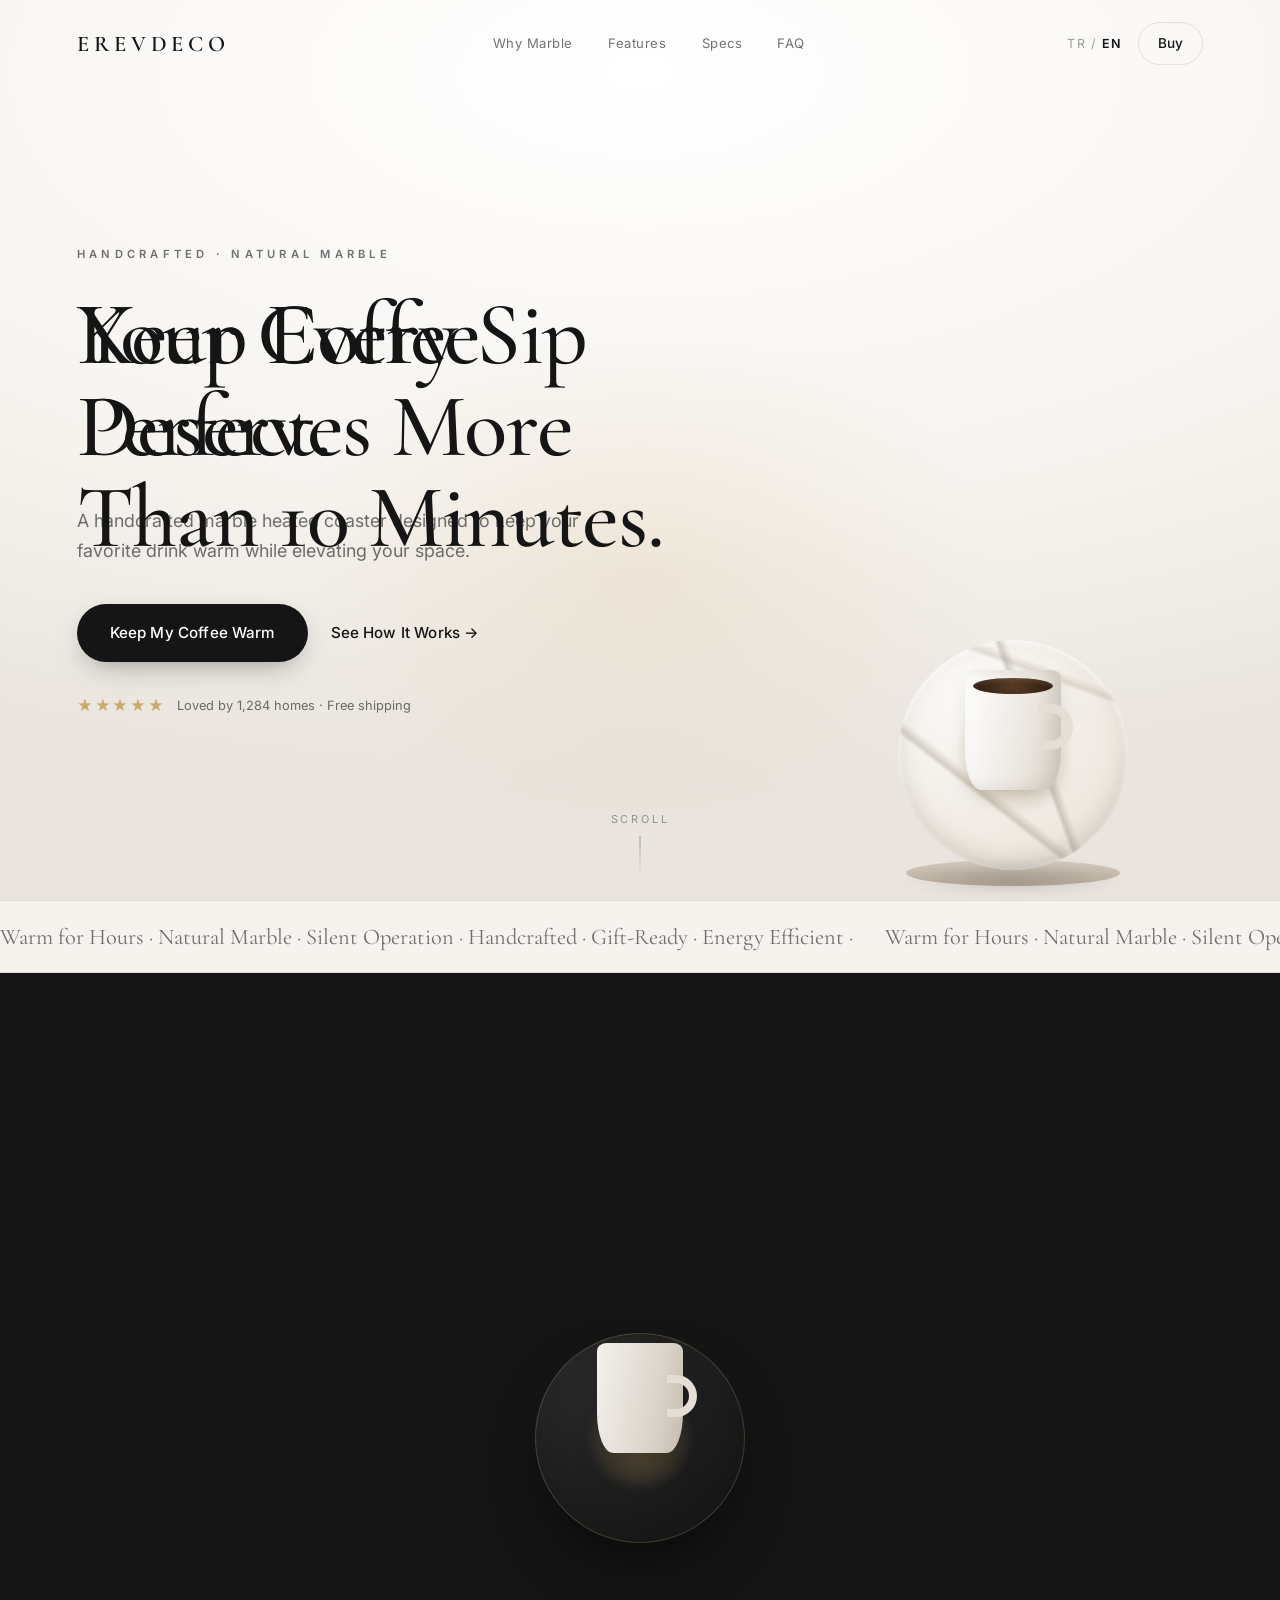
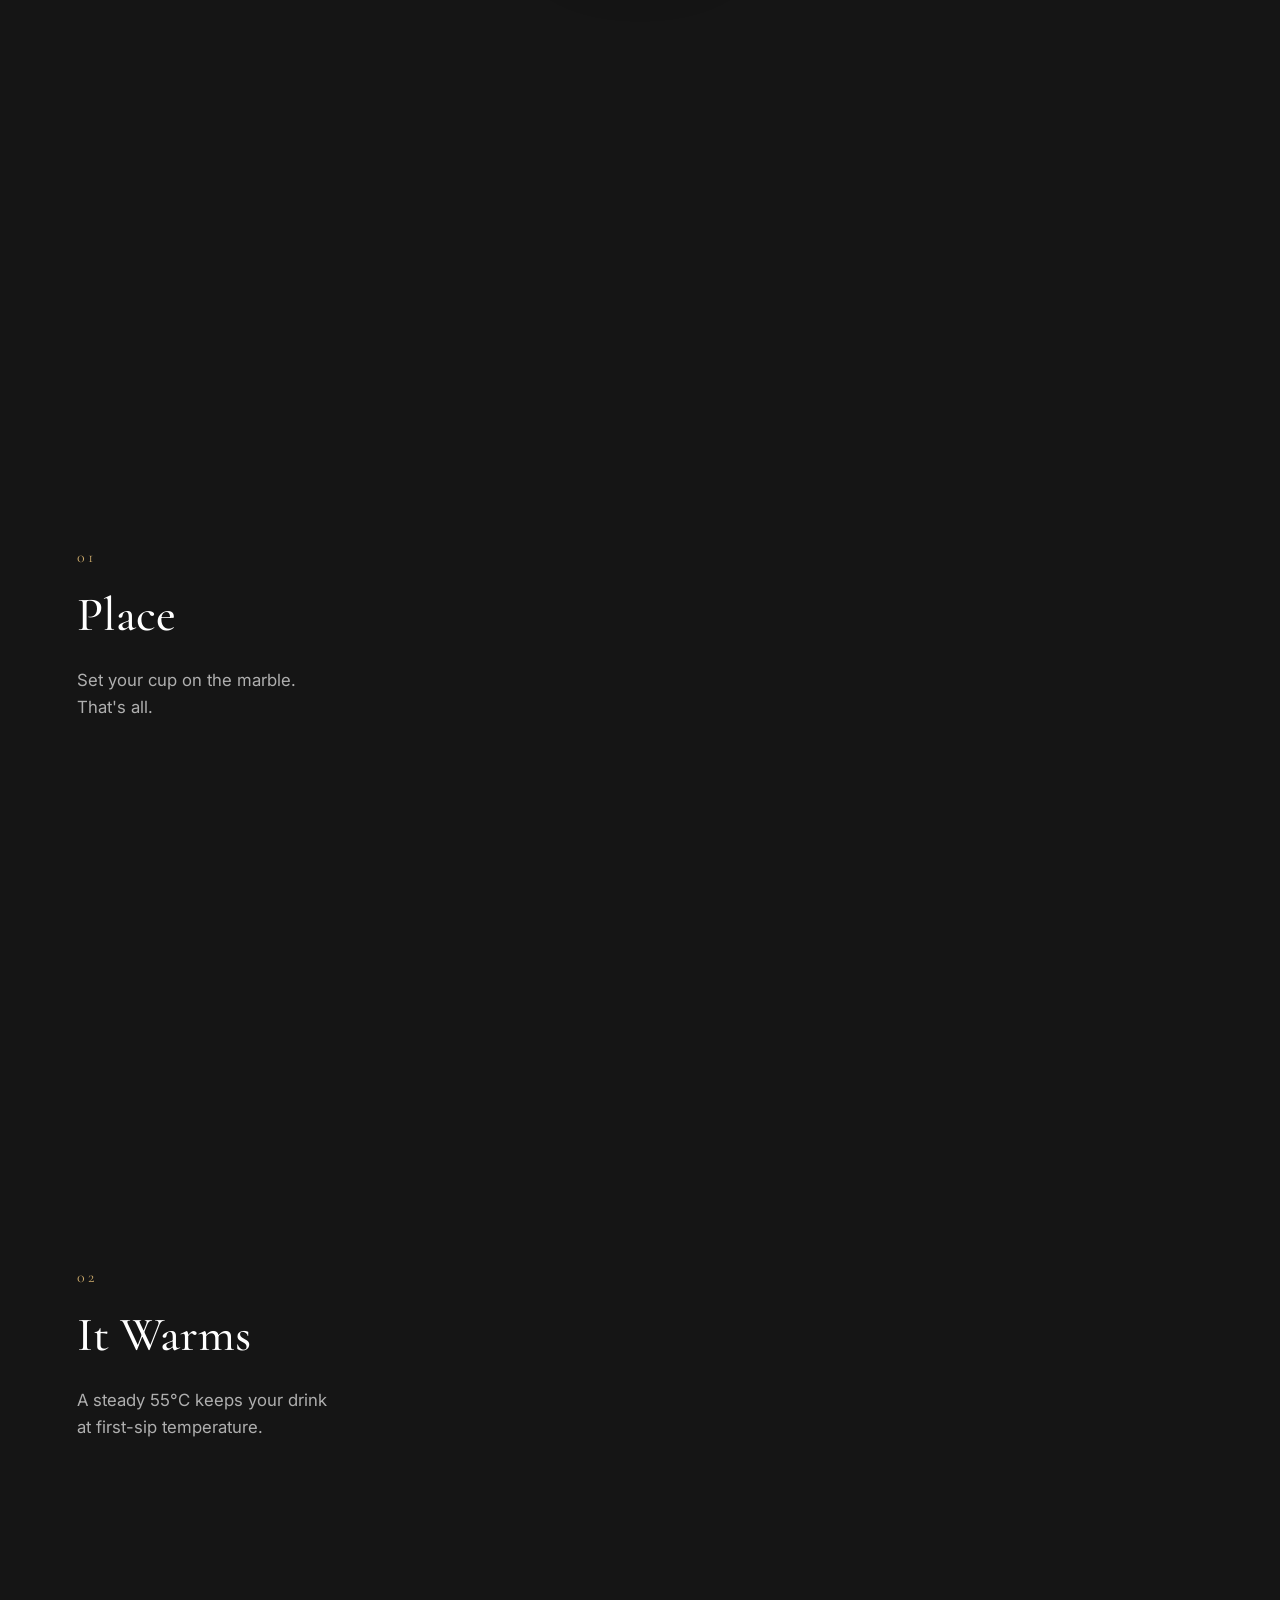
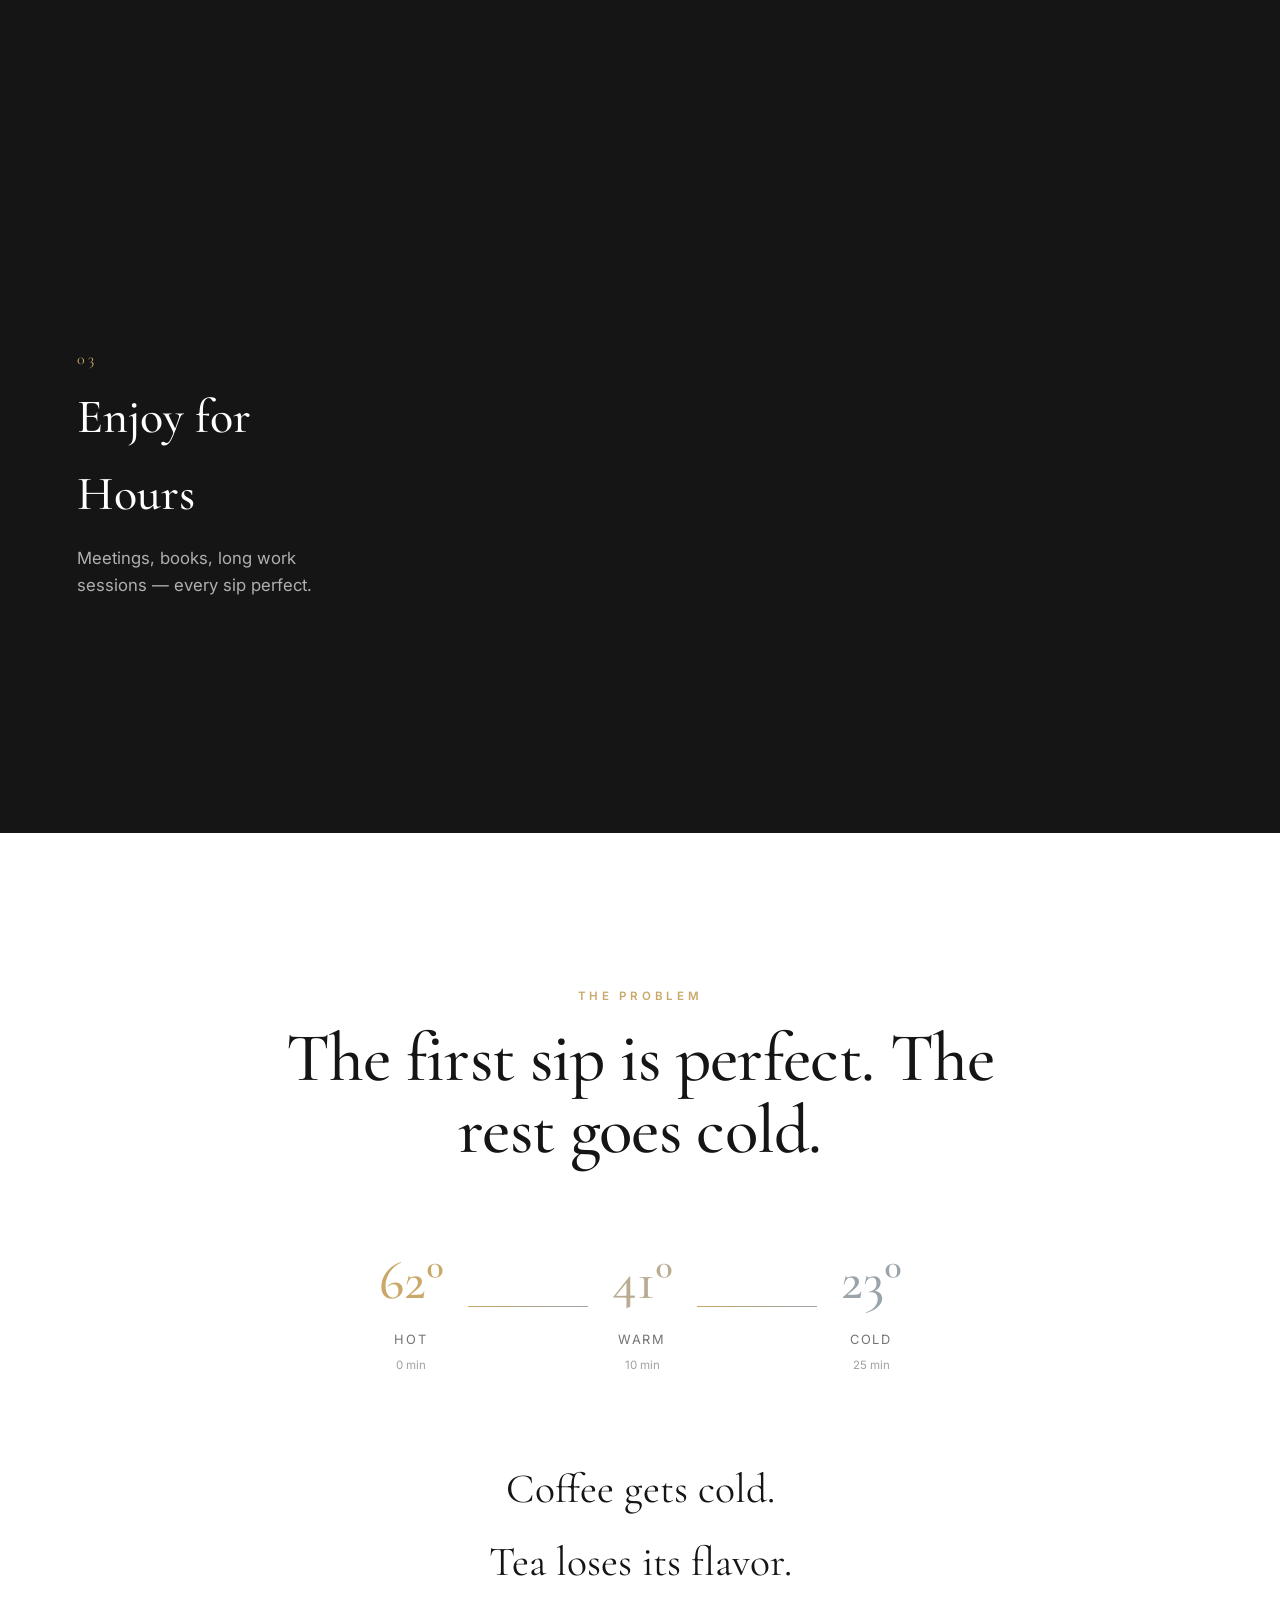
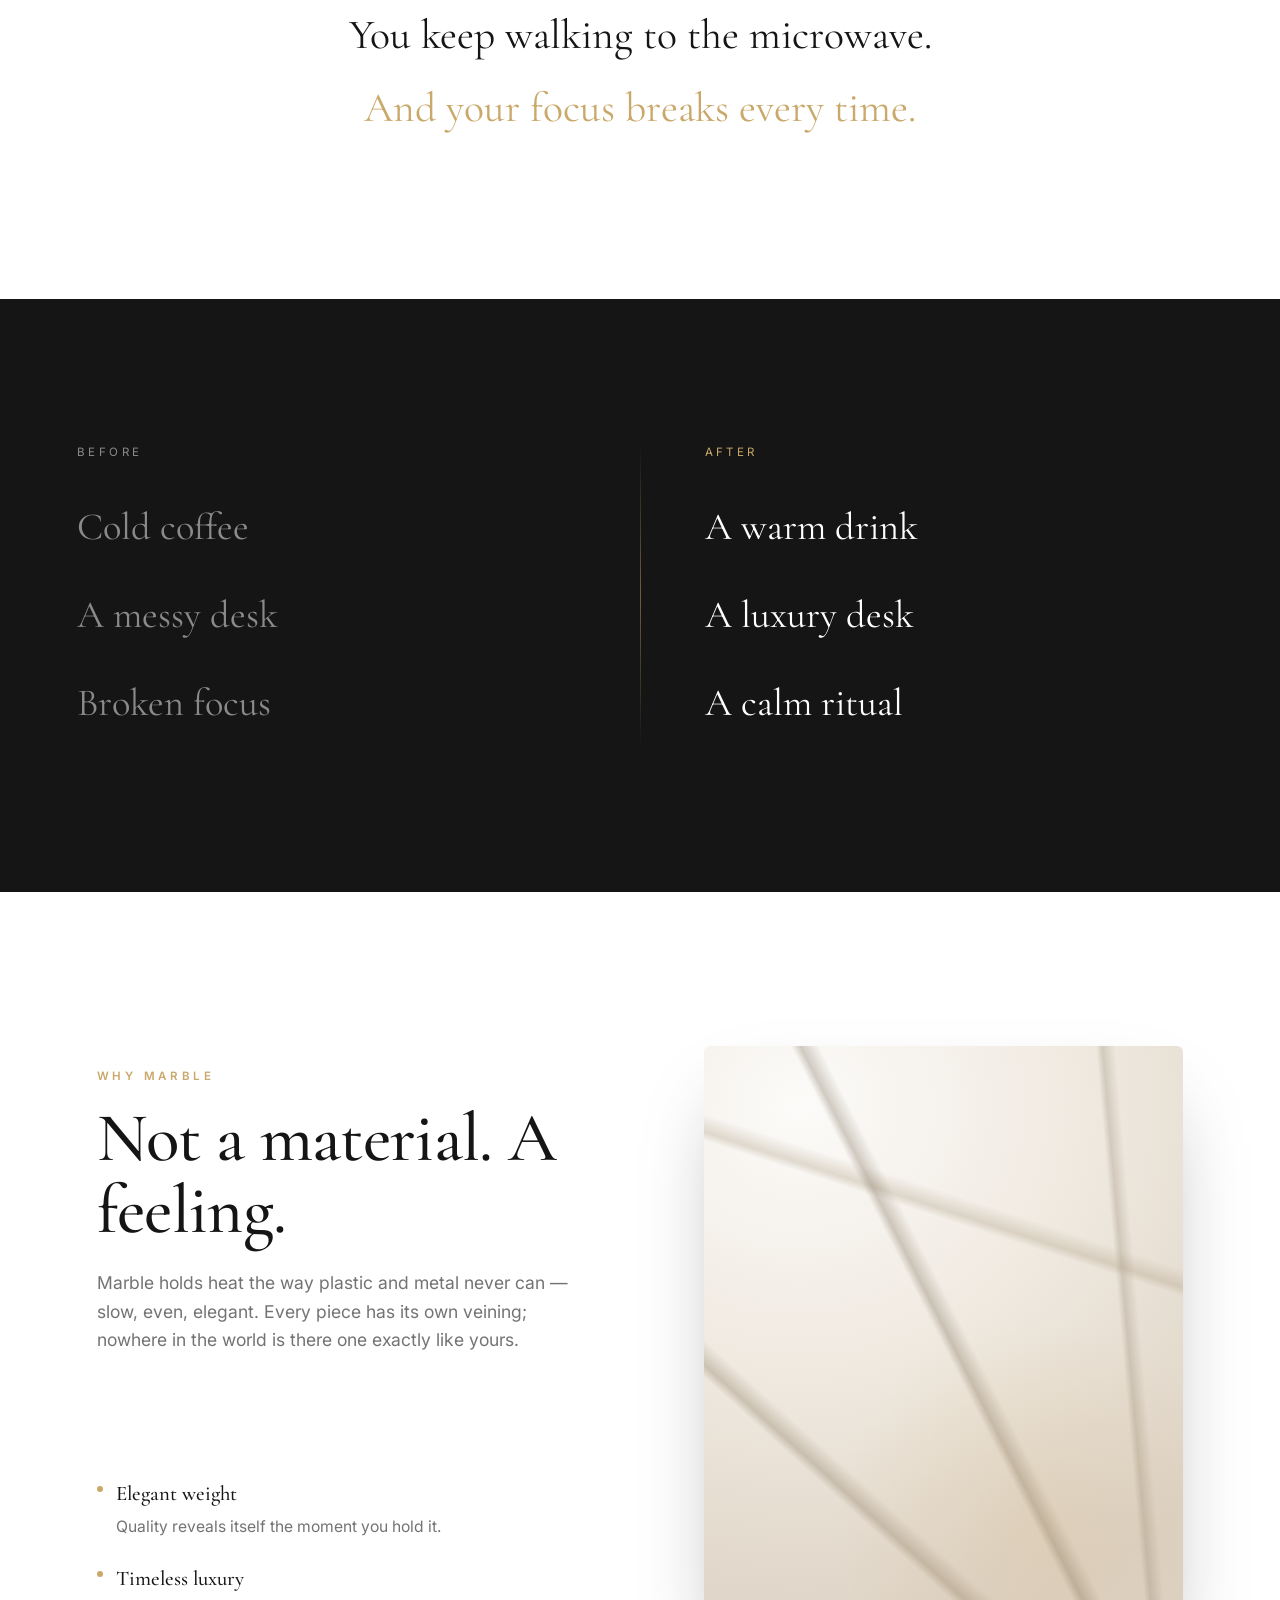
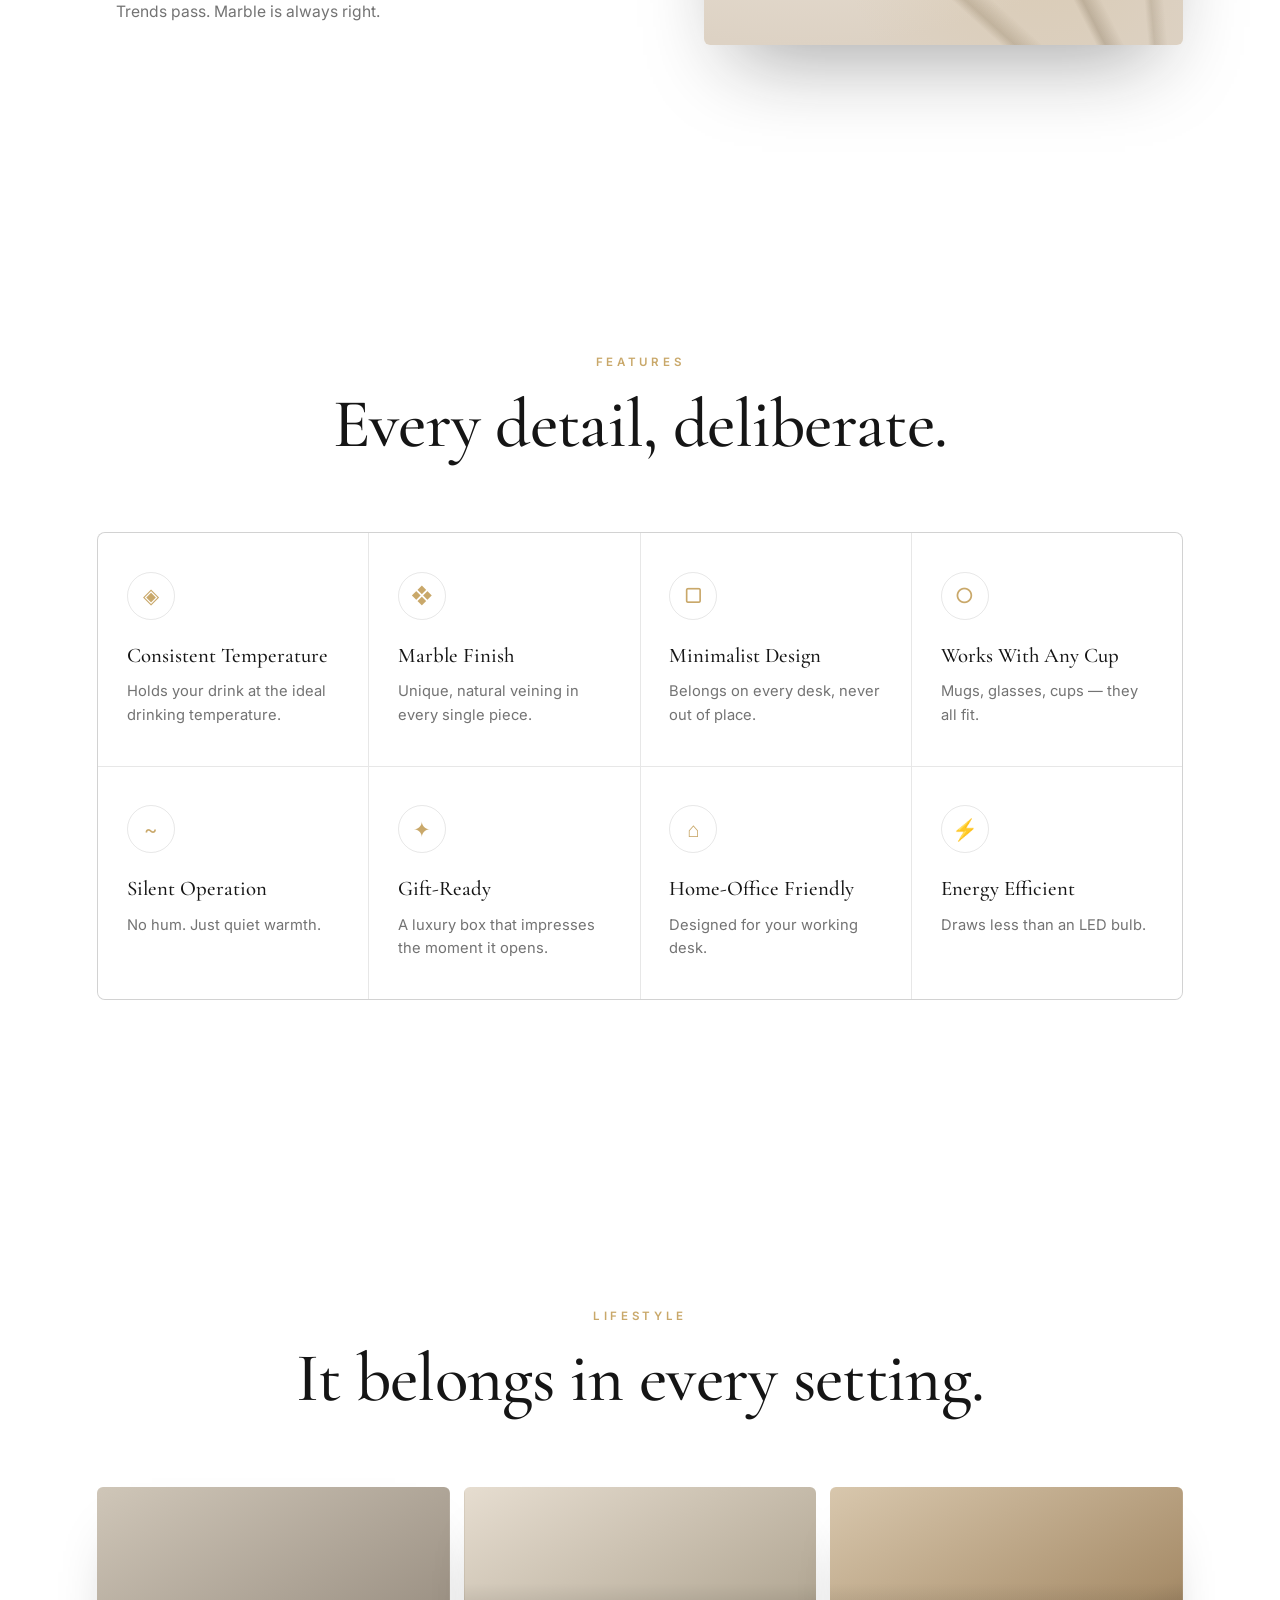
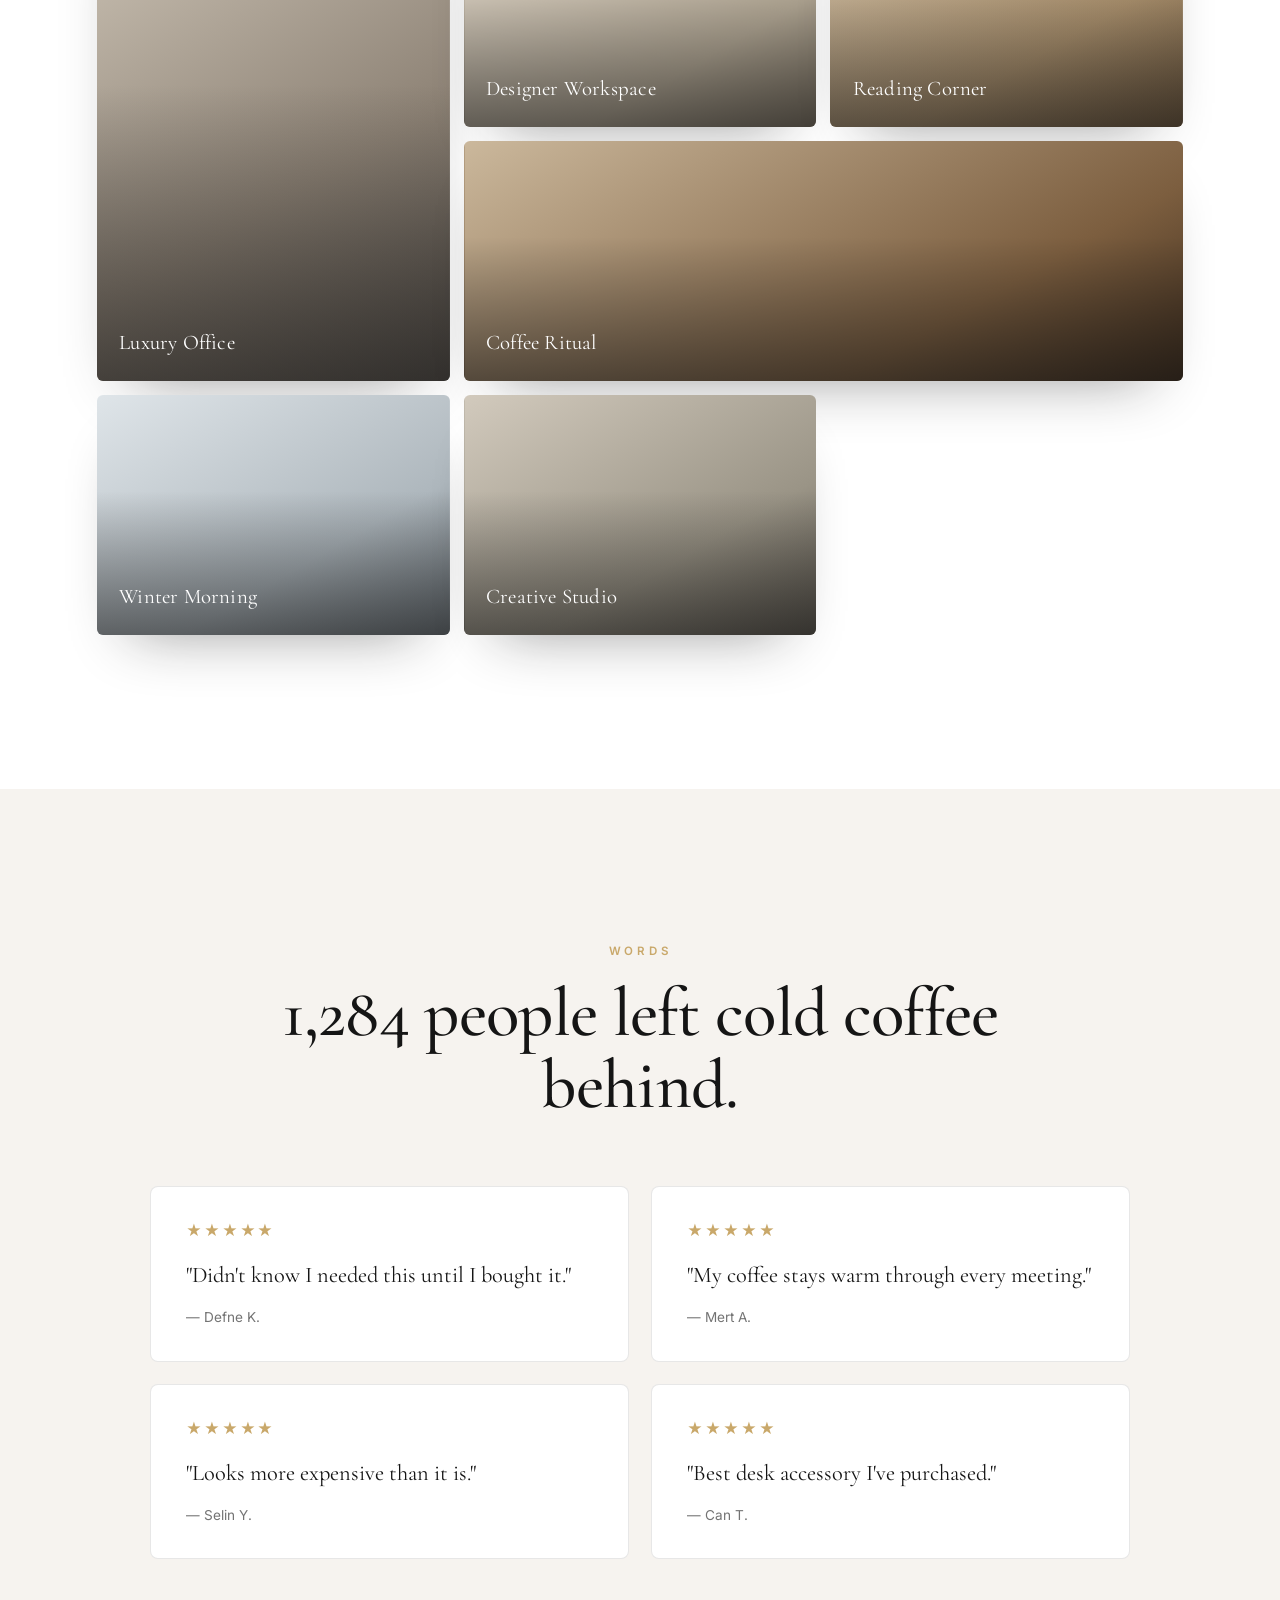
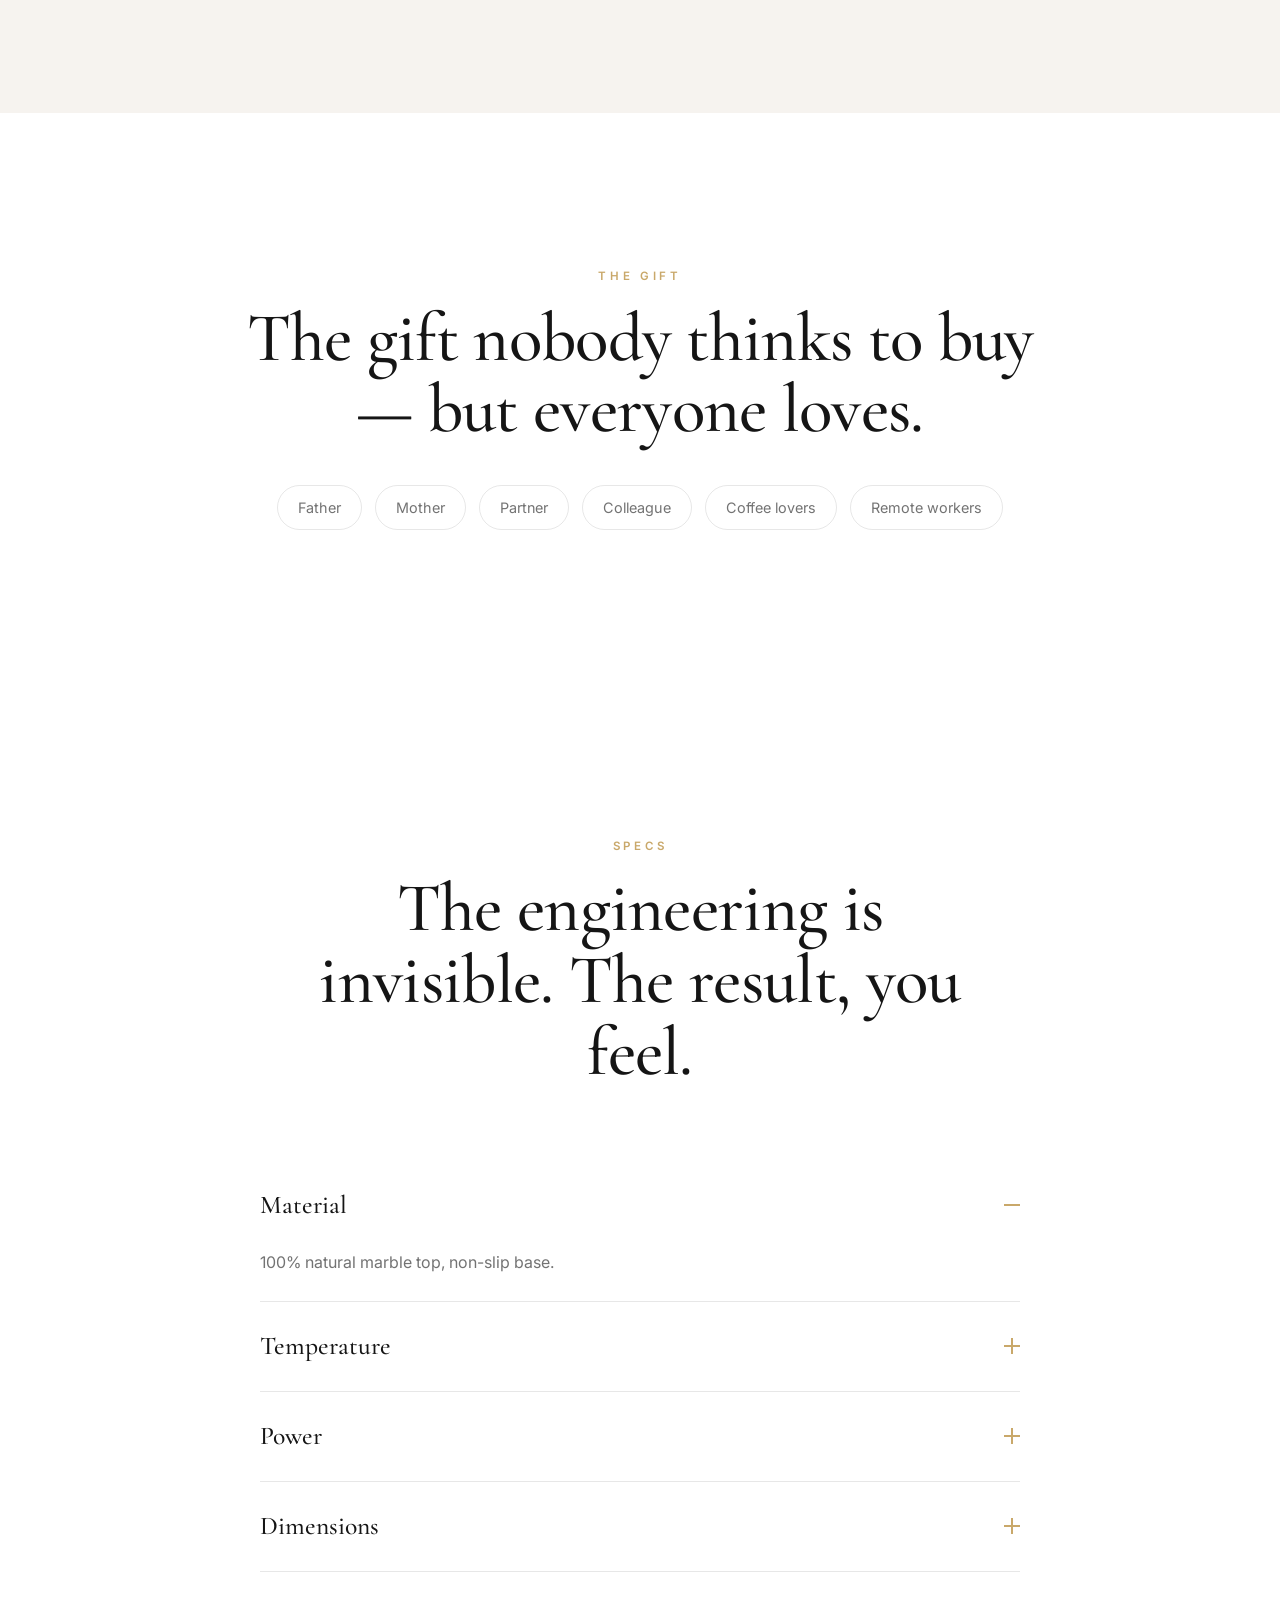
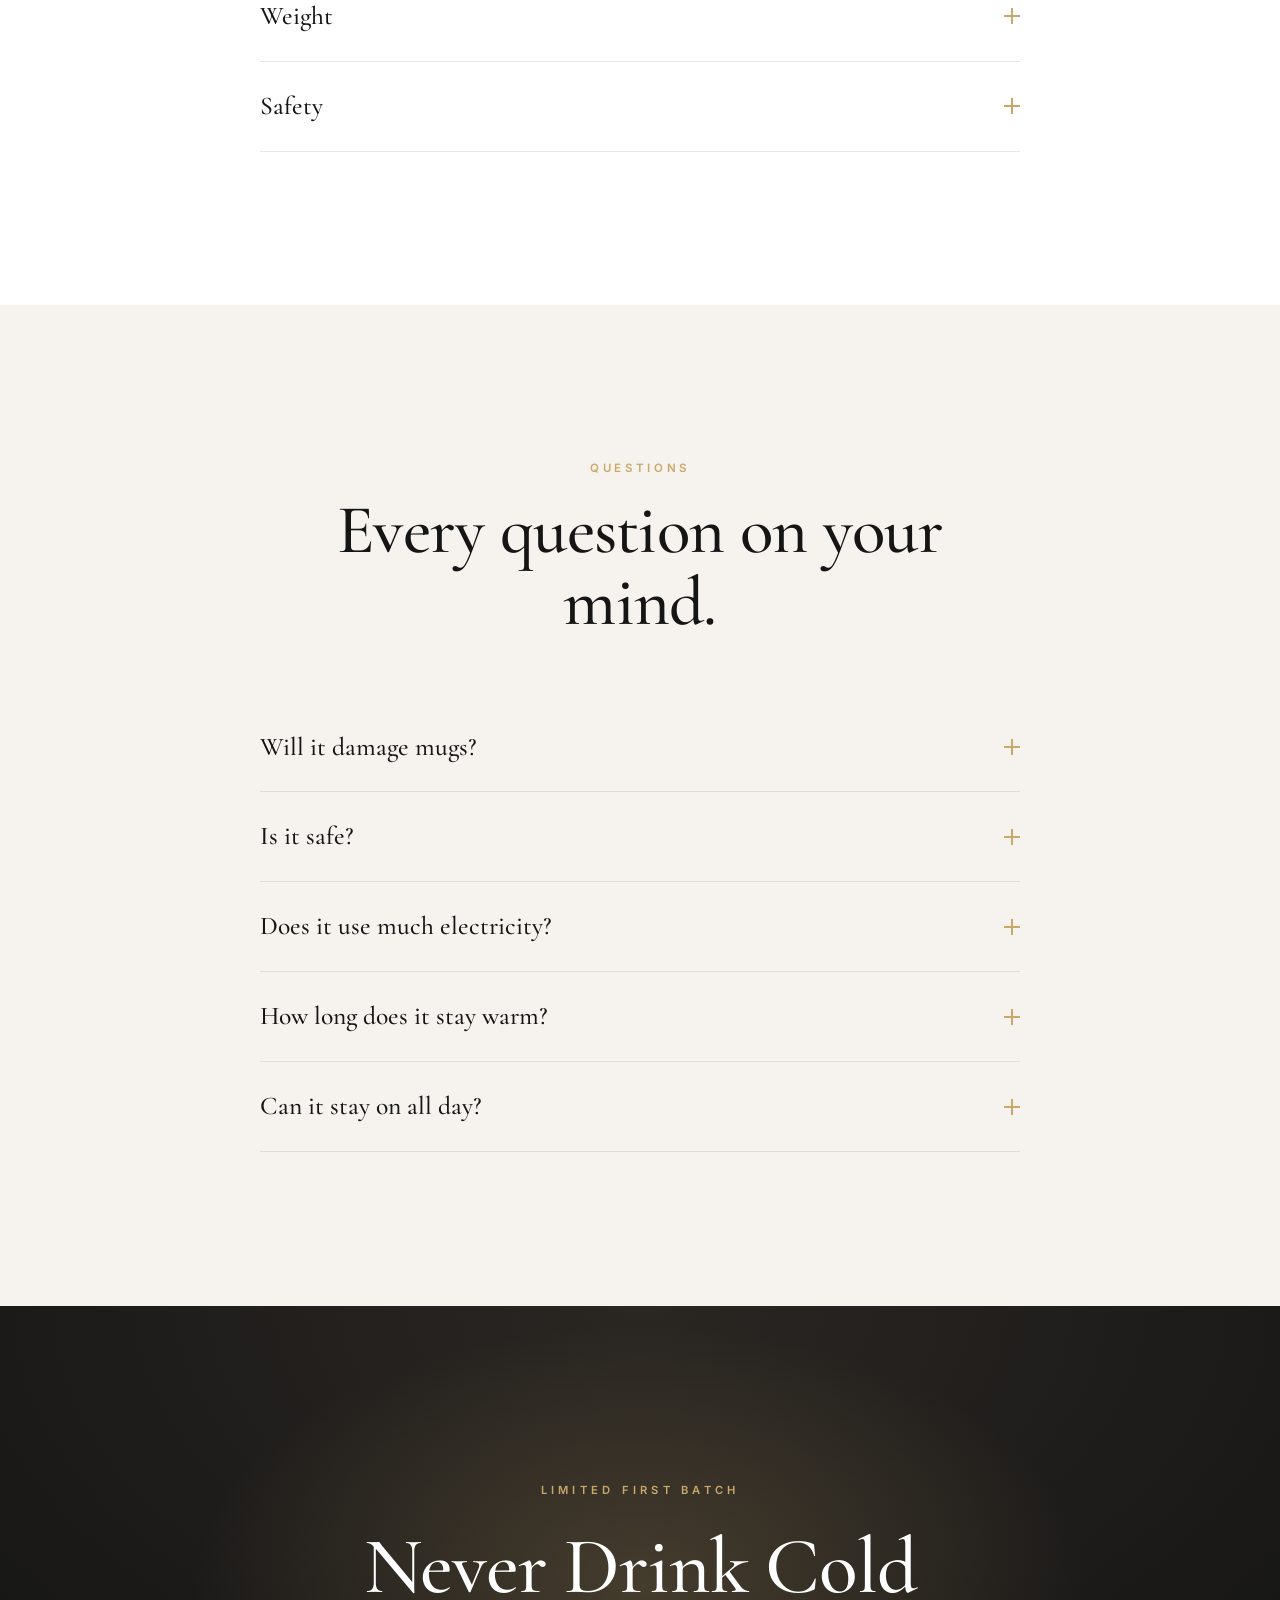
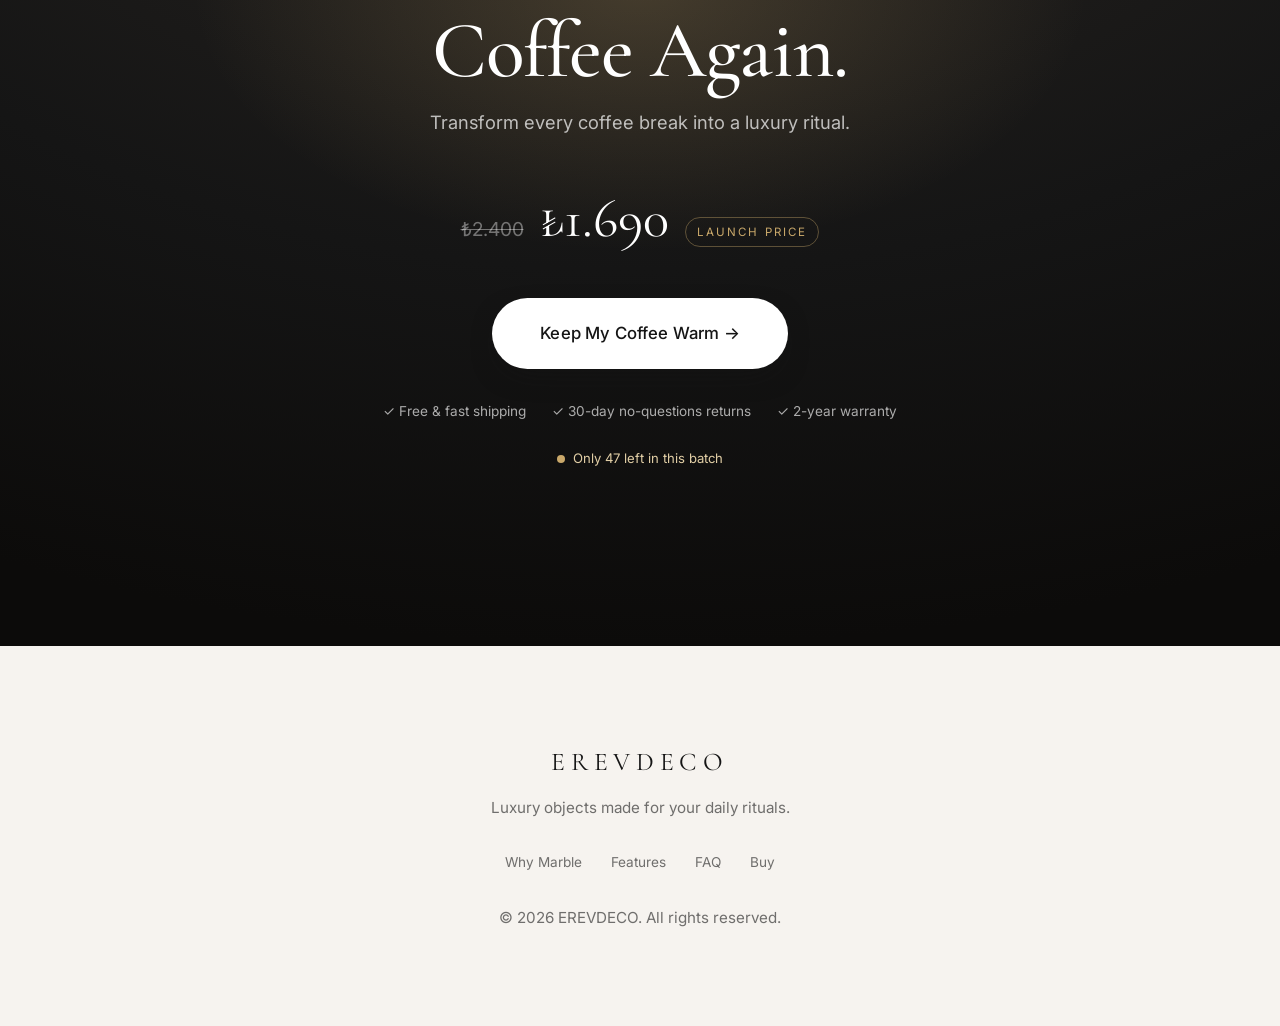
==== index.html @ 95e4ec70 "EREVDECO — bilingual luxury landing page for the Marble Heated Coaster Master-level direct-to-consum" ====
<!DOCTYPE html>
<html lang="tr">
<head>
  <meta charset="UTF-8" />
  <meta name="viewport" content="width=device-width, initial-scale=1.0, viewport-fit=cover" />
  <meta name="theme-color" content="#FFFFFF" />
  <title>EREVDECO — Mermer Isıtmalı Bardak Altlığı | Marble Heated Coaster</title>
  <meta name="description" content="El yapımı mermer ısıtmalı bardak altlığı. Kahveniz saatlerce sıcak kalsın, masanız bir sanat eserine dönüşsün. A handcrafted marble heated coaster that keeps your coffee warm for hours." />

  <meta property="og:title" content="EREVDECO — Your Coffee Deserves More Than 10 Minutes." />
  <meta property="og:description" content="A handcrafted marble heated coaster designed to keep your favorite drink warm while elevating your space." />
  <meta property="og:type" content="website" />
  <meta property="og:url" content="https://erevdeco.com" />
  <meta name="twitter:card" content="summary_large_image" />

  <link rel="preconnect" href="https://fonts.googleapis.com" />
  <link rel="preconnect" href="https://fonts.gstatic.com" crossorigin />
  <link href="https://fonts.googleapis.com/css2?family=Cormorant+Garamond:ital,wght@0,400;0,500;0,600;1,400&family=Inter:wght@300;400;500;600&display=swap" rel="stylesheet" />

  <link rel="stylesheet" href="css/style.css" />

  <script type="application/ld+json">
  {
    "@context": "https://schema.org",
    "@type": "Product",
    "name": "EREVDECO Marble Heated Coaster",
    "description": "A handcrafted marble heated coaster that keeps coffee, tea and hot beverages warm for hours.",
    "brand": { "@type": "Brand", "name": "EREVDECO" },
    "aggregateRating": { "@type": "AggregateRating", "ratingValue": "4.9", "reviewCount": "1284" }
  }
  </script>
</head>
<body>

  <!-- ============ PROGRESS BAR ============ -->
  <div class="scroll-progress" id="scrollProgress" aria-hidden="true"></div>

  <!-- ============ NAV ============ -->
  <header class="nav" id="nav">
    <a href="#top" class="nav__brand" aria-label="EREVDECO">EREVDECO</a>
    <nav class="nav__links" aria-label="Primary">
      <a href="#why" data-i18n="nav.why">Neden Mermer</a>
      <a href="#features" data-i18n="nav.features">Özellikler</a>
      <a href="#specs" data-i18n="nav.specs">Teknik</a>
      <a href="#faq" data-i18n="nav.faq">SSS</a>
    </nav>
    <div class="nav__actions">
      <button class="lang-toggle" id="langToggle" aria-label="Switch language">
        <span class="lang-toggle__opt is-active" data-lang="tr">TR</span>
        <span class="lang-toggle__sep">/</span>
        <span class="lang-toggle__opt" data-lang="en">EN</span>
      </button>
      <a href="#order" class="btn btn--ghost nav__cta" data-i18n="nav.cta">Satın Al</a>
    </div>
  </header>

  <!-- ============ HERO ============ -->
  <section class="hero" id="top">
    <div class="hero__bg" aria-hidden="true"></div>
    <div class="hero__inner">
      <p class="hero__eyebrow" data-i18n="hero.eyebrow">EL YAPIMI · DOĞAL MERMER</p>

      <h1 class="hero__title">
        <span class="rotator" id="rotator" aria-live="polite">
          <span class="rotator__item is-active" data-i18n="hero.h1">Kahveniz 10 Dakikadan Fazlasını Hak Ediyor.</span>
        </span>
      </h1>

      <p class="hero__sub" data-i18n="hero.sub">
        El işçiliğiyle yontulmuş mermer ısıtmalı bir altlık — en sevdiğiniz içeceği sıcak tutarken mekânınızı yükseltir.
      </p>

      <div class="hero__cta">
        <a href="#order" class="btn btn--solid" data-i18n="hero.cta1">Kahvemi Sıcak Tut</a>
        <a href="#how" class="btn btn--text" data-i18n="hero.cta2">Nasıl Çalışır →</a>
      </div>

      <div class="hero__trust">
        <span class="stars" aria-hidden="true">★★★★★</span>
        <span data-i18n="hero.trust">1.284 ev sahibi tarafından sevildi · Ücretsiz kargo</span>
      </div>
    </div>

    <!-- The product object -->
    <div class="stage" id="stage" aria-hidden="true">
      <div class="steam">
        <span></span><span></span><span></span>
      </div>
      <div class="mug">
        <div class="mug__body"></div>
        <div class="mug__handle"></div>
        <div class="mug__coffee"></div>
      </div>
      <div class="coaster">
        <div class="coaster__top"></div>
        <div class="coaster__glow"></div>
        <div class="coaster__side"></div>
      </div>
      <div class="stage__shadow"></div>
    </div>

    <div class="hero__scrollcue" aria-hidden="true">
      <span data-i18n="hero.scroll">Kaydır</span>
      <i></i>
    </div>
  </section>

  <!-- ============ MARQUEE ============ -->
  <div class="marquee" aria-hidden="true">
    <div class="marquee__track">
      <span data-i18n="marquee">Saatlerce Sıcak · Doğal Mermer · Sessiz Çalışma · El Yapımı · Hediyeye Hazır · Enerji Dostu ·</span>
      <span data-i18n="marquee">Saatlerce Sıcak · Doğal Mermer · Sessiz Çalışma · El Yapımı · Hediyeye Hazır · Enerji Dostu ·</span>
    </div>
  </div>

  <!-- ============ HOW IT WORKS / SCROLL STORY ============ -->
  <section class="story" id="how">
    <div class="story__sticky">
      <div class="story__visual">
        <div class="story-mug">
          <div class="story-steam"><span></span><span></span><span></span></div>
          <div class="story-mug__body"></div>
          <div class="story-mug__handle"></div>
        </div>
        <div class="story-coaster"></div>
      </div>
    </div>
    <div class="story__steps">
      <div class="story-step" data-step="1">
        <span class="story-step__num">01</span>
        <h3 data-i18n="story.1.t">Yerleştir</h3>
        <p data-i18n="story.1.b">Fincanınızı mermerin üzerine bırakın. Hepsi bu.</p>
      </div>
      <div class="story-step" data-step="2">
        <span class="story-step__num">02</span>
        <h3 data-i18n="story.2.t">Isınır</h3>
        <p data-i18n="story.2.b">Sabit 55°C ile içeceğiniz ilk yudumdaki sıcaklığında kalır.</p>
      </div>
      <div class="story-step" data-step="3">
        <span class="story-step__num">03</span>
        <h3 data-i18n="story.3.t">Saatlerce Tadını Çıkar</h3>
        <p data-i18n="story.3.b">Toplantılar, kitaplar, uzun çalışma seansları — her yudum mükemmel.</p>
      </div>
    </div>
  </section>

  <!-- ============ SECTION 1 — THE PROBLEM ============ -->
  <section class="problem section" id="problem">
    <div class="section__head reveal">
      <p class="kicker" data-i18n="problem.kicker">SORUN</p>
      <h2 class="display" data-i18n="problem.h2">İlk yudum mükemmel. Geri kalanı buz gibi.</h2>
    </div>
    <div class="temp-scale reveal">
      <div class="temp-scale__step is-hot">
        <span class="temp-scale__deg">62°</span>
        <span class="temp-scale__label" data-i18n="problem.hot">Sıcak</span>
        <span class="temp-scale__time" data-i18n="problem.hot.t">0 dk</span>
      </div>
      <div class="temp-scale__line"></div>
      <div class="temp-scale__step is-warm">
        <span class="temp-scale__deg">41°</span>
        <span class="temp-scale__label" data-i18n="problem.warm">Ilık</span>
        <span class="temp-scale__time" data-i18n="problem.warm.t">10 dk</span>
      </div>
      <div class="temp-scale__line"></div>
      <div class="temp-scale__step is-cold">
        <span class="temp-scale__deg">23°</span>
        <span class="temp-scale__label" data-i18n="problem.cold">Soğuk</span>
        <span class="temp-scale__time" data-i18n="problem.cold.t">25 dk</span>
      </div>
    </div>
    <div class="problem__list">
      <p class="reveal" data-i18n="problem.p1">Kahve soğur.</p>
      <p class="reveal" data-i18n="problem.p2">Çay aromasını kaybeder.</p>
      <p class="reveal" data-i18n="problem.p3">Sürekli mikrodalgaya gidip gelirsiniz.</p>
      <p class="reveal" data-i18n="problem.p4">Ve odağınız her seferinde bölünür.</p>
    </div>
  </section>

  <!-- ============ SECTION 2 — TRANSFORMATION ============ -->
  <section class="transform section--dark" id="transform">
    <div class="transform__col transform__col--before reveal">
      <p class="transform__tag" data-i18n="transform.before">ÖNCE</p>
      <ul>
        <li data-i18n="transform.b1">Soğumuş kahve</li>
        <li data-i18n="transform.b2">Dağınık masa</li>
        <li data-i18n="transform.b3">Bölünen odak</li>
      </ul>
    </div>
    <div class="transform__divider" aria-hidden="true"></div>
    <div class="transform__col transform__col--after reveal">
      <p class="transform__tag transform__tag--gold" data-i18n="transform.after">SONRA</p>
      <ul>
        <li data-i18n="transform.a1">Sıcak içecek</li>
        <li data-i18n="transform.a2">Lüks bir masa</li>
        <li data-i18n="transform.a3">Sakin bir ritüel</li>
      </ul>
    </div>
  </section>

  <!-- ============ SECTION 3 — WHY MARBLE ============ -->
  <section class="why section" id="why">
    <div class="why__text reveal">
      <p class="kicker" data-i18n="why.kicker">NEDEN MERMER</p>
      <h2 class="display" data-i18n="why.h2">Bir malzeme değil. Bir his.</h2>
      <p class="why__lede" data-i18n="why.lede">Mermer ısıyı plastik veya metalin asla yapamayacağı şekilde tutar — yavaş, dengeli, zarif. Her parça benzersiz damarlara sahiptir; dünyada tam olarak sizinkinin eşi yoktur.</p>
      <ul class="why__points">
        <li class="reveal"><b data-i18n="why.p1.t">Üstün ısı tutma</b><span data-i18n="why.p1.b">Doğal taş ısıyı eşit dağıtır ve uzun süre saklar.</span></li>
        <li class="reveal"><b data-i18n="why.p2.t">Zarif ağırlık</b><span data-i18n="why.p2.b">Elinizde hissettiğiniz an kalite belli olur.</span></li>
        <li class="reveal"><b data-i18n="why.p3.t">Zamansız lüks</b><span data-i18n="why.p3.b">Trendler geçer. Mermer her zaman doğru kalır.</span></li>
      </ul>
    </div>
    <div class="why__visual reveal">
      <div class="marble-swatch"></div>
    </div>
  </section>

  <!-- ============ SECTION 4 — FEATURES ============ -->
  <section class="features section" id="features">
    <div class="section__head reveal">
      <p class="kicker" data-i18n="features.kicker">ÖZELLİKLER</p>
      <h2 class="display" data-i18n="features.h2">Her detay, kasıtlı.</h2>
    </div>
    <div class="features__grid">
      <article class="feature-card reveal"><span class="feature-card__ico">◈</span><h3 data-i18n="feat.1.t">Sabit Sıcaklık</h3><p data-i18n="feat.1.b">İçeceğinizi ideal içme sıcaklığında tutar.</p></article>
      <article class="feature-card reveal"><span class="feature-card__ico">❖</span><h3 data-i18n="feat.2.t">Mermer Doku</h3><p data-i18n="feat.2.b">Her parçada benzersiz, doğal damarlar.</p></article>
      <article class="feature-card reveal"><span class="feature-card__ico">▢</span><h3 data-i18n="feat.3.t">Minimal Tasarım</h3><p data-i18n="feat.3.b">Her masaya ait, hiçbir yere fazla gelmeyen.</p></article>
      <article class="feature-card reveal"><span class="feature-card__ico">○</span><h3 data-i18n="feat.4.t">Her Fincanla Uyumlu</h3><p data-i18n="feat.4.b">Kupa, bardak, fincan — hepsi sığar.</p></article>
      <article class="feature-card reveal"><span class="feature-card__ico">~</span><h3 data-i18n="feat.5.t">Sessiz Çalışma</h3><p data-i18n="feat.5.b">Vınlama yok. Sadece sessiz sıcaklık.</p></article>
      <article class="feature-card reveal"><span class="feature-card__ico">✦</span><h3 data-i18n="feat.6.t">Hediyeye Hazır</h3><p data-i18n="feat.6.b">Açıldığı anda etkileyen lüks bir kutu.</p></article>
      <article class="feature-card reveal"><span class="feature-card__ico">⌂</span><h3 data-i18n="feat.7.t">Ev Ofisine Dost</h3><p data-i18n="feat.7.b">Çalışma masanız için tasarlandı.</p></article>
      <article class="feature-card reveal"><span class="feature-card__ico">⚡</span><h3 data-i18n="feat.8.t">Enerji Dostu</h3><p data-i18n="feat.8.b">Bir LED ampulden daha az tüketir.</p></article>
    </div>
  </section>

  <!-- ============ SECTION 5 — LIFESTYLE ============ -->
  <section class="gallery section" id="gallery">
    <div class="section__head reveal">
      <p class="kicker" data-i18n="gallery.kicker">YAŞAM</p>
      <h2 class="display" data-i18n="gallery.h2">Her ortamın ait olduğu yer.</h2>
    </div>
    <div class="gallery__grid">
      <figure class="gallery__item gallery__item--tall reveal" data-scene="office"><figcaption data-i18n="gallery.office">Lüks Ofis</figcaption></figure>
      <figure class="gallery__item reveal" data-scene="desk"><figcaption data-i18n="gallery.desk">Tasarım Çalışma Alanı</figcaption></figure>
      <figure class="gallery__item reveal" data-scene="reading"><figcaption data-i18n="gallery.reading">Okuma Köşesi</figcaption></figure>
      <figure class="gallery__item gallery__item--wide reveal" data-scene="ritual"><figcaption data-i18n="gallery.ritual">Kahve Ritüeli</figcaption></figure>
      <figure class="gallery__item reveal" data-scene="winter"><figcaption data-i18n="gallery.winter">Kış Sabahı</figcaption></figure>
      <figure class="gallery__item reveal" data-scene="studio"><figcaption data-i18n="gallery.studio">Yaratıcı Stüdyo</figcaption></figure>
    </div>
  </section>

  <!-- ============ SECTION 6 — SOCIAL PROOF ============ -->
  <section class="proof section--soft" id="proof">
    <div class="section__head reveal">
      <p class="kicker" data-i18n="proof.kicker">SÖZLER</p>
      <h2 class="display" data-i18n="proof.h2">1.284 kişi soğuk kahveyi geride bıraktı.</h2>
    </div>
    <div class="proof__grid">
      <blockquote class="reveal"><span class="stars">★★★★★</span><p data-i18n="proof.1">"Satın alana kadar buna ihtiyacım olduğunu bilmiyordum."</p><cite data-i18n="proof.1.n">— Defne K.</cite></blockquote>
      <blockquote class="reveal"><span class="stars">★★★★★</span><p data-i18n="proof.2">"Kahvem her toplantı boyunca sıcak kalıyor."</p><cite data-i18n="proof.2.n">— Mert A.</cite></blockquote>
      <blockquote class="reveal"><span class="stars">★★★★★</span><p data-i18n="proof.3">"Olduğundan çok daha pahalı görünüyor."</p><cite data-i18n="proof.3.n">— Selin Y.</cite></blockquote>
      <blockquote class="reveal"><span class="stars">★★★★★</span><p data-i18n="proof.4">"Şimdiye kadar aldığım en iyi masa aksesuarı."</p><cite data-i18n="proof.4.n">— Can T.</cite></blockquote>
    </div>
  </section>

  <!-- ============ SECTION 7 — GIFT ============ -->
  <section class="gift section" id="gift">
    <div class="gift__inner reveal">
      <p class="kicker" data-i18n="gift.kicker">HEDİYE</p>
      <h2 class="display" data-i18n="gift.h2">Kimsenin almayı düşünmediği — ama herkesin bayıldığı hediye.</h2>
      <div class="gift__chips">
        <span data-i18n="gift.c1">Baba</span>
        <span data-i18n="gift.c2">Anne</span>
        <span data-i18n="gift.c3">Partner</span>
        <span data-i18n="gift.c4">İş arkadaşı</span>
        <span data-i18n="gift.c5">Kahve tutkunları</span>
        <span data-i18n="gift.c6">Uzaktan çalışanlar</span>
      </div>
    </div>
  </section>

  <!-- ============ SECTION 8 — SPECS ============ -->
  <section class="specs section" id="specs">
    <div class="section__head reveal">
      <p class="kicker" data-i18n="specs.kicker">TEKNİK</p>
      <h2 class="display" data-i18n="specs.h2">Mühendislik, görünmez. Sonuç, hissedilir.</h2>
    </div>
    <div class="specs__list">
      <details class="spec reveal" open><summary><span data-i18n="spec.1.t">Malzeme</span><i></i></summary><p data-i18n="spec.1.b">%100 doğal mermer üst yüzey, kaymaz taban.</p></details>
      <details class="spec reveal"><summary><span data-i18n="spec.2.t">Sıcaklık</span><i></i></summary><p data-i18n="spec.2.b">Sabit 55°C — kahve ve çay için ideal içme aralığı.</p></details>
      <details class="spec reveal"><summary><span data-i18n="spec.3.t">Güç</span><i></i></summary><p data-i18n="spec.3.b">15W · USB-C ile çalışır · gerilim 5V.</p></details>
      <details class="spec reveal"><summary><span data-i18n="spec.4.t">Ölçüler</span><i></i></summary><p data-i18n="spec.4.b">Ø 105 mm · yükseklik 18 mm.</p></details>
      <details class="spec reveal"><summary><span data-i18n="spec.5.t">Ağırlık</span><i></i></summary><p data-i18n="spec.5.b">480 g — elinizde gerçek bir nesne hissi.</p></details>
      <details class="spec reveal"><summary><span data-i18n="spec.6.t">Güvenlik</span><i></i></summary><p data-i18n="spec.6.b">Aşırı ısınma koruması + otomatik kapanma sensörü.</p></details>
    </div>
  </section>

  <!-- ============ SECTION 9 — FAQ ============ -->
  <section class="faq section--soft" id="faq">
    <div class="section__head reveal">
      <p class="kicker" data-i18n="faq.kicker">MERAK EDİLENLER</p>
      <h2 class="display" data-i18n="faq.h2">Aklınızdaki her soru.</h2>
    </div>
    <div class="faq__list">
      <details class="faq-item reveal"><summary><span data-i18n="faq.1.q">Fincanlara zarar verir mi?</span><i></i></summary><p data-i18n="faq.1.a">Hayır. Yüzey nazik, sabit bir sıcaklıkta kalır — kupalarınız ve bardaklarınız tamamen güvende.</p></details>
      <details class="faq-item reveal"><summary><span data-i18n="faq.2.q">Güvenli mi?</span><i></i></summary><p data-i18n="faq.2.a">Evet. Aşırı ısınma koruması ve fincan algılayan otomatik kapanma sistemi standarttır.</p></details>
      <details class="faq-item reveal"><summary><span data-i18n="faq.3.q">Çok elektrik harcar mı?</span><i></i></summary><p data-i18n="faq.3.a">Hayır. Yalnızca 15W çeker — bir LED ampulden daha az.</p></details>
      <details class="faq-item reveal"><summary><span data-i18n="faq.4.q">Ne kadar sıcak tutar?</span><i></i></summary><p data-i18n="faq.4.a">Açık kaldığı sürece. İçeceğiniz fincandayken sabit 55°C'de kalır.</p></details>
      <details class="faq-item reveal"><summary><span data-i18n="faq.5.q">Tüm gün açık kalabilir mi?</span><i></i></summary><p data-i18n="faq.5.a">Evet. Güvenle tüm gün açık bırakılacak şekilde tasarlandı.</p></details>
    </div>
  </section>

  <!-- ============ SECTION 10 — FINAL CLOSE / ORDER ============ -->
  <section class="close" id="order">
    <div class="close__bg" aria-hidden="true"></div>
    <div class="close__inner reveal">
      <p class="hero__eyebrow" data-i18n="close.eyebrow">SINIRLI İLK PARTİ</p>
      <h2 class="close__title" data-i18n="close.h2">Bir Daha Asla Soğuk Kahve İçmeyin.</h2>
      <p class="close__sub" data-i18n="close.sub">Her kahve molasını lüks bir ritüele dönüştürün.</p>

      <div class="price">
        <span class="price__old">₺2.400</span>
        <span class="price__now">₺1.690</span>
        <span class="price__tag" data-i18n="close.save">Lansman fiyatı</span>
      </div>

      <a href="#" class="btn btn--solid btn--xl" id="buyBtn" data-i18n="close.cta">Kahvemi Sıcak Tut →</a>

      <ul class="close__trust">
        <li data-i18n="close.t1">✓ Ücretsiz & hızlı kargo</li>
        <li data-i18n="close.t2">✓ 30 gün koşulsuz iade</li>
        <li data-i18n="close.t3">✓ 2 yıl garanti</li>
      </ul>

      <p class="close__stock"><span class="dot"></span><span data-i18n="close.stock">Bu partide yalnızca 47 adet kaldı</span></p>
    </div>
  </section>

  <!-- ============ FOOTER ============ -->
  <footer class="footer">
    <div class="footer__brand">EREVDECO</div>
    <p data-i18n="footer.tag">Günlük ritüelleriniz için yapılmış lüks objeler.</p>
    <div class="footer__links">
      <a href="#why" data-i18n="nav.why">Neden Mermer</a>
      <a href="#features" data-i18n="nav.features">Özellikler</a>
      <a href="#faq" data-i18n="nav.faq">SSS</a>
      <a href="#order" data-i18n="nav.cta">Satın Al</a>
    </div>
    <p class="footer__copy">© 2026 EREVDECO. <span data-i18n="footer.rights">Tüm hakları saklıdır.</span></p>
  </footer>

  <!-- ============ STICKY MOBILE CTA ============ -->
  <a href="#order" class="sticky-cta" id="stickyCta">
    <span class="sticky-cta__price">₺1.690</span>
    <span class="sticky-cta__label" data-i18n="sticky.cta">Kahvemi Sıcak Tut →</span>
  </a>

  <!-- ============ EXIT INTENT MODAL ============ -->
  <div class="modal" id="exitModal" role="dialog" aria-modal="true" aria-hidden="true">
    <div class="modal__backdrop" data-close></div>
    <div class="modal__panel">
      <button class="modal__x" data-close aria-label="Close">×</button>
      <p class="kicker" data-i18n="exit.kicker">GİTMEDEN ÖNCE</p>
      <h3 data-i18n="exit.h">İlk siparişinizde %10 indirim.</h3>
      <p data-i18n="exit.b">Kahveniz size teşekkür edecek. Kod anında uygulanır.</p>
      <div class="modal__code" id="exitCode">EREV10</div>
      <a href="#order" class="btn btn--solid" data-close data-i18n="exit.cta">İndirimi Kullan</a>
    </div>
  </div>

  <script src="js/i18n.js"></script>
  <script src="js/main.js"></script>
</body>
</html>
---- css/style.css ----
/* =====================================================================
   EREVDECO — Master-level luxury landing page
   ===================================================================== */

:root {
  --white:    #FFFFFF;
  --marble:   #F6F3EF;
  --neutral:  #E9E4DD;
  --charcoal: #151515;
  --gold:     #C9A86A;
  --gold-soft:#E2CFA6;
  --ink-60:   rgba(21,21,21,.60);
  --ink-40:   rgba(21,21,21,.40);
  --line:     rgba(21,21,21,.10);

  --serif: "Cormorant Garamond", Georgia, "Times New Roman", serif;
  --sans:  "Inter", -apple-system, BlinkMacSystemFont, "Segoe UI", sans-serif;

  --ease: cubic-bezier(.16,1,.3,1);
  --maxw: 1240px;
  --pad: clamp(20px, 6vw, 96px);
}

* { box-sizing: border-box; margin: 0; padding: 0; }

html { scroll-behavior: smooth; -webkit-text-size-adjust: 100%; }

body {
  font-family: var(--sans);
  color: var(--charcoal);
  background: var(--white);
  font-weight: 400;
  line-height: 1.6;
  overflow-x: hidden;
  -webkit-font-smoothing: antialiased;
  text-rendering: optimizeLegibility;
}

img { max-width: 100%; display: block; }
a { color: inherit; text-decoration: none; }

::selection { background: var(--gold-soft); color: var(--charcoal); }

/* ---------- Typographic helpers ---------- */
.display {
  font-family: var(--serif);
  font-weight: 500;
  font-size: clamp(2.1rem, 5.4vw, 4.4rem);
  line-height: 1.04;
  letter-spacing: -0.01em;
}
.kicker {
  font-size: .72rem;
  letter-spacing: .32em;
  font-weight: 600;
  color: var(--gold);
  text-transform: uppercase;
  margin-bottom: 1.1rem;
}
.stars { color: var(--gold); letter-spacing: .12em; font-size: .95rem; }

/* ---------- Buttons ---------- */
.btn {
  display: inline-flex;
  align-items: center;
  justify-content: center;
  gap: .5em;
  font-family: var(--sans);
  font-weight: 500;
  font-size: .95rem;
  letter-spacing: .01em;
  border-radius: 100px;
  padding: 1.05em 2.1em;
  cursor: pointer;
  border: 1px solid transparent;
  transition: transform .5s var(--ease), background .4s var(--ease), color .4s var(--ease), box-shadow .5s var(--ease);
  white-space: nowrap;
}
.btn--solid {
  background: var(--charcoal);
  color: var(--white);
  box-shadow: 0 10px 30px -12px rgba(21,21,21,.5);
}
.btn--solid:hover { transform: translateY(-2px); box-shadow: 0 18px 44px -14px rgba(21,21,21,.6); }
.btn--ghost {
  border-color: var(--line);
  background: transparent;
  color: var(--charcoal);
  padding: .7em 1.4em;
  font-size: .85rem;
}
.btn--ghost:hover { background: var(--charcoal); color: var(--white); border-color: var(--charcoal); }
.btn--text {
  background: transparent;
  color: var(--charcoal);
  padding: 1.05em .4em;
}
.btn--text:hover { color: var(--gold); }
.btn--xl { font-size: 1.05rem; padding: 1.25em 2.8em; }

/* ---------- Scroll progress ---------- */
.scroll-progress {
  position: fixed; top: 0; left: 0; right: 0; height: 2px;
  background: linear-gradient(90deg, var(--gold), var(--gold-soft));
  transform: scaleX(0); transform-origin: left; z-index: 200;
}

/* ---------- Nav ---------- */
.nav {
  position: fixed; top: 0; left: 0; right: 0; z-index: 100;
  display: flex; align-items: center; justify-content: space-between;
  padding: 1.4rem var(--pad);
  transition: background .5s var(--ease), padding .5s var(--ease), box-shadow .5s var(--ease);
}
.nav.is-scrolled {
  background: rgba(255,255,255,.82);
  backdrop-filter: saturate(160%) blur(18px);
  -webkit-backdrop-filter: saturate(160%) blur(18px);
  padding: .9rem var(--pad);
  box-shadow: 0 1px 0 var(--line);
}
.nav__brand {
  font-family: var(--serif);
  font-size: 1.4rem;
  font-weight: 600;
  letter-spacing: .22em;
}
.nav__links { display: flex; gap: 2.2rem; }
.nav__links a {
  font-size: .82rem; letter-spacing: .04em; color: var(--ink-60);
  position: relative; transition: color .3s var(--ease);
}
.nav__links a:hover { color: var(--charcoal); }
.nav__links a::after {
  content: ""; position: absolute; left: 0; bottom: -5px; height: 1px; width: 0;
  background: var(--gold); transition: width .4s var(--ease);
}
.nav__links a:hover::after { width: 100%; }
.nav__actions { display: flex; align-items: center; gap: 1rem; }

.lang-toggle {
  background: none; border: none; cursor: pointer;
  font-family: var(--sans); font-size: .78rem; letter-spacing: .12em;
  color: var(--ink-40); display: flex; gap: .35em; align-items: center;
}
.lang-toggle__opt { transition: color .3s; }
.lang-toggle__opt.is-active { color: var(--charcoal); font-weight: 600; }
.lang-toggle__sep { color: var(--ink-40); }

/* ===================================================================
   HERO
   =================================================================== */
.hero {
  position: relative;
  min-height: 100svh;
  display: flex; flex-direction: column;
  align-items: center; justify-content: center;
  text-align: center;
  padding: 8rem var(--pad) 4rem;
  overflow: hidden;
}
.hero__bg {
  position: absolute; inset: 0; z-index: 0;
  background:
    radial-gradient(120% 80% at 50% 8%, var(--white) 0%, var(--marble) 62%, var(--neutral) 100%);
}
.hero__bg::after {
  content: ""; position: absolute; inset: 0;
  background: radial-gradient(40% 40% at 50% 64%, rgba(201,168,106,.16), transparent 70%);
}
.hero__inner { position: relative; z-index: 3; max-width: 920px; }

.hero__eyebrow {
  font-size: .7rem; letter-spacing: .38em; color: var(--ink-60);
  font-weight: 600; margin-bottom: 1.6rem;
}
.hero__title {
  font-family: var(--serif);
  font-weight: 500;
  font-size: clamp(2.6rem, 7vw, 5.6rem);
  line-height: 1.02;
  letter-spacing: -0.015em;
  min-height: 2.1em;
}
.rotator { position: relative; display: block; }
.rotator__item {
  position: absolute; left: 0; right: 0; top: 0;
  opacity: 0; transform: translateY(18px);
  transition: opacity .9s var(--ease), transform .9s var(--ease);
}
.rotator__item.is-active { opacity: 1; transform: translateY(0); position: relative; }

.hero__sub {
  max-width: 540px; margin: 1.8rem auto 0;
  font-size: clamp(1rem, 1.4vw, 1.18rem);
  color: var(--ink-60); line-height: 1.65;
}
.hero__cta {
  margin-top: 2.4rem; display: flex; gap: 1rem;
  align-items: center; justify-content: center; flex-wrap: wrap;
}
.hero__trust {
  margin-top: 2rem; display: flex; gap: .7rem; align-items: center;
  justify-content: center; font-size: .8rem; color: var(--ink-60);
}

/* steam + product object */
.stage {
  position: absolute; z-index: 2; bottom: 0; left: 50%;
  transform: translateX(-50%);
  width: min(420px, 70vw); height: 360px;
  will-change: transform, opacity;
  pointer-events: none;
  display: none; /* shown on larger screens, content sits behind text on mobile */
}
@media (min-width: 760px) {
  .stage {
    display: block; bottom: -40px;
    left: auto; right: clamp(2%, 6vw, 9%); transform: none;
    width: 380px; height: 420px;
  }
  .hero { text-align: left; align-items: flex-start; }
  .hero__inner { max-width: 640px; margin-right: auto; }
  .hero__cta, .hero__trust { justify-content: flex-start; }
  .hero__sub { margin-left: 0; }
}

/* coaster */
.coaster {
  position: absolute; bottom: 70px; left: 50%; transform: translateX(-50%);
  width: 230px; height: 230px;
}
.coaster__top {
  position: absolute; inset: 0; border-radius: 50%;
  background:
    radial-gradient(120% 120% at 30% 25%, #fbfaf8, #efe9e1 55%, #ddd4c8 100%);
  box-shadow:
    inset 0 2px 6px rgba(255,255,255,.9),
    inset 0 -8px 20px rgba(120,108,92,.22);
  overflow: hidden;
}
/* marble veining */
.coaster__top::before {
  content: ""; position: absolute; inset: -20%;
  background:
    linear-gradient(38deg, transparent 38%, rgba(150,138,118,.35) 39%, transparent 41%),
    linear-gradient(70deg, transparent 55%, rgba(120,108,90,.28) 56%, transparent 58%),
    linear-gradient(20deg, transparent 70%, rgba(170,158,138,.3) 71%, transparent 73%);
  filter: blur(.4px);
}
.coaster__glow {
  position: absolute; left: 50%; top: 50%; transform: translate(-50%,-50%);
  width: 120px; height: 120px; border-radius: 50%;
  background: radial-gradient(circle, rgba(201,168,106,.5), transparent 70%);
  animation: pulse 3.4s var(--ease) infinite;
}
@keyframes pulse { 0%,100%{ opacity:.45; } 50%{ opacity:.9; } }
.coaster__side {
  position: absolute; bottom: -16px; left: 8px; right: 8px; height: 26px;
  border-radius: 50%;
  background: linear-gradient(#d6cdc0, #b9ad9c);
  filter: blur(.3px);
  z-index: -1;
}

/* mug */
.mug {
  position: absolute; bottom: 150px; left: 50%; transform: translateX(-50%);
  width: 120px; height: 120px; z-index: 2;
}
.mug__body {
  position: absolute; inset: 0 12px;
  background: linear-gradient(100deg, #ffffff, #ece7e0 60%, #d9d2c8);
  border-radius: 10px 10px 16px 16px / 8px 8px 40px 40px;
  box-shadow: inset -8px 0 16px rgba(120,110,95,.18), 0 10px 24px -10px rgba(21,21,21,.3);
}
.mug__coffee {
  position: absolute; top: 8px; left: 20px; right: 20px; height: 16px;
  border-radius: 50%;
  background: radial-gradient(circle at 50% 40%, #5a3a23, #2e1c10);
  box-shadow: inset 0 2px 4px rgba(255,255,255,.12);
}
.mug__handle {
  position: absolute; right: 0; top: 34px; width: 34px; height: 46px;
  border: 9px solid #e4ded5; border-left: none;
  border-radius: 0 30px 30px 0;
}

/* steam */
.steam {
  position: absolute; bottom: 250px; left: 50%; transform: translateX(-50%);
  width: 80px; height: 120px; z-index: 1;
}
.steam span {
  position: absolute; bottom: 0; width: 8px; height: 8px; border-radius: 50%;
  background: rgba(255,255,255,.0);
  box-shadow: 0 0 14px 8px rgba(255,255,255,.55);
  opacity: 0;
}
.steam span:nth-child(1){ left: 22px; animation: steam 4s ease-in-out infinite; }
.steam span:nth-child(2){ left: 40px; animation: steam 4s ease-in-out .9s infinite; }
.steam span:nth-child(3){ left: 56px; animation: steam 4s ease-in-out 1.8s infinite; }
@keyframes steam {
  0%   { transform: translateY(0) scale(.7); opacity: 0; }
  25%  { opacity: .7; }
  100% { transform: translateY(-110px) translateX(14px) scale(1.7); opacity: 0; }
}

.stage__shadow {
  position: absolute; bottom: 44px; left: 50%; transform: translateX(-50%);
  width: 220px; height: 36px; border-radius: 50%;
  background: radial-gradient(closest-side, rgba(21,21,21,.18), transparent);
  filter: blur(4px);
}

.hero__scrollcue {
  position: absolute; bottom: 1.6rem; left: 50%; transform: translateX(-50%);
  z-index: 4; display: flex; flex-direction: column; align-items: center; gap: .5rem;
  font-size: .68rem; letter-spacing: .26em; color: var(--ink-40); text-transform: uppercase;
}
.hero__scrollcue i {
  width: 1px; height: 38px; background: linear-gradient(var(--ink-40), transparent);
  animation: cue 2.2s ease-in-out infinite;
}
@keyframes cue { 0%,100%{ transform: scaleY(.4); opacity:.3; } 50%{ transform: scaleY(1); opacity:.8; } }

/* ===================================================================
   MARQUEE
   =================================================================== */
.marquee {
  border-top: 1px solid var(--line); border-bottom: 1px solid var(--line);
  background: var(--marble); overflow: hidden; padding: 1.1rem 0;
}
.marquee__track {
  display: flex; gap: 1rem; white-space: nowrap;
  font-family: var(--serif); font-size: 1.4rem; color: var(--ink-60);
  animation: marquee 28s linear infinite;
}
.marquee__track span { padding-right: 1rem; }
@keyframes marquee { from { transform: translateX(0); } to { transform: translateX(-50%); } }

/* ===================================================================
   GENERIC SECTION
   =================================================================== */
.section { padding: clamp(5rem, 12vw, 10rem) var(--pad); max-width: var(--maxw); margin: 0 auto; }
.section__head { max-width: 720px; margin: 0 auto clamp(2.5rem, 6vw, 4.5rem); text-align: center; }
.section--soft { padding: clamp(5rem, 12vw, 10rem) var(--pad); background: var(--marble); }
.section--soft .section__head { max-width: 760px; margin: 0 auto clamp(2.5rem,6vw,4rem); text-align: center; }

/* Reveal animation */
.reveal { opacity: 0; transform: translateY(34px); transition: opacity 1s var(--ease), transform 1s var(--ease); }
.reveal.is-in { opacity: 1; transform: none; }

/* ===================================================================
   STORY (scroll-pinned)
   =================================================================== */
.story { position: relative; background: var(--charcoal); color: var(--white); }
.story__sticky {
  position: sticky; top: 0; height: 100svh;
  display: flex; align-items: center; justify-content: center;
}
.story__visual { position: relative; width: 260px; height: 320px; }
.story-coaster {
  position: absolute; bottom: 40px; left: 50%; transform: translateX(-50%);
  width: 210px; height: 210px; border-radius: 50%;
  background: radial-gradient(120% 120% at 30% 25%, #2a2a2a, #181818 60%, #0e0e0e);
  box-shadow: inset 0 0 0 1px rgba(201,168,106,.25), 0 30px 60px -20px rgba(0,0,0,.7);
}
.story-coaster::after {
  content: ""; position: absolute; left: 50%; top: 50%; transform: translate(-50%,-50%);
  width: 110px; height: 110px; border-radius: 50%;
  background: radial-gradient(circle, rgba(201,168,106,.55), transparent 70%);
  animation: pulse 3.4s var(--ease) infinite;
}
.story-mug { position: absolute; bottom: 130px; left: 50%; transform: translateX(-50%); width: 110px; height: 110px; z-index: 2; }
.story-mug__body {
  position: absolute; inset: 0 12px;
  background: linear-gradient(100deg, #f4f1ec, #d9d2c8 70%, #c3bbae);
  border-radius: 10px 10px 16px 16px / 8px 8px 40px 40px;
  box-shadow: 0 14px 30px -12px rgba(0,0,0,.6);
}
.story-mug__handle {
  position: absolute; right: -2px; top: 32px; width: 30px; height: 42px;
  border: 8px solid #e4ded5; border-left: none; border-radius: 0 28px 28px 0;
}
.story-steam { position: absolute; bottom: 210px; left: 50%; transform: translateX(-50%); width: 70px; height: 100px; }
.story-steam span { position: absolute; bottom: 0; width: 7px; height: 7px; border-radius: 50%;
  box-shadow: 0 0 14px 8px rgba(255,255,255,.35); opacity: 0; }
.story-steam span:nth-child(1){ left: 18px; animation: steam 4s ease-in-out infinite; }
.story-steam span:nth-child(2){ left: 34px; animation: steam 4s ease-in-out .9s infinite; }
.story-steam span:nth-child(3){ left: 48px; animation: steam 4s ease-in-out 1.8s infinite; }

.story__steps { position: relative; z-index: 3; }
.story-step {
  min-height: 80svh; display: flex; flex-direction: column; justify-content: center;
  max-width: 420px; padding: 0 var(--pad);
}
.story-step__num { font-family: var(--serif); font-size: 1rem; color: var(--gold); letter-spacing: .2em; }
.story-step h3 { font-family: var(--serif); font-weight: 500; font-size: clamp(2rem, 4vw, 3rem); margin: .4rem 0 .8rem; }
.story-step p { color: rgba(255,255,255,.66); font-size: 1.05rem; max-width: 340px; }

/* ===================================================================
   PROBLEM
   =================================================================== */
.temp-scale {
  display: flex; align-items: center; justify-content: center; gap: clamp(.5rem,2vw,1.5rem);
  margin: 0 auto clamp(3rem,7vw,5rem); max-width: 760px;
}
.temp-scale__step { display: flex; flex-direction: column; align-items: center; gap: .3rem; text-align: center; }
.temp-scale__deg { font-family: var(--serif); font-size: clamp(2rem,5vw,3.4rem); font-weight: 500; }
.temp-scale__label { font-size: .8rem; letter-spacing: .14em; text-transform: uppercase; color: var(--ink-60); }
.temp-scale__time { font-size: .72rem; color: var(--ink-40); }
.temp-scale .is-hot .temp-scale__deg { color: var(--gold); }
.temp-scale .is-warm .temp-scale__deg { color: #b9ac90; }
.temp-scale .is-cold .temp-scale__deg { color: #9aa4ab; }
.temp-scale__line { flex: 1; height: 1px; max-width: 120px; background: linear-gradient(90deg, var(--gold), #9aa4ab); }

.problem__list { text-align: center; max-width: 640px; margin: 0 auto; }
.problem__list p {
  font-family: var(--serif); font-size: clamp(1.6rem, 4vw, 2.6rem); font-weight: 400;
  line-height: 1.25; color: var(--charcoal); padding: .25em 0;
}
.problem__list p:last-child { color: var(--gold); }

/* ===================================================================
   TRANSFORM
   =================================================================== */
.transform {
  display: grid; grid-template-columns: 1fr auto 1fr; align-items: center;
  background: var(--charcoal); color: var(--white);
  padding: clamp(5rem,12vw,9rem) var(--pad); gap: clamp(1.5rem,5vw,5rem);
}
.transform__col ul { list-style: none; }
.transform__col li {
  font-family: var(--serif); font-size: clamp(1.4rem,3.4vw,2.4rem); padding: .35em 0;
  color: rgba(255,255,255,.5);
}
.transform__col--after li { color: var(--white); }
.transform__tag { font-size: .72rem; letter-spacing: .3em; margin-bottom: 1.4rem; color: rgba(255,255,255,.5); }
.transform__tag--gold { color: var(--gold); }
.transform__divider { width: 1px; align-self: stretch; background: linear-gradient(transparent, rgba(201,168,106,.5), transparent); }

/* ===================================================================
   WHY MARBLE
   =================================================================== */
.why { display: grid; grid-template-columns: 1.05fr .95fr; gap: clamp(2rem,6vw,5rem); align-items: center; }
.why__lede { font-size: 1.1rem; color: var(--ink-60); margin: 1.4rem 0 2.4rem; max-width: 480px; }
.why__points { list-style: none; display: grid; gap: 1.4rem; }
.why__points li { display: flex; flex-direction: column; gap: .25rem; padding-left: 1.2rem; position: relative; }
.why__points li::before {
  content: ""; position: absolute; left: 0; top: .55em; width: 6px; height: 6px;
  background: var(--gold); border-radius: 50%;
}
.why__points b { font-family: var(--serif); font-size: 1.3rem; font-weight: 500; }
.why__points span { color: var(--ink-60); font-size: .98rem; }

.why__visual { aspect-ratio: 4/5; border-radius: 6px; overflow: hidden; position: relative;
  box-shadow: 0 40px 80px -30px rgba(21,21,21,.4); }
.marble-swatch {
  position: absolute; inset: 0;
  background:
    radial-gradient(120% 90% at 20% 10%, #fcfbf9, #eee7dd 55%, #ddd2c4 100%);
}
.marble-swatch::before {
  content: ""; position: absolute; inset: -10%;
  background:
    linear-gradient(42deg, transparent 30%, rgba(150,135,112,.4) 31%, transparent 33%),
    linear-gradient(63deg, transparent 50%, rgba(120,105,84,.32) 51%, transparent 53%),
    linear-gradient(18deg, transparent 64%, rgba(175,160,135,.35) 65%, transparent 67%),
    linear-gradient(85deg, transparent 78%, rgba(140,126,104,.28) 79%, transparent 81%);
  filter: blur(.5px);
}
.marble-swatch::after {
  content: ""; position: absolute; inset: 0;
  background: radial-gradient(60% 50% at 70% 80%, rgba(201,168,106,.18), transparent 70%);
}

/* ===================================================================
   FEATURES
   =================================================================== */
.features__grid {
  display: grid; grid-template-columns: repeat(4, 1fr); gap: 1px;
  background: var(--line); border: 1px solid var(--line); border-radius: 8px; overflow: hidden;
}
.feature-card {
  background: var(--white); padding: clamp(1.6rem,3vw,2.6rem) clamp(1.2rem,2.4vw,1.8rem);
  transition: background .5s var(--ease), transform .5s var(--ease);
}
.feature-card:hover { background: var(--marble); }
.feature-card__ico {
  display: inline-flex; width: 48px; height: 48px; align-items: center; justify-content: center;
  font-size: 1.3rem; color: var(--gold); border: 1px solid var(--line); border-radius: 50%;
  margin-bottom: 1.2rem;
}
.feature-card h3 { font-family: var(--serif); font-weight: 500; font-size: 1.3rem; margin-bottom: .5rem; }
.feature-card p { font-size: .92rem; color: var(--ink-60); }

/* ===================================================================
   GALLERY
   =================================================================== */
.gallery__grid {
  display: grid; grid-template-columns: repeat(3, 1fr); grid-auto-rows: 240px; gap: 14px;
}
.gallery__item {
  position: relative; border-radius: 6px; overflow: hidden; color: var(--white);
  display: flex; align-items: flex-end; padding: 1.4rem;
  box-shadow: 0 30px 60px -34px rgba(21,21,21,.45);
  transition: transform .7s var(--ease);
}
.gallery__item:hover { transform: translateY(-6px); }
.gallery__item--tall { grid-row: span 2; }
.gallery__item--wide { grid-column: span 2; }
.gallery__item::before {
  content: ""; position: absolute; inset: 0; z-index: 0;
  background-size: cover; background-position: center;
  transition: transform 1.2s var(--ease);
}
.gallery__item:hover::before { transform: scale(1.06); }
.gallery__item::after {
  content: ""; position: absolute; inset: 0;
  background: linear-gradient(transparent 40%, rgba(21,21,21,.55));
}
.gallery__item figcaption {
  position: relative; z-index: 2; font-family: var(--serif); font-size: 1.3rem; letter-spacing: .01em;
}
/* scene gradients (stand-ins for cinematic photography) */
.gallery__item[data-scene="office"]::before  { background-image: linear-gradient(150deg,#cfc6b8,#8d8275 60%,#56504a); }
.gallery__item[data-scene="desk"]::before     { background-image: linear-gradient(150deg,#e6ddd0,#b3a895 70%,#7d7363); }
.gallery__item[data-scene="reading"]::before  { background-image: linear-gradient(150deg,#d8c7ad,#a98f6c 65%,#6e573c); }
.gallery__item[data-scene="ritual"]::before   { background-image: linear-gradient(150deg,#cbb89c,#7c5e3f 70%,#3c2a1a); }
.gallery__item[data-scene="winter"]::before   { background-image: linear-gradient(150deg,#dfe5e9,#aeb7bd 65%,#6f777d); }
.gallery__item[data-scene="studio"]::before   { background-image: linear-gradient(150deg,#d2cabd,#9a9486 65%,#5c574e); }

/* ===================================================================
   SOCIAL PROOF
   =================================================================== */
.proof__grid { display: grid; grid-template-columns: repeat(2,1fr); gap: 1.4rem; max-width: 980px; margin: 0 auto; }
.proof__grid blockquote {
  background: var(--white); border: 1px solid var(--line); border-radius: 8px;
  padding: 2rem 2.2rem; display: flex; flex-direction: column; gap: 1rem;
  transition: transform .6s var(--ease), box-shadow .6s var(--ease);
}
.proof__grid blockquote:hover { transform: translateY(-4px); box-shadow: 0 24px 50px -28px rgba(21,21,21,.3); }
.proof__grid p { font-family: var(--serif); font-size: 1.4rem; line-height: 1.4; }
.proof__grid cite { font-style: normal; font-size: .85rem; color: var(--ink-60); }

/* ===================================================================
   GIFT
   =================================================================== */
.gift { text-align: center; }
.gift__inner { max-width: 820px; margin: 0 auto; }
.gift .display { margin-bottom: 2.4rem; }
.gift__chips { display: flex; flex-wrap: wrap; gap: .8rem; justify-content: center; }
.gift__chips span {
  border: 1px solid var(--line); border-radius: 100px; padding: .7em 1.4em;
  font-size: .9rem; color: var(--ink-60); transition: all .4s var(--ease);
}
.gift__chips span:hover { border-color: var(--gold); color: var(--charcoal); background: var(--marble); }

/* ===================================================================
   SPECS + FAQ (expandable)
   =================================================================== */
.specs__list, .faq__list { max-width: 760px; margin: 0 auto; }
.spec, .faq-item { border-bottom: 1px solid var(--line); }
.spec summary, .faq-item summary {
  list-style: none; cursor: pointer; display: flex; align-items: center; justify-content: space-between;
  padding: 1.5rem 0; font-family: var(--serif); font-size: clamp(1.2rem,2.4vw,1.6rem); font-weight: 500;
}
.spec summary::-webkit-details-marker, .faq-item summary::-webkit-details-marker { display: none; }
.spec summary i, .faq-item summary i {
  position: relative; width: 16px; height: 16px; flex: none;
}
.spec summary i::before, .spec summary i::after,
.faq-item summary i::before, .faq-item summary i::after {
  content: ""; position: absolute; background: var(--gold); transition: transform .4s var(--ease);
}
.spec summary i::before, .faq-item summary i::before { top: 7px; left: 0; width: 16px; height: 2px; }
.spec summary i::after,  .faq-item summary i::after  { left: 7px; top: 0; width: 2px; height: 16px; }
.spec[open] summary i::after, .faq-item[open] summary i::after { transform: scaleY(0); }
.spec p, .faq-item p {
  color: var(--ink-60); font-size: 1rem; line-height: 1.6;
  padding: 0 0 1.6rem; max-width: 620px;
  animation: fadeIn .5s var(--ease);
}
@keyframes fadeIn { from { opacity: 0; transform: translateY(-6px); } to { opacity: 1; transform: none; } }

/* ===================================================================
   FINAL CLOSE
   =================================================================== */
.close {
  position: relative; text-align: center; overflow: hidden;
  padding: clamp(6rem,14vw,11rem) var(--pad);
  color: var(--white);
}
.close__bg { position: absolute; inset: 0; z-index: 0;
  background: radial-gradient(120% 100% at 50% 0%, #2a2622, var(--charcoal) 60%, #0c0b0a);
}
.close__bg::after {
  content: ""; position: absolute; inset: 0;
  background: radial-gradient(50% 40% at 50% 30%, rgba(201,168,106,.22), transparent 70%);
}
.close__inner { position: relative; z-index: 2; max-width: 720px; margin: 0 auto; }
.close .hero__eyebrow { color: var(--gold); }
.close__title {
  font-family: var(--serif); font-weight: 500; font-size: clamp(2.4rem,6.5vw,5rem);
  line-height: 1.04; letter-spacing: -0.015em; margin-bottom: 1rem;
}
.close__sub { color: rgba(255,255,255,.7); font-size: 1.15rem; margin-bottom: 2.4rem; }

.price { display: flex; align-items: baseline; justify-content: center; gap: 1rem; margin-bottom: 2.2rem; flex-wrap: wrap; }
.price__old { color: rgba(255,255,255,.4); text-decoration: line-through; font-size: 1.2rem; }
.price__now { font-family: var(--serif); font-size: clamp(2.4rem,5vw,3.4rem); color: var(--white); }
.price__tag { font-size: .72rem; letter-spacing: .18em; text-transform: uppercase; color: var(--gold);
  border: 1px solid rgba(201,168,106,.4); border-radius: 100px; padding: .4em 1em; }

.close .btn--solid { background: var(--white); color: var(--charcoal); }
.close .btn--solid:hover { background: var(--gold); }

.close__trust { list-style: none; display: flex; gap: 1.6rem; justify-content: center; flex-wrap: wrap;
  margin: 2rem 0 1.4rem; font-size: .85rem; color: rgba(255,255,255,.65); }

.close__stock { display: inline-flex; align-items: center; gap: .5rem; font-size: .82rem; color: var(--gold-soft); }
.close__stock .dot { width: 8px; height: 8px; border-radius: 50%; background: var(--gold);
  box-shadow: 0 0 0 0 rgba(201,168,106,.6); animation: blink 1.8s ease-out infinite; }
@keyframes blink { 0%{ box-shadow: 0 0 0 0 rgba(201,168,106,.5);} 70%{ box-shadow: 0 0 0 10px rgba(201,168,106,0);} 100%{ box-shadow:0 0 0 0 rgba(201,168,106,0);} }

/* ===================================================================
   FOOTER
   =================================================================== */
.footer { text-align: center; padding: clamp(4rem,8vw,6rem) var(--pad); background: var(--marble); }
.footer__brand { font-family: var(--serif); font-size: 1.6rem; letter-spacing: .22em; margin-bottom: .8rem; }
.footer p { color: var(--ink-60); font-size: .95rem; max-width: 420px; margin: 0 auto; }
.footer__links { display: flex; gap: 1.8rem; justify-content: center; flex-wrap: wrap; margin: 2rem 0; }
.footer__links a { font-size: .85rem; color: var(--ink-60); transition: color .3s; }
.footer__links a:hover { color: var(--gold); }
.footer__copy { font-size: .78rem; color: var(--ink-40); }

/* ===================================================================
   STICKY MOBILE CTA
   =================================================================== */
.sticky-cta {
  position: fixed; left: 16px; right: 16px; bottom: 16px; z-index: 90;
  display: none; align-items: center; justify-content: space-between;
  background: var(--charcoal); color: var(--white); border-radius: 100px;
  padding: 1rem 1.4rem 1rem 1.6rem; box-shadow: 0 14px 40px -10px rgba(21,21,21,.6);
  transform: translateY(140%); transition: transform .6s var(--ease);
}
.sticky-cta.is-armed { transform: translateY(0); }
.sticky-cta.is-hidden { transform: translateY(140%); }
.sticky-cta__price { font-family: var(--serif); font-size: 1.3rem; }
.sticky-cta__label { font-size: .92rem; font-weight: 500; }
@media (max-width: 759px) { .sticky-cta { display: flex; } .nav__cta { display: none; } }

/* ===================================================================
   EXIT MODAL
   =================================================================== */
.modal { position: fixed; inset: 0; z-index: 300; display: none; }
.modal.is-open { display: block; }
.modal__backdrop { position: absolute; inset: 0; background: rgba(21,21,21,.5); backdrop-filter: blur(4px);
  animation: fadeIn .4s var(--ease); }
.modal__panel {
  position: absolute; left: 50%; top: 50%; transform: translate(-50%,-50%);
  width: min(440px, 90vw); background: var(--white); border-radius: 12px;
  padding: clamp(2rem,5vw,3rem); text-align: center;
  box-shadow: 0 40px 100px -20px rgba(21,21,21,.5);
  animation: pop .5s var(--ease);
}
@keyframes pop { from { opacity: 0; transform: translate(-50%,-46%) scale(.96); } to { opacity: 1; transform: translate(-50%,-50%) scale(1); } }
.modal__x { position: absolute; top: 1rem; right: 1.2rem; background: none; border: none; font-size: 1.6rem;
  color: var(--ink-40); cursor: pointer; line-height: 1; }
.modal__x:hover { color: var(--charcoal); }
.modal__panel h3 { font-family: var(--serif); font-weight: 500; font-size: 1.9rem; margin-bottom: .6rem; }
.modal__panel > p { color: var(--ink-60); margin-bottom: 1.4rem; }
.modal__code {
  font-family: var(--serif); font-size: 1.6rem; letter-spacing: .2em; color: var(--gold);
  border: 1px dashed var(--gold); border-radius: 8px; padding: .8rem; margin-bottom: 1.4rem; cursor: pointer;
  user-select: all;
}

/* ===================================================================
   TOAST
   =================================================================== */
.toast {
  position: fixed; bottom: 30px; left: 50%; transform: translate(-50%, 30px); z-index: 400;
  background: var(--charcoal); color: var(--white); padding: .9rem 1.6rem; border-radius: 100px;
  font-size: .9rem; opacity: 0; transition: opacity .4s var(--ease), transform .4s var(--ease);
  box-shadow: 0 14px 40px -10px rgba(21,21,21,.5);
}
.toast.is-in { opacity: 1; transform: translate(-50%, 0); }

/* ===================================================================
   RESPONSIVE
   =================================================================== */
@media (max-width: 980px) {
  .nav__links { display: none; }
  .why { grid-template-columns: 1fr; }
  .why__visual { max-width: 420px; margin: 0 auto; }
  .features__grid { grid-template-columns: repeat(2, 1fr); }
  .proof__grid { grid-template-columns: 1fr; }
}
@media (max-width: 640px) {
  .features__grid { grid-template-columns: 1fr; }
  .gallery__grid { grid-template-columns: 1fr 1fr; grid-auto-rows: 180px; }
  .gallery__item--wide { grid-column: span 2; }
  .gallery__item--tall { grid-row: span 1; }
  .transform { grid-template-columns: 1fr; text-align: center; }
  .transform__divider { width: 60%; height: 1px; justify-self: center;
    background: linear-gradient(90deg, transparent, rgba(201,168,106,.5), transparent); }
  .close__trust { gap: .8rem 1.4rem; }
}

/* reduced motion */
@media (prefers-reduced-motion: reduce) {
  *, *::before, *::after { animation: none !important; transition-duration: .01ms !important; }
  .reveal { opacity: 1; transform: none; }
}
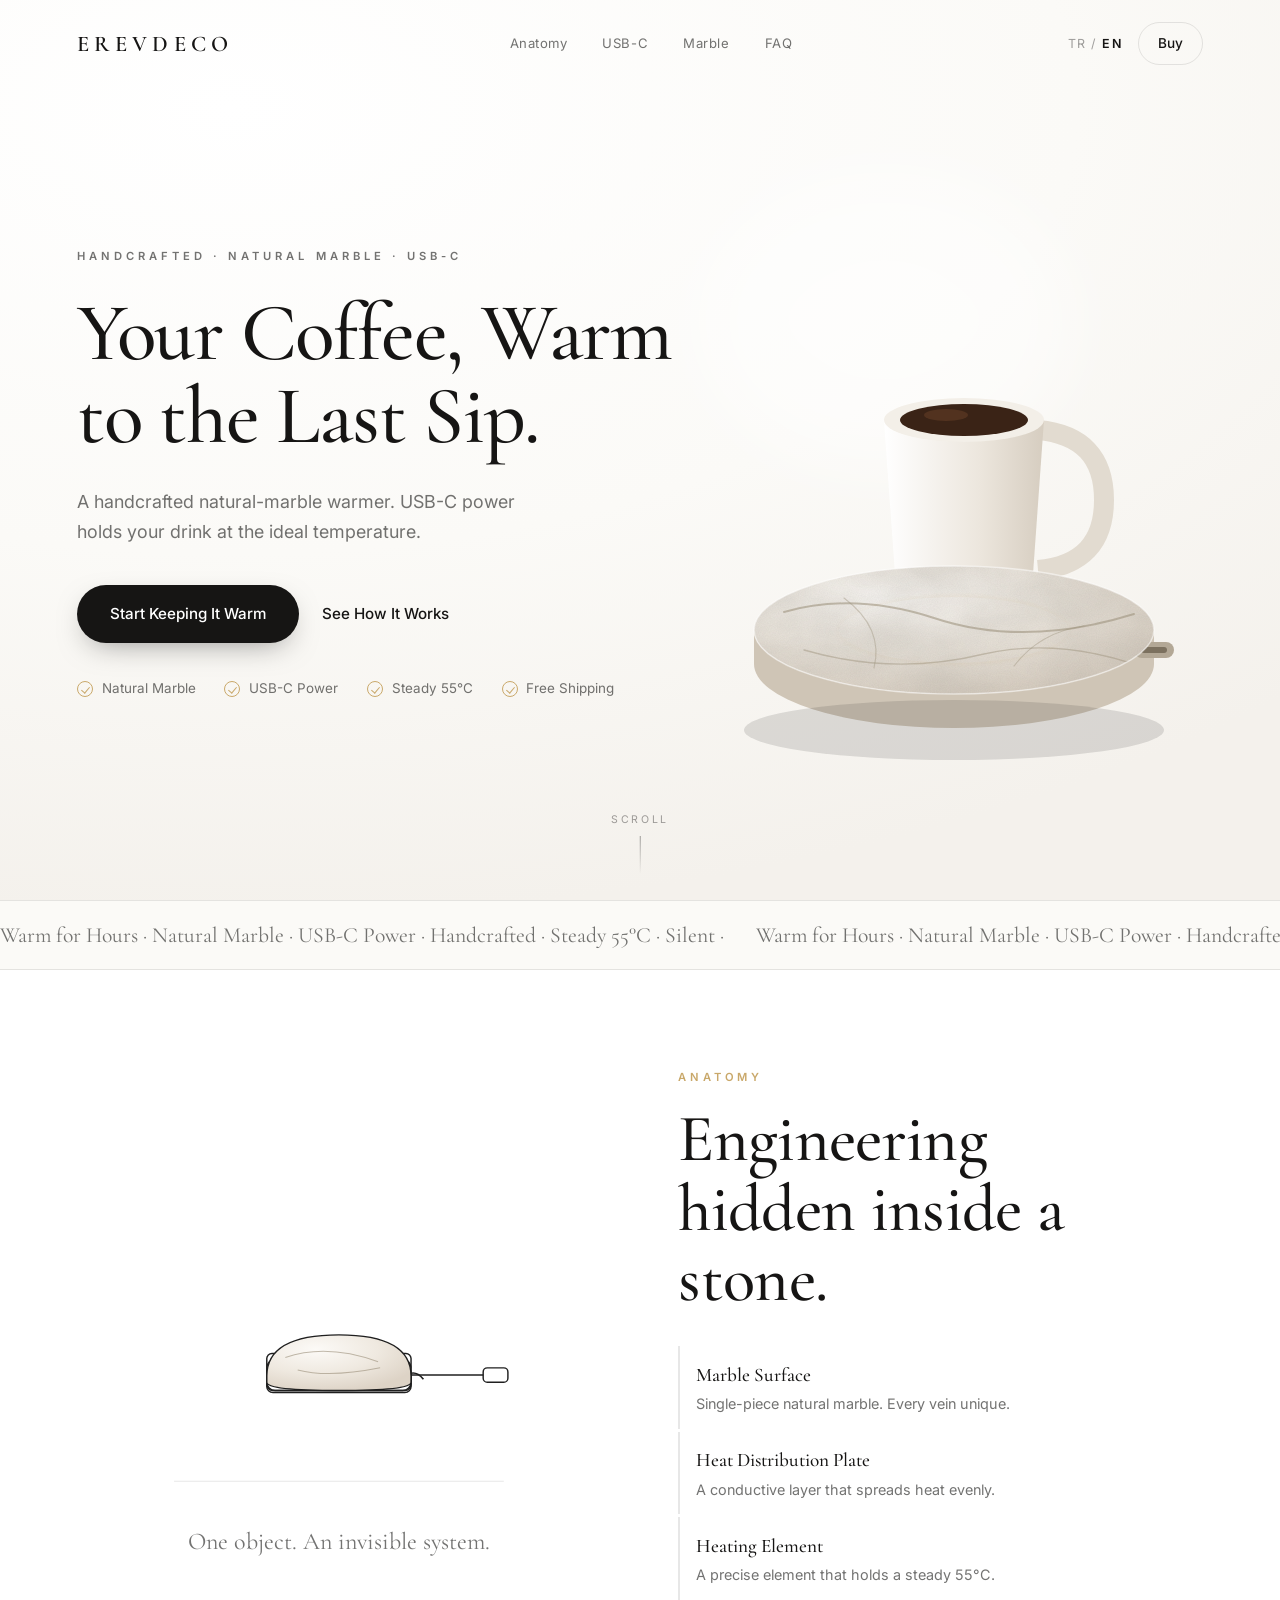
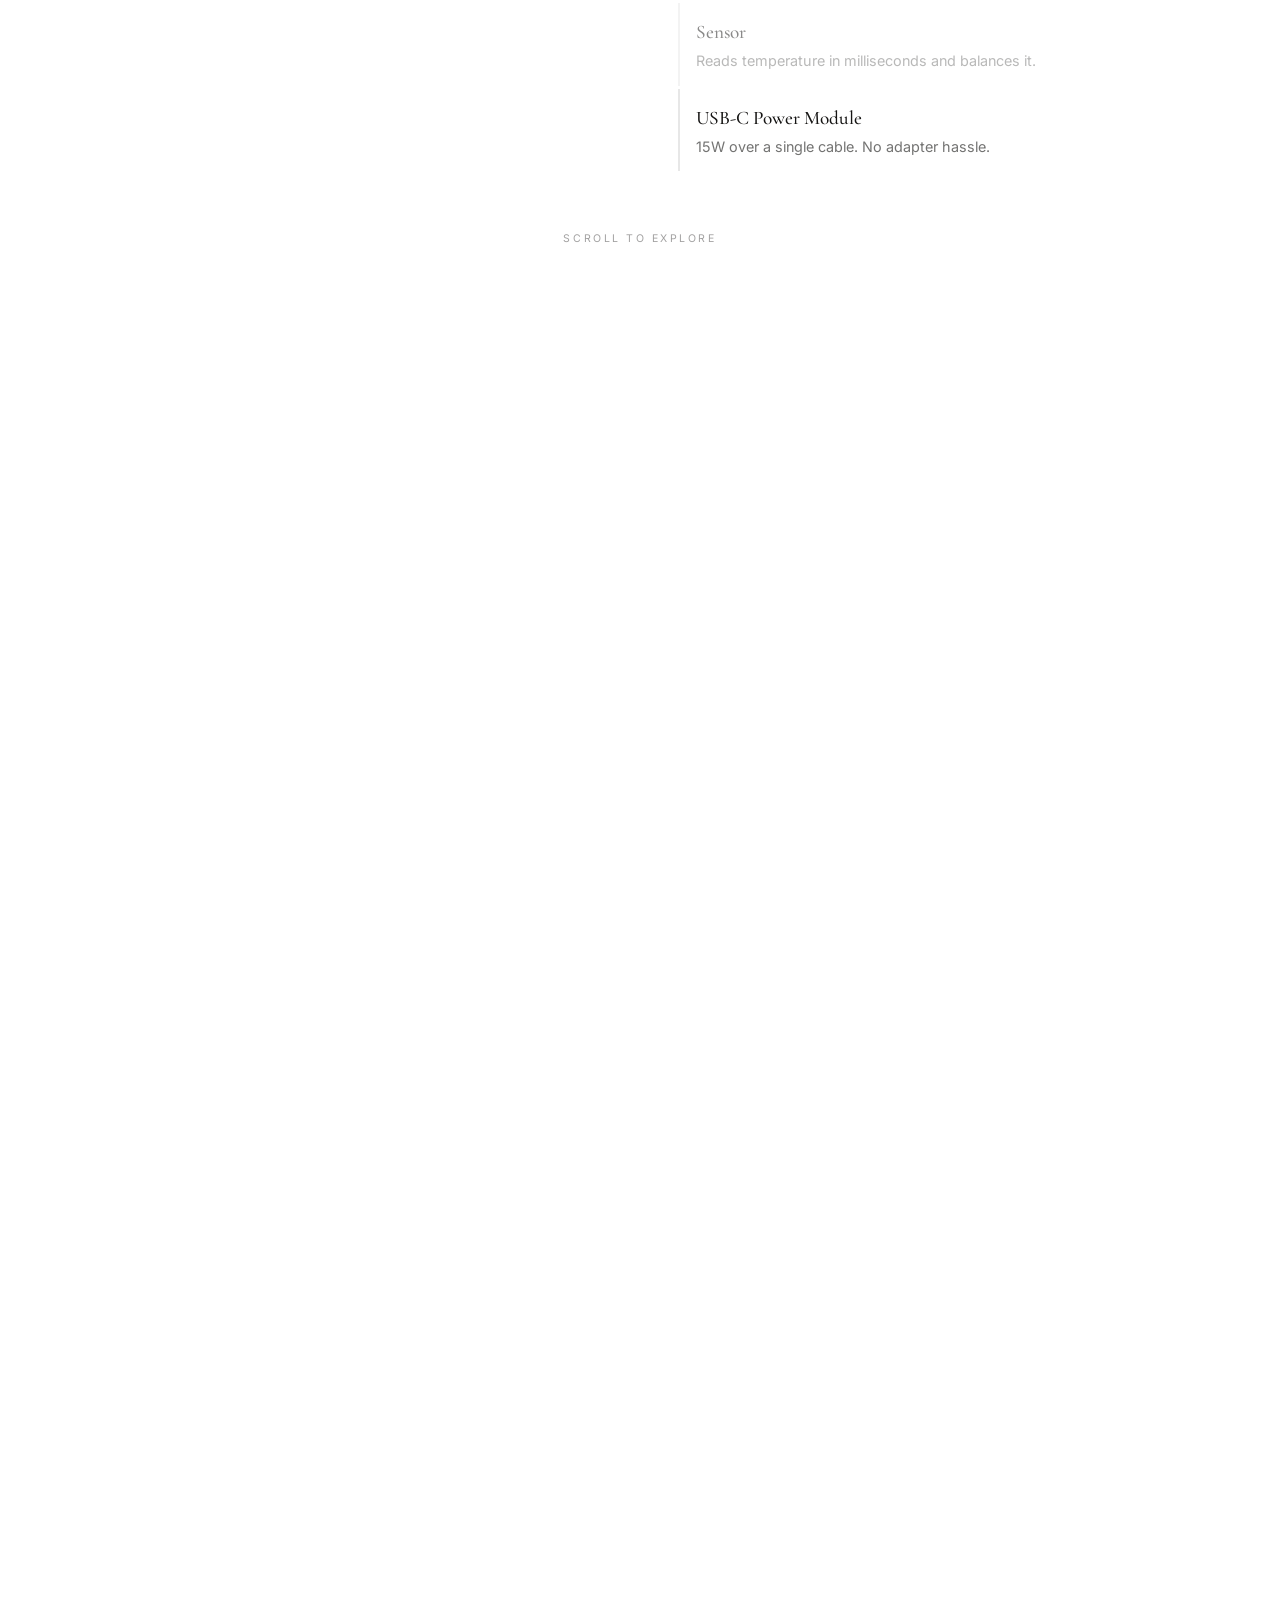
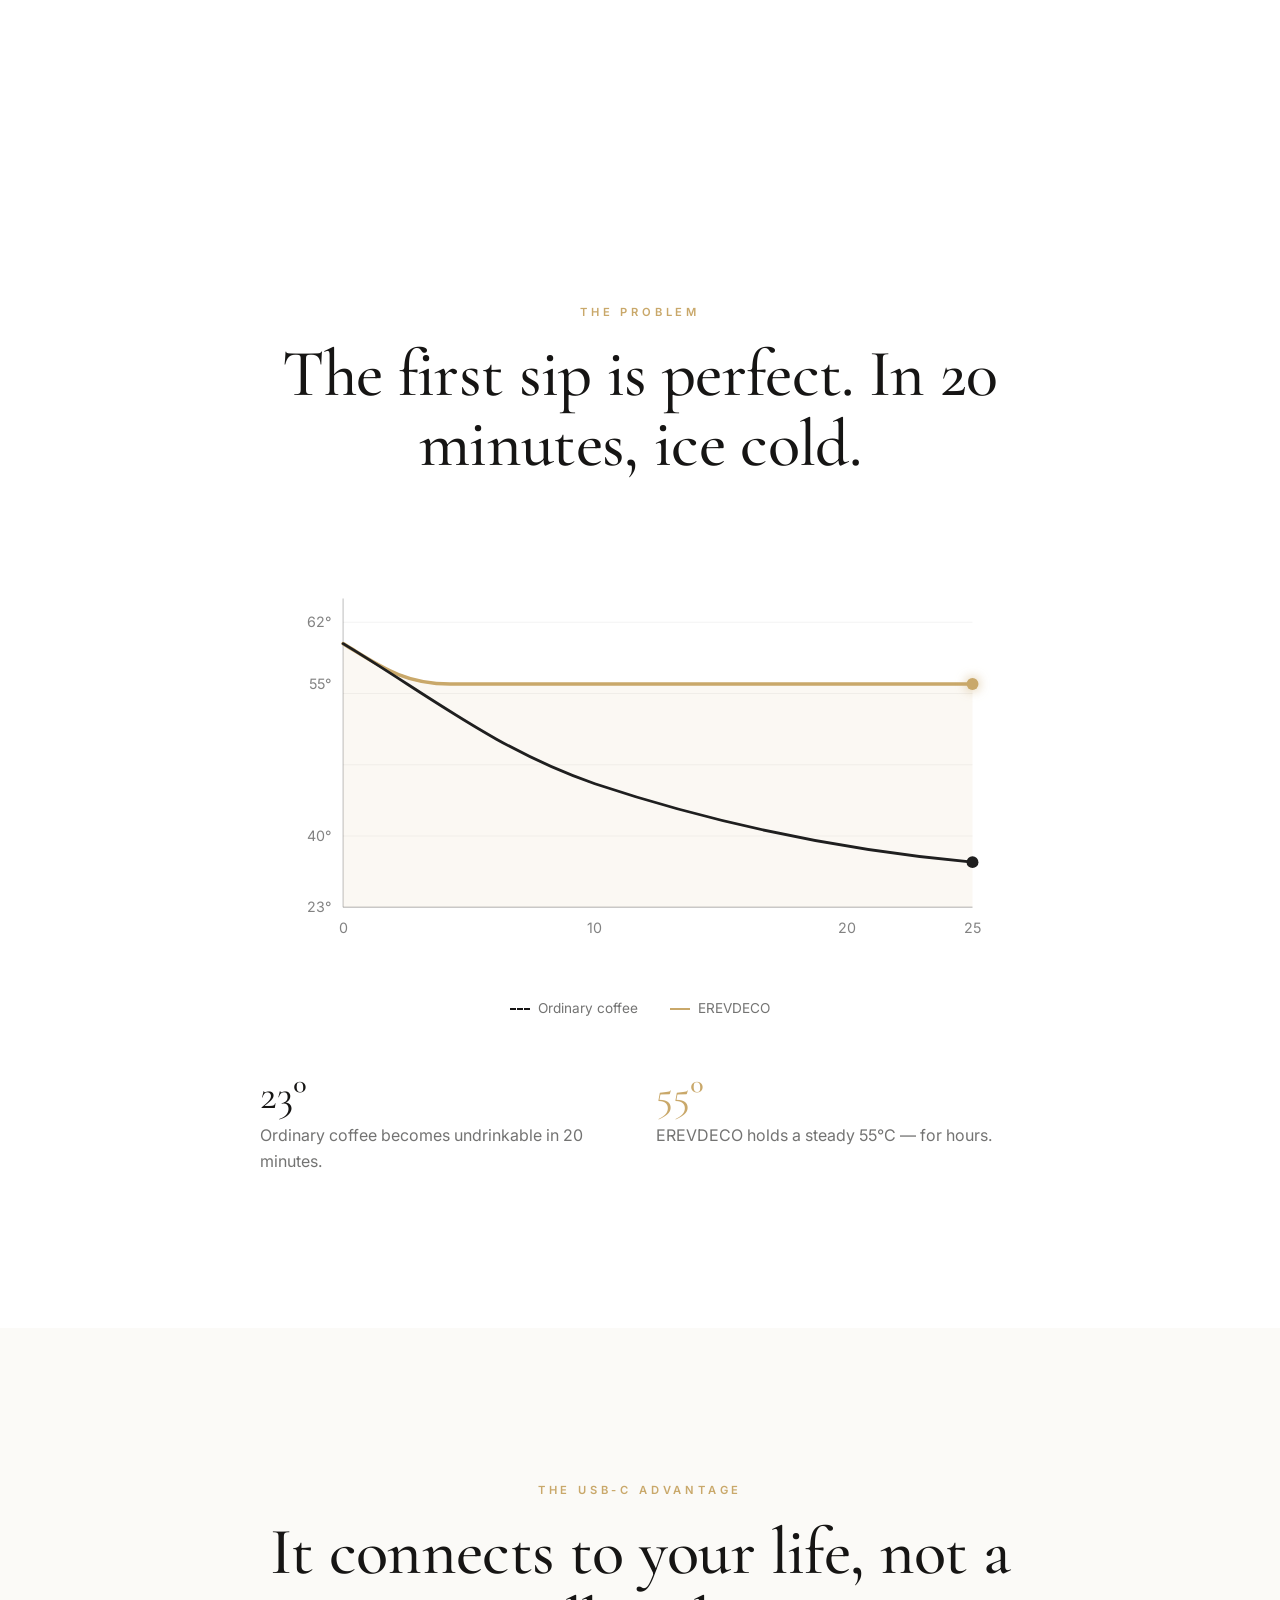
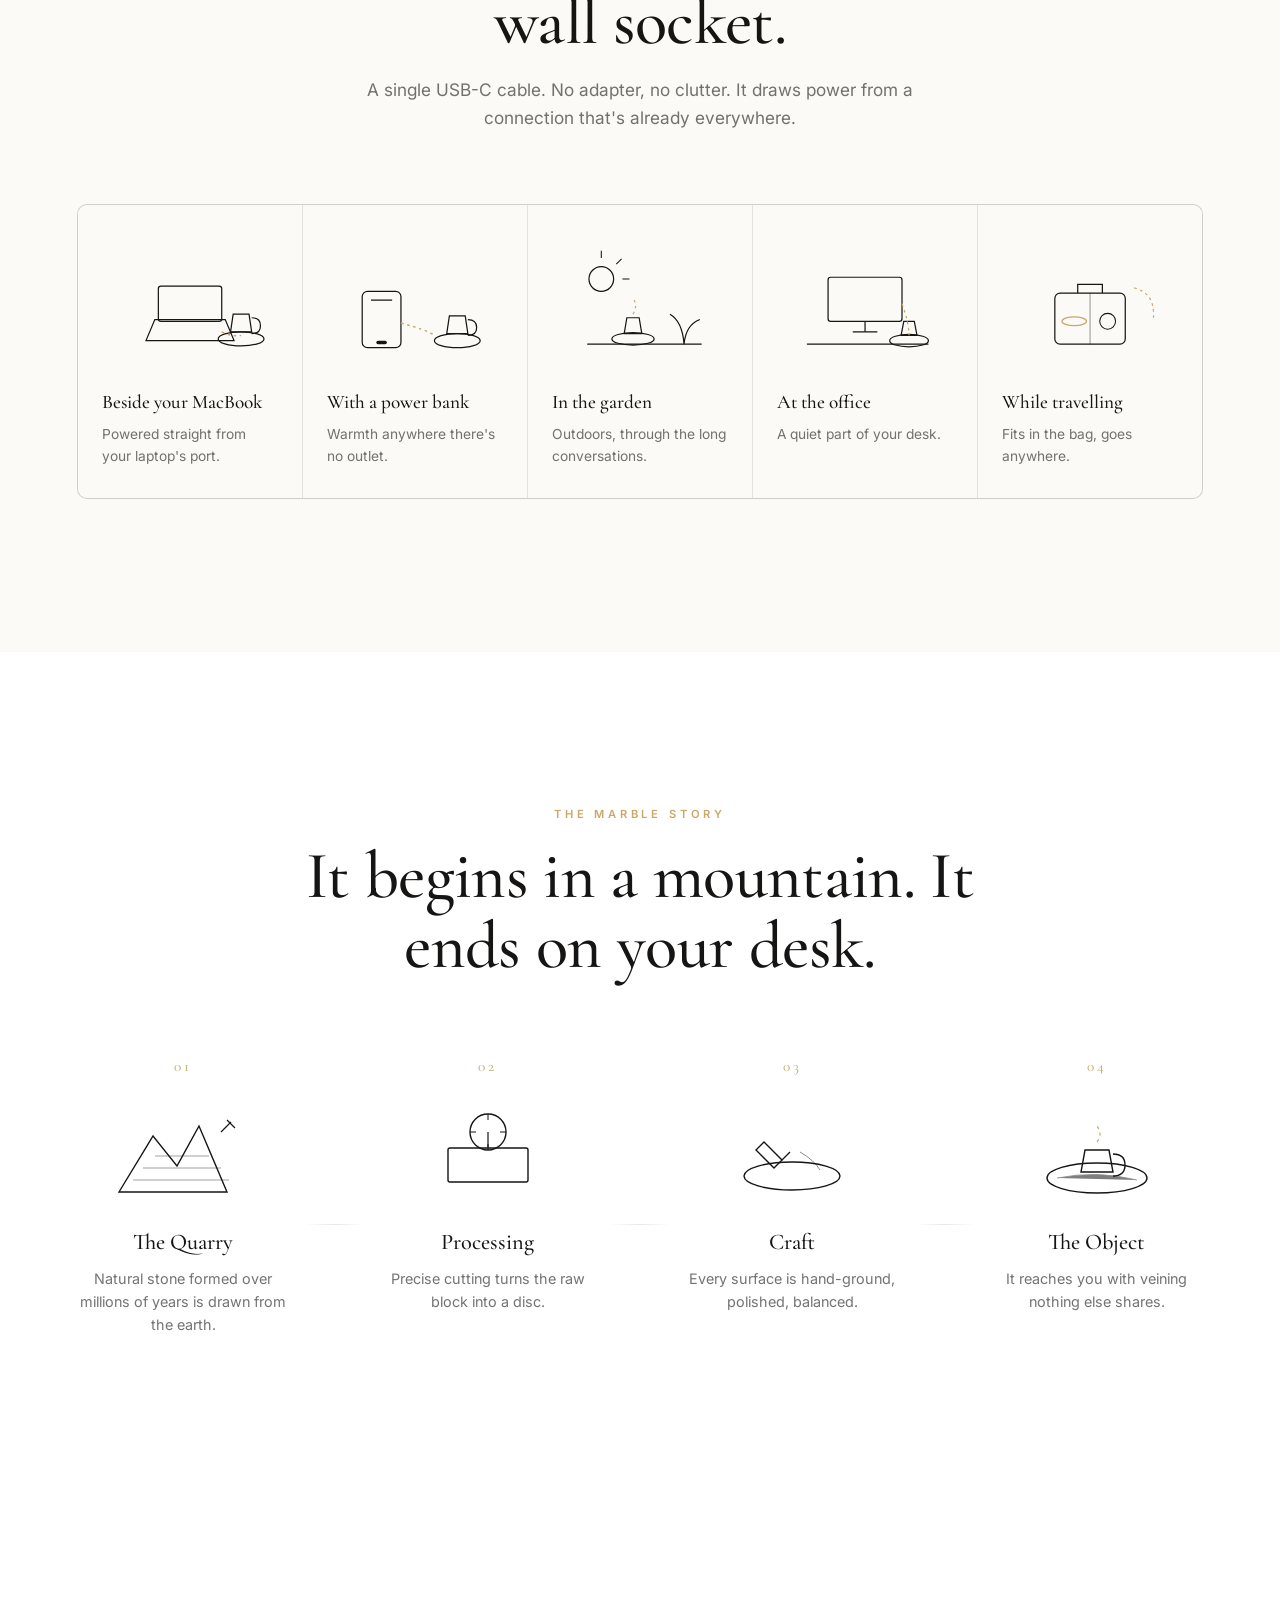
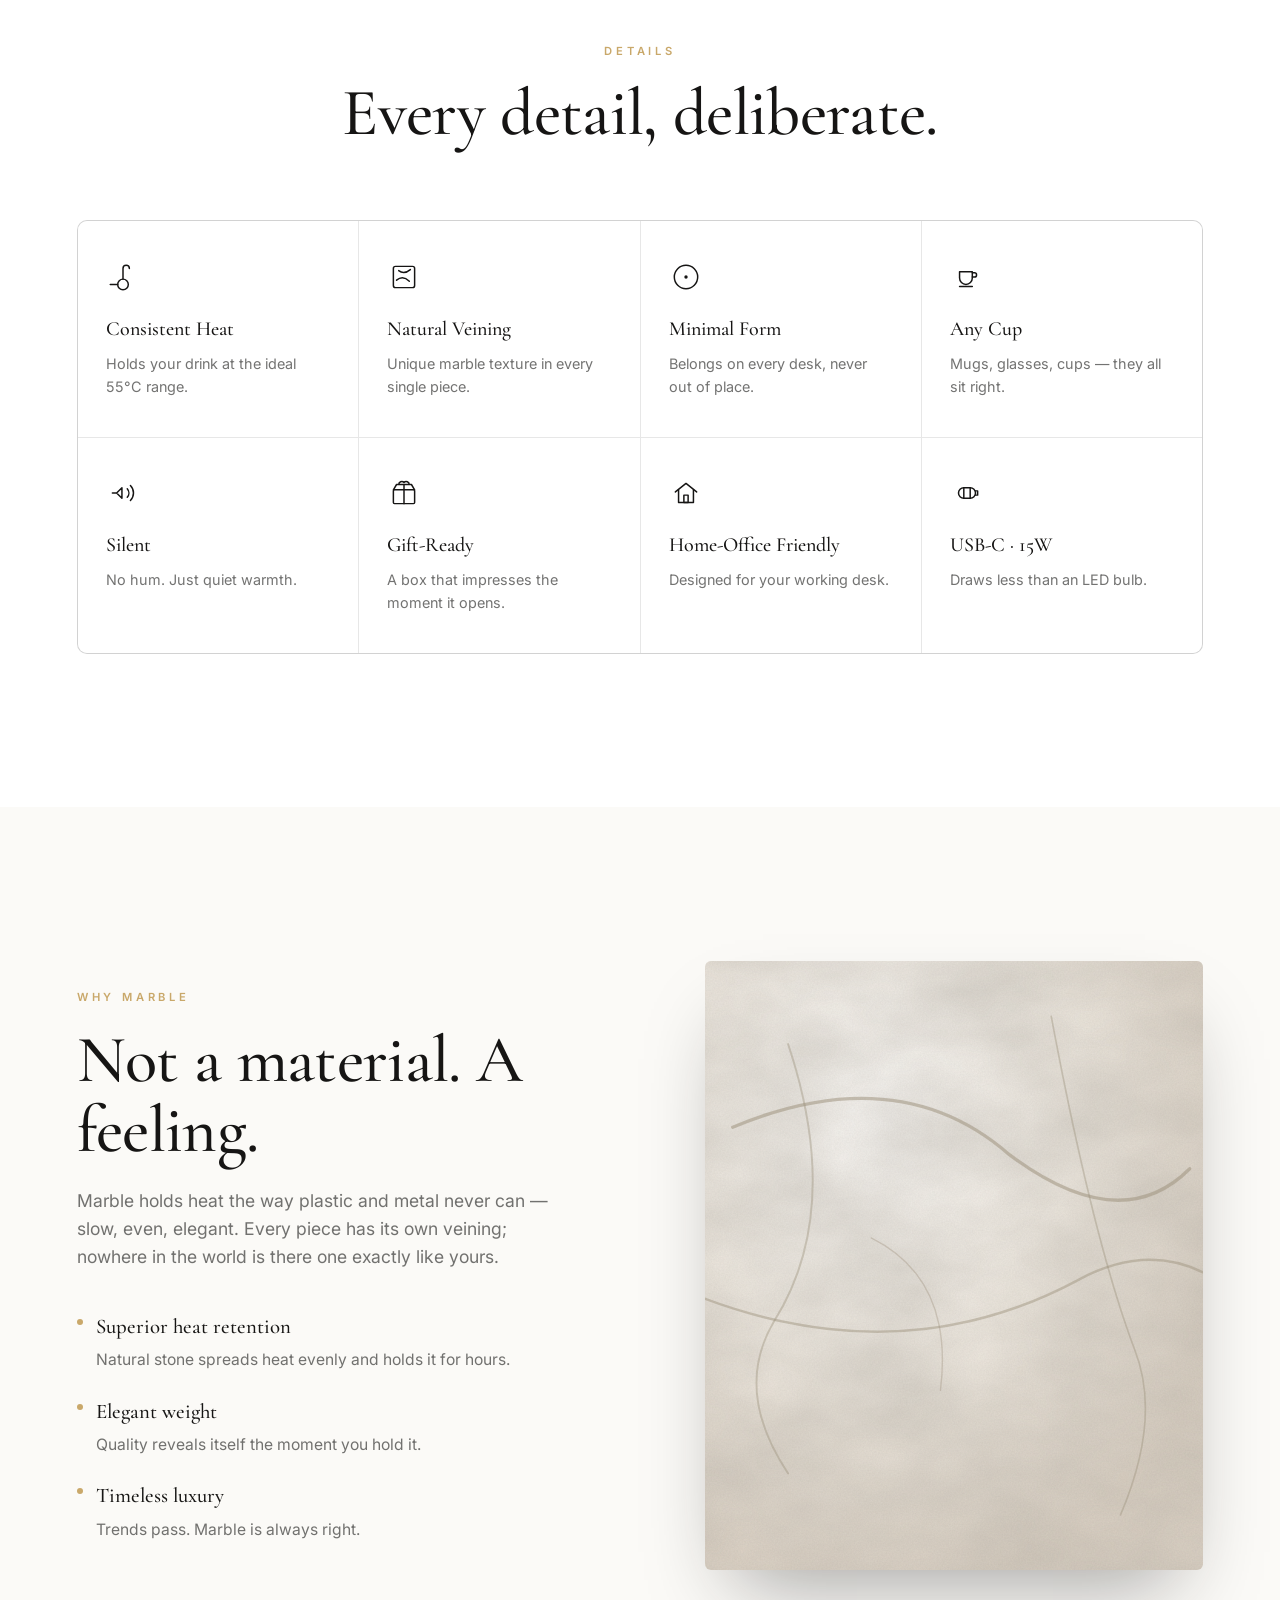
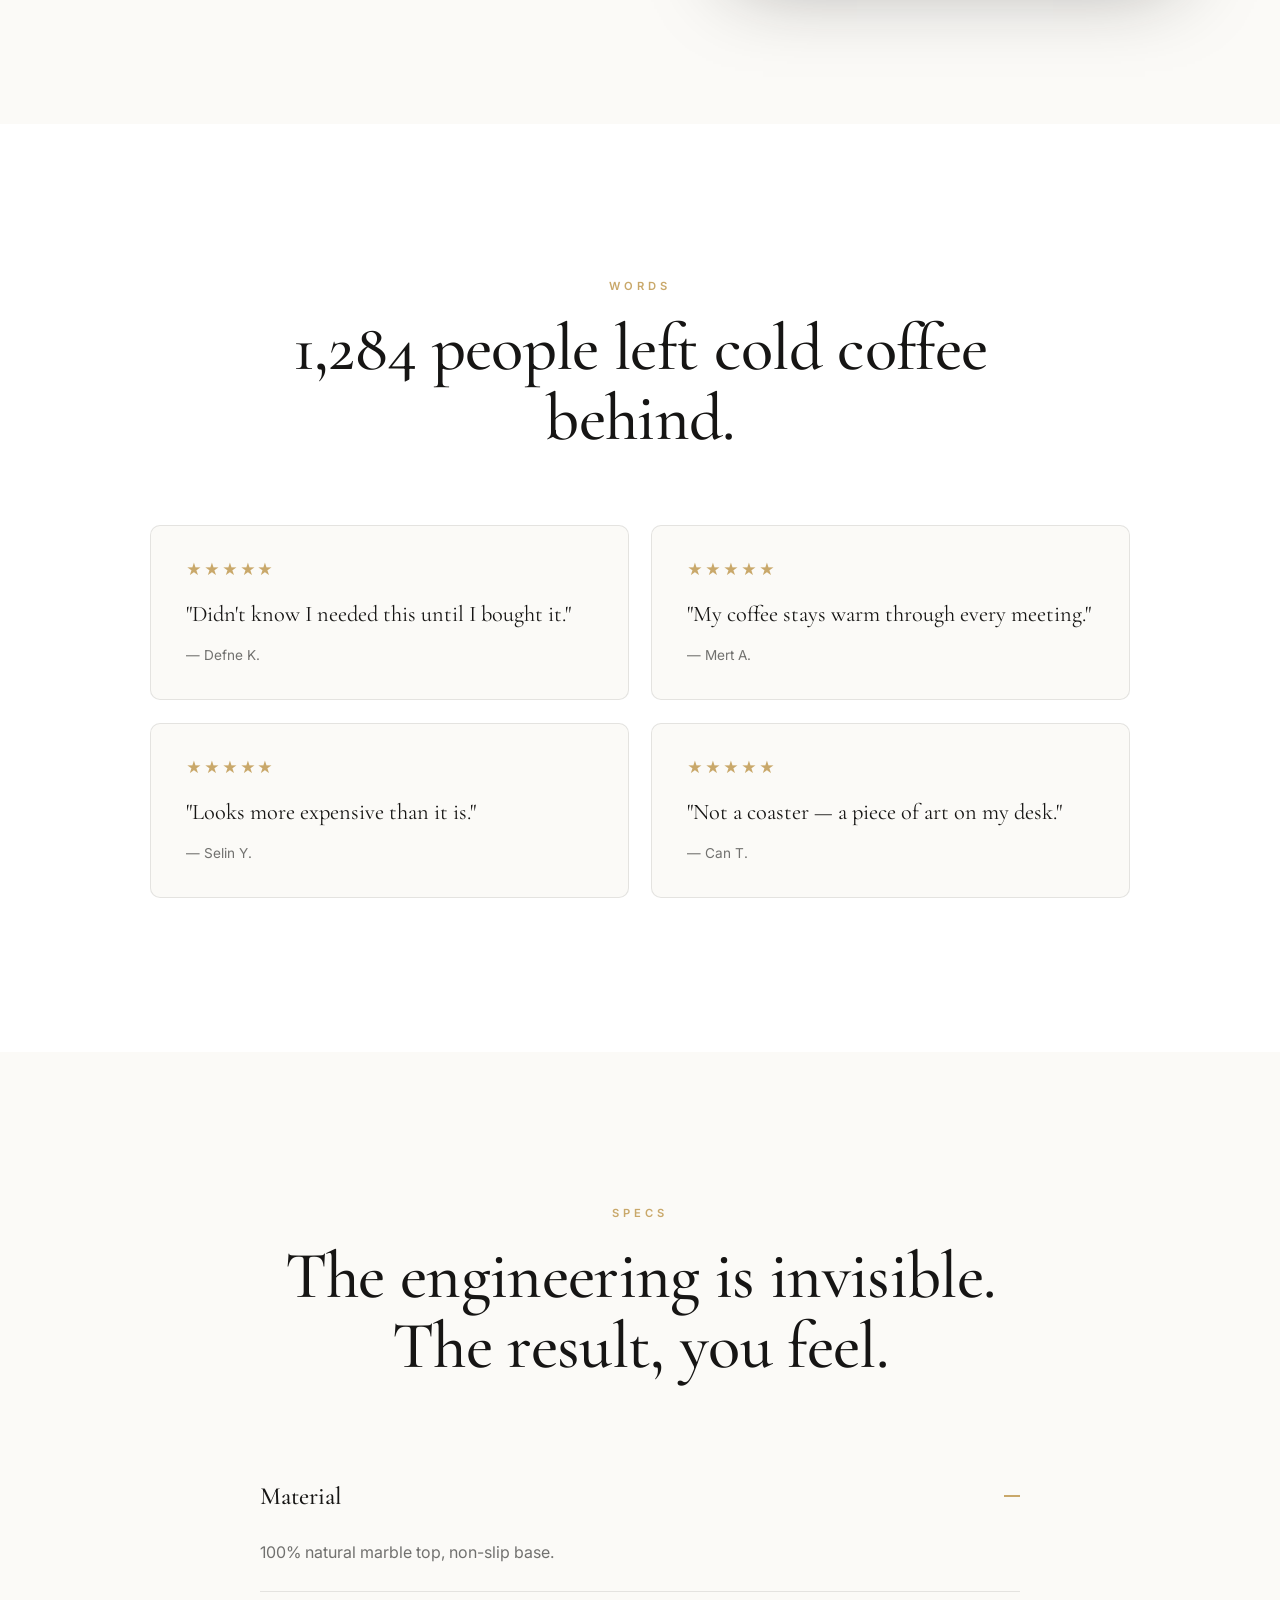
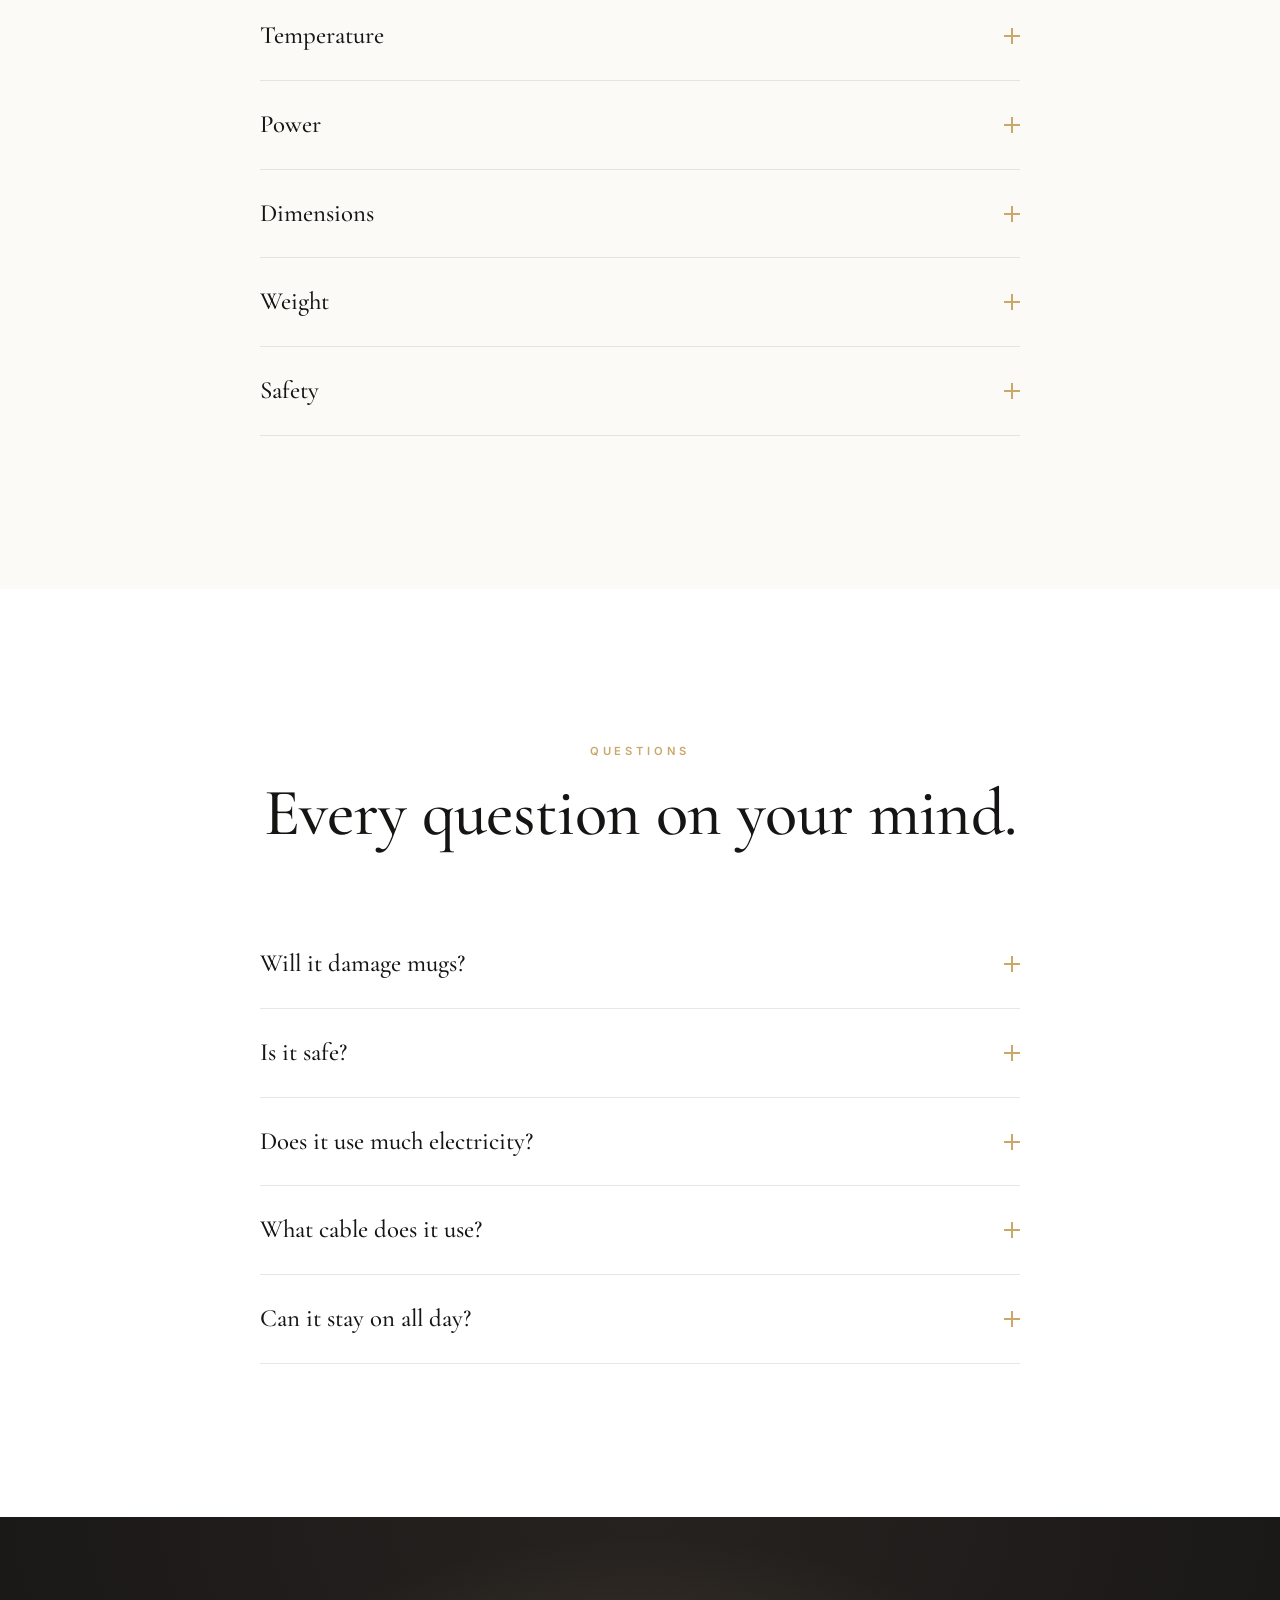
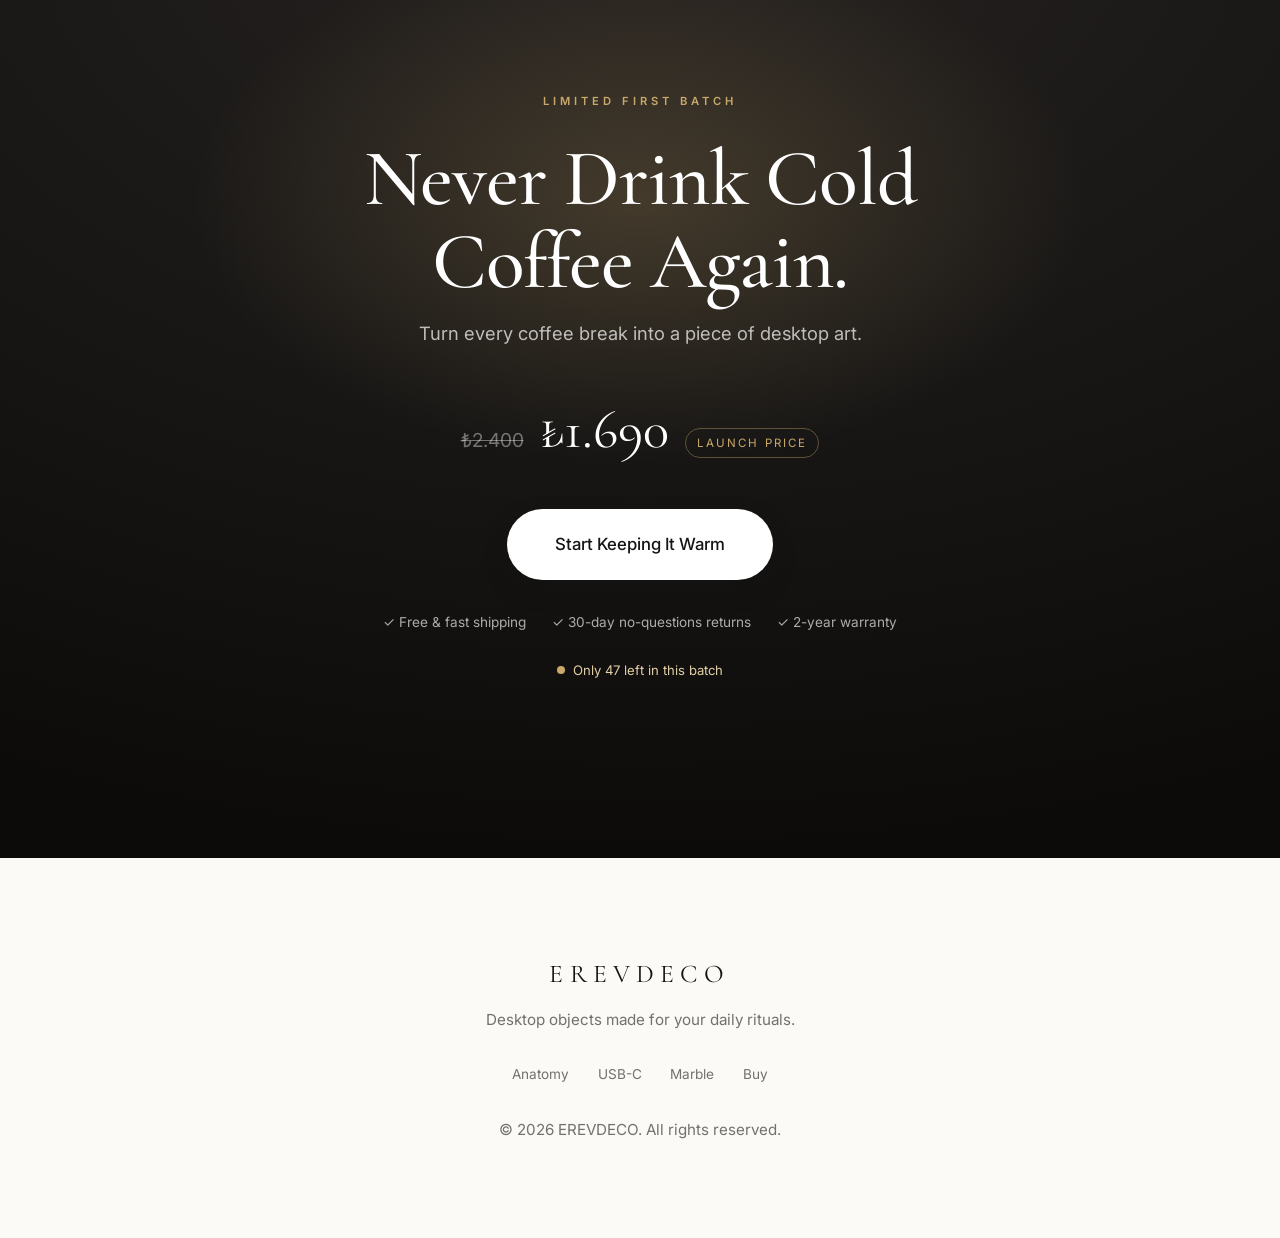
==== commit 6a014216: "Rebuild with fully bespoke visual language — patent-drawing aesthetic - Replace template look with 1" ====
--- a/index.html
+++ b/index.html
@@ -4,11 +4,11 @@
   <meta charset="UTF-8" />
   <meta name="viewport" content="width=device-width, initial-scale=1.0, viewport-fit=cover" />
   <meta name="theme-color" content="#FFFFFF" />
-  <title>EREVDECO — Mermer Isıtmalı Bardak Altlığı | Marble Heated Coaster</title>
-  <meta name="description" content="El yapımı mermer ısıtmalı bardak altlığı. Kahveniz saatlerce sıcak kalsın, masanız bir sanat eserine dönüşsün. A handcrafted marble heated coaster that keeps your coffee warm for hours." />
-
-  <meta property="og:title" content="EREVDECO — Your Coffee Deserves More Than 10 Minutes." />
-  <meta property="og:description" content="A handcrafted marble heated coaster designed to keep your favorite drink warm while elevating your space." />
+  <title>EREVDECO — Mermer Sıcak Tutucu | Marble Heated Coaster</title>
+  <meta name="description" content="El yapımı doğal mermerden USB-C ile çalışan premium kahve ve çay sıcak tutucu. A handcrafted natural-marble, USB-C powered coffee & tea warmer." />
+
+  <meta property="og:title" content="EREVDECO — Kahveniz Son Yuduma Kadar Sıcak." />
+  <meta property="og:description" content="El işçiliğiyle üretilmiş doğal mermer sıcak tutucu. USB-C gücüyle ideal sıcaklıkta korur." />
   <meta property="og:type" content="website" />
   <meta property="og:url" content="https://erevdeco.com" />
   <meta name="twitter:card" content="summary_large_image" />
@@ -16,32 +16,55 @@
   <link rel="preconnect" href="https://fonts.googleapis.com" />
   <link rel="preconnect" href="https://fonts.gstatic.com" crossorigin />
   <link href="https://fonts.googleapis.com/css2?family=Cormorant+Garamond:ital,wght@0,400;0,500;0,600;1,400&family=Inter:wght@300;400;500;600&display=swap" rel="stylesheet" />
-
   <link rel="stylesheet" href="css/style.css" />
 
   <script type="application/ld+json">
-  {
-    "@context": "https://schema.org",
-    "@type": "Product",
-    "name": "EREVDECO Marble Heated Coaster",
-    "description": "A handcrafted marble heated coaster that keeps coffee, tea and hot beverages warm for hours.",
-    "brand": { "@type": "Brand", "name": "EREVDECO" },
-    "aggregateRating": { "@type": "AggregateRating", "ratingValue": "4.9", "reviewCount": "1284" }
-  }
+  {"@context":"https://schema.org","@type":"Product","name":"EREVDECO Marble Heated Coaster","description":"A handcrafted natural-marble, USB-C powered coffee and tea warmer.","brand":{"@type":"Brand","name":"EREVDECO"},"aggregateRating":{"@type":"AggregateRating","ratingValue":"4.9","reviewCount":"1284"}}
   </script>
 </head>
 <body>
 
-  <!-- ============ PROGRESS BAR ============ -->
+  <!-- ===== Reusable SVG defs: marble filters, gradients ===== -->
+  <svg class="defs" width="0" height="0" aria-hidden="true" focusable="false">
+    <defs>
+      <!-- procedural marble: soft clouds -->
+      <filter id="marbleClouds" x="-30%" y="-30%" width="160%" height="160%">
+        <feTurbulence type="fractalNoise" baseFrequency="0.012 0.02" numOctaves="4" seed="14" result="n"/>
+        <feColorMatrix in="n" type="matrix"
+          values="0 0 0 0 0.44  0 0 0 0 0.41  0 0 0 0 0.36  0 0 0 0.55 0"/>
+      </filter>
+      <!-- fine stone grain -->
+      <filter id="grain" x="0" y="0" width="100%" height="100%">
+        <feTurbulence type="fractalNoise" baseFrequency="0.9" numOctaves="2" stitchTiles="stitch" result="g"/>
+        <feColorMatrix in="g" type="matrix" values="0 0 0 0 0  0 0 0 0 0  0 0 0 0 0  0 0 0 0.05 0"/>
+      </filter>
+      <radialGradient id="discTop" cx="34%" cy="26%" r="78%">
+        <stop offset="0%" stop-color="#fcfaf7"/>
+        <stop offset="55%" stop-color="#efe9e0"/>
+        <stop offset="100%" stop-color="#ddd3c6"/>
+      </radialGradient>
+      <radialGradient id="heatGrad" cx="50%" cy="50%" r="50%">
+        <stop offset="0%" stop-color="rgba(201,168,106,.85)"/>
+        <stop offset="100%" stop-color="rgba(201,168,106,0)"/>
+      </radialGradient>
+      <linearGradient id="mugGrad" x1="0" y1="0" x2="1" y2="0">
+        <stop offset="0%" stop-color="#ffffff"/>
+        <stop offset="60%" stop-color="#ece6dd"/>
+        <stop offset="100%" stop-color="#d6cdc0"/>
+      </linearGradient>
+    </defs>
+  </svg>
+
   <div class="scroll-progress" id="scrollProgress" aria-hidden="true"></div>
-
-  <!-- ============ NAV ============ -->
+  <div class="cursor-light" id="cursorLight" aria-hidden="true"></div>
+
+  <!-- ===== NAV ===== -->
   <header class="nav" id="nav">
-    <a href="#top" class="nav__brand" aria-label="EREVDECO">EREVDECO</a>
+    <a href="#top" class="nav__brand">EREVDECO</a>
     <nav class="nav__links" aria-label="Primary">
-      <a href="#why" data-i18n="nav.why">Neden Mermer</a>
-      <a href="#features" data-i18n="nav.features">Özellikler</a>
-      <a href="#specs" data-i18n="nav.specs">Teknik</a>
+      <a href="#anatomi" data-i18n="nav.anat">Anatomi</a>
+      <a href="#usbc" data-i18n="nav.usbc">USB-C</a>
+      <a href="#mermer" data-i18n="nav.marble">Mermer</a>
       <a href="#faq" data-i18n="nav.faq">SSS</a>
     </nav>
     <div class="nav__actions">
@@ -54,203 +77,450 @@
     </div>
   </header>
 
-  <!-- ============ HERO ============ -->
+  <!-- ===== HERO ===== -->
   <section class="hero" id="top">
     <div class="hero__bg" aria-hidden="true"></div>
     <div class="hero__inner">
-      <p class="hero__eyebrow" data-i18n="hero.eyebrow">EL YAPIMI · DOĞAL MERMER</p>
-
-      <h1 class="hero__title">
-        <span class="rotator" id="rotator" aria-live="polite">
-          <span class="rotator__item is-active" data-i18n="hero.h1">Kahveniz 10 Dakikadan Fazlasını Hak Ediyor.</span>
-        </span>
-      </h1>
-
-      <p class="hero__sub" data-i18n="hero.sub">
-        El işçiliğiyle yontulmuş mermer ısıtmalı bir altlık — en sevdiğiniz içeceği sıcak tutarken mekânınızı yükseltir.
-      </p>
-
+      <p class="hero__eyebrow" data-i18n="hero.eyebrow">EL YAPIMI · DOĞAL MERMER · USB-C</p>
+      <h1 class="hero__title" data-i18n="hero.h1">Kahveniz Son Yuduma Kadar Sıcak.</h1>
+      <p class="hero__sub" data-i18n="hero.sub">El işçiliğiyle üretilmiş doğal mermer sıcak tutucu. USB-C gücüyle içeceğinizi ideal sıcaklıkta korur.</p>
       <div class="hero__cta">
-        <a href="#order" class="btn btn--solid" data-i18n="hero.cta1">Kahvemi Sıcak Tut</a>
-        <a href="#how" class="btn btn--text" data-i18n="hero.cta2">Nasıl Çalışır →</a>
-      </div>
-
-      <div class="hero__trust">
-        <span class="stars" aria-hidden="true">★★★★★</span>
-        <span data-i18n="hero.trust">1.284 ev sahibi tarafından sevildi · Ücretsiz kargo</span>
-      </div>
-    </div>
-
-    <!-- The product object -->
-    <div class="stage" id="stage" aria-hidden="true">
-      <div class="steam">
-        <span></span><span></span><span></span>
-      </div>
-      <div class="mug">
-        <div class="mug__body"></div>
-        <div class="mug__handle"></div>
-        <div class="mug__coffee"></div>
-      </div>
-      <div class="coaster">
-        <div class="coaster__top"></div>
-        <div class="coaster__glow"></div>
-        <div class="coaster__side"></div>
-      </div>
-      <div class="stage__shadow"></div>
-    </div>
-
-    <div class="hero__scrollcue" aria-hidden="true">
-      <span data-i18n="hero.scroll">Kaydır</span>
-      <i></i>
-    </div>
-  </section>
-
-  <!-- ============ MARQUEE ============ -->
+        <a href="#order" class="btn btn--solid" data-i18n="hero.cta1">Sıcak Tutmaya Başla</a>
+        <a href="#anatomi" class="btn btn--text" data-i18n="hero.cta2">Nasıl Çalıştığını Gör →</a>
+      </div>
+      <ul class="hero__ticks">
+        <li><i class="tick"></i><span data-i18n="hero.t1">Doğal Mermer</span></li>
+        <li><i class="tick"></i><span data-i18n="hero.t2">USB-C Güç</span></li>
+        <li><i class="tick"></i><span data-i18n="hero.t3">55°C Sabit Sıcaklık</span></li>
+        <li><i class="tick"></i><span data-i18n="hero.t4">Ücretsiz Kargo</span></li>
+      </ul>
+    </div>
+
+    <!-- bespoke product render -->
+    <div class="hero__stage" id="heroStage" aria-hidden="true">
+      <svg class="product" viewBox="0 0 620 760" id="productSvg">
+        <!-- light refraction -->
+        <ellipse class="refraction" cx="250" cy="250" rx="190" ry="150"/>
+        <!-- steam -->
+        <g class="steam" stroke="#fff" stroke-width="9" stroke-linecap="round" fill="none" opacity=".75">
+          <path class="steam__p s1" d="M286 250 q-26 -34 0 -68 q26 -34 0 -68"/>
+          <path class="steam__p s2" d="M320 250 q26 -36 0 -72 q-26 -36 0 -72"/>
+          <path class="steam__p s3" d="M352 250 q-22 -32 0 -64 q22 -32 0 -64"/>
+        </g>
+        <!-- mug -->
+        <g class="mug">
+          <path class="mug__handle" d="M404 360 q66 6 66 70 q0 64 -66 70" fill="none" stroke="#e2dbd0" stroke-width="20"/>
+          <path class="mug__body" d="M250 350 h160 l-12 168 q-2 26 -68 26 q-66 0 -68 -26 z" fill="url(#mugGrad)"/>
+          <ellipse class="mug__rim" cx="330" cy="350" rx="80" ry="22" fill="#f3efe8"/>
+          <ellipse class="mug__coffee" cx="330" cy="350" rx="64" ry="16" fill="#3a2316"/>
+          <ellipse class="mug__coffee-spec" cx="312" cy="345" rx="22" ry="6" fill="#5d3a23" opacity=".7"/>
+        </g>
+        <!-- heat halo between mug & disc -->
+        <ellipse class="heat-halo" cx="320" cy="556" rx="150" ry="40" fill="url(#heatGrad)"/>
+        <!-- coaster disc -->
+        <g class="disc">
+          <!-- side / thickness -->
+          <path class="disc__side" d="M120 560 a200 64 0 0 0 400 0 v34 a200 64 0 0 1 -400 0 z" fill="#cfc5b6"/>
+          <!-- USB-C port on the side -->
+          <g class="usbc-port">
+            <rect x="500" y="572" width="40" height="16" rx="8" fill="#b3a896"/>
+            <rect x="507" y="577" width="26" height="6" rx="3" fill="#7c715f"/>
+          </g>
+          <!-- top face -->
+          <ellipse class="disc__top" cx="320" cy="560" rx="200" ry="64" fill="url(#discTop)"/>
+          <!-- marble clouds clipped to top -->
+          <clipPath id="discClip"><ellipse cx="320" cy="560" rx="200" ry="64"/></clipPath>
+          <g clip-path="url(#discClip)">
+            <rect x="120" y="496" width="400" height="128" filter="url(#marbleClouds)" opacity=".7"/>
+            <rect x="120" y="496" width="400" height="128" filter="url(#grain)"/>
+            <!-- hand-drawn marble veins -->
+            <g class="veins" stroke="#9a8e79" fill="none" stroke-linecap="round">
+              <path d="M150 542 q70 -20 150 6 q90 30 200 -4" stroke-width="2" opacity=".55"/>
+              <path d="M170 580 q90 26 180 4 q70 -16 150 10" stroke-width="1.4" opacity=".45"/>
+              <path d="M210 528 q40 30 30 70" stroke-width="1.2" opacity=".4"/>
+              <path d="M380 596 q26 -34 70 -40" stroke-width="1.2" opacity=".4"/>
+            </g>
+          </g>
+          <!-- rim highlight -->
+          <ellipse cx="320" cy="560" rx="200" ry="64" fill="none" stroke="#fff" stroke-width="1.5" opacity=".5"/>
+          <!-- soft glow ring (active heat) -->
+          <ellipse class="disc__glow" cx="320" cy="560" rx="120" ry="38" fill="none" stroke="url(#heatGrad)" stroke-width="10"/>
+        </g>
+        <!-- ground shadow -->
+        <ellipse class="ground" cx="320" cy="660" rx="210" ry="30" fill="rgba(21,21,21,.12)"/>
+      </svg>
+    </div>
+
+    <a href="#anatomi" class="hero__scrollcue" aria-label="Scroll">
+      <span data-i18n="hero.scroll">Kaydır</span><i></i>
+    </a>
+  </section>
+
+  <!-- ===== MARQUEE ===== -->
   <div class="marquee" aria-hidden="true">
     <div class="marquee__track">
-      <span data-i18n="marquee">Saatlerce Sıcak · Doğal Mermer · Sessiz Çalışma · El Yapımı · Hediyeye Hazır · Enerji Dostu ·</span>
-      <span data-i18n="marquee">Saatlerce Sıcak · Doğal Mermer · Sessiz Çalışma · El Yapımı · Hediyeye Hazır · Enerji Dostu ·</span>
+      <span data-i18n="marquee">Saatlerce Sıcak · Doğal Mermer · USB-C Güç · El Yapımı · 55°C Sabit · Sessiz · </span>
+      <span data-i18n="marquee">Saatlerce Sıcak · Doğal Mermer · USB-C Güç · El Yapımı · 55°C Sabit · Sessiz · </span>
     </div>
   </div>
 
-  <!-- ============ HOW IT WORKS / SCROLL STORY ============ -->
-  <section class="story" id="how">
-    <div class="story__sticky">
-      <div class="story__visual">
-        <div class="story-mug">
-          <div class="story-steam"><span></span><span></span><span></span></div>
-          <div class="story-mug__body"></div>
-          <div class="story-mug__handle"></div>
+  <!-- ===== ANATOMY — pinned scroll storytelling ===== -->
+  <section class="anatomy" id="anatomi">
+    <div class="anatomy__sticky">
+      <div class="anatomy__grid">
+        <div class="anatomy__stage">
+          <svg class="xsec" viewBox="0 188 440 252" id="xsec" aria-hidden="true">
+            <!-- ground line -->
+            <line x1="60" y1="412" x2="380" y2="412" stroke="#1515151a" stroke-width="1"/>
+            <!-- L5 USB-C module -->
+            <g class="lay" id="layUsb">
+              <rect x="150" y="372" width="140" height="30" rx="8" fill="none" stroke="#1f1f1f" stroke-width="1.4"/>
+              <path class="usb-cable" d="M290 387 h70" fill="none" stroke="#1f1f1f" stroke-width="1.4"/>
+              <rect x="360" y="380" width="24" height="14" rx="4" fill="none" stroke="#1f1f1f" stroke-width="1.4"/>
+              <!-- power flow -->
+              <path class="power-flow" d="M384 387 h-94 M150 387 h70" fill="none" stroke="#C9A86A" stroke-width="2" stroke-linecap="round"/>
+            </g>
+            <!-- L4 sensor -->
+            <g class="lay" id="laySensor">
+              <rect x="150" y="338" width="140" height="22" rx="6" fill="none" stroke="#1f1f1f" stroke-width="1.4"/>
+              <circle cx="220" cy="349" r="7" fill="none" stroke="#1f1f1f" stroke-width="1.4"/>
+              <circle cx="220" cy="349" r="2" fill="#1f1f1f"/>
+            </g>
+            <!-- L3 heating element / coil -->
+            <g class="lay" id="layCoil">
+              <rect x="150" y="300" width="140" height="26" rx="6" fill="none" stroke="#1f1f1f" stroke-width="1.4"/>
+              <path class="coil" d="M162 313 q10 -12 20 0 q10 12 20 0 q10 -12 20 0 q10 12 20 0 q10 -12 20 0 q10 12 20 0 q10 -12 20 0"
+                    fill="none" stroke="#1f1f1f" stroke-width="1.6"/>
+            </g>
+            <!-- L2 heat plate -->
+            <g class="lay" id="layPlate">
+              <rect x="150" y="270" width="140" height="18" rx="5" fill="none" stroke="#1f1f1f" stroke-width="1.4"/>
+              <g stroke="#1f1f1f" stroke-width="0.8" opacity=".6">
+                <line x1="158" y1="288" x2="166" y2="270"/><line x1="176" y1="288" x2="184" y2="270"/>
+                <line x1="194" y1="288" x2="202" y2="270"/><line x1="212" y1="288" x2="220" y2="270"/>
+                <line x1="230" y1="288" x2="238" y2="270"/><line x1="248" y1="288" x2="256" y2="270"/>
+                <line x1="266" y1="288" x2="274" y2="270"/>
+              </g>
+              <!-- heat waves rising -->
+              <g class="heat-waves" stroke="#C9A86A" stroke-width="1.6" fill="none" stroke-linecap="round">
+                <path d="M185 268 q8 -18 0 -36"/><path d="M220 268 q-8 -18 0 -36"/><path d="M255 268 q8 -18 0 -36"/>
+              </g>
+            </g>
+            <!-- L1 marble surface -->
+            <g class="lay" id="layMarble">
+              <path d="M150 250 q0 -40 70 -40 q70 0 70 40 v6 q0 8 -70 8 q-70 0 -70 -8 z"
+                    fill="url(#discTop)" stroke="#1f1f1f" stroke-width="1.4"/>
+              <g stroke="#9a8e79" stroke-width="1" fill="none" opacity=".6">
+                <path d="M168 232 q40 -14 90 4"/><path d="M180 244 q30 8 80 -2"/>
+              </g>
+            </g>
+            <!-- dimension annotation lines -->
+            <g class="annot" stroke="#15151533" stroke-width="0.8">
+              <line class="a1" x1="290" y1="230" x2="392" y2="230"/>
+              <line class="a2" x1="290" y1="279" x2="392" y2="279"/>
+              <line class="a3" x1="290" y1="313" x2="392" y2="313"/>
+              <line class="a4" x1="290" y1="349" x2="392" y2="349"/>
+              <line class="a5" x1="290" y1="387" x2="392" y2="387"/>
+            </g>
+          </svg>
+          <p class="anatomy__caption" id="anatCaption" data-i18n="anat.p0">Tek bir nesne. Görünmez bir sistem.</p>
         </div>
-        <div class="story-coaster"></div>
-      </div>
-    </div>
-    <div class="story__steps">
-      <div class="story-step" data-step="1">
-        <span class="story-step__num">01</span>
-        <h3 data-i18n="story.1.t">Yerleştir</h3>
-        <p data-i18n="story.1.b">Fincanınızı mermerin üzerine bırakın. Hepsi bu.</p>
-      </div>
-      <div class="story-step" data-step="2">
-        <span class="story-step__num">02</span>
-        <h3 data-i18n="story.2.t">Isınır</h3>
-        <p data-i18n="story.2.b">Sabit 55°C ile içeceğiniz ilk yudumdaki sıcaklığında kalır.</p>
-      </div>
-      <div class="story-step" data-step="3">
-        <span class="story-step__num">03</span>
-        <h3 data-i18n="story.3.t">Saatlerce Tadını Çıkar</h3>
-        <p data-i18n="story.3.b">Toplantılar, kitaplar, uzun çalışma seansları — her yudum mükemmel.</p>
-      </div>
-    </div>
-  </section>
-
-  <!-- ============ SECTION 1 — THE PROBLEM ============ -->
+
+        <aside class="anatomy__panel">
+          <p class="kicker" data-i18n="anat.kicker">ANATOMİ</p>
+          <h2 class="display" data-i18n="anat.h2">Bir taşın içine gizlenmiş mühendislik.</h2>
+          <ol class="layers">
+            <li class="layer" data-layer="1"><b data-i18n="anat.l1.t">Mermer Yüzey</b><span data-i18n="anat.l1.b">Tek parça doğal mermer. Her damar benzersiz.</span></li>
+            <li class="layer" data-layer="2"><b data-i18n="anat.l2.t">Isı Dağıtım Plakası</b><span data-i18n="anat.l2.b">Isıyı yüzeye eşit yayan iletken katman.</span></li>
+            <li class="layer" data-layer="3"><b data-i18n="anat.l3.t">Rezistans</b><span data-i18n="anat.l3.b">Sabit 55°C üreten hassas ısıtma elemanı.</span></li>
+            <li class="layer" data-layer="4"><b data-i18n="anat.l4.t">Sensör</b><span data-i18n="anat.l4.b">Sıcaklığı milisaniyede ölçer ve dengeler.</span></li>
+            <li class="layer" data-layer="5"><b data-i18n="anat.l5.t">USB-C Güç Modülü</b><span data-i18n="anat.l5.b">Tek kabloyla 15W. Adaptör derdi yok.</span></li>
+          </ol>
+        </aside>
+      </div>
+      <div class="anatomy__cue"><span data-i18n="anat.scrollcue">İncelemek için kaydır</span></div>
+    </div>
+    <!-- scroll driver -->
+    <div class="anatomy__scroller" id="anatScroller"></div>
+  </section>
+
+  <!-- ===== PROBLEM — bespoke cooling chart ===== -->
   <section class="problem section" id="problem">
     <div class="section__head reveal">
       <p class="kicker" data-i18n="problem.kicker">SORUN</p>
-      <h2 class="display" data-i18n="problem.h2">İlk yudum mükemmel. Geri kalanı buz gibi.</h2>
-    </div>
-    <div class="temp-scale reveal">
-      <div class="temp-scale__step is-hot">
-        <span class="temp-scale__deg">62°</span>
-        <span class="temp-scale__label" data-i18n="problem.hot">Sıcak</span>
-        <span class="temp-scale__time" data-i18n="problem.hot.t">0 dk</span>
-      </div>
-      <div class="temp-scale__line"></div>
-      <div class="temp-scale__step is-warm">
-        <span class="temp-scale__deg">41°</span>
-        <span class="temp-scale__label" data-i18n="problem.warm">Ilık</span>
-        <span class="temp-scale__time" data-i18n="problem.warm.t">10 dk</span>
-      </div>
-      <div class="temp-scale__line"></div>
-      <div class="temp-scale__step is-cold">
-        <span class="temp-scale__deg">23°</span>
-        <span class="temp-scale__label" data-i18n="problem.cold">Soğuk</span>
-        <span class="temp-scale__time" data-i18n="problem.cold.t">25 dk</span>
-      </div>
-    </div>
-    <div class="problem__list">
-      <p class="reveal" data-i18n="problem.p1">Kahve soğur.</p>
-      <p class="reveal" data-i18n="problem.p2">Çay aromasını kaybeder.</p>
-      <p class="reveal" data-i18n="problem.p3">Sürekli mikrodalgaya gidip gelirsiniz.</p>
-      <p class="reveal" data-i18n="problem.p4">Ve odağınız her seferinde bölünür.</p>
-    </div>
-  </section>
-
-  <!-- ============ SECTION 2 — TRANSFORMATION ============ -->
-  <section class="transform section--dark" id="transform">
-    <div class="transform__col transform__col--before reveal">
-      <p class="transform__tag" data-i18n="transform.before">ÖNCE</p>
-      <ul>
-        <li data-i18n="transform.b1">Soğumuş kahve</li>
-        <li data-i18n="transform.b2">Dağınık masa</li>
-        <li data-i18n="transform.b3">Bölünen odak</li>
-      </ul>
-    </div>
-    <div class="transform__divider" aria-hidden="true"></div>
-    <div class="transform__col transform__col--after reveal">
-      <p class="transform__tag transform__tag--gold" data-i18n="transform.after">SONRA</p>
-      <ul>
-        <li data-i18n="transform.a1">Sıcak içecek</li>
-        <li data-i18n="transform.a2">Lüks bir masa</li>
-        <li data-i18n="transform.a3">Sakin bir ritüel</li>
-      </ul>
-    </div>
-  </section>
-
-  <!-- ============ SECTION 3 — WHY MARBLE ============ -->
-  <section class="why section" id="why">
-    <div class="why__text reveal">
-      <p class="kicker" data-i18n="why.kicker">NEDEN MERMER</p>
-      <h2 class="display" data-i18n="why.h2">Bir malzeme değil. Bir his.</h2>
-      <p class="why__lede" data-i18n="why.lede">Mermer ısıyı plastik veya metalin asla yapamayacağı şekilde tutar — yavaş, dengeli, zarif. Her parça benzersiz damarlara sahiptir; dünyada tam olarak sizinkinin eşi yoktur.</p>
-      <ul class="why__points">
-        <li class="reveal"><b data-i18n="why.p1.t">Üstün ısı tutma</b><span data-i18n="why.p1.b">Doğal taş ısıyı eşit dağıtır ve uzun süre saklar.</span></li>
-        <li class="reveal"><b data-i18n="why.p2.t">Zarif ağırlık</b><span data-i18n="why.p2.b">Elinizde hissettiğiniz an kalite belli olur.</span></li>
-        <li class="reveal"><b data-i18n="why.p3.t">Zamansız lüks</b><span data-i18n="why.p3.b">Trendler geçer. Mermer her zaman doğru kalır.</span></li>
-      </ul>
-    </div>
-    <div class="why__visual reveal">
-      <div class="marble-swatch"></div>
-    </div>
-  </section>
-
-  <!-- ============ SECTION 4 — FEATURES ============ -->
-  <section class="features section" id="features">
+      <h2 class="display" data-i18n="problem.h2">İlk yudum mükemmel. 20 dakika sonra buz gibi.</h2>
+    </div>
+    <div class="chart reveal">
+      <svg viewBox="0 0 640 360" class="chart__svg" id="chartSvg">
+        <!-- gridlines -->
+        <g stroke="#1515150d" stroke-width="1">
+          <line x1="70" y1="60" x2="600" y2="60"/>
+          <line x1="70" y1="120" x2="600" y2="120"/>
+          <line x1="70" y1="180" x2="600" y2="180"/>
+          <line x1="70" y1="240" x2="600" y2="240"/>
+          <line x1="70" y1="300" x2="600" y2="300"/>
+        </g>
+        <!-- axes -->
+        <line x1="70" y1="40" x2="70" y2="300" stroke="#15151533" stroke-width="1.2"/>
+        <line x1="70" y1="300" x2="600" y2="300" stroke="#15151533" stroke-width="1.2"/>
+        <!-- y labels -->
+        <g class="chart__lbl" fill="#15151588" font-size="12">
+          <text x="60" y="64" text-anchor="end">62°</text>
+          <text x="60" y="116" text-anchor="end">55°</text>
+          <text x="60" y="244" text-anchor="end">40°</text>
+          <text x="60" y="304" text-anchor="end">23°</text>
+        </g>
+        <!-- x labels -->
+        <g class="chart__lbl" fill="#15151588" font-size="12" text-anchor="middle">
+          <text x="70" y="322">0</text>
+          <text x="282" y="322">10</text>
+          <text x="494" y="322">20</text>
+          <text x="600" y="322">25</text>
+        </g>
+        <!-- EREVDECO area + line (flat ~55) -->
+        <path class="chart__area" d="M70 78 C100 96 120 112 160 112 L600 112 L600 300 L70 300 Z" fill="#C9A86A14"/>
+        <path class="chart__erev" d="M70 78 C100 96 120 112 160 112 L600 112"
+              fill="none" stroke="#C9A86A" stroke-width="3" stroke-linecap="round"/>
+        <!-- normal coffee decay -->
+        <path class="chart__normal" d="M70 78 C140 120 200 168 282 196 C360 222 470 250 600 262"
+              fill="none" stroke="#1f1f1f" stroke-width="2.4" stroke-linecap="round" stroke-dasharray="2 7"/>
+        <!-- endpoint dots -->
+        <circle class="chart__dot dot-erev" cx="600" cy="112" r="5" fill="#C9A86A"/>
+        <circle class="chart__dot dot-normal" cx="600" cy="262" r="5" fill="#1f1f1f"/>
+      </svg>
+      <div class="chart__legend">
+        <span class="lg lg--normal"><i></i><span data-i18n="problem.normal">Sıradan kahve</span></span>
+        <span class="lg lg--erev"><i></i><span data-i18n="problem.erev">EREVDECO</span></span>
+      </div>
+    </div>
+    <div class="problem__notes">
+      <p class="reveal"><span class="problem__num">23°</span><span data-i18n="problem.note1">Sıradan kahve 20 dakikada içilmez hale gelir.</span></p>
+      <p class="reveal"><span class="problem__num problem__num--gold">55°</span><span data-i18n="problem.note2">EREVDECO 55°C'de sabit kalır — saatlerce.</span></p>
+    </div>
+  </section>
+
+  <!-- ===== USB-C ADVANTAGE — bespoke scenario line art ===== -->
+  <section class="usbc section--soft" id="usbc">
     <div class="section__head reveal">
-      <p class="kicker" data-i18n="features.kicker">ÖZELLİKLER</p>
+      <p class="kicker" data-i18n="usbc.kicker">USB-C AVANTAJI</p>
+      <h2 class="display" data-i18n="usbc.h2">Prize değil, hayatınıza bağlanır.</h2>
+      <p class="usbc__lede" data-i18n="usbc.lede">Tek bir USB-C kablo. Adaptör yok, karmaşa yok. Gücü zaten her yerde olan bir bağlantıdan alır.</p>
+    </div>
+    <div class="usbc__grid">
+      <article class="scene reveal">
+        <svg viewBox="0 0 200 150" class="scene__svg">
+          <!-- laptop -->
+          <path d="M60 96 h80 l10 24 h-100 z" fill="none" stroke="currentColor" stroke-width="1.4"/>
+          <rect x="64" y="58" width="72" height="40" rx="3" fill="none" stroke="currentColor" stroke-width="1.4"/>
+          <!-- coaster + mug -->
+          <ellipse cx="158" cy="118" rx="26" ry="8" fill="none" stroke="currentColor" stroke-width="1.4"/>
+          <path d="M146 110 h24 l-3 -20 h-18 z" fill="none" stroke="currentColor" stroke-width="1.4"/>
+          <path d="M170 94 q10 0 10 9 q0 9 -10 9" fill="none" stroke="currentColor" stroke-width="1.4"/>
+          <!-- cable -->
+          <path class="flow" d="M136 110 q12 6 22 4" fill="none" stroke="#C9A86A" stroke-width="1.6" stroke-dasharray="3 4"/>
+        </svg>
+        <h3 data-i18n="usbc.1.t">MacBook'un yanında</h3>
+        <p data-i18n="usbc.1.b">Dizüstünüzün portundan beslenir.</p>
+      </article>
+
+      <article class="scene reveal">
+        <svg viewBox="0 0 200 150" class="scene__svg">
+          <!-- powerbank -->
+          <rect x="40" y="64" width="44" height="64" rx="6" fill="none" stroke="currentColor" stroke-width="1.4"/>
+          <line x1="50" y1="74" x2="74" y2="74" stroke="currentColor" stroke-width="1.4"/>
+          <rect x="56" y="120" width="12" height="4" rx="2" fill="currentColor"/>
+          <!-- coaster + mug -->
+          <ellipse cx="148" cy="120" rx="26" ry="8" fill="none" stroke="currentColor" stroke-width="1.4"/>
+          <path d="M136 112 h24 l-3 -20 h-18 z" fill="none" stroke="currentColor" stroke-width="1.4"/>
+          <path d="M160 96 q10 0 10 9 q0 9 -10 9" fill="none" stroke="currentColor" stroke-width="1.4"/>
+          <path class="flow" d="M84 100 q30 8 38 14" fill="none" stroke="#C9A86A" stroke-width="1.6" stroke-dasharray="3 4"/>
+        </svg>
+        <h3 data-i18n="usbc.2.t">Powerbank ile</h3>
+        <p data-i18n="usbc.2.b">Elektrik olmayan her yerde sıcaklık.</p>
+      </article>
+
+      <article class="scene reveal">
+        <svg viewBox="0 0 200 150" class="scene__svg">
+          <!-- sun -->
+          <circle cx="56" cy="50" r="14" fill="none" stroke="currentColor" stroke-width="1.4"/>
+          <g stroke="currentColor" stroke-width="1.2"><line x1="56" y1="26" x2="56" y2="18"/><line x1="80" y1="50" x2="88" y2="50"/><line x1="73" y1="33" x2="79" y2="27"/></g>
+          <!-- plant -->
+          <path d="M150 124 q-2 -26 -16 -34 M150 124 q2 -22 18 -28" fill="none" stroke="currentColor" stroke-width="1.4"/>
+          <!-- table + coaster -->
+          <line x1="40" y1="124" x2="170" y2="124" stroke="currentColor" stroke-width="1.4"/>
+          <ellipse cx="92" cy="118" rx="24" ry="7" fill="none" stroke="currentColor" stroke-width="1.4"/>
+          <path d="M82 112 h20 l-3 -18 h-14 z" fill="none" stroke="currentColor" stroke-width="1.4"/>
+          <g class="flow" stroke="#C9A86A" stroke-width="1.4" fill="none"><path d="M92 90 q6 -10 0 -18"/></g>
+        </svg>
+        <h3 data-i18n="usbc.3.t">Bahçede</h3>
+        <p data-i18n="usbc.3.b">Açık havada, uzun sohbetlerde.</p>
+      </article>
+
+      <article class="scene reveal">
+        <svg viewBox="0 0 200 150" class="scene__svg">
+          <!-- monitor -->
+          <rect x="58" y="48" width="84" height="50" rx="3" fill="none" stroke="currentColor" stroke-width="1.4"/>
+          <line x1="100" y1="98" x2="100" y2="110" stroke="currentColor" stroke-width="1.4"/>
+          <line x1="86" y1="110" x2="114" y2="110" stroke="currentColor" stroke-width="1.4"/>
+          <line x1="34" y1="124" x2="172" y2="124" stroke="currentColor" stroke-width="1.4"/>
+          <!-- coaster + mug -->
+          <ellipse cx="150" cy="120" rx="22" ry="7" fill="none" stroke="currentColor" stroke-width="1.4"/>
+          <path d="M141 114 h18 l-3 -16 h-12 z" fill="none" stroke="currentColor" stroke-width="1.4"/>
+          <path class="flow" d="M142 78 q8 22 8 36" fill="none" stroke="#C9A86A" stroke-width="1.4" stroke-dasharray="3 4"/>
+        </svg>
+        <h3 data-i18n="usbc.4.t">Ofiste</h3>
+        <p data-i18n="usbc.4.b">Masanızın sessiz bir parçası.</p>
+      </article>
+
+      <article class="scene reveal">
+        <svg viewBox="0 0 200 150" class="scene__svg">
+          <!-- suitcase -->
+          <rect x="60" y="66" width="80" height="58" rx="6" fill="none" stroke="currentColor" stroke-width="1.4"/>
+          <path d="M86 66 v-10 h28 v10" fill="none" stroke="currentColor" stroke-width="1.4"/>
+          <line x1="100" y1="66" x2="100" y2="124" stroke="currentColor" stroke-width="1" opacity=".5"/>
+          <!-- coaster inside -->
+          <ellipse cx="82" cy="98" rx="14" ry="5" fill="none" stroke="#C9A86A" stroke-width="1.4"/>
+          <ellipse cx="120" cy="98" rx="9" ry="9" fill="none" stroke="currentColor" stroke-width="1.2"/>
+          <!-- motion arc -->
+          <path class="flow" d="M150 60 q24 6 22 34" fill="none" stroke="#C9A86A" stroke-width="1.4" stroke-dasharray="3 4"/>
+        </svg>
+        <h3 data-i18n="usbc.5.t">Seyahatte</h3>
+        <p data-i18n="usbc.5.b">Çantaya girer, her yere gider.</p>
+      </article>
+    </div>
+  </section>
+
+  <!-- ===== MARBLE STORY ===== -->
+  <section class="marble section" id="mermer">
+    <div class="section__head reveal">
+      <p class="kicker" data-i18n="marble.kicker">MERMER HİKAYESİ</p>
+      <h2 class="display" data-i18n="marble.h2">Bir dağda başlar. Masanızda biter.</h2>
+    </div>
+    <div class="marble__track">
+      <div class="mstep reveal">
+        <span class="mstep__n">01</span>
+        <svg viewBox="0 0 160 120" class="mstep__svg">
+          <path d="M16 100 l34 -56 l24 30 l22 -40 l28 66 z" fill="none" stroke="currentColor" stroke-width="1.4"/>
+          <g stroke="currentColor" stroke-width="0.8" opacity=".5"><path d="M30 88 h96"/><path d="M40 76 h78"/><path d="M52 64 h54"/></g>
+          <path d="M118 40 l10 -10 m-4 -2 l8 8" stroke="currentColor" stroke-width="1.2" fill="none"/>
+        </svg>
+        <h3 data-i18n="marble.1.t">Maden</h3>
+        <p data-i18n="marble.1.b">Milyonlarca yılda oluşmuş doğal taş ocaktan çıkar.</p>
+      </div>
+      <div class="mline" aria-hidden="true"></div>
+      <div class="mstep reveal">
+        <span class="mstep__n">02</span>
+        <svg viewBox="0 0 160 120" class="mstep__svg">
+          <rect x="40" y="56" width="80" height="34" rx="2" fill="none" stroke="currentColor" stroke-width="1.4"/>
+          <circle cx="80" cy="40" r="18" fill="none" stroke="currentColor" stroke-width="1.4"/>
+          <g stroke="currentColor" stroke-width="1"><line x1="80" y1="22" x2="80" y2="28"/><line x1="98" y1="40" x2="92" y2="40"/><line x1="62" y1="40" x2="68" y2="40"/><line x1="80" y1="58" x2="80" y2="52"/></g>
+          <line x1="80" y1="40" x2="80" y2="56" stroke="currentColor" stroke-width="1.2"/>
+        </svg>
+        <h3 data-i18n="marble.2.t">İşleme</h3>
+        <p data-i18n="marble.2.b">Hassas kesimle ham bloktan disk doğar.</p>
+      </div>
+      <div class="mline" aria-hidden="true"></div>
+      <div class="mstep reveal">
+        <span class="mstep__n">03</span>
+        <svg viewBox="0 0 160 120" class="mstep__svg">
+          <ellipse cx="80" cy="84" rx="48" ry="14" fill="none" stroke="currentColor" stroke-width="1.4"/>
+          <path d="M52 50 l18 18 l-8 8 l-18 -18 z" fill="none" stroke="currentColor" stroke-width="1.4"/>
+          <path d="M70 68 l8 -8" stroke="currentColor" stroke-width="1.2"/>
+          <path d="M88 60 q14 8 20 18" fill="none" stroke="currentColor" stroke-width="1" opacity=".5"/>
+        </svg>
+        <h3 data-i18n="marble.3.t">El İşçiliği</h3>
+        <p data-i18n="marble.3.b">Her yüzey elde taşlanır, parlatılır, dengelenir.</p>
+      </div>
+      <div class="mline" aria-hidden="true"></div>
+      <div class="mstep reveal">
+        <span class="mstep__n">04</span>
+        <svg viewBox="0 0 160 120" class="mstep__svg">
+          <ellipse cx="80" cy="86" rx="50" ry="15" fill="none" stroke="currentColor" stroke-width="1.4"/>
+          <path d="M64 80 h32 l-4 -22 h-24 z" fill="none" stroke="currentColor" stroke-width="1.4"/>
+          <path d="M96 62 q12 0 12 11 q0 11 -12 11" fill="none" stroke="currentColor" stroke-width="1.4"/>
+          <g stroke="currentColor" stroke-width="0.8" opacity=".5"><path d="M40 86 q40 -8 80 2"/></g>
+          <path class="flow" d="M80 50 q6 -8 0 -16" fill="none" stroke="#C9A86A" stroke-width="1.2"/>
+        </svg>
+        <h3 data-i18n="marble.4.t">Son Ürün</h3>
+        <p data-i18n="marble.4.b">Eşi olmayan damarlarıyla size ulaşır.</p>
+      </div>
+    </div>
+  </section>
+
+  <!-- ===== FEATURES — bespoke line icons ===== -->
+  <section class="features section">
+    <div class="section__head reveal">
+      <p class="kicker" data-i18n="features.kicker">DETAYLAR</p>
       <h2 class="display" data-i18n="features.h2">Her detay, kasıtlı.</h2>
     </div>
     <div class="features__grid">
-      <article class="feature-card reveal"><span class="feature-card__ico">◈</span><h3 data-i18n="feat.1.t">Sabit Sıcaklık</h3><p data-i18n="feat.1.b">İçeceğinizi ideal içme sıcaklığında tutar.</p></article>
-      <article class="feature-card reveal"><span class="feature-card__ico">❖</span><h3 data-i18n="feat.2.t">Mermer Doku</h3><p data-i18n="feat.2.b">Her parçada benzersiz, doğal damarlar.</p></article>
-      <article class="feature-card reveal"><span class="feature-card__ico">▢</span><h3 data-i18n="feat.3.t">Minimal Tasarım</h3><p data-i18n="feat.3.b">Her masaya ait, hiçbir yere fazla gelmeyen.</p></article>
-      <article class="feature-card reveal"><span class="feature-card__ico">○</span><h3 data-i18n="feat.4.t">Her Fincanla Uyumlu</h3><p data-i18n="feat.4.b">Kupa, bardak, fincan — hepsi sığar.</p></article>
-      <article class="feature-card reveal"><span class="feature-card__ico">~</span><h3 data-i18n="feat.5.t">Sessiz Çalışma</h3><p data-i18n="feat.5.b">Vınlama yok. Sadece sessiz sıcaklık.</p></article>
-      <article class="feature-card reveal"><span class="feature-card__ico">✦</span><h3 data-i18n="feat.6.t">Hediyeye Hazır</h3><p data-i18n="feat.6.b">Açıldığı anda etkileyen lüks bir kutu.</p></article>
-      <article class="feature-card reveal"><span class="feature-card__ico">⌂</span><h3 data-i18n="feat.7.t">Ev Ofisine Dost</h3><p data-i18n="feat.7.b">Çalışma masanız için tasarlandı.</p></article>
-      <article class="feature-card reveal"><span class="feature-card__ico">⚡</span><h3 data-i18n="feat.8.t">Enerji Dostu</h3><p data-i18n="feat.8.b">Bir LED ampulden daha az tüketir.</p></article>
-    </div>
-  </section>
-
-  <!-- ============ SECTION 5 — LIFESTYLE ============ -->
-  <section class="gallery section" id="gallery">
-    <div class="section__head reveal">
-      <p class="kicker" data-i18n="gallery.kicker">YAŞAM</p>
-      <h2 class="display" data-i18n="gallery.h2">Her ortamın ait olduğu yer.</h2>
-    </div>
-    <div class="gallery__grid">
-      <figure class="gallery__item gallery__item--tall reveal" data-scene="office"><figcaption data-i18n="gallery.office">Lüks Ofis</figcaption></figure>
-      <figure class="gallery__item reveal" data-scene="desk"><figcaption data-i18n="gallery.desk">Tasarım Çalışma Alanı</figcaption></figure>
-      <figure class="gallery__item reveal" data-scene="reading"><figcaption data-i18n="gallery.reading">Okuma Köşesi</figcaption></figure>
-      <figure class="gallery__item gallery__item--wide reveal" data-scene="ritual"><figcaption data-i18n="gallery.ritual">Kahve Ritüeli</figcaption></figure>
-      <figure class="gallery__item reveal" data-scene="winter"><figcaption data-i18n="gallery.winter">Kış Sabahı</figcaption></figure>
-      <figure class="gallery__item reveal" data-scene="studio"><figcaption data-i18n="gallery.studio">Yaratıcı Stüdyo</figcaption></figure>
-    </div>
-  </section>
-
-  <!-- ============ SECTION 6 — SOCIAL PROOF ============ -->
-  <section class="proof section--soft" id="proof">
+      <article class="feature-card reveal">
+        <svg viewBox="0 0 32 32" class="ficon"><circle cx="16" cy="23" r="5"/><path d="M16 18V8a3 3 0 0 1 6 0"/><path d="M11 23h-7"/></svg>
+        <h3 data-i18n="feat.1.t">Sabit Sıcaklık</h3><p data-i18n="feat.1.b">İçeceğinizi 55°C ideal içme aralığında tutar.</p>
+      </article>
+      <article class="feature-card reveal">
+        <svg viewBox="0 0 32 32" class="ficon"><rect x="6" y="6" width="20" height="20" rx="2"/><path d="M9 19q6-5 12 1M11 10q5 4 11-1"/></svg>
+        <h3 data-i18n="feat.2.t">Doğal Damar</h3><p data-i18n="feat.2.b">Her parçada benzersiz mermer dokusu.</p>
+      </article>
+      <article class="feature-card reveal">
+        <svg viewBox="0 0 32 32" class="ficon"><circle cx="16" cy="16" r="11"/><circle cx="16" cy="16" r="1.6" fill="currentColor" stroke="none"/></svg>
+        <h3 data-i18n="feat.3.t">Minimal Form</h3><p data-i18n="feat.3.b">Her masaya ait, hiçbir yere fazla gelmeyen.</p>
+      </article>
+      <article class="feature-card reveal">
+        <svg viewBox="0 0 32 32" class="ficon"><path d="M9 11h12v6a6 6 0 0 1-12 0z"/><path d="M21 12h2a2 2 0 0 1 0 4h-2"/><path d="M9 25h12"/></svg>
+        <h3 data-i18n="feat.4.t">Her Fincanla</h3><p data-i18n="feat.4.b">Kupa, bardak, fincan — hepsi oturur.</p>
+      </article>
+      <article class="feature-card reveal">
+        <svg viewBox="0 0 32 32" class="ficon"><path d="M6 16h4l5-5v10l-5-5"/><path d="M20 12a6 6 0 0 1 0 8M23 9a10 10 0 0 1 0 14"/></svg>
+        <h3 data-i18n="feat.5.t">Sessiz</h3><p data-i18n="feat.5.b">Vınlama yok. Sadece sessiz sıcaklık.</p>
+      </article>
+      <article class="feature-card reveal">
+        <svg viewBox="0 0 32 32" class="ficon"><rect x="6" y="13" width="20" height="13" rx="1"/><path d="M6 13l3-5h14l3 5M16 8v18M11 8a3 3 0 0 1 5-2 3 3 0 0 1 5 2"/></svg>
+        <h3 data-i18n="feat.6.t">Hediyeye Hazır</h3><p data-i18n="feat.6.b">Açıldığı anda etkileyen bir kutu.</p>
+      </article>
+      <article class="feature-card reveal">
+        <svg viewBox="0 0 32 32" class="ficon"><path d="M6 15l10-8 10 8"/><path d="M9 13v12h14V13"/><rect x="14" y="18" width="4" height="7"/></svg>
+        <h3 data-i18n="feat.7.t">Ev Ofisine Dost</h3><p data-i18n="feat.7.b">Çalışma masanız için tasarlandı.</p>
+      </article>
+      <article class="feature-card reveal">
+        <svg viewBox="0 0 32 32" class="ficon"><rect x="8" y="11" width="16" height="10" rx="5"/><line x1="13" y1="11" x2="13" y2="21"/><line x1="19" y1="11" x2="19" y2="21"/><path d="M24 14h2v4h-2"/></svg>
+        <h3 data-i18n="feat.8.t">USB-C · 15W</h3><p data-i18n="feat.8.b">Bir LED ampulden daha az tüketir.</p>
+      </article>
+    </div>
+  </section>
+
+  <!-- ===== WHY MARBLE ===== -->
+  <section class="why section--soft">
+    <div class="why__inner">
+      <div class="why__text reveal">
+        <p class="kicker" data-i18n="why.kicker">NEDEN MERMER</p>
+        <h2 class="display" data-i18n="why.h2">Bir malzeme değil. Bir his.</h2>
+        <p class="why__lede" data-i18n="why.lede">Mermer ısıyı plastik veya metalin asla yapamayacağı şekilde tutar — yavaş, dengeli, zarif. Her parça benzersiz damarlara sahiptir; dünyada tam olarak sizinkinin eşi yoktur.</p>
+        <ul class="why__points">
+          <li><b data-i18n="why.p1.t">Üstün ısı tutma</b><span data-i18n="why.p1.b">Doğal taş ısıyı eşit dağıtır ve uzun süre saklar.</span></li>
+          <li><b data-i18n="why.p2.t">Zarif ağırlık</b><span data-i18n="why.p2.b">Elinizde hissettiğiniz an kalite belli olur.</span></li>
+          <li><b data-i18n="why.p3.t">Zamansız lüks</b><span data-i18n="why.p3.b">Trendler geçer. Mermer her zaman doğru kalır.</span></li>
+        </ul>
+      </div>
+      <div class="why__visual reveal">
+        <svg viewBox="0 0 360 440" class="marble-macro">
+          <rect width="360" height="440" fill="url(#discTop)"/>
+          <rect width="360" height="440" filter="url(#marbleClouds)" opacity=".8"/>
+          <rect width="360" height="440" filter="url(#grain)"/>
+          <g class="veins" stroke="#9a8e79" fill="none" stroke-linecap="round">
+            <path d="M20 120 q120 -50 200 20 q80 60 130 10" stroke-width="2.4" opacity=".5"/>
+            <path d="M-10 240 q150 60 280 -10 q60 -32 110 8" stroke-width="1.8" opacity=".45"/>
+            <path d="M60 60 q40 120 -10 200 q-30 50 10 110" stroke-width="1.4" opacity=".4"/>
+            <path d="M250 40 q30 160 60 240 q20 50 -10 120" stroke-width="1.2" opacity=".4"/>
+            <path d="M120 200 q60 30 50 110" stroke-width="1" opacity=".35"/>
+          </g>
+        </svg>
+      </div>
+    </div>
+  </section>
+
+  <!-- ===== SOCIAL PROOF ===== -->
+  <section class="proof section">
     <div class="section__head reveal">
       <p class="kicker" data-i18n="proof.kicker">SÖZLER</p>
       <h2 class="display" data-i18n="proof.h2">1.284 kişi soğuk kahveyi geride bıraktı.</h2>
@@ -259,44 +529,28 @@
       <blockquote class="reveal"><span class="stars">★★★★★</span><p data-i18n="proof.1">"Satın alana kadar buna ihtiyacım olduğunu bilmiyordum."</p><cite data-i18n="proof.1.n">— Defne K.</cite></blockquote>
       <blockquote class="reveal"><span class="stars">★★★★★</span><p data-i18n="proof.2">"Kahvem her toplantı boyunca sıcak kalıyor."</p><cite data-i18n="proof.2.n">— Mert A.</cite></blockquote>
       <blockquote class="reveal"><span class="stars">★★★★★</span><p data-i18n="proof.3">"Olduğundan çok daha pahalı görünüyor."</p><cite data-i18n="proof.3.n">— Selin Y.</cite></blockquote>
-      <blockquote class="reveal"><span class="stars">★★★★★</span><p data-i18n="proof.4">"Şimdiye kadar aldığım en iyi masa aksesuarı."</p><cite data-i18n="proof.4.n">— Can T.</cite></blockquote>
-    </div>
-  </section>
-
-  <!-- ============ SECTION 7 — GIFT ============ -->
-  <section class="gift section" id="gift">
-    <div class="gift__inner reveal">
-      <p class="kicker" data-i18n="gift.kicker">HEDİYE</p>
-      <h2 class="display" data-i18n="gift.h2">Kimsenin almayı düşünmediği — ama herkesin bayıldığı hediye.</h2>
-      <div class="gift__chips">
-        <span data-i18n="gift.c1">Baba</span>
-        <span data-i18n="gift.c2">Anne</span>
-        <span data-i18n="gift.c3">Partner</span>
-        <span data-i18n="gift.c4">İş arkadaşı</span>
-        <span data-i18n="gift.c5">Kahve tutkunları</span>
-        <span data-i18n="gift.c6">Uzaktan çalışanlar</span>
-      </div>
-    </div>
-  </section>
-
-  <!-- ============ SECTION 8 — SPECS ============ -->
-  <section class="specs section" id="specs">
+      <blockquote class="reveal"><span class="stars">★★★★★</span><p data-i18n="proof.4">"Bir bardak altlığı değil, masamda bir sanat eseri."</p><cite data-i18n="proof.4.n">— Can T.</cite></blockquote>
+    </div>
+  </section>
+
+  <!-- ===== SPECS ===== -->
+  <section class="specs section--soft" id="specs">
     <div class="section__head reveal">
       <p class="kicker" data-i18n="specs.kicker">TEKNİK</p>
-      <h2 class="display" data-i18n="specs.h2">Mühendislik, görünmez. Sonuç, hissedilir.</h2>
+      <h2 class="display" data-i18n="specs.h2">Mühendislik görünmez. Sonuç hissedilir.</h2>
     </div>
     <div class="specs__list">
       <details class="spec reveal" open><summary><span data-i18n="spec.1.t">Malzeme</span><i></i></summary><p data-i18n="spec.1.b">%100 doğal mermer üst yüzey, kaymaz taban.</p></details>
       <details class="spec reveal"><summary><span data-i18n="spec.2.t">Sıcaklık</span><i></i></summary><p data-i18n="spec.2.b">Sabit 55°C — kahve ve çay için ideal içme aralığı.</p></details>
-      <details class="spec reveal"><summary><span data-i18n="spec.3.t">Güç</span><i></i></summary><p data-i18n="spec.3.b">15W · USB-C ile çalışır · gerilim 5V.</p></details>
+      <details class="spec reveal"><summary><span data-i18n="spec.3.t">Güç</span><i></i></summary><p data-i18n="spec.3.b">15W · USB-C ile çalışır · 5V.</p></details>
       <details class="spec reveal"><summary><span data-i18n="spec.4.t">Ölçüler</span><i></i></summary><p data-i18n="spec.4.b">Ø 105 mm · yükseklik 18 mm.</p></details>
       <details class="spec reveal"><summary><span data-i18n="spec.5.t">Ağırlık</span><i></i></summary><p data-i18n="spec.5.b">480 g — elinizde gerçek bir nesne hissi.</p></details>
       <details class="spec reveal"><summary><span data-i18n="spec.6.t">Güvenlik</span><i></i></summary><p data-i18n="spec.6.b">Aşırı ısınma koruması + otomatik kapanma sensörü.</p></details>
     </div>
   </section>
 
-  <!-- ============ SECTION 9 — FAQ ============ -->
-  <section class="faq section--soft" id="faq">
+  <!-- ===== FAQ ===== -->
+  <section class="faq section" id="faq">
     <div class="section__head reveal">
       <p class="kicker" data-i18n="faq.kicker">MERAK EDİLENLER</p>
       <h2 class="display" data-i18n="faq.h2">Aklınızdaki her soru.</h2>
@@ -305,57 +559,53 @@
       <details class="faq-item reveal"><summary><span data-i18n="faq.1.q">Fincanlara zarar verir mi?</span><i></i></summary><p data-i18n="faq.1.a">Hayır. Yüzey nazik, sabit bir sıcaklıkta kalır — kupalarınız ve bardaklarınız tamamen güvende.</p></details>
       <details class="faq-item reveal"><summary><span data-i18n="faq.2.q">Güvenli mi?</span><i></i></summary><p data-i18n="faq.2.a">Evet. Aşırı ısınma koruması ve fincan algılayan otomatik kapanma sistemi standarttır.</p></details>
       <details class="faq-item reveal"><summary><span data-i18n="faq.3.q">Çok elektrik harcar mı?</span><i></i></summary><p data-i18n="faq.3.a">Hayır. Yalnızca 15W çeker — bir LED ampulden daha az.</p></details>
-      <details class="faq-item reveal"><summary><span data-i18n="faq.4.q">Ne kadar sıcak tutar?</span><i></i></summary><p data-i18n="faq.4.a">Açık kaldığı sürece. İçeceğiniz fincandayken sabit 55°C'de kalır.</p></details>
+      <details class="faq-item reveal"><summary><span data-i18n="faq.4.q">Hangi kabloyla çalışır?</span><i></i></summary><p data-i18n="faq.4.a">Standart USB-C. Dizüstü, powerbank veya herhangi bir USB-C adaptörle.</p></details>
       <details class="faq-item reveal"><summary><span data-i18n="faq.5.q">Tüm gün açık kalabilir mi?</span><i></i></summary><p data-i18n="faq.5.a">Evet. Güvenle tüm gün açık bırakılacak şekilde tasarlandı.</p></details>
     </div>
   </section>
 
-  <!-- ============ SECTION 10 — FINAL CLOSE / ORDER ============ -->
+  <!-- ===== FINAL CLOSE ===== -->
   <section class="close" id="order">
     <div class="close__bg" aria-hidden="true"></div>
     <div class="close__inner reveal">
       <p class="hero__eyebrow" data-i18n="close.eyebrow">SINIRLI İLK PARTİ</p>
       <h2 class="close__title" data-i18n="close.h2">Bir Daha Asla Soğuk Kahve İçmeyin.</h2>
-      <p class="close__sub" data-i18n="close.sub">Her kahve molasını lüks bir ritüele dönüştürün.</p>
-
+      <p class="close__sub" data-i18n="close.sub">Her kahve molasını masaüstü bir sanat eserine dönüştürün.</p>
       <div class="price">
         <span class="price__old">₺2.400</span>
         <span class="price__now">₺1.690</span>
         <span class="price__tag" data-i18n="close.save">Lansman fiyatı</span>
       </div>
-
-      <a href="#" class="btn btn--solid btn--xl" id="buyBtn" data-i18n="close.cta">Kahvemi Sıcak Tut →</a>
-
+      <a href="#" class="btn btn--solid btn--xl" id="buyBtn" data-i18n="close.cta">Sıcak Tutmaya Başla</a>
       <ul class="close__trust">
         <li data-i18n="close.t1">✓ Ücretsiz & hızlı kargo</li>
         <li data-i18n="close.t2">✓ 30 gün koşulsuz iade</li>
         <li data-i18n="close.t3">✓ 2 yıl garanti</li>
       </ul>
-
       <p class="close__stock"><span class="dot"></span><span data-i18n="close.stock">Bu partide yalnızca 47 adet kaldı</span></p>
     </div>
   </section>
 
-  <!-- ============ FOOTER ============ -->
+  <!-- ===== FOOTER ===== -->
   <footer class="footer">
     <div class="footer__brand">EREVDECO</div>
-    <p data-i18n="footer.tag">Günlük ritüelleriniz için yapılmış lüks objeler.</p>
+    <p data-i18n="footer.tag">Günlük ritüelleriniz için yapılmış masaüstü objeler.</p>
     <div class="footer__links">
-      <a href="#why" data-i18n="nav.why">Neden Mermer</a>
-      <a href="#features" data-i18n="nav.features">Özellikler</a>
-      <a href="#faq" data-i18n="nav.faq">SSS</a>
+      <a href="#anatomi" data-i18n="nav.anat">Anatomi</a>
+      <a href="#usbc" data-i18n="nav.usbc">USB-C</a>
+      <a href="#mermer" data-i18n="nav.marble">Mermer</a>
       <a href="#order" data-i18n="nav.cta">Satın Al</a>
     </div>
     <p class="footer__copy">© 2026 EREVDECO. <span data-i18n="footer.rights">Tüm hakları saklıdır.</span></p>
   </footer>
 
-  <!-- ============ STICKY MOBILE CTA ============ -->
+  <!-- ===== STICKY MOBILE CTA ===== -->
   <a href="#order" class="sticky-cta" id="stickyCta">
     <span class="sticky-cta__price">₺1.690</span>
-    <span class="sticky-cta__label" data-i18n="sticky.cta">Kahvemi Sıcak Tut →</span>
+    <span class="sticky-cta__label" data-i18n="sticky.cta">Sıcak Tutmaya Başla →</span>
   </a>
 
-  <!-- ============ EXIT INTENT MODAL ============ -->
+  <!-- ===== EXIT INTENT MODAL ===== -->
   <div class="modal" id="exitModal" role="dialog" aria-modal="true" aria-hidden="true">
     <div class="modal__backdrop" data-close></div>
     <div class="modal__panel">
--- a/css/style.css
+++ b/css/style.css
@@ -1,716 +1,370 @@
 /* =====================================================================
-   EREVDECO — Master-level luxury landing page
-   ===================================================================== */
-
-:root {
-  --white:    #FFFFFF;
-  --marble:   #F6F3EF;
-  --neutral:  #E9E4DD;
-  --charcoal: #151515;
-  --gold:     #C9A86A;
+   EREVDECO — bespoke luxury design system (patent-drawing visual language)
+   ===================================================================== */
+
+:root{
+  --white:#FFFFFF;
+  --paper:#FBFAF7;          /* kırık beyaz */
+  --marble:#F4F1EC;
+  --neutral:#E9E4DD;
+  --char:#161514;           /* antrasit */
+  --gold:#C9A86A;
   --gold-soft:#E2CFA6;
-  --ink-60:   rgba(21,21,21,.60);
-  --ink-40:   rgba(21,21,21,.40);
-  --line:     rgba(21,21,21,.10);
-
-  --serif: "Cormorant Garamond", Georgia, "Times New Roman", serif;
-  --sans:  "Inter", -apple-system, BlinkMacSystemFont, "Segoe UI", sans-serif;
-
-  --ease: cubic-bezier(.16,1,.3,1);
-  --maxw: 1240px;
-  --pad: clamp(20px, 6vw, 96px);
-}
-
-* { box-sizing: border-box; margin: 0; padding: 0; }
-
-html { scroll-behavior: smooth; -webkit-text-size-adjust: 100%; }
-
-body {
-  font-family: var(--sans);
-  color: var(--charcoal);
-  background: var(--white);
-  font-weight: 400;
-  line-height: 1.6;
-  overflow-x: hidden;
-  -webkit-font-smoothing: antialiased;
-  text-rendering: optimizeLegibility;
-}
-
-img { max-width: 100%; display: block; }
-a { color: inherit; text-decoration: none; }
-
-::selection { background: var(--gold-soft); color: var(--charcoal); }
-
-/* ---------- Typographic helpers ---------- */
-.display {
-  font-family: var(--serif);
-  font-weight: 500;
-  font-size: clamp(2.1rem, 5.4vw, 4.4rem);
-  line-height: 1.04;
-  letter-spacing: -0.01em;
-}
-.kicker {
-  font-size: .72rem;
-  letter-spacing: .32em;
-  font-weight: 600;
-  color: var(--gold);
-  text-transform: uppercase;
-  margin-bottom: 1.1rem;
-}
-.stars { color: var(--gold); letter-spacing: .12em; font-size: .95rem; }
-
-/* ---------- Buttons ---------- */
-.btn {
-  display: inline-flex;
-  align-items: center;
-  justify-content: center;
-  gap: .5em;
-  font-family: var(--sans);
-  font-weight: 500;
-  font-size: .95rem;
-  letter-spacing: .01em;
-  border-radius: 100px;
-  padding: 1.05em 2.1em;
-  cursor: pointer;
-  border: 1px solid transparent;
-  transition: transform .5s var(--ease), background .4s var(--ease), color .4s var(--ease), box-shadow .5s var(--ease);
-  white-space: nowrap;
-}
-.btn--solid {
-  background: var(--charcoal);
-  color: var(--white);
-  box-shadow: 0 10px 30px -12px rgba(21,21,21,.5);
-}
-.btn--solid:hover { transform: translateY(-2px); box-shadow: 0 18px 44px -14px rgba(21,21,21,.6); }
-.btn--ghost {
-  border-color: var(--line);
-  background: transparent;
-  color: var(--charcoal);
-  padding: .7em 1.4em;
-  font-size: .85rem;
-}
-.btn--ghost:hover { background: var(--charcoal); color: var(--white); border-color: var(--charcoal); }
-.btn--text {
-  background: transparent;
-  color: var(--charcoal);
-  padding: 1.05em .4em;
-}
-.btn--text:hover { color: var(--gold); }
-.btn--xl { font-size: 1.05rem; padding: 1.25em 2.8em; }
-
-/* ---------- Scroll progress ---------- */
-.scroll-progress {
-  position: fixed; top: 0; left: 0; right: 0; height: 2px;
-  background: linear-gradient(90deg, var(--gold), var(--gold-soft));
-  transform: scaleX(0); transform-origin: left; z-index: 200;
-}
-
-/* ---------- Nav ---------- */
-.nav {
-  position: fixed; top: 0; left: 0; right: 0; z-index: 100;
-  display: flex; align-items: center; justify-content: space-between;
-  padding: 1.4rem var(--pad);
-  transition: background .5s var(--ease), padding .5s var(--ease), box-shadow .5s var(--ease);
-}
-.nav.is-scrolled {
-  background: rgba(255,255,255,.82);
-  backdrop-filter: saturate(160%) blur(18px);
-  -webkit-backdrop-filter: saturate(160%) blur(18px);
-  padding: .9rem var(--pad);
-  box-shadow: 0 1px 0 var(--line);
-}
-.nav__brand {
-  font-family: var(--serif);
-  font-size: 1.4rem;
-  font-weight: 600;
-  letter-spacing: .22em;
-}
-.nav__links { display: flex; gap: 2.2rem; }
-.nav__links a {
-  font-size: .82rem; letter-spacing: .04em; color: var(--ink-60);
-  position: relative; transition: color .3s var(--ease);
-}
-.nav__links a:hover { color: var(--charcoal); }
-.nav__links a::after {
-  content: ""; position: absolute; left: 0; bottom: -5px; height: 1px; width: 0;
-  background: var(--gold); transition: width .4s var(--ease);
-}
-.nav__links a:hover::after { width: 100%; }
-.nav__actions { display: flex; align-items: center; gap: 1rem; }
-
-.lang-toggle {
-  background: none; border: none; cursor: pointer;
-  font-family: var(--sans); font-size: .78rem; letter-spacing: .12em;
-  color: var(--ink-40); display: flex; gap: .35em; align-items: center;
-}
-.lang-toggle__opt { transition: color .3s; }
-.lang-toggle__opt.is-active { color: var(--charcoal); font-weight: 600; }
-.lang-toggle__sep { color: var(--ink-40); }
-
-/* ===================================================================
+  --ink-60:rgba(22,21,20,.6);
+  --ink-40:rgba(22,21,20,.4);
+  --line:rgba(22,21,20,.1);
+
+  --serif:"Cormorant Garamond",Georgia,serif;
+  --sans:"Inter",-apple-system,BlinkMacSystemFont,"Segoe UI",sans-serif;
+  --ease:cubic-bezier(.16,1,.3,1);
+  --maxw:1280px;
+  --pad:clamp(20px,6vw,100px);
+}
+
+*{box-sizing:border-box;margin:0;padding:0}
+html{scroll-behavior:smooth;-webkit-text-size-adjust:100%}
+body{
+  font-family:var(--sans);color:var(--char);background:var(--white);
+  line-height:1.6;overflow-x:hidden;-webkit-font-smoothing:antialiased;text-rendering:optimizeLegibility;
+}
+svg{display:block}
+.defs{position:absolute;pointer-events:none}
+a{color:inherit;text-decoration:none}
+::selection{background:var(--gold-soft);color:var(--char)}
+
+/* ---- type helpers ---- */
+.display{font-family:var(--serif);font-weight:500;font-size:clamp(2.1rem,5.2vw,4.2rem);line-height:1.05;letter-spacing:-.01em}
+.kicker{font-size:.7rem;letter-spacing:.34em;font-weight:600;color:var(--gold);text-transform:uppercase;margin-bottom:1.1rem}
+.stars{color:var(--gold);letter-spacing:.12em;font-size:.95rem}
+
+/* ---- buttons ---- */
+.btn{display:inline-flex;align-items:center;justify-content:center;gap:.5em;font-family:var(--sans);
+  font-weight:500;font-size:.95rem;border-radius:100px;padding:1.05em 2.1em;cursor:pointer;
+  border:1px solid transparent;position:relative;overflow:hidden;
+  transition:transform .5s var(--ease),background .4s var(--ease),color .4s var(--ease),box-shadow .5s var(--ease)}
+.btn--solid{background:var(--char);color:var(--white);box-shadow:0 10px 30px -12px rgba(22,21,20,.5)}
+.btn--solid:hover{transform:translateY(-2px);box-shadow:0 18px 44px -14px rgba(22,21,20,.6)}
+/* light sweep on hover */
+.btn--solid::after{content:"";position:absolute;top:0;left:-60%;width:40%;height:100%;
+  background:linear-gradient(100deg,transparent,rgba(255,255,255,.35),transparent);transform:skewX(-18deg);
+  transition:left .7s var(--ease)}
+.btn--solid:hover::after{left:130%}
+.btn--ghost{border-color:var(--line);background:transparent;color:var(--char);padding:.7em 1.4em;font-size:.85rem}
+.btn--ghost:hover{background:var(--char);color:var(--white);border-color:var(--char)}
+.btn--text{background:transparent;color:var(--char);padding:1.05em .4em}
+.btn--text:hover{color:var(--gold)}
+.btn--xl{font-size:1.05rem;padding:1.25em 2.8em}
+
+/* ---- scroll progress + cursor light ---- */
+.scroll-progress{position:fixed;top:0;left:0;right:0;height:2px;background:linear-gradient(90deg,var(--gold),var(--gold-soft));transform:scaleX(0);transform-origin:left;z-index:200}
+.cursor-light{position:fixed;top:0;left:0;width:520px;height:520px;border-radius:50%;pointer-events:none;z-index:1;
+  background:radial-gradient(circle,rgba(201,168,106,.13),rgba(201,168,106,0) 60%);
+  transform:translate(-50%,-50%);opacity:0;transition:opacity .6s var(--ease);mix-blend-mode:multiply;will-change:left,top}
+@media (pointer:fine){.cursor-light.is-on{opacity:1}}
+
+/* ---- nav ---- */
+.nav{position:fixed;top:0;left:0;right:0;z-index:100;display:flex;align-items:center;justify-content:space-between;
+  padding:1.4rem var(--pad);transition:background .5s var(--ease),padding .5s var(--ease),box-shadow .5s var(--ease)}
+.nav.is-scrolled{background:rgba(251,250,247,.82);backdrop-filter:saturate(160%) blur(18px);-webkit-backdrop-filter:saturate(160%) blur(18px);padding:.9rem var(--pad);box-shadow:0 1px 0 var(--line)}
+.nav__brand{font-family:var(--serif);font-size:1.4rem;font-weight:600;letter-spacing:.24em}
+.nav__links{display:flex;gap:2.2rem}
+.nav__links a{font-size:.82rem;letter-spacing:.04em;color:var(--ink-60);position:relative;transition:color .3s}
+.nav__links a:hover{color:var(--char)}
+.nav__links a::after{content:"";position:absolute;left:0;bottom:-5px;height:1px;width:0;background:var(--gold);transition:width .4s var(--ease)}
+.nav__links a:hover::after{width:100%}
+.nav__actions{display:flex;align-items:center;gap:1rem}
+.lang-toggle{background:none;border:none;cursor:pointer;font-family:var(--sans);font-size:.78rem;letter-spacing:.12em;color:var(--ink-40);display:flex;gap:.35em;align-items:center}
+.lang-toggle__opt{transition:color .3s}
+.lang-toggle__opt.is-active{color:var(--char);font-weight:600}
+
+/* =====================================================================
    HERO
-   =================================================================== */
-.hero {
-  position: relative;
-  min-height: 100svh;
-  display: flex; flex-direction: column;
-  align-items: center; justify-content: center;
-  text-align: center;
-  padding: 8rem var(--pad) 4rem;
-  overflow: hidden;
-}
-.hero__bg {
-  position: absolute; inset: 0; z-index: 0;
-  background:
-    radial-gradient(120% 80% at 50% 8%, var(--white) 0%, var(--marble) 62%, var(--neutral) 100%);
-}
-.hero__bg::after {
-  content: ""; position: absolute; inset: 0;
-  background: radial-gradient(40% 40% at 50% 64%, rgba(201,168,106,.16), transparent 70%);
-}
-.hero__inner { position: relative; z-index: 3; max-width: 920px; }
-
-.hero__eyebrow {
-  font-size: .7rem; letter-spacing: .38em; color: var(--ink-60);
-  font-weight: 600; margin-bottom: 1.6rem;
-}
-.hero__title {
-  font-family: var(--serif);
-  font-weight: 500;
-  font-size: clamp(2.6rem, 7vw, 5.6rem);
-  line-height: 1.02;
-  letter-spacing: -0.015em;
-  min-height: 2.1em;
-}
-.rotator { position: relative; display: block; }
-.rotator__item {
-  position: absolute; left: 0; right: 0; top: 0;
-  opacity: 0; transform: translateY(18px);
-  transition: opacity .9s var(--ease), transform .9s var(--ease);
-}
-.rotator__item.is-active { opacity: 1; transform: translateY(0); position: relative; }
-
-.hero__sub {
-  max-width: 540px; margin: 1.8rem auto 0;
-  font-size: clamp(1rem, 1.4vw, 1.18rem);
-  color: var(--ink-60); line-height: 1.65;
-}
-.hero__cta {
-  margin-top: 2.4rem; display: flex; gap: 1rem;
-  align-items: center; justify-content: center; flex-wrap: wrap;
-}
-.hero__trust {
-  margin-top: 2rem; display: flex; gap: .7rem; align-items: center;
-  justify-content: center; font-size: .8rem; color: var(--ink-60);
-}
-
-/* steam + product object */
-.stage {
-  position: absolute; z-index: 2; bottom: 0; left: 50%;
-  transform: translateX(-50%);
-  width: min(420px, 70vw); height: 360px;
-  will-change: transform, opacity;
-  pointer-events: none;
-  display: none; /* shown on larger screens, content sits behind text on mobile */
-}
-@media (min-width: 760px) {
-  .stage {
-    display: block; bottom: -40px;
-    left: auto; right: clamp(2%, 6vw, 9%); transform: none;
-    width: 380px; height: 420px;
-  }
-  .hero { text-align: left; align-items: flex-start; }
-  .hero__inner { max-width: 640px; margin-right: auto; }
-  .hero__cta, .hero__trust { justify-content: flex-start; }
-  .hero__sub { margin-left: 0; }
-}
-
-/* coaster */
-.coaster {
-  position: absolute; bottom: 70px; left: 50%; transform: translateX(-50%);
-  width: 230px; height: 230px;
-}
-.coaster__top {
-  position: absolute; inset: 0; border-radius: 50%;
-  background:
-    radial-gradient(120% 120% at 30% 25%, #fbfaf8, #efe9e1 55%, #ddd4c8 100%);
-  box-shadow:
-    inset 0 2px 6px rgba(255,255,255,.9),
-    inset 0 -8px 20px rgba(120,108,92,.22);
-  overflow: hidden;
-}
-/* marble veining */
-.coaster__top::before {
-  content: ""; position: absolute; inset: -20%;
-  background:
-    linear-gradient(38deg, transparent 38%, rgba(150,138,118,.35) 39%, transparent 41%),
-    linear-gradient(70deg, transparent 55%, rgba(120,108,90,.28) 56%, transparent 58%),
-    linear-gradient(20deg, transparent 70%, rgba(170,158,138,.3) 71%, transparent 73%);
-  filter: blur(.4px);
-}
-.coaster__glow {
-  position: absolute; left: 50%; top: 50%; transform: translate(-50%,-50%);
-  width: 120px; height: 120px; border-radius: 50%;
-  background: radial-gradient(circle, rgba(201,168,106,.5), transparent 70%);
-  animation: pulse 3.4s var(--ease) infinite;
-}
-@keyframes pulse { 0%,100%{ opacity:.45; } 50%{ opacity:.9; } }
-.coaster__side {
-  position: absolute; bottom: -16px; left: 8px; right: 8px; height: 26px;
-  border-radius: 50%;
-  background: linear-gradient(#d6cdc0, #b9ad9c);
-  filter: blur(.3px);
-  z-index: -1;
-}
-
-/* mug */
-.mug {
-  position: absolute; bottom: 150px; left: 50%; transform: translateX(-50%);
-  width: 120px; height: 120px; z-index: 2;
-}
-.mug__body {
-  position: absolute; inset: 0 12px;
-  background: linear-gradient(100deg, #ffffff, #ece7e0 60%, #d9d2c8);
-  border-radius: 10px 10px 16px 16px / 8px 8px 40px 40px;
-  box-shadow: inset -8px 0 16px rgba(120,110,95,.18), 0 10px 24px -10px rgba(21,21,21,.3);
-}
-.mug__coffee {
-  position: absolute; top: 8px; left: 20px; right: 20px; height: 16px;
-  border-radius: 50%;
-  background: radial-gradient(circle at 50% 40%, #5a3a23, #2e1c10);
-  box-shadow: inset 0 2px 4px rgba(255,255,255,.12);
-}
-.mug__handle {
-  position: absolute; right: 0; top: 34px; width: 34px; height: 46px;
-  border: 9px solid #e4ded5; border-left: none;
-  border-radius: 0 30px 30px 0;
-}
-
-/* steam */
-.steam {
-  position: absolute; bottom: 250px; left: 50%; transform: translateX(-50%);
-  width: 80px; height: 120px; z-index: 1;
-}
-.steam span {
-  position: absolute; bottom: 0; width: 8px; height: 8px; border-radius: 50%;
-  background: rgba(255,255,255,.0);
-  box-shadow: 0 0 14px 8px rgba(255,255,255,.55);
-  opacity: 0;
-}
-.steam span:nth-child(1){ left: 22px; animation: steam 4s ease-in-out infinite; }
-.steam span:nth-child(2){ left: 40px; animation: steam 4s ease-in-out .9s infinite; }
-.steam span:nth-child(3){ left: 56px; animation: steam 4s ease-in-out 1.8s infinite; }
-@keyframes steam {
-  0%   { transform: translateY(0) scale(.7); opacity: 0; }
-  25%  { opacity: .7; }
-  100% { transform: translateY(-110px) translateX(14px) scale(1.7); opacity: 0; }
-}
-
-.stage__shadow {
-  position: absolute; bottom: 44px; left: 50%; transform: translateX(-50%);
-  width: 220px; height: 36px; border-radius: 50%;
-  background: radial-gradient(closest-side, rgba(21,21,21,.18), transparent);
-  filter: blur(4px);
-}
-
-.hero__scrollcue {
-  position: absolute; bottom: 1.6rem; left: 50%; transform: translateX(-50%);
-  z-index: 4; display: flex; flex-direction: column; align-items: center; gap: .5rem;
-  font-size: .68rem; letter-spacing: .26em; color: var(--ink-40); text-transform: uppercase;
-}
-.hero__scrollcue i {
-  width: 1px; height: 38px; background: linear-gradient(var(--ink-40), transparent);
-  animation: cue 2.2s ease-in-out infinite;
-}
-@keyframes cue { 0%,100%{ transform: scaleY(.4); opacity:.3; } 50%{ transform: scaleY(1); opacity:.8; } }
-
-/* ===================================================================
+   ===================================================================== */
+.hero{position:relative;min-height:100svh;display:flex;flex-direction:column;justify-content:center;
+  padding:8rem var(--pad) 5rem;overflow:hidden}
+.hero__bg{position:absolute;inset:0;z-index:0;background:radial-gradient(120% 90% at 18% 12%,var(--white),var(--paper) 55%,var(--marble) 100%)}
+.hero__inner{position:relative;z-index:3;max-width:620px}
+.hero__eyebrow{font-size:.7rem;letter-spacing:.36em;color:var(--ink-60);font-weight:600;margin-bottom:1.6rem}
+.hero__title{font-family:var(--serif);font-weight:500;font-size:clamp(2.7rem,6.4vw,5.4rem);line-height:1.02;letter-spacing:-.015em}
+.hero__sub{max-width:480px;margin-top:1.8rem;font-size:clamp(1rem,1.4vw,1.16rem);color:var(--ink-60);line-height:1.65}
+.hero__cta{margin-top:2.4rem;display:flex;gap:1rem;align-items:center;flex-wrap:wrap}
+.hero__ticks{list-style:none;display:flex;flex-wrap:wrap;gap:1.1rem 1.8rem;margin-top:2.2rem}
+.hero__ticks li{display:flex;align-items:center;gap:.55rem;font-size:.84rem;color:var(--ink-60)}
+.tick{width:16px;height:16px;border:1px solid var(--gold);border-radius:50%;position:relative;flex:none}
+.tick::after{content:"";position:absolute;left:5px;top:3px;width:4px;height:7px;border:1.5px solid var(--gold);border-top:none;border-left:none;transform:rotate(40deg)}
+
+/* product render */
+.hero__stage{position:absolute;z-index:2;right:clamp(-40px,2vw,4%);top:50%;transform:translateY(-50%);
+  width:min(620px,52vw);max-width:620px;pointer-events:none;will-change:transform}
+.product{width:100%;height:auto;overflow:visible}
+.refraction{fill:#fff;opacity:.5;filter:blur(36px)}
+.heat-halo{opacity:.5;animation:halo 3.6s var(--ease) infinite}
+@keyframes halo{0%,100%{opacity:.35}50%{opacity:.7}}
+.disc__glow{opacity:.7;animation:halo 3.6s var(--ease) infinite}
+.veins{animation:vein 16s ease-in-out infinite}
+@keyframes vein{0%,100%{transform:translate(0,0)}50%{transform:translate(2px,-1px)}}
+.steam__p{stroke-dasharray:200;stroke-dashoffset:200;opacity:0}
+.steam .s1{animation:steam 4.4s linear infinite}
+.steam .s2{animation:steam 4.4s linear 1.2s infinite}
+.steam .s3{animation:steam 4.4s linear 2.4s infinite}
+@keyframes steam{0%{stroke-dashoffset:200;opacity:0}15%{opacity:.55}60%{opacity:.25}100%{stroke-dashoffset:-40;opacity:0}}
+
+.hero__scrollcue{position:absolute;bottom:1.6rem;left:50%;transform:translateX(-50%);z-index:4;display:flex;flex-direction:column;align-items:center;gap:.5rem;font-size:.66rem;letter-spacing:.26em;color:var(--ink-40);text-transform:uppercase}
+.hero__scrollcue i{width:1px;height:38px;background:linear-gradient(var(--ink-40),transparent);animation:cue 2.2s ease-in-out infinite}
+@keyframes cue{0%,100%{transform:scaleY(.4);opacity:.3}50%{transform:scaleY(1);opacity:.8}}
+
+/* =====================================================================
    MARQUEE
-   =================================================================== */
-.marquee {
-  border-top: 1px solid var(--line); border-bottom: 1px solid var(--line);
-  background: var(--marble); overflow: hidden; padding: 1.1rem 0;
-}
-.marquee__track {
-  display: flex; gap: 1rem; white-space: nowrap;
-  font-family: var(--serif); font-size: 1.4rem; color: var(--ink-60);
-  animation: marquee 28s linear infinite;
-}
-.marquee__track span { padding-right: 1rem; }
-@keyframes marquee { from { transform: translateX(0); } to { transform: translateX(-50%); } }
-
-/* ===================================================================
-   GENERIC SECTION
-   =================================================================== */
-.section { padding: clamp(5rem, 12vw, 10rem) var(--pad); max-width: var(--maxw); margin: 0 auto; }
-.section__head { max-width: 720px; margin: 0 auto clamp(2.5rem, 6vw, 4.5rem); text-align: center; }
-.section--soft { padding: clamp(5rem, 12vw, 10rem) var(--pad); background: var(--marble); }
-.section--soft .section__head { max-width: 760px; margin: 0 auto clamp(2.5rem,6vw,4rem); text-align: center; }
-
-/* Reveal animation */
-.reveal { opacity: 0; transform: translateY(34px); transition: opacity 1s var(--ease), transform 1s var(--ease); }
-.reveal.is-in { opacity: 1; transform: none; }
-
-/* ===================================================================
-   STORY (scroll-pinned)
-   =================================================================== */
-.story { position: relative; background: var(--charcoal); color: var(--white); }
-.story__sticky {
-  position: sticky; top: 0; height: 100svh;
-  display: flex; align-items: center; justify-content: center;
-}
-.story__visual { position: relative; width: 260px; height: 320px; }
-.story-coaster {
-  position: absolute; bottom: 40px; left: 50%; transform: translateX(-50%);
-  width: 210px; height: 210px; border-radius: 50%;
-  background: radial-gradient(120% 120% at 30% 25%, #2a2a2a, #181818 60%, #0e0e0e);
-  box-shadow: inset 0 0 0 1px rgba(201,168,106,.25), 0 30px 60px -20px rgba(0,0,0,.7);
-}
-.story-coaster::after {
-  content: ""; position: absolute; left: 50%; top: 50%; transform: translate(-50%,-50%);
-  width: 110px; height: 110px; border-radius: 50%;
-  background: radial-gradient(circle, rgba(201,168,106,.55), transparent 70%);
-  animation: pulse 3.4s var(--ease) infinite;
-}
-.story-mug { position: absolute; bottom: 130px; left: 50%; transform: translateX(-50%); width: 110px; height: 110px; z-index: 2; }
-.story-mug__body {
-  position: absolute; inset: 0 12px;
-  background: linear-gradient(100deg, #f4f1ec, #d9d2c8 70%, #c3bbae);
-  border-radius: 10px 10px 16px 16px / 8px 8px 40px 40px;
-  box-shadow: 0 14px 30px -12px rgba(0,0,0,.6);
-}
-.story-mug__handle {
-  position: absolute; right: -2px; top: 32px; width: 30px; height: 42px;
-  border: 8px solid #e4ded5; border-left: none; border-radius: 0 28px 28px 0;
-}
-.story-steam { position: absolute; bottom: 210px; left: 50%; transform: translateX(-50%); width: 70px; height: 100px; }
-.story-steam span { position: absolute; bottom: 0; width: 7px; height: 7px; border-radius: 50%;
-  box-shadow: 0 0 14px 8px rgba(255,255,255,.35); opacity: 0; }
-.story-steam span:nth-child(1){ left: 18px; animation: steam 4s ease-in-out infinite; }
-.story-steam span:nth-child(2){ left: 34px; animation: steam 4s ease-in-out .9s infinite; }
-.story-steam span:nth-child(3){ left: 48px; animation: steam 4s ease-in-out 1.8s infinite; }
-
-.story__steps { position: relative; z-index: 3; }
-.story-step {
-  min-height: 80svh; display: flex; flex-direction: column; justify-content: center;
-  max-width: 420px; padding: 0 var(--pad);
-}
-.story-step__num { font-family: var(--serif); font-size: 1rem; color: var(--gold); letter-spacing: .2em; }
-.story-step h3 { font-family: var(--serif); font-weight: 500; font-size: clamp(2rem, 4vw, 3rem); margin: .4rem 0 .8rem; }
-.story-step p { color: rgba(255,255,255,.66); font-size: 1.05rem; max-width: 340px; }
-
-/* ===================================================================
-   PROBLEM
-   =================================================================== */
-.temp-scale {
-  display: flex; align-items: center; justify-content: center; gap: clamp(.5rem,2vw,1.5rem);
-  margin: 0 auto clamp(3rem,7vw,5rem); max-width: 760px;
-}
-.temp-scale__step { display: flex; flex-direction: column; align-items: center; gap: .3rem; text-align: center; }
-.temp-scale__deg { font-family: var(--serif); font-size: clamp(2rem,5vw,3.4rem); font-weight: 500; }
-.temp-scale__label { font-size: .8rem; letter-spacing: .14em; text-transform: uppercase; color: var(--ink-60); }
-.temp-scale__time { font-size: .72rem; color: var(--ink-40); }
-.temp-scale .is-hot .temp-scale__deg { color: var(--gold); }
-.temp-scale .is-warm .temp-scale__deg { color: #b9ac90; }
-.temp-scale .is-cold .temp-scale__deg { color: #9aa4ab; }
-.temp-scale__line { flex: 1; height: 1px; max-width: 120px; background: linear-gradient(90deg, var(--gold), #9aa4ab); }
-
-.problem__list { text-align: center; max-width: 640px; margin: 0 auto; }
-.problem__list p {
-  font-family: var(--serif); font-size: clamp(1.6rem, 4vw, 2.6rem); font-weight: 400;
-  line-height: 1.25; color: var(--charcoal); padding: .25em 0;
-}
-.problem__list p:last-child { color: var(--gold); }
-
-/* ===================================================================
-   TRANSFORM
-   =================================================================== */
-.transform {
-  display: grid; grid-template-columns: 1fr auto 1fr; align-items: center;
-  background: var(--charcoal); color: var(--white);
-  padding: clamp(5rem,12vw,9rem) var(--pad); gap: clamp(1.5rem,5vw,5rem);
-}
-.transform__col ul { list-style: none; }
-.transform__col li {
-  font-family: var(--serif); font-size: clamp(1.4rem,3.4vw,2.4rem); padding: .35em 0;
-  color: rgba(255,255,255,.5);
-}
-.transform__col--after li { color: var(--white); }
-.transform__tag { font-size: .72rem; letter-spacing: .3em; margin-bottom: 1.4rem; color: rgba(255,255,255,.5); }
-.transform__tag--gold { color: var(--gold); }
-.transform__divider { width: 1px; align-self: stretch; background: linear-gradient(transparent, rgba(201,168,106,.5), transparent); }
-
-/* ===================================================================
+   ===================================================================== */
+.marquee{border-top:1px solid var(--line);border-bottom:1px solid var(--line);background:var(--paper);overflow:hidden;padding:1.05rem 0}
+.marquee__track{display:flex;gap:1rem;white-space:nowrap;font-family:var(--serif);font-size:1.35rem;color:var(--ink-60);animation:marquee 30s linear infinite}
+.marquee__track span{padding-right:1rem}
+@keyframes marquee{from{transform:translateX(0)}to{transform:translateX(-50%)}}
+
+/* =====================================================================
+   SECTIONS
+   ===================================================================== */
+.section{padding:clamp(5rem,12vw,10rem) var(--pad);max-width:var(--maxw);margin:0 auto}
+.section--soft{padding:clamp(5rem,12vw,10rem) var(--pad);background:var(--paper)}
+.section__head{max-width:760px;margin:0 auto clamp(2.5rem,6vw,4.5rem);text-align:center}
+.reveal{opacity:0;transform:translateY(34px);transition:opacity 1s var(--ease),transform 1s var(--ease)}
+.reveal.is-in{opacity:1;transform:none}
+
+/* =====================================================================
+   ANATOMY — pinned scroll storytelling
+   ===================================================================== */
+.anatomy{position:relative;background:var(--white)}
+.anatomy__sticky{position:sticky;top:0;height:100svh;display:flex;flex-direction:column;justify-content:center;overflow:hidden}
+.anatomy__grid{max-width:var(--maxw);margin:0 auto;width:100%;padding:0 var(--pad);
+  display:grid;grid-template-columns:1fr 1fr;gap:clamp(2rem,6vw,5rem);align-items:center}
+.anatomy__stage{display:flex;flex-direction:column;align-items:center;gap:1.4rem}
+.xsec{width:min(440px,80%);height:auto;overflow:visible;transition:transform 1s var(--ease)}
+.anatomy__caption{font-family:var(--serif);font-size:clamp(1.1rem,2.2vw,1.5rem);color:var(--ink-60);text-align:center;max-width:340px;min-height:2.4em;transition:opacity .5s var(--ease)}
+
+/* layer base = ASSEMBLED (collapsed toward center) */
+.xsec .lay{transition:transform 1s var(--ease),opacity .7s var(--ease)}
+#layMarble{transform:translateY(60px)}
+#layPlate{transform:translateY(18px)}
+#layCoil{transform:translateY(0)}
+#laySensor{transform:translateY(-36px)}
+#layUsb{transform:translateY(-78px)}
+/* exploded */
+.xsec.is-exploded #layMarble,.xsec.is-exploded #layPlate,.xsec.is-exploded #layCoil,
+.xsec.is-exploded #laySensor,.xsec.is-exploded #layUsb{transform:translateY(0)}
+/* zoom on first phase */
+.xsec.is-p0{transform:scale(1.08)}
+/* annotation lines */
+.annot line{stroke-dasharray:110;stroke-dashoffset:110;transition:stroke-dashoffset .8s var(--ease)}
+.xsec.is-exploded .annot line{stroke-dashoffset:0}
+/* coil highlight */
+.coil{transition:stroke .5s,filter .5s}
+.xsec.is-coil .coil{stroke:var(--gold);filter:drop-shadow(0 0 4px rgba(201,168,106,.7))}
+.xsec.is-coil #layCoil rect{stroke:var(--gold)}
+/* heat waves */
+.heat-waves{opacity:0;transition:opacity .5s}
+.heat-waves path{stroke-dasharray:40;stroke-dashoffset:40}
+.xsec.is-heat .heat-waves{opacity:1}
+.xsec.is-heat .heat-waves path{animation:heatRise 1.6s ease-out infinite}
+@keyframes heatRise{0%{stroke-dashoffset:40;opacity:0}40%{opacity:1}100%{stroke-dashoffset:-20;opacity:0}}
+/* power flow */
+.power-flow{opacity:0;stroke-dasharray:10 8;transition:opacity .5s}
+.xsec.is-power .power-flow{opacity:1;animation:power 1s linear infinite}
+@keyframes power{to{stroke-dashoffset:-18}}
+
+.anatomy__panel{max-width:440px}
+.layers{list-style:none;display:grid;gap:.2rem;margin-top:2rem}
+.layer{display:flex;flex-direction:column;gap:.1rem;padding:.85rem 1rem;border-left:2px solid var(--line);
+  transition:border-color .4s,background .4s,opacity .4s;opacity:.5}
+.layer b{font-family:var(--serif);font-size:1.2rem;font-weight:500}
+.layer span{font-size:.9rem;color:var(--ink-60)}
+.layer.is-active{opacity:1;border-color:var(--gold);background:linear-gradient(90deg,rgba(201,168,106,.07),transparent)}
+.anatomy__cue{position:absolute;bottom:1.4rem;left:50%;transform:translateX(-50%);font-size:.66rem;letter-spacing:.24em;text-transform:uppercase;color:var(--ink-40)}
+.anatomy__scroller{height:520vh}
+
+/* =====================================================================
+   PROBLEM — bespoke chart
+   ===================================================================== */
+.chart{max-width:760px;margin:0 auto}
+.chart__svg{width:100%;height:auto}
+.chart__erev,.chart__normal{stroke-dasharray:900;stroke-dashoffset:900;transition:stroke-dashoffset 2s var(--ease)}
+.chart__area{opacity:0;transition:opacity 1.2s var(--ease) .6s}
+.chart__dot{opacity:0;transition:opacity .4s var(--ease) 1.6s}
+.reveal.is-in .chart__erev,.reveal.is-in .chart__normal{stroke-dashoffset:0}
+.reveal.is-in .chart__area{opacity:1}
+.reveal.is-in .chart__dot{opacity:1}
+.dot-erev{filter:drop-shadow(0 0 5px rgba(201,168,106,.8))}
+.chart__legend{display:flex;gap:2rem;justify-content:center;margin-top:1.2rem}
+.lg{display:flex;align-items:center;gap:.5rem;font-size:.85rem;color:var(--ink-60)}
+.lg i{width:20px;height:0;border-top:2px solid}
+.lg--normal i{border-top-style:dashed;border-color:var(--char)}
+.lg--erev i{border-color:var(--gold)}
+.problem__notes{display:grid;grid-template-columns:1fr 1fr;gap:2rem;max-width:760px;margin:3.5rem auto 0}
+.problem__notes p{display:flex;flex-direction:column;gap:.4rem;font-size:1rem;color:var(--ink-60)}
+.problem__num{font-family:var(--serif);font-size:2.6rem;color:var(--char);line-height:1}
+.problem__num--gold{color:var(--gold)}
+
+/* =====================================================================
+   USB-C scenarios
+   ===================================================================== */
+.usbc__lede{font-size:1.08rem;color:var(--ink-60);max-width:560px;margin:1.2rem auto 0}
+.usbc__grid{display:grid;grid-template-columns:repeat(5,1fr);gap:1px;background:var(--line);border:1px solid var(--line);border-radius:10px;overflow:hidden}
+.scene{background:var(--paper);padding:clamp(1.4rem,2.4vw,2rem) clamp(1rem,2vw,1.5rem);color:var(--char);transition:background .5s var(--ease)}
+.scene:hover{background:var(--white)}
+.scene__svg{width:100%;height:auto;color:var(--char);margin-bottom:1.2rem}
+.scene h3{font-family:var(--serif);font-weight:500;font-size:1.2rem;margin-bottom:.35rem}
+.scene p{font-size:.86rem;color:var(--ink-60)}
+.flow{stroke-dasharray:3 4;animation:flow 1.2s linear infinite}
+@keyframes flow{to{stroke-dashoffset:-14}}
+
+/* =====================================================================
+   MARBLE STORY
+   ===================================================================== */
+.marble__track{display:grid;grid-template-columns:1fr auto 1fr auto 1fr auto 1fr;align-items:start;gap:1rem}
+.mstep{text-align:center;color:var(--char)}
+.mstep__n{font-family:var(--serif);color:var(--gold);font-size:.95rem;letter-spacing:.18em}
+.mstep__svg{width:100%;max-width:160px;height:auto;color:var(--char);margin:.8rem auto}
+.mstep h3{font-family:var(--serif);font-weight:500;font-size:1.4rem;margin-bottom:.4rem}
+.mstep p{font-size:.9rem;color:var(--ink-60);max-width:220px;margin:0 auto}
+.mline{align-self:center;width:60px;height:1px;background:linear-gradient(90deg,transparent,var(--line),transparent);margin-top:60px}
+
+/* =====================================================================
+   FEATURES — line icons
+   ===================================================================== */
+.features__grid{display:grid;grid-template-columns:repeat(4,1fr);gap:1px;background:var(--line);border:1px solid var(--line);border-radius:10px;overflow:hidden}
+.feature-card{background:var(--white);padding:clamp(1.6rem,3vw,2.4rem) clamp(1.2rem,2.2vw,1.8rem);transition:background .5s var(--ease)}
+.feature-card:hover{background:var(--paper)}
+.ficon{width:34px;height:34px;color:var(--char);margin-bottom:1.2rem;fill:none;stroke:currentColor;stroke-width:1.4;stroke-linecap:round;stroke-linejoin:round;transition:color .4s var(--ease),transform .5s var(--ease)}
+.feature-card:hover .ficon{color:var(--gold);transform:translateY(-2px)}
+.feature-card h3{font-family:var(--serif);font-weight:500;font-size:1.25rem;margin-bottom:.45rem}
+.feature-card p{font-size:.9rem;color:var(--ink-60)}
+
+/* =====================================================================
    WHY MARBLE
-   =================================================================== */
-.why { display: grid; grid-template-columns: 1.05fr .95fr; gap: clamp(2rem,6vw,5rem); align-items: center; }
-.why__lede { font-size: 1.1rem; color: var(--ink-60); margin: 1.4rem 0 2.4rem; max-width: 480px; }
-.why__points { list-style: none; display: grid; gap: 1.4rem; }
-.why__points li { display: flex; flex-direction: column; gap: .25rem; padding-left: 1.2rem; position: relative; }
-.why__points li::before {
-  content: ""; position: absolute; left: 0; top: .55em; width: 6px; height: 6px;
-  background: var(--gold); border-radius: 50%;
-}
-.why__points b { font-family: var(--serif); font-size: 1.3rem; font-weight: 500; }
-.why__points span { color: var(--ink-60); font-size: .98rem; }
-
-.why__visual { aspect-ratio: 4/5; border-radius: 6px; overflow: hidden; position: relative;
-  box-shadow: 0 40px 80px -30px rgba(21,21,21,.4); }
-.marble-swatch {
-  position: absolute; inset: 0;
-  background:
-    radial-gradient(120% 90% at 20% 10%, #fcfbf9, #eee7dd 55%, #ddd2c4 100%);
-}
-.marble-swatch::before {
-  content: ""; position: absolute; inset: -10%;
-  background:
-    linear-gradient(42deg, transparent 30%, rgba(150,135,112,.4) 31%, transparent 33%),
-    linear-gradient(63deg, transparent 50%, rgba(120,105,84,.32) 51%, transparent 53%),
-    linear-gradient(18deg, transparent 64%, rgba(175,160,135,.35) 65%, transparent 67%),
-    linear-gradient(85deg, transparent 78%, rgba(140,126,104,.28) 79%, transparent 81%);
-  filter: blur(.5px);
-}
-.marble-swatch::after {
-  content: ""; position: absolute; inset: 0;
-  background: radial-gradient(60% 50% at 70% 80%, rgba(201,168,106,.18), transparent 70%);
-}
-
-/* ===================================================================
-   FEATURES
-   =================================================================== */
-.features__grid {
-  display: grid; grid-template-columns: repeat(4, 1fr); gap: 1px;
-  background: var(--line); border: 1px solid var(--line); border-radius: 8px; overflow: hidden;
-}
-.feature-card {
-  background: var(--white); padding: clamp(1.6rem,3vw,2.6rem) clamp(1.2rem,2.4vw,1.8rem);
-  transition: background .5s var(--ease), transform .5s var(--ease);
-}
-.feature-card:hover { background: var(--marble); }
-.feature-card__ico {
-  display: inline-flex; width: 48px; height: 48px; align-items: center; justify-content: center;
-  font-size: 1.3rem; color: var(--gold); border: 1px solid var(--line); border-radius: 50%;
-  margin-bottom: 1.2rem;
-}
-.feature-card h3 { font-family: var(--serif); font-weight: 500; font-size: 1.3rem; margin-bottom: .5rem; }
-.feature-card p { font-size: .92rem; color: var(--ink-60); }
-
-/* ===================================================================
-   GALLERY
-   =================================================================== */
-.gallery__grid {
-  display: grid; grid-template-columns: repeat(3, 1fr); grid-auto-rows: 240px; gap: 14px;
-}
-.gallery__item {
-  position: relative; border-radius: 6px; overflow: hidden; color: var(--white);
-  display: flex; align-items: flex-end; padding: 1.4rem;
-  box-shadow: 0 30px 60px -34px rgba(21,21,21,.45);
-  transition: transform .7s var(--ease);
-}
-.gallery__item:hover { transform: translateY(-6px); }
-.gallery__item--tall { grid-row: span 2; }
-.gallery__item--wide { grid-column: span 2; }
-.gallery__item::before {
-  content: ""; position: absolute; inset: 0; z-index: 0;
-  background-size: cover; background-position: center;
-  transition: transform 1.2s var(--ease);
-}
-.gallery__item:hover::before { transform: scale(1.06); }
-.gallery__item::after {
-  content: ""; position: absolute; inset: 0;
-  background: linear-gradient(transparent 40%, rgba(21,21,21,.55));
-}
-.gallery__item figcaption {
-  position: relative; z-index: 2; font-family: var(--serif); font-size: 1.3rem; letter-spacing: .01em;
-}
-/* scene gradients (stand-ins for cinematic photography) */
-.gallery__item[data-scene="office"]::before  { background-image: linear-gradient(150deg,#cfc6b8,#8d8275 60%,#56504a); }
-.gallery__item[data-scene="desk"]::before     { background-image: linear-gradient(150deg,#e6ddd0,#b3a895 70%,#7d7363); }
-.gallery__item[data-scene="reading"]::before  { background-image: linear-gradient(150deg,#d8c7ad,#a98f6c 65%,#6e573c); }
-.gallery__item[data-scene="ritual"]::before   { background-image: linear-gradient(150deg,#cbb89c,#7c5e3f 70%,#3c2a1a); }
-.gallery__item[data-scene="winter"]::before   { background-image: linear-gradient(150deg,#dfe5e9,#aeb7bd 65%,#6f777d); }
-.gallery__item[data-scene="studio"]::before   { background-image: linear-gradient(150deg,#d2cabd,#9a9486 65%,#5c574e); }
-
-/* ===================================================================
-   SOCIAL PROOF
-   =================================================================== */
-.proof__grid { display: grid; grid-template-columns: repeat(2,1fr); gap: 1.4rem; max-width: 980px; margin: 0 auto; }
-.proof__grid blockquote {
-  background: var(--white); border: 1px solid var(--line); border-radius: 8px;
-  padding: 2rem 2.2rem; display: flex; flex-direction: column; gap: 1rem;
-  transition: transform .6s var(--ease), box-shadow .6s var(--ease);
-}
-.proof__grid blockquote:hover { transform: translateY(-4px); box-shadow: 0 24px 50px -28px rgba(21,21,21,.3); }
-.proof__grid p { font-family: var(--serif); font-size: 1.4rem; line-height: 1.4; }
-.proof__grid cite { font-style: normal; font-size: .85rem; color: var(--ink-60); }
-
-/* ===================================================================
-   GIFT
-   =================================================================== */
-.gift { text-align: center; }
-.gift__inner { max-width: 820px; margin: 0 auto; }
-.gift .display { margin-bottom: 2.4rem; }
-.gift__chips { display: flex; flex-wrap: wrap; gap: .8rem; justify-content: center; }
-.gift__chips span {
-  border: 1px solid var(--line); border-radius: 100px; padding: .7em 1.4em;
-  font-size: .9rem; color: var(--ink-60); transition: all .4s var(--ease);
-}
-.gift__chips span:hover { border-color: var(--gold); color: var(--charcoal); background: var(--marble); }
-
-/* ===================================================================
-   SPECS + FAQ (expandable)
-   =================================================================== */
-.specs__list, .faq__list { max-width: 760px; margin: 0 auto; }
-.spec, .faq-item { border-bottom: 1px solid var(--line); }
-.spec summary, .faq-item summary {
-  list-style: none; cursor: pointer; display: flex; align-items: center; justify-content: space-between;
-  padding: 1.5rem 0; font-family: var(--serif); font-size: clamp(1.2rem,2.4vw,1.6rem); font-weight: 500;
-}
-.spec summary::-webkit-details-marker, .faq-item summary::-webkit-details-marker { display: none; }
-.spec summary i, .faq-item summary i {
-  position: relative; width: 16px; height: 16px; flex: none;
-}
-.spec summary i::before, .spec summary i::after,
-.faq-item summary i::before, .faq-item summary i::after {
-  content: ""; position: absolute; background: var(--gold); transition: transform .4s var(--ease);
-}
-.spec summary i::before, .faq-item summary i::before { top: 7px; left: 0; width: 16px; height: 2px; }
-.spec summary i::after,  .faq-item summary i::after  { left: 7px; top: 0; width: 2px; height: 16px; }
-.spec[open] summary i::after, .faq-item[open] summary i::after { transform: scaleY(0); }
-.spec p, .faq-item p {
-  color: var(--ink-60); font-size: 1rem; line-height: 1.6;
-  padding: 0 0 1.6rem; max-width: 620px;
-  animation: fadeIn .5s var(--ease);
-}
-@keyframes fadeIn { from { opacity: 0; transform: translateY(-6px); } to { opacity: 1; transform: none; } }
-
-/* ===================================================================
-   FINAL CLOSE
-   =================================================================== */
-.close {
-  position: relative; text-align: center; overflow: hidden;
-  padding: clamp(6rem,14vw,11rem) var(--pad);
-  color: var(--white);
-}
-.close__bg { position: absolute; inset: 0; z-index: 0;
-  background: radial-gradient(120% 100% at 50% 0%, #2a2622, var(--charcoal) 60%, #0c0b0a);
-}
-.close__bg::after {
-  content: ""; position: absolute; inset: 0;
-  background: radial-gradient(50% 40% at 50% 30%, rgba(201,168,106,.22), transparent 70%);
-}
-.close__inner { position: relative; z-index: 2; max-width: 720px; margin: 0 auto; }
-.close .hero__eyebrow { color: var(--gold); }
-.close__title {
-  font-family: var(--serif); font-weight: 500; font-size: clamp(2.4rem,6.5vw,5rem);
-  line-height: 1.04; letter-spacing: -0.015em; margin-bottom: 1rem;
-}
-.close__sub { color: rgba(255,255,255,.7); font-size: 1.15rem; margin-bottom: 2.4rem; }
-
-.price { display: flex; align-items: baseline; justify-content: center; gap: 1rem; margin-bottom: 2.2rem; flex-wrap: wrap; }
-.price__old { color: rgba(255,255,255,.4); text-decoration: line-through; font-size: 1.2rem; }
-.price__now { font-family: var(--serif); font-size: clamp(2.4rem,5vw,3.4rem); color: var(--white); }
-.price__tag { font-size: .72rem; letter-spacing: .18em; text-transform: uppercase; color: var(--gold);
-  border: 1px solid rgba(201,168,106,.4); border-radius: 100px; padding: .4em 1em; }
-
-.close .btn--solid { background: var(--white); color: var(--charcoal); }
-.close .btn--solid:hover { background: var(--gold); }
-
-.close__trust { list-style: none; display: flex; gap: 1.6rem; justify-content: center; flex-wrap: wrap;
-  margin: 2rem 0 1.4rem; font-size: .85rem; color: rgba(255,255,255,.65); }
-
-.close__stock { display: inline-flex; align-items: center; gap: .5rem; font-size: .82rem; color: var(--gold-soft); }
-.close__stock .dot { width: 8px; height: 8px; border-radius: 50%; background: var(--gold);
-  box-shadow: 0 0 0 0 rgba(201,168,106,.6); animation: blink 1.8s ease-out infinite; }
-@keyframes blink { 0%{ box-shadow: 0 0 0 0 rgba(201,168,106,.5);} 70%{ box-shadow: 0 0 0 10px rgba(201,168,106,0);} 100%{ box-shadow:0 0 0 0 rgba(201,168,106,0);} }
-
-/* ===================================================================
+   ===================================================================== */
+.why__inner{max-width:var(--maxw);margin:0 auto;display:grid;grid-template-columns:1.05fr .95fr;gap:clamp(2rem,6vw,5rem);align-items:center}
+.why__lede{font-size:1.1rem;color:var(--ink-60);margin:1.4rem 0 2.4rem;max-width:480px}
+.why__points{list-style:none;display:grid;gap:1.4rem}
+.why__points li{display:flex;flex-direction:column;gap:.25rem;padding-left:1.2rem;position:relative}
+.why__points li::before{content:"";position:absolute;left:0;top:.55em;width:6px;height:6px;background:var(--gold);border-radius:50%}
+.why__points b{font-family:var(--serif);font-size:1.3rem;font-weight:500}
+.why__points span{color:var(--ink-60);font-size:.98rem}
+.why__visual{border-radius:6px;overflow:hidden;box-shadow:0 40px 80px -30px rgba(22,21,20,.4)}
+.marble-macro{width:100%;height:auto}
+
+/* =====================================================================
+   PROOF
+   ===================================================================== */
+.proof__grid{display:grid;grid-template-columns:repeat(2,1fr);gap:1.4rem;max-width:980px;margin:0 auto}
+.proof__grid blockquote{background:var(--paper);border:1px solid var(--line);border-radius:10px;padding:2rem 2.2rem;display:flex;flex-direction:column;gap:1rem;transition:transform .6s var(--ease),box-shadow .6s var(--ease)}
+.proof__grid blockquote:hover{transform:translateY(-4px);box-shadow:0 24px 50px -28px rgba(22,21,20,.3)}
+.proof__grid p{font-family:var(--serif);font-size:1.4rem;line-height:1.4}
+.proof__grid cite{font-style:normal;font-size:.85rem;color:var(--ink-60)}
+
+/* =====================================================================
+   SPECS + FAQ
+   ===================================================================== */
+.specs__list,.faq__list{max-width:760px;margin:0 auto}
+.spec,.faq-item{border-bottom:1px solid var(--line)}
+.spec summary,.faq-item summary{list-style:none;cursor:pointer;display:flex;align-items:center;justify-content:space-between;padding:1.5rem 0;font-family:var(--serif);font-size:clamp(1.2rem,2.4vw,1.55rem);font-weight:500}
+.spec summary::-webkit-details-marker,.faq-item summary::-webkit-details-marker{display:none}
+.spec summary i,.faq-item summary i{position:relative;width:16px;height:16px;flex:none}
+.spec summary i::before,.spec summary i::after,.faq-item summary i::before,.faq-item summary i::after{content:"";position:absolute;background:var(--gold);transition:transform .4s var(--ease)}
+.spec summary i::before,.faq-item summary i::before{top:7px;left:0;width:16px;height:2px}
+.spec summary i::after,.faq-item summary i::after{left:7px;top:0;width:2px;height:16px}
+.spec[open] summary i::after,.faq-item[open] summary i::after{transform:scaleY(0)}
+.spec p,.faq-item p{color:var(--ink-60);font-size:1rem;line-height:1.6;padding:0 0 1.6rem;max-width:620px;animation:fadeIn .5s var(--ease)}
+@keyframes fadeIn{from{opacity:0;transform:translateY(-6px)}to{opacity:1;transform:none}}
+
+/* =====================================================================
+   CLOSE
+   ===================================================================== */
+.close{position:relative;text-align:center;overflow:hidden;padding:clamp(6rem,14vw,11rem) var(--pad);color:var(--white)}
+.close__bg{position:absolute;inset:0;z-index:0;background:radial-gradient(120% 100% at 50% 0%,#262220,var(--char) 60%,#0c0b0a)}
+.close__bg::after{content:"";position:absolute;inset:0;background:radial-gradient(50% 40% at 50% 30%,rgba(201,168,106,.22),transparent 70%)}
+.close__inner{position:relative;z-index:2;max-width:720px;margin:0 auto}
+.close .hero__eyebrow{color:var(--gold)}
+.close__title{font-family:var(--serif);font-weight:500;font-size:clamp(2.4rem,6.4vw,5rem);line-height:1.04;letter-spacing:-.015em;margin-bottom:1rem}
+.close__sub{color:rgba(255,255,255,.7);font-size:1.15rem;margin-bottom:2.4rem}
+.price{display:flex;align-items:baseline;justify-content:center;gap:1rem;margin-bottom:2.2rem;flex-wrap:wrap}
+.price__old{color:rgba(255,255,255,.4);text-decoration:line-through;font-size:1.2rem}
+.price__now{font-family:var(--serif);font-size:clamp(2.4rem,5vw,3.4rem)}
+.price__tag{font-size:.72rem;letter-spacing:.18em;text-transform:uppercase;color:var(--gold);border:1px solid rgba(201,168,106,.4);border-radius:100px;padding:.4em 1em}
+.close .btn--solid{background:var(--white);color:var(--char)}
+.close .btn--solid:hover{background:var(--gold)}
+.close__trust{list-style:none;display:flex;gap:1.6rem;justify-content:center;flex-wrap:wrap;margin:2rem 0 1.4rem;font-size:.85rem;color:rgba(255,255,255,.65)}
+.close__stock{display:inline-flex;align-items:center;gap:.5rem;font-size:.82rem;color:var(--gold-soft)}
+.close__stock .dot{width:8px;height:8px;border-radius:50%;background:var(--gold);animation:blink 1.8s ease-out infinite}
+@keyframes blink{0%{box-shadow:0 0 0 0 rgba(201,168,106,.5)}70%{box-shadow:0 0 0 10px rgba(201,168,106,0)}100%{box-shadow:0 0 0 0 rgba(201,168,106,0)}}
+
+/* =====================================================================
    FOOTER
-   =================================================================== */
-.footer { text-align: center; padding: clamp(4rem,8vw,6rem) var(--pad); background: var(--marble); }
-.footer__brand { font-family: var(--serif); font-size: 1.6rem; letter-spacing: .22em; margin-bottom: .8rem; }
-.footer p { color: var(--ink-60); font-size: .95rem; max-width: 420px; margin: 0 auto; }
-.footer__links { display: flex; gap: 1.8rem; justify-content: center; flex-wrap: wrap; margin: 2rem 0; }
-.footer__links a { font-size: .85rem; color: var(--ink-60); transition: color .3s; }
-.footer__links a:hover { color: var(--gold); }
-.footer__copy { font-size: .78rem; color: var(--ink-40); }
-
-/* ===================================================================
-   STICKY MOBILE CTA
-   =================================================================== */
-.sticky-cta {
-  position: fixed; left: 16px; right: 16px; bottom: 16px; z-index: 90;
-  display: none; align-items: center; justify-content: space-between;
-  background: var(--charcoal); color: var(--white); border-radius: 100px;
-  padding: 1rem 1.4rem 1rem 1.6rem; box-shadow: 0 14px 40px -10px rgba(21,21,21,.6);
-  transform: translateY(140%); transition: transform .6s var(--ease);
-}
-.sticky-cta.is-armed { transform: translateY(0); }
-.sticky-cta.is-hidden { transform: translateY(140%); }
-.sticky-cta__price { font-family: var(--serif); font-size: 1.3rem; }
-.sticky-cta__label { font-size: .92rem; font-weight: 500; }
-@media (max-width: 759px) { .sticky-cta { display: flex; } .nav__cta { display: none; } }
-
-/* ===================================================================
-   EXIT MODAL
-   =================================================================== */
-.modal { position: fixed; inset: 0; z-index: 300; display: none; }
-.modal.is-open { display: block; }
-.modal__backdrop { position: absolute; inset: 0; background: rgba(21,21,21,.5); backdrop-filter: blur(4px);
-  animation: fadeIn .4s var(--ease); }
-.modal__panel {
-  position: absolute; left: 50%; top: 50%; transform: translate(-50%,-50%);
-  width: min(440px, 90vw); background: var(--white); border-radius: 12px;
-  padding: clamp(2rem,5vw,3rem); text-align: center;
-  box-shadow: 0 40px 100px -20px rgba(21,21,21,.5);
-  animation: pop .5s var(--ease);
-}
-@keyframes pop { from { opacity: 0; transform: translate(-50%,-46%) scale(.96); } to { opacity: 1; transform: translate(-50%,-50%) scale(1); } }
-.modal__x { position: absolute; top: 1rem; right: 1.2rem; background: none; border: none; font-size: 1.6rem;
-  color: var(--ink-40); cursor: pointer; line-height: 1; }
-.modal__x:hover { color: var(--charcoal); }
-.modal__panel h3 { font-family: var(--serif); font-weight: 500; font-size: 1.9rem; margin-bottom: .6rem; }
-.modal__panel > p { color: var(--ink-60); margin-bottom: 1.4rem; }
-.modal__code {
-  font-family: var(--serif); font-size: 1.6rem; letter-spacing: .2em; color: var(--gold);
-  border: 1px dashed var(--gold); border-radius: 8px; padding: .8rem; margin-bottom: 1.4rem; cursor: pointer;
-  user-select: all;
-}
-
-/* ===================================================================
-   TOAST
-   =================================================================== */
-.toast {
-  position: fixed; bottom: 30px; left: 50%; transform: translate(-50%, 30px); z-index: 400;
-  background: var(--charcoal); color: var(--white); padding: .9rem 1.6rem; border-radius: 100px;
-  font-size: .9rem; opacity: 0; transition: opacity .4s var(--ease), transform .4s var(--ease);
-  box-shadow: 0 14px 40px -10px rgba(21,21,21,.5);
-}
-.toast.is-in { opacity: 1; transform: translate(-50%, 0); }
-
-/* ===================================================================
+   ===================================================================== */
+.footer{text-align:center;padding:clamp(4rem,8vw,6rem) var(--pad);background:var(--paper)}
+.footer__brand{font-family:var(--serif);font-size:1.6rem;letter-spacing:.24em;margin-bottom:.8rem}
+.footer p{color:var(--ink-60);font-size:.95rem;max-width:420px;margin:0 auto}
+.footer__links{display:flex;gap:1.8rem;justify-content:center;flex-wrap:wrap;margin:2rem 0}
+.footer__links a{font-size:.85rem;color:var(--ink-60);transition:color .3s}
+.footer__links a:hover{color:var(--gold)}
+.footer__copy{font-size:.78rem;color:var(--ink-40)}
+
+/* =====================================================================
+   STICKY CTA + MODAL + TOAST
+   ===================================================================== */
+.sticky-cta{position:fixed;left:16px;right:16px;bottom:16px;z-index:90;display:none;align-items:center;justify-content:space-between;background:var(--char);color:var(--white);border-radius:100px;padding:1rem 1.4rem 1rem 1.6rem;box-shadow:0 14px 40px -10px rgba(22,21,20,.6);transform:translateY(140%);transition:transform .6s var(--ease)}
+.sticky-cta.is-armed{transform:translateY(0)}
+.sticky-cta.is-hidden{transform:translateY(140%)}
+.sticky-cta__price{font-family:var(--serif);font-size:1.3rem}
+.sticky-cta__label{font-size:.92rem;font-weight:500}
+@media (max-width:759px){.sticky-cta{display:flex}.nav__cta{display:none}}
+
+.modal{position:fixed;inset:0;z-index:300;display:none}
+.modal.is-open{display:block}
+.modal__backdrop{position:absolute;inset:0;background:rgba(22,21,20,.5);backdrop-filter:blur(4px);animation:fadeIn .4s var(--ease)}
+.modal__panel{position:absolute;left:50%;top:50%;transform:translate(-50%,-50%);width:min(440px,90vw);background:var(--white);border-radius:14px;padding:clamp(2rem,5vw,3rem);text-align:center;box-shadow:0 40px 100px -20px rgba(22,21,20,.5);animation:pop .5s var(--ease)}
+@keyframes pop{from{opacity:0;transform:translate(-50%,-46%) scale(.96)}to{opacity:1;transform:translate(-50%,-50%) scale(1)}}
+.modal__x{position:absolute;top:1rem;right:1.2rem;background:none;border:none;font-size:1.6rem;color:var(--ink-40);cursor:pointer;line-height:1}
+.modal__x:hover{color:var(--char)}
+.modal__panel h3{font-family:var(--serif);font-weight:500;font-size:1.9rem;margin-bottom:.6rem}
+.modal__panel>p{color:var(--ink-60);margin-bottom:1.4rem}
+.modal__code{font-family:var(--serif);font-size:1.6rem;letter-spacing:.2em;color:var(--gold);border:1px dashed var(--gold);border-radius:8px;padding:.8rem;margin-bottom:1.4rem;cursor:pointer;user-select:all}
+.toast{position:fixed;bottom:30px;left:50%;transform:translate(-50%,30px);z-index:400;background:var(--char);color:var(--white);padding:.9rem 1.6rem;border-radius:100px;font-size:.9rem;opacity:0;transition:opacity .4s var(--ease),transform .4s var(--ease);box-shadow:0 14px 40px -10px rgba(22,21,20,.5)}
+.toast.is-in{opacity:1;transform:translate(-50%,0)}
+
+/* =====================================================================
    RESPONSIVE
-   =================================================================== */
-@media (max-width: 980px) {
-  .nav__links { display: none; }
-  .why { grid-template-columns: 1fr; }
-  .why__visual { max-width: 420px; margin: 0 auto; }
-  .features__grid { grid-template-columns: repeat(2, 1fr); }
-  .proof__grid { grid-template-columns: 1fr; }
-}
-@media (max-width: 640px) {
-  .features__grid { grid-template-columns: 1fr; }
-  .gallery__grid { grid-template-columns: 1fr 1fr; grid-auto-rows: 180px; }
-  .gallery__item--wide { grid-column: span 2; }
-  .gallery__item--tall { grid-row: span 1; }
-  .transform { grid-template-columns: 1fr; text-align: center; }
-  .transform__divider { width: 60%; height: 1px; justify-self: center;
-    background: linear-gradient(90deg, transparent, rgba(201,168,106,.5), transparent); }
-  .close__trust { gap: .8rem 1.4rem; }
-}
-
-/* reduced motion */
-@media (prefers-reduced-motion: reduce) {
-  *, *::before, *::after { animation: none !important; transition-duration: .01ms !important; }
-  .reveal { opacity: 1; transform: none; }
-}
+   ===================================================================== */
+@media (max-width:1080px){
+  .usbc__grid{grid-template-columns:repeat(3,1fr)}
+}
+@media (max-width:980px){
+  .nav__links{display:none}
+  .hero{padding-bottom:48vh}
+  .hero__stage{position:absolute;right:50%;bottom:2rem;top:auto;transform:translateX(50%);width:min(380px,82vw);opacity:.9}
+  .hero__inner{max-width:none}
+  .anatomy__grid{grid-template-columns:1fr;gap:1.5rem}
+  .anatomy__panel{max-width:none;text-align:center}
+  .layers{max-width:440px;margin-left:auto;margin-right:auto}
+  .layer{text-align:left}
+  .why__inner{grid-template-columns:1fr}
+  .why__visual{max-width:420px;margin:0 auto}
+  .features__grid{grid-template-columns:repeat(2,1fr)}
+  .proof__grid{grid-template-columns:1fr}
+  .marble__track{grid-template-columns:1fr 1fr;gap:2.5rem 1.5rem}
+  .marble__track .mline{display:none}
+}
+@media (max-width:760px){
+  .usbc__grid{grid-template-columns:1fr 1fr}
+  .problem__notes{grid-template-columns:1fr;gap:1.5rem}
+}
+@media (max-width:560px){
+  .features__grid{grid-template-columns:1fr}
+  .marble__track{grid-template-columns:1fr}
+  .usbc__grid{grid-template-columns:1fr}
+  .anatomy__scroller{height:420vh}
+}
+@media (prefers-reduced-motion:reduce){
+  *,*::before,*::after{animation:none!important;transition-duration:.01ms!important}
+  .reveal{opacity:1;transform:none}
+  .chart__erev,.chart__normal{stroke-dashoffset:0}
+  .chart__area,.chart__dot{opacity:1}
+}
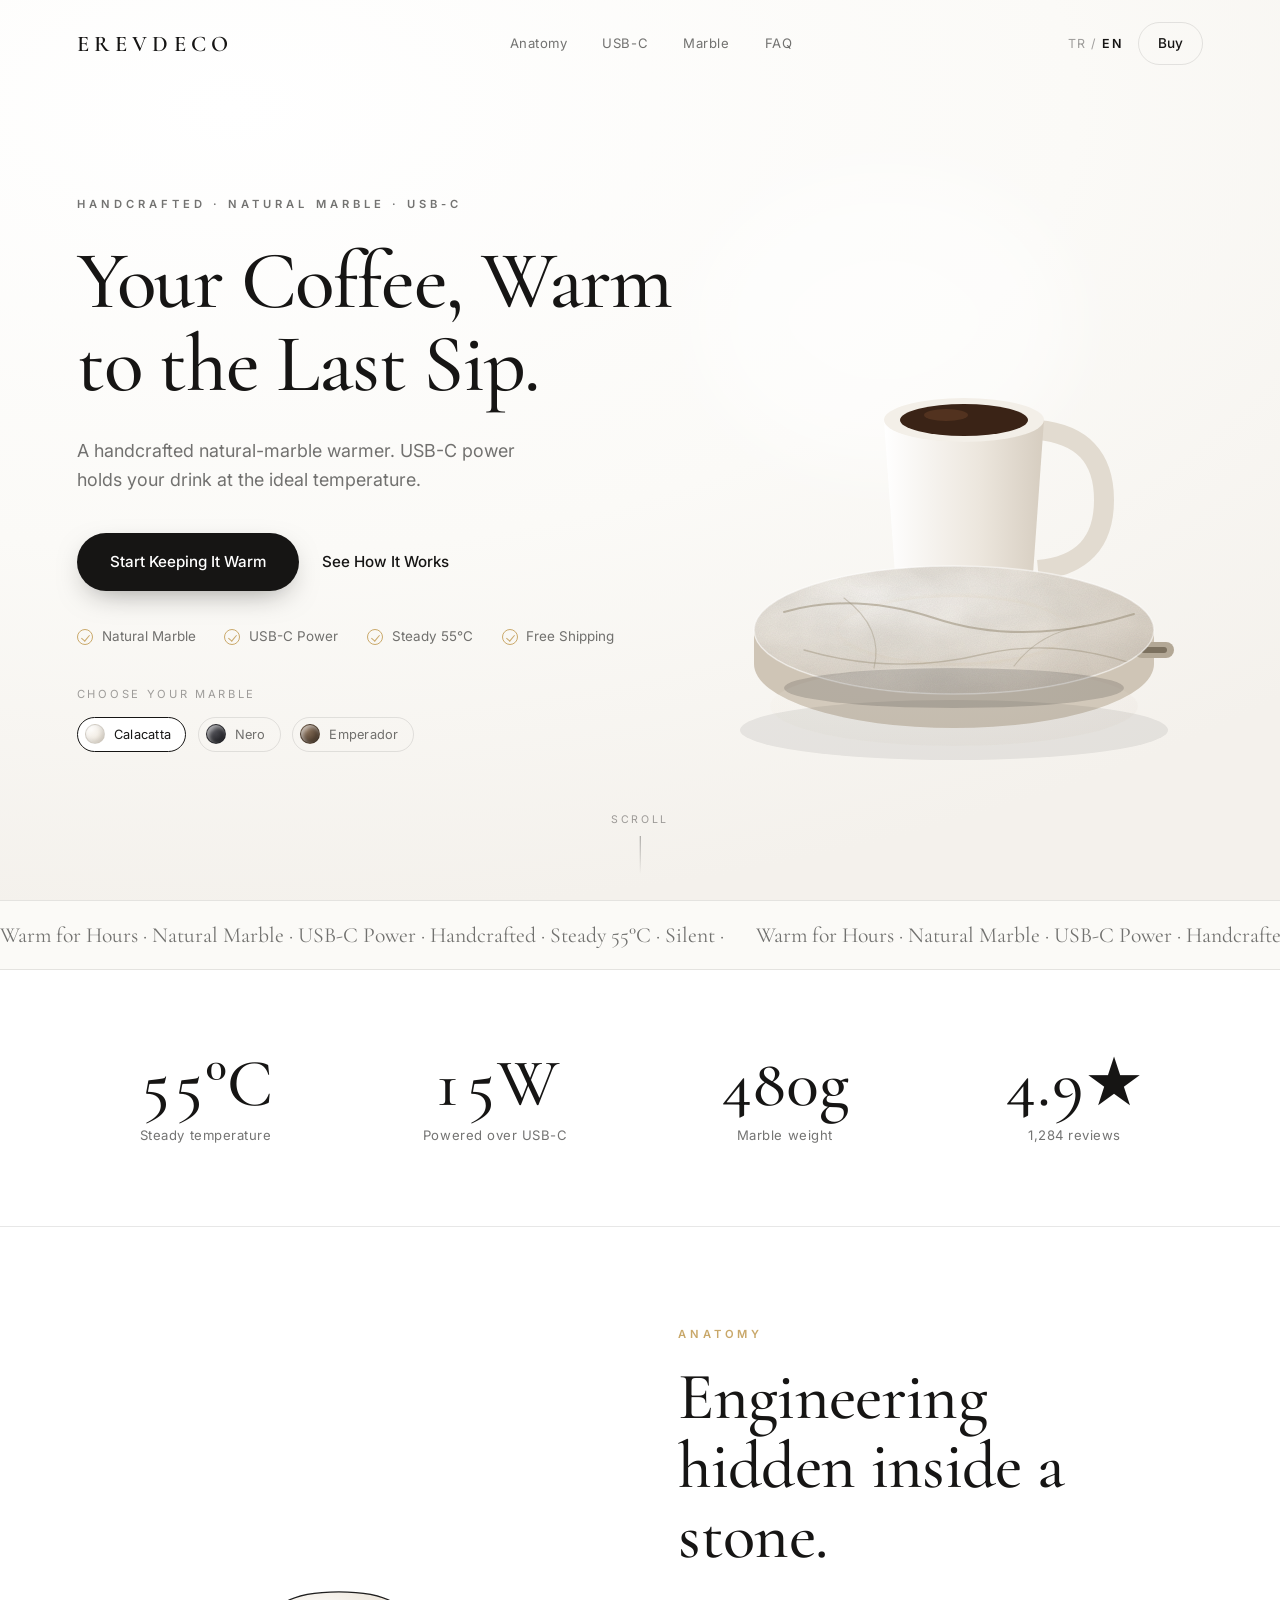
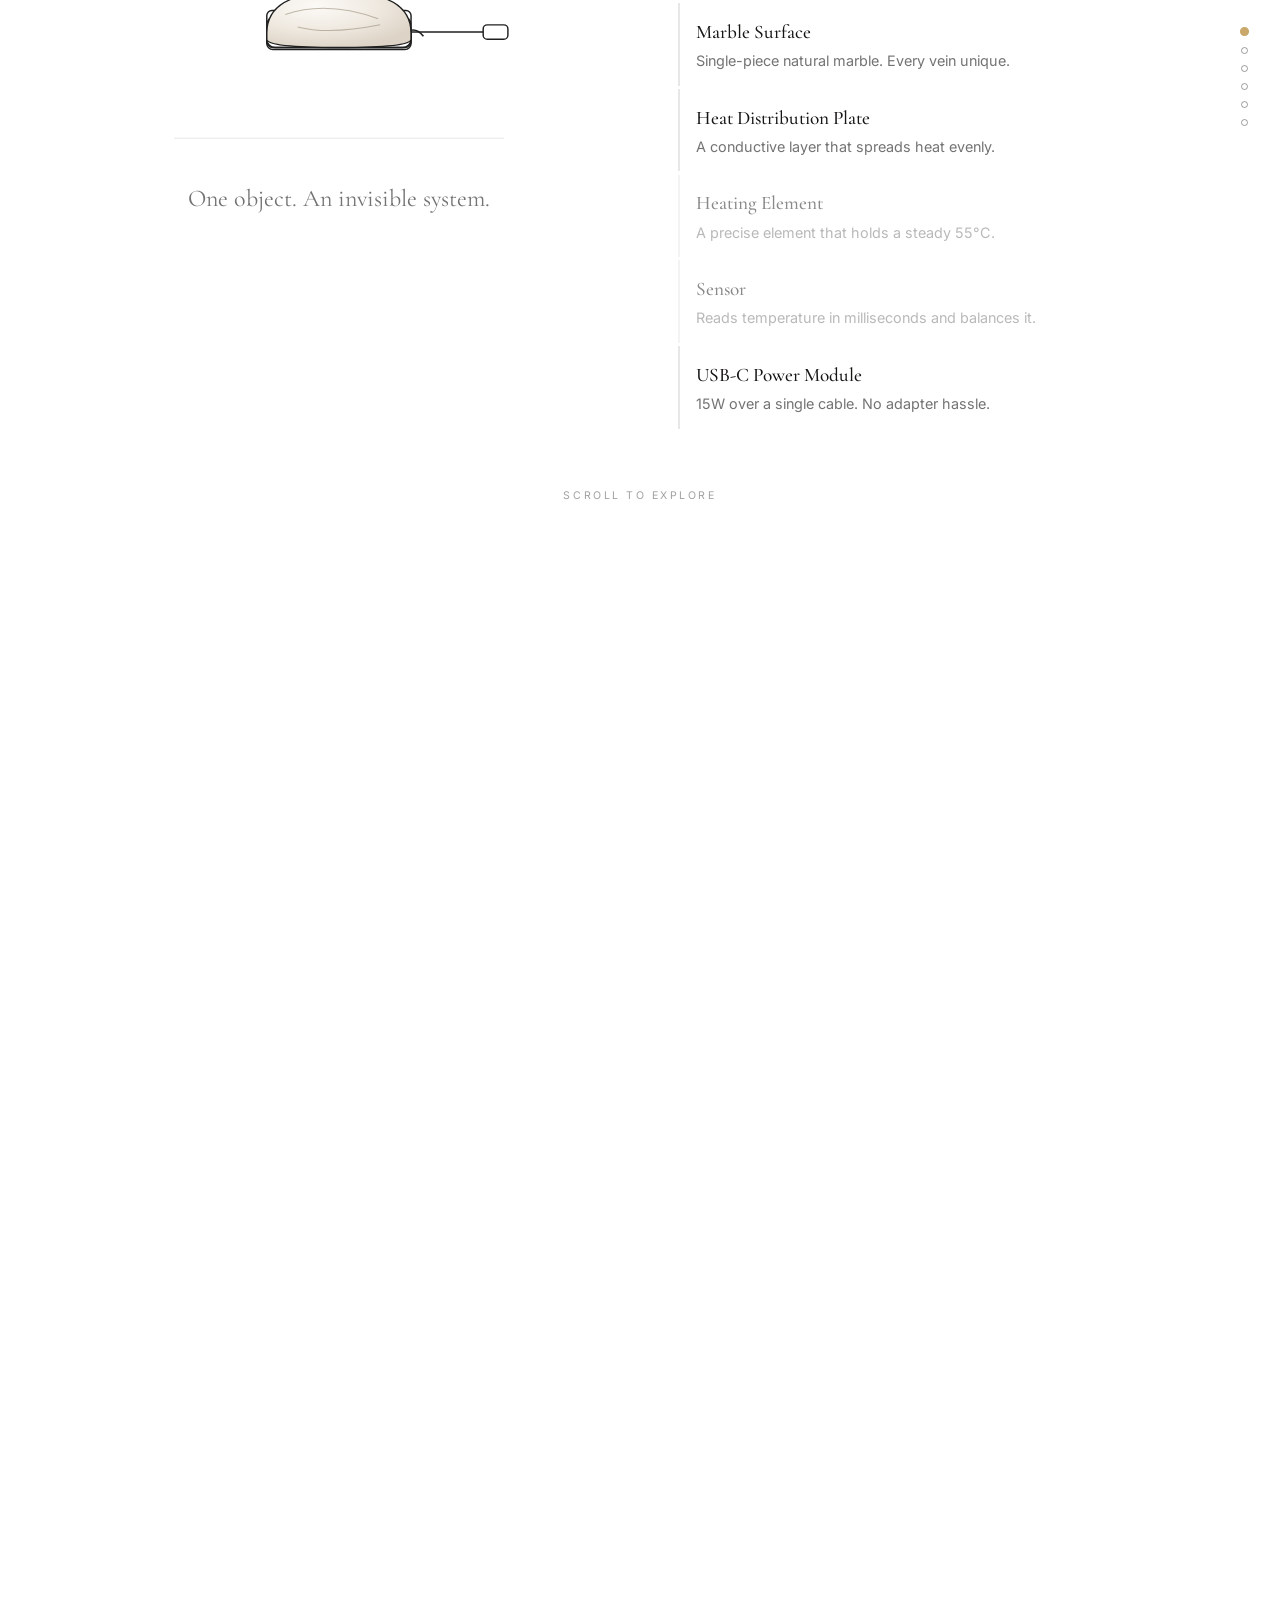
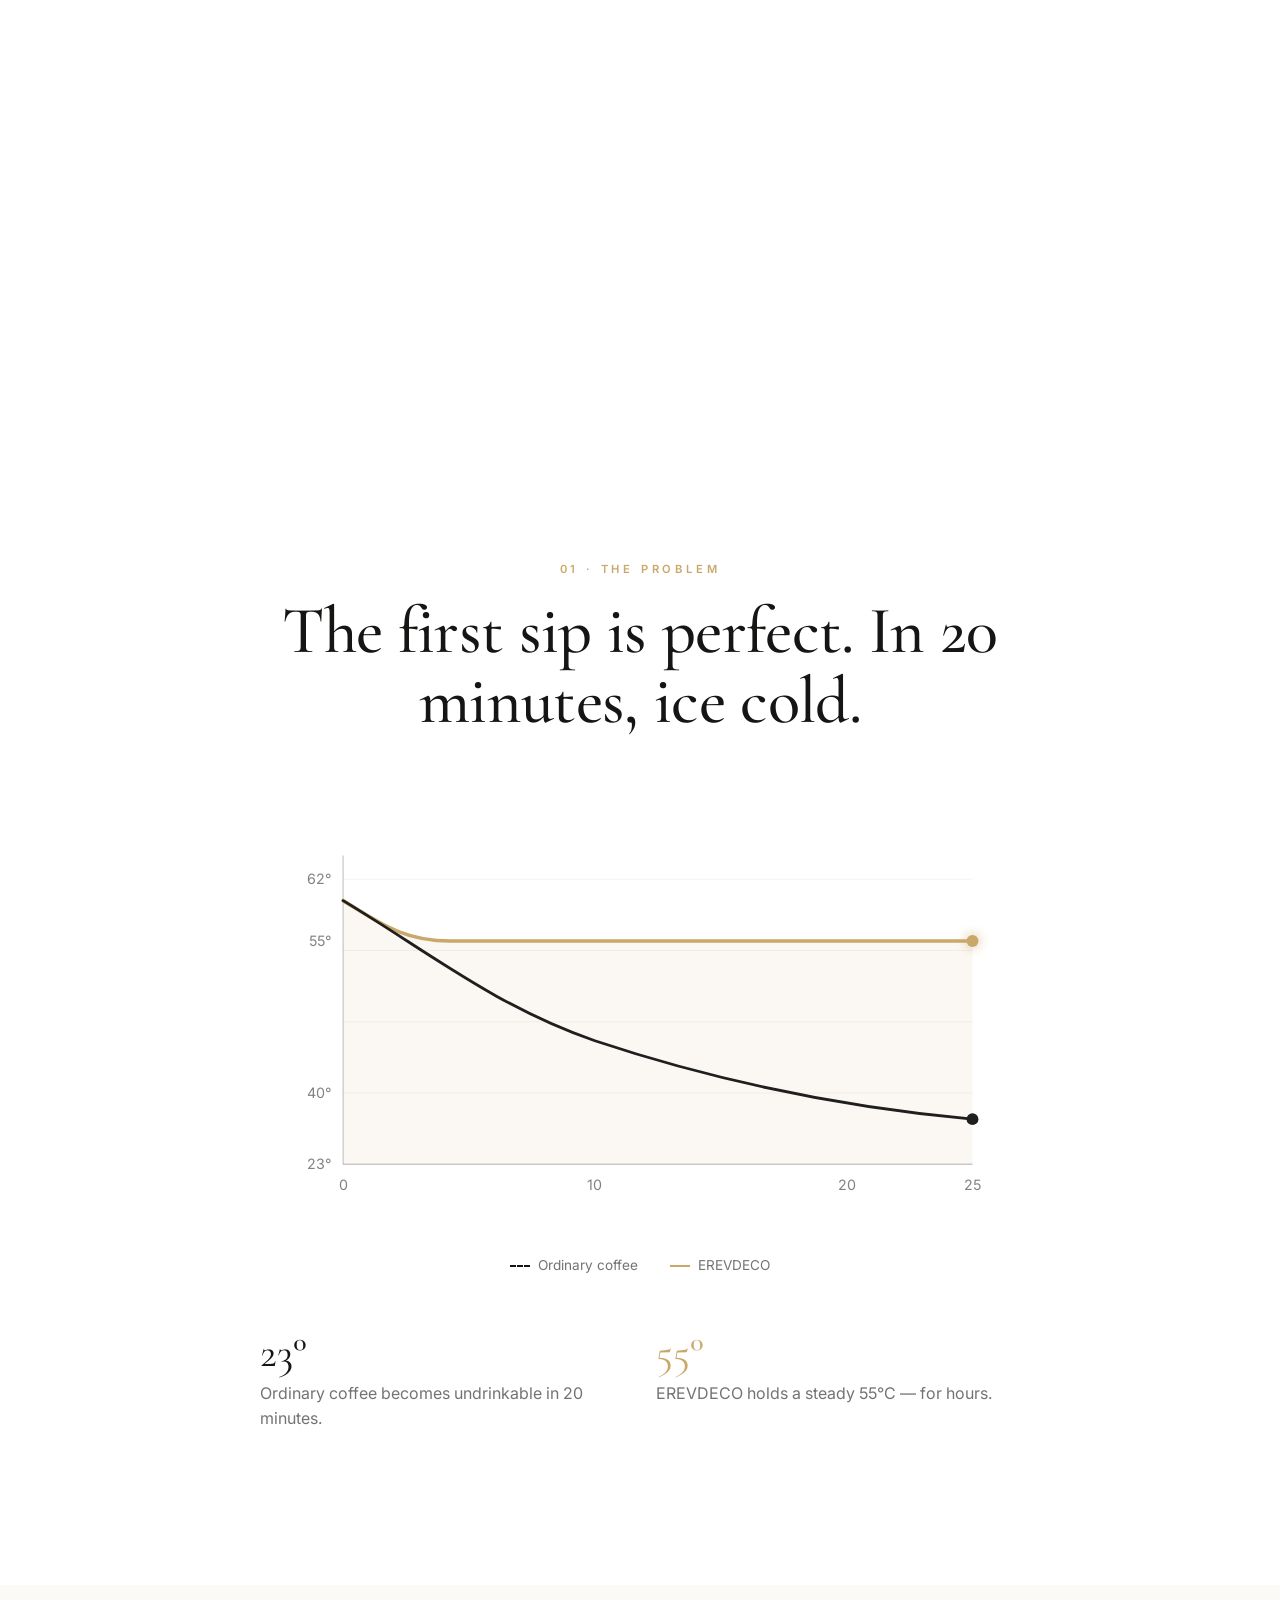
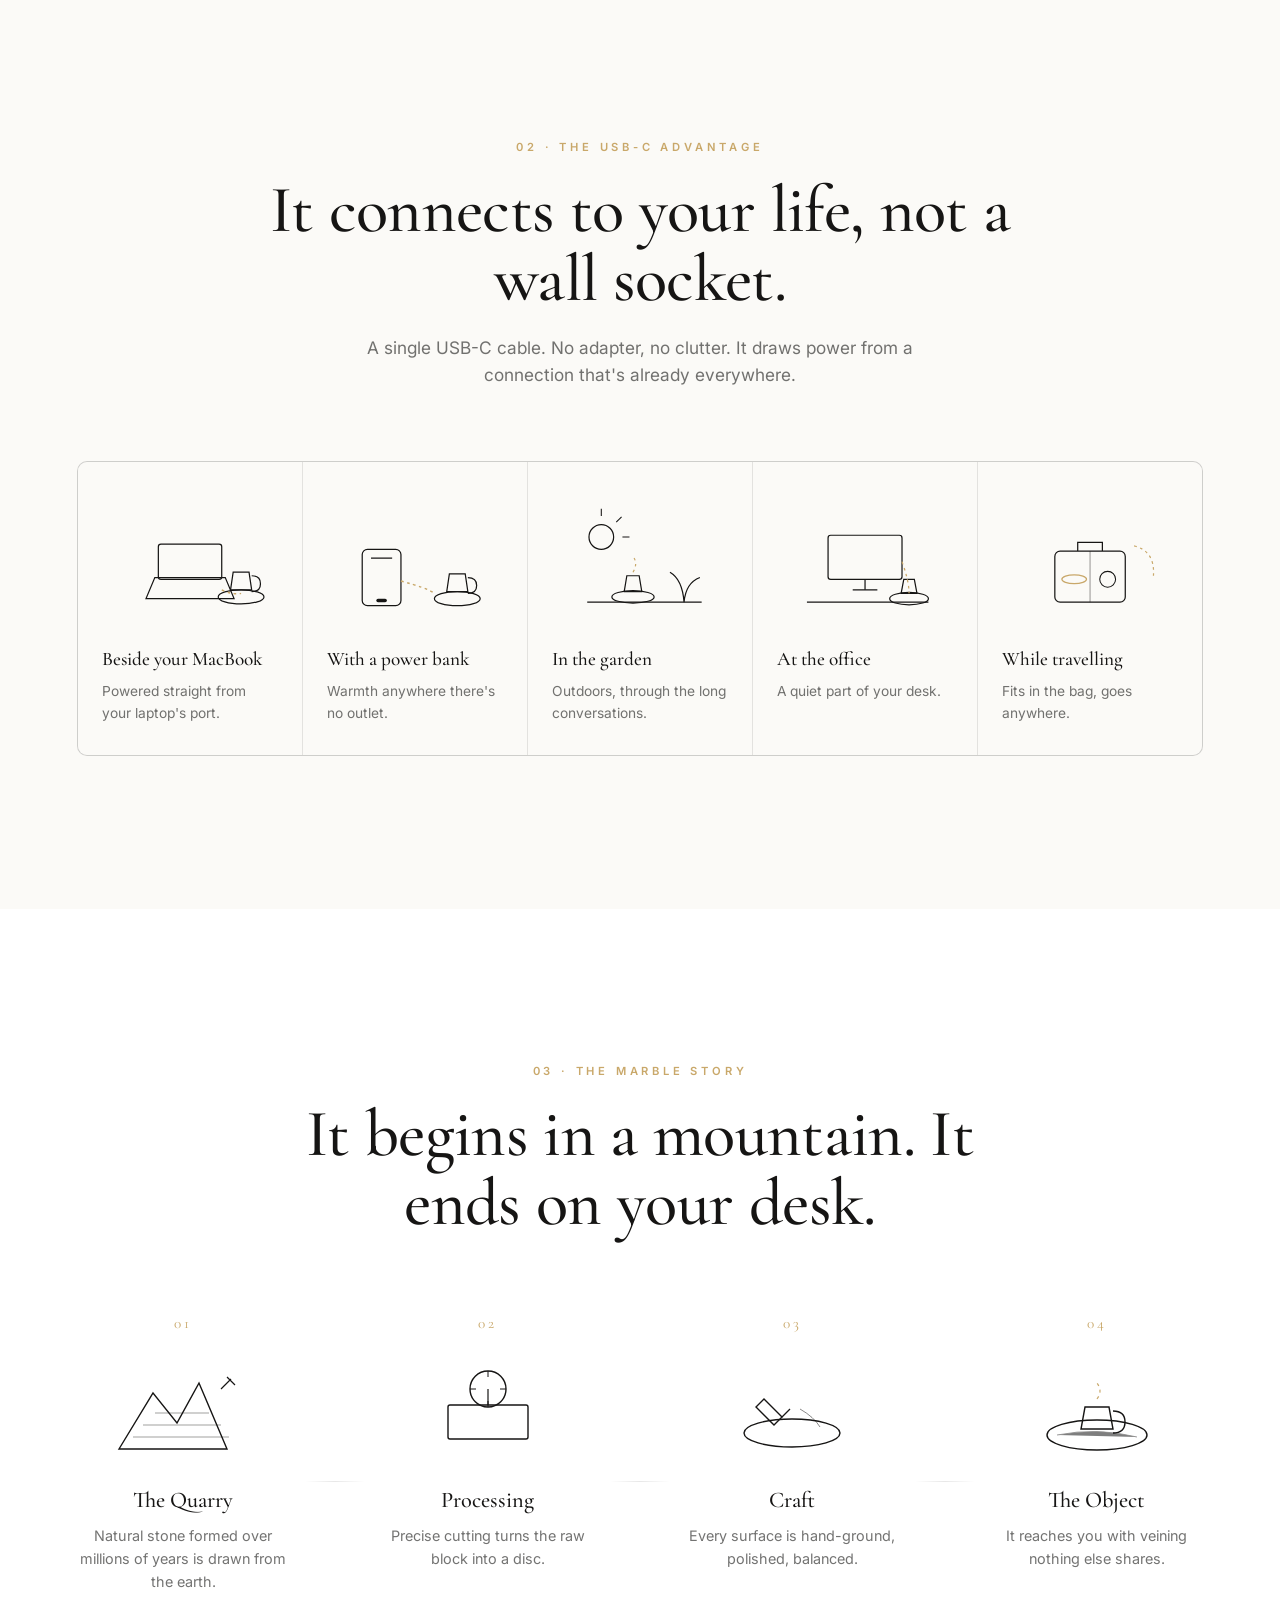
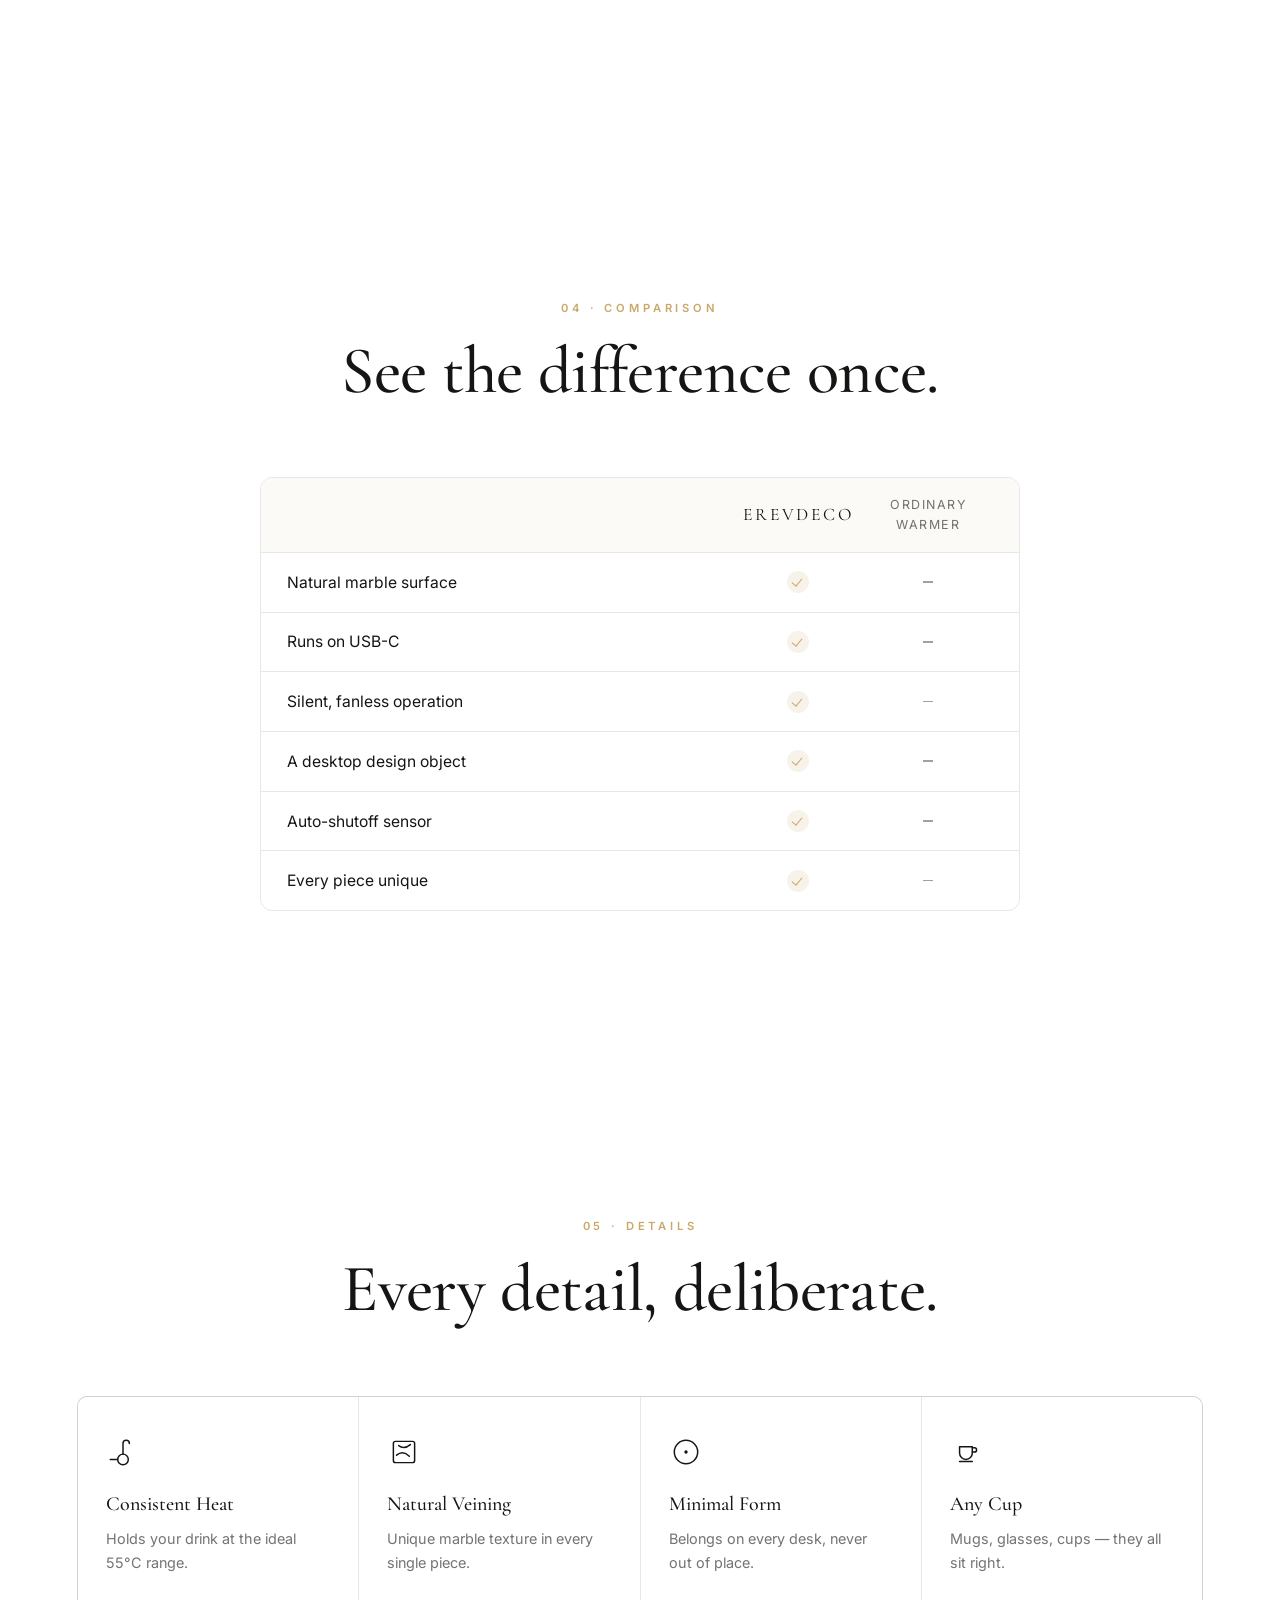
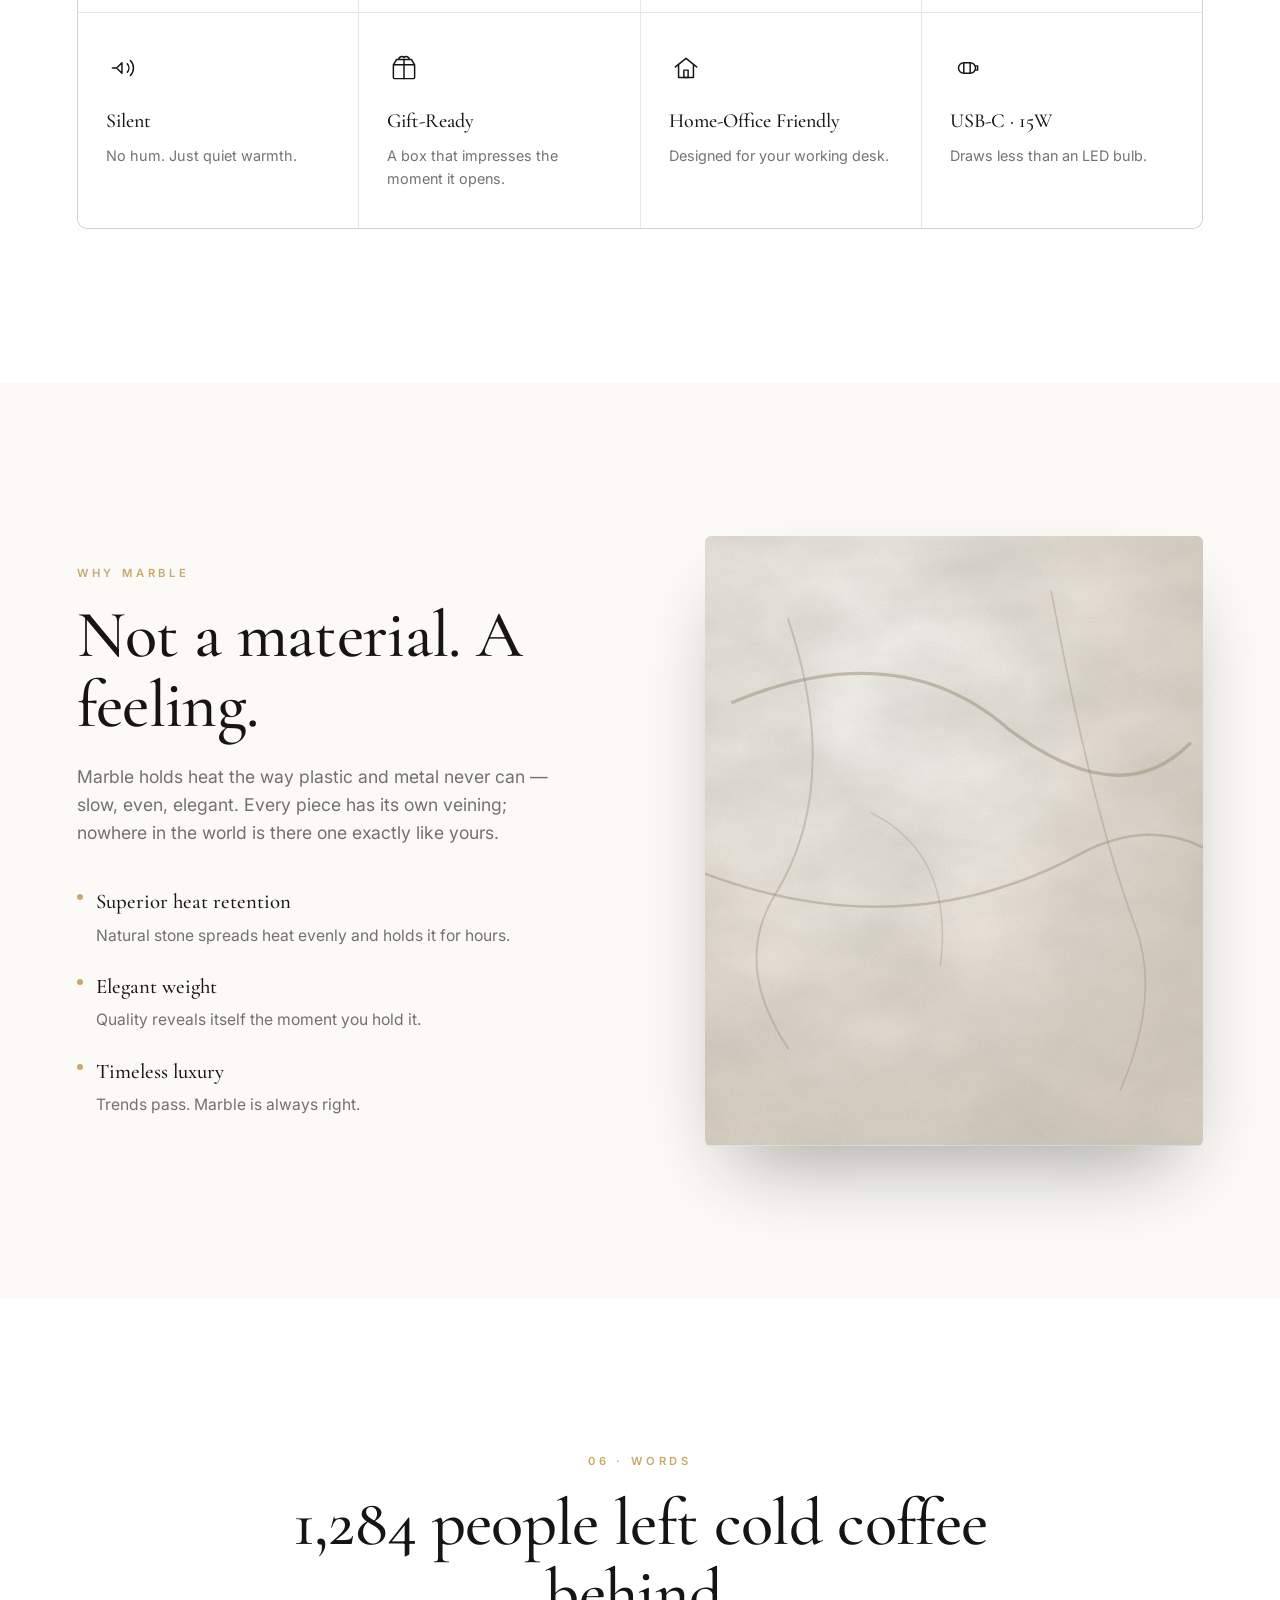
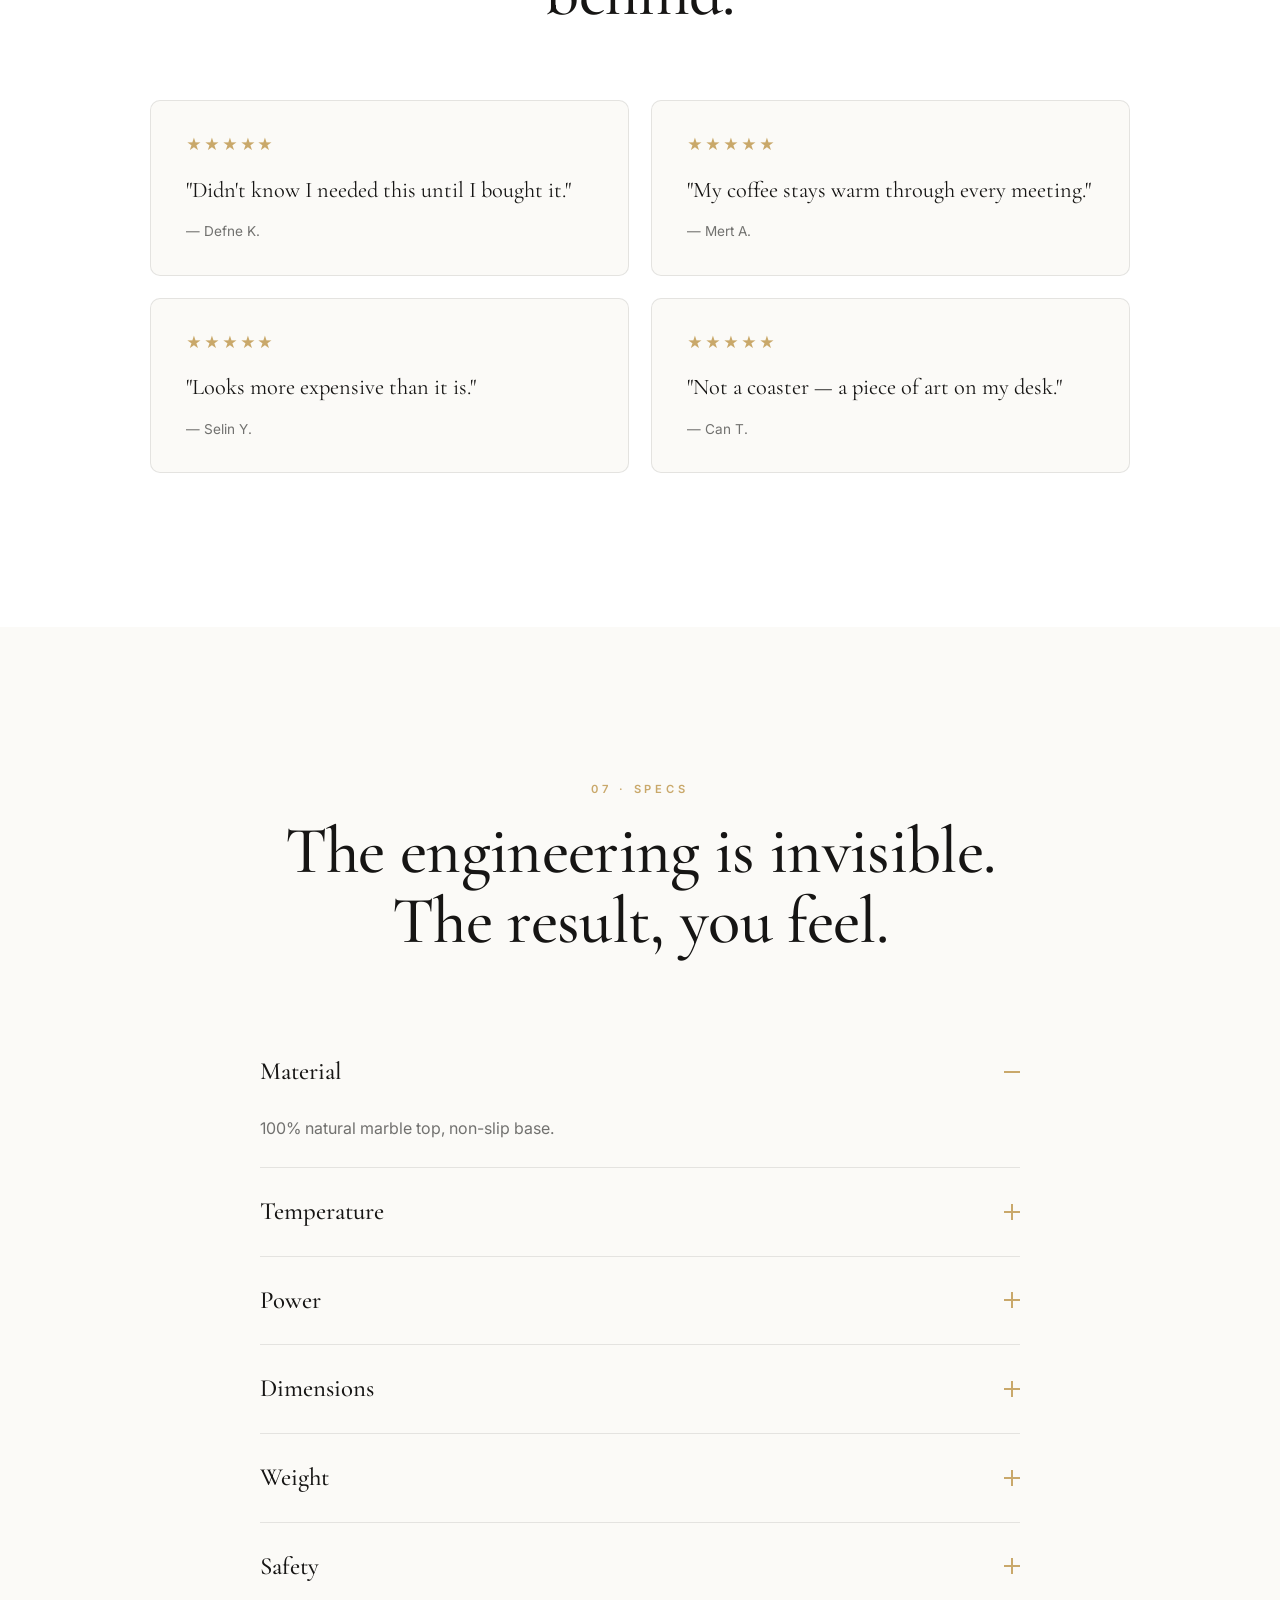
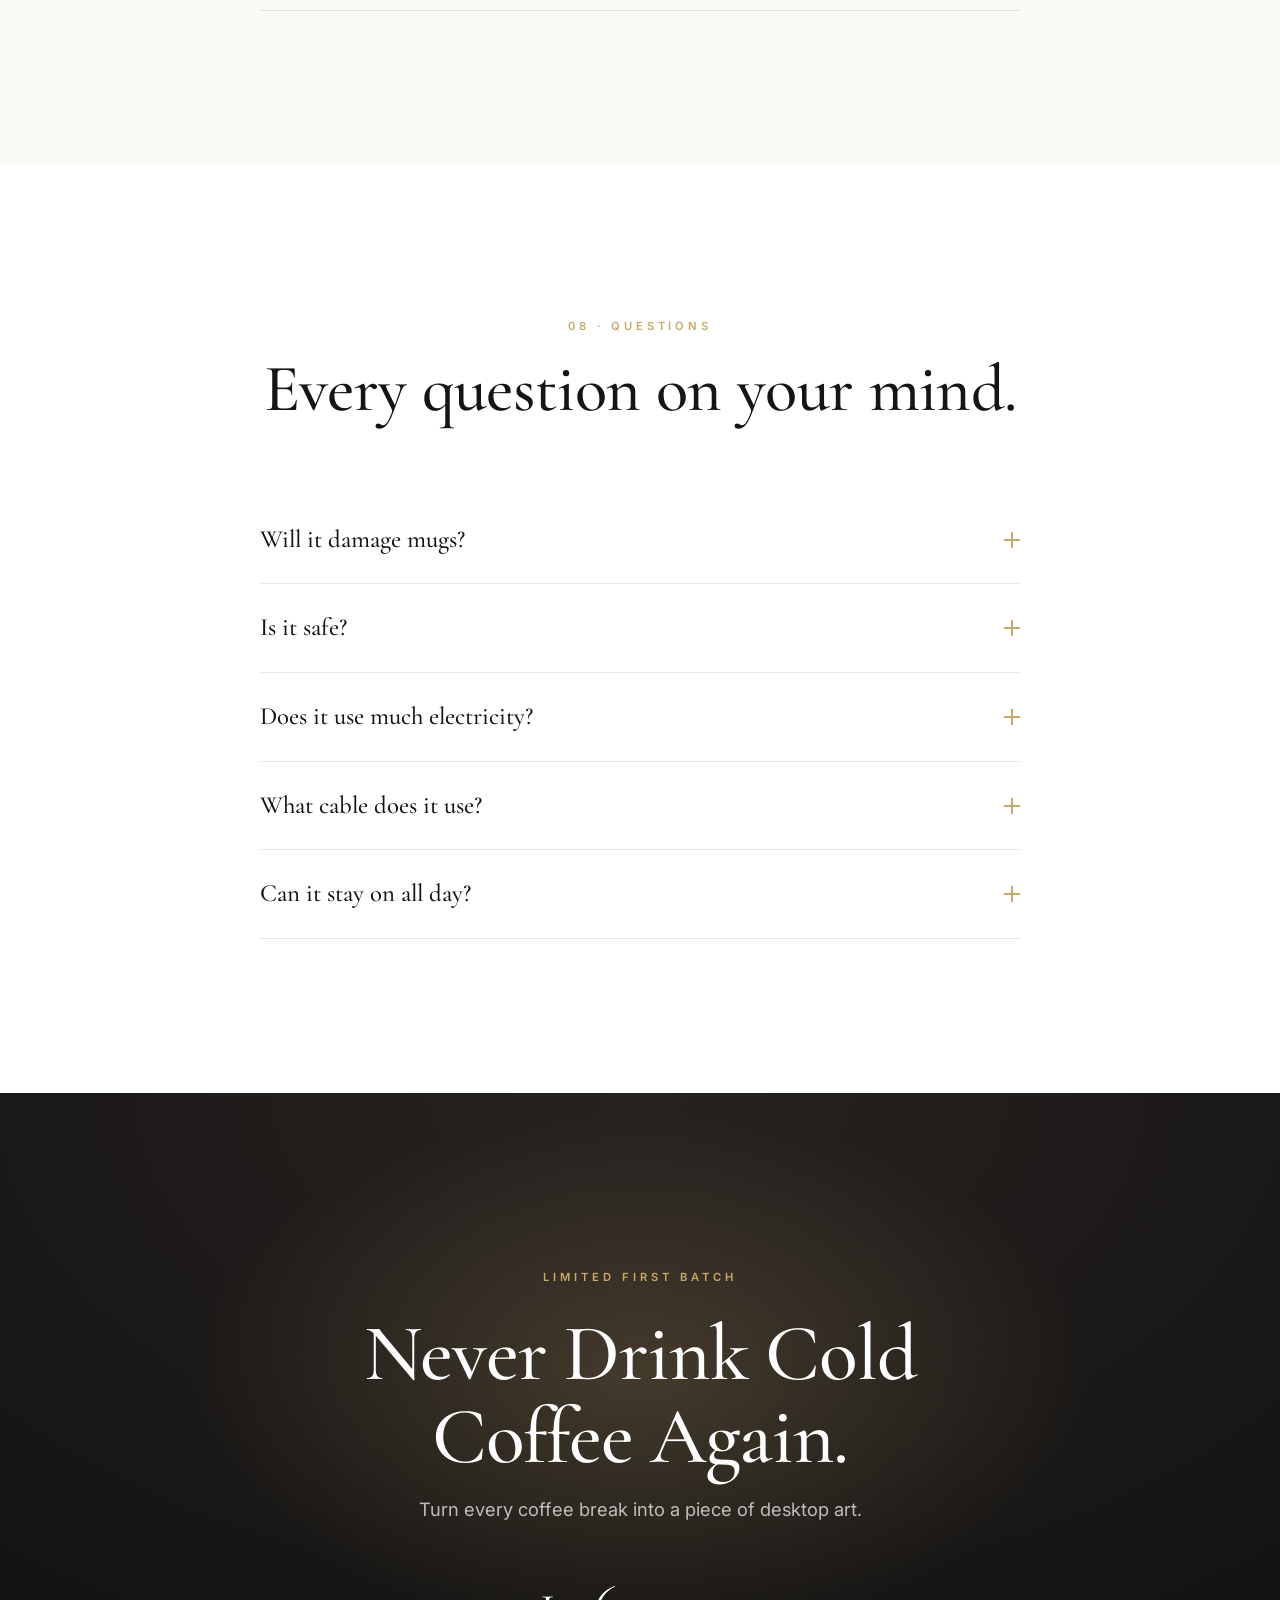
==== commit 37ced283: "A+++ pass: marble configurator, intro reveal, stat counters, comparison - Live marble configurator: " ====
--- a/index.html
+++ b/index.html
@@ -23,6 +23,14 @@
   </script>
 </head>
 <body>
+
+  <!-- ===== INTRO PRELOADER ===== -->
+  <div class="intro" id="intro" aria-hidden="true">
+    <div class="intro__inner">
+      <span class="intro__mark">EREVDECO</span>
+      <span class="intro__line"><i></i></span>
+    </div>
+  </div>
 
   <!-- ===== Reusable SVG defs: marble filters, gradients ===== -->
   <svg class="defs" width="0" height="0" aria-hidden="true" focusable="false">
@@ -39,9 +47,9 @@
         <feColorMatrix in="g" type="matrix" values="0 0 0 0 0  0 0 0 0 0  0 0 0 0 0  0 0 0 0.05 0"/>
       </filter>
       <radialGradient id="discTop" cx="34%" cy="26%" r="78%">
-        <stop offset="0%" stop-color="#fcfaf7"/>
-        <stop offset="55%" stop-color="#efe9e0"/>
-        <stop offset="100%" stop-color="#ddd3c6"/>
+        <stop offset="0%" stop-color="var(--m1)"/>
+        <stop offset="55%" stop-color="var(--m2)"/>
+        <stop offset="100%" stop-color="var(--m3)"/>
       </radialGradient>
       <radialGradient id="heatGrad" cx="50%" cy="50%" r="50%">
         <stop offset="0%" stop-color="rgba(201,168,106,.85)"/>
@@ -94,6 +102,24 @@
         <li><i class="tick"></i><span data-i18n="hero.t3">55°C Sabit Sıcaklık</span></li>
         <li><i class="tick"></i><span data-i18n="hero.t4">Ücretsiz Kargo</span></li>
       </ul>
+
+      <div class="config" role="group" aria-label="Marble selector">
+        <span class="config__label" data-i18n="hero.marble">Mermerini seç</span>
+        <div class="config__swatches">
+          <button class="swatch is-active" data-marble="calacatta" aria-label="Calacatta">
+            <span class="swatch__chip swatch__chip--calacatta"></span>
+            <span class="swatch__name">Calacatta</span>
+          </button>
+          <button class="swatch" data-marble="nero" aria-label="Nero Marquina">
+            <span class="swatch__chip swatch__chip--nero"></span>
+            <span class="swatch__name">Nero</span>
+          </button>
+          <button class="swatch" data-marble="emperador" aria-label="Emperador">
+            <span class="swatch__chip swatch__chip--emperador"></span>
+            <span class="swatch__name">Emperador</span>
+          </button>
+        </div>
+      </div>
     </div>
 
     <!-- bespoke product render -->
@@ -134,7 +160,7 @@
             <rect x="120" y="496" width="400" height="128" filter="url(#marbleClouds)" opacity=".7"/>
             <rect x="120" y="496" width="400" height="128" filter="url(#grain)"/>
             <!-- hand-drawn marble veins -->
-            <g class="veins" stroke="#9a8e79" fill="none" stroke-linecap="round">
+            <g class="veins" stroke="var(--vein)" fill="none" stroke-linecap="round">
               <path d="M150 542 q70 -20 150 6 q90 30 200 -4" stroke-width="2" opacity=".55"/>
               <path d="M170 580 q90 26 180 4 q70 -16 150 10" stroke-width="1.4" opacity=".45"/>
               <path d="M210 528 q40 30 30 70" stroke-width="1.2" opacity=".4"/>
@@ -146,8 +172,11 @@
           <!-- soft glow ring (active heat) -->
           <ellipse class="disc__glow" cx="320" cy="560" rx="120" ry="38" fill="none" stroke="url(#heatGrad)" stroke-width="10"/>
         </g>
-        <!-- ground shadow -->
-        <ellipse class="ground" cx="320" cy="660" rx="210" ry="30" fill="rgba(21,21,21,.12)"/>
+        <!-- floor reflection -->
+        <ellipse class="reflection-disc" cx="320" cy="636" rx="184" ry="40" fill="url(#discTop)" opacity=".12"/>
+        <!-- contact + ground shadow -->
+        <ellipse class="ground" cx="320" cy="618" rx="170" ry="20" fill="rgba(21,21,21,.16)"/>
+        <ellipse class="ground" cx="320" cy="660" rx="214" ry="30" fill="rgba(21,21,21,.07)"/>
       </svg>
     </div>
 
@@ -163,6 +192,14 @@
       <span data-i18n="marquee">Saatlerce Sıcak · Doğal Mermer · USB-C Güç · El Yapımı · 55°C Sabit · Sessiz · </span>
     </div>
   </div>
+
+  <!-- ===== STAT BAND ===== -->
+  <section class="stats reveal">
+    <div class="stat"><span class="stat__num" data-num="55" data-suffix="°C">0</span><span class="stat__lbl" data-i18n="stat.1">Sabit sıcaklık</span></div>
+    <div class="stat"><span class="stat__num" data-num="15" data-suffix="W">0</span><span class="stat__lbl" data-i18n="stat.2">USB-C ile güç</span></div>
+    <div class="stat"><span class="stat__num" data-num="480" data-suffix="g">0</span><span class="stat__lbl" data-i18n="stat.3">Mermer ağırlığı</span></div>
+    <div class="stat"><span class="stat__num" data-num="4.9" data-dec="1" data-suffix="★">0</span><span class="stat__lbl" data-i18n="stat.4">1.284 değerlendirme</span></div>
+  </section>
 
   <!-- ===== ANATOMY — pinned scroll storytelling ===== -->
   <section class="anatomy" id="anatomi">
@@ -210,7 +247,7 @@
             <g class="lay" id="layMarble">
               <path d="M150 250 q0 -40 70 -40 q70 0 70 40 v6 q0 8 -70 8 q-70 0 -70 -8 z"
                     fill="url(#discTop)" stroke="#1f1f1f" stroke-width="1.4"/>
-              <g stroke="#9a8e79" stroke-width="1" fill="none" opacity=".6">
+              <g stroke="var(--vein)" stroke-width="1" fill="none" opacity=".6">
                 <path d="M168 232 q40 -14 90 4"/><path d="M180 244 q30 8 80 -2"/>
               </g>
             </g>
@@ -237,6 +274,9 @@
             <li class="layer" data-layer="5"><b data-i18n="anat.l5.t">USB-C Güç Modülü</b><span data-i18n="anat.l5.b">Tek kabloyla 15W. Adaptör derdi yok.</span></li>
           </ol>
         </aside>
+      </div>
+      <div class="anatomy__dots" id="anatDots" aria-hidden="true">
+        <i class="is-on"></i><i></i><i></i><i></i><i></i><i></i>
       </div>
       <div class="anatomy__cue"><span data-i18n="anat.scrollcue">İncelemek için kaydır</span></div>
     </div>
@@ -447,6 +487,27 @@
     </div>
   </section>
 
+  <!-- ===== COMPARISON ===== -->
+  <section class="compare section">
+    <div class="section__head reveal">
+      <p class="kicker" data-i18n="compare.kicker">KARŞILAŞTIRMA</p>
+      <h2 class="display" data-i18n="compare.h2">Aradaki farkı bir kez görün.</h2>
+    </div>
+    <div class="compare__grid reveal">
+      <div class="compare__row compare__row--head">
+        <span></span>
+        <span class="compare__col compare__col--erev">EREVDECO</span>
+        <span class="compare__col" data-i18n="compare.other">Sıradan ısıtıcı</span>
+      </div>
+      <div class="compare__row"><span data-i18n="compare.r1">Doğal mermer yüzey</span><b class="yes"></b><b class="no"></b></div>
+      <div class="compare__row"><span data-i18n="compare.r2">USB-C ile çalışır</span><b class="yes"></b><b class="no"></b></div>
+      <div class="compare__row"><span data-i18n="compare.r3">Sessiz, fansız çalışma</span><b class="yes"></b><b class="no"></b></div>
+      <div class="compare__row"><span data-i18n="compare.r4">Masaüstü tasarım objesi</span><b class="yes"></b><b class="no"></b></div>
+      <div class="compare__row"><span data-i18n="compare.r5">Otomatik kapanma sensörü</span><b class="yes"></b><b class="no"></b></div>
+      <div class="compare__row"><span data-i18n="compare.r6">Her parçası benzersiz</span><b class="yes"></b><b class="no"></b></div>
+    </div>
+  </section>
+
   <!-- ===== FEATURES — bespoke line icons ===== -->
   <section class="features section">
     <div class="section__head reveal">
@@ -507,7 +568,7 @@
           <rect width="360" height="440" fill="url(#discTop)"/>
           <rect width="360" height="440" filter="url(#marbleClouds)" opacity=".8"/>
           <rect width="360" height="440" filter="url(#grain)"/>
-          <g class="veins" stroke="#9a8e79" fill="none" stroke-linecap="round">
+          <g class="veins" stroke="var(--vein)" fill="none" stroke-linecap="round">
             <path d="M20 120 q120 -50 200 20 q80 60 130 10" stroke-width="2.4" opacity=".5"/>
             <path d="M-10 240 q150 60 280 -10 q60 -32 110 8" stroke-width="1.8" opacity=".45"/>
             <path d="M60 60 q40 120 -10 200 q-30 50 10 110" stroke-width="1.4" opacity=".4"/>
@@ -590,6 +651,10 @@
   <footer class="footer">
     <div class="footer__brand">EREVDECO</div>
     <p data-i18n="footer.tag">Günlük ritüelleriniz için yapılmış masaüstü objeler.</p>
+    <form class="newsletter" id="newsletter" novalidate>
+      <input type="email" class="newsletter__input" id="nlEmail" placeholder="ornek@eposta.com" data-i18n-ph="footer.nl.ph" aria-label="E-posta" required />
+      <button type="submit" class="btn btn--solid newsletter__btn" data-i18n="footer.nl.cta">Haberdar Et</button>
+    </form>
     <div class="footer__links">
       <a href="#anatomi" data-i18n="nav.anat">Anatomi</a>
       <a href="#usbc" data-i18n="nav.usbc">USB-C</a>
--- a/css/style.css
+++ b/css/style.css
@@ -13,6 +13,9 @@
   --ink-60:rgba(22,21,20,.6);
   --ink-40:rgba(22,21,20,.4);
   --line:rgba(22,21,20,.1);
+
+  /* live marble theme (Calacatta default) */
+  --m1:#fcfaf7; --m2:#efe9e0; --m3:#ddd3c6; --vein:#9a8e79;
 
   --serif:"Cormorant Garamond",Georgia,serif;
   --sans:"Inter",-apple-system,BlinkMacSystemFont,"Segoe UI",sans-serif;
@@ -362,9 +365,94 @@
   .usbc__grid{grid-template-columns:1fr}
   .anatomy__scroller{height:420vh}
 }
+/* =====================================================================
+   A+++ LAYER — marble themes, intro, configurator, stats, comparison
+   ===================================================================== */
+
+/* live marble variants */
+body[data-marble="nero"]{--m1:#4a4a50;--m2:#27272c;--m3:#131316;--vein:#d2cdc2}
+body[data-marble="emperador"]{--m1:#7a6650;--m2:#544435;--m3:#372a1f;--vein:#d8bd92}
+.disc__top,.disc__side,.marble-macro rect:first-child{transition:fill .8s var(--ease)}
+.disc__side{transition:fill .8s var(--ease)}
+body[data-marble="nero"] .disc__side{fill:#1c1c1f}
+body[data-marble="emperador"] .disc__side{fill:#3f3326}
+
+/* intro preloader */
+.intro{position:fixed;inset:0;z-index:500;background:var(--paper);display:flex;align-items:center;justify-content:center;transition:opacity .8s var(--ease),visibility .8s var(--ease)}
+.intro.is-done{opacity:0;visibility:hidden}
+.intro__inner{display:flex;flex-direction:column;align-items:center;gap:1.2rem}
+.intro__mark{font-family:var(--serif);font-size:clamp(1.6rem,5vw,2.6rem);letter-spacing:.5em;padding-left:.5em;color:var(--char);
+  -webkit-mask:linear-gradient(90deg,#000 0 50%,rgba(0,0,0,.18) 50% 100%);mask:linear-gradient(90deg,#000 0 50%,rgba(0,0,0,.18) 50% 100%);
+  -webkit-mask-size:200% 100%;mask-size:200% 100%;-webkit-mask-position:100% 0;mask-position:100% 0;animation:introMark 1.4s var(--ease) forwards}
+@keyframes introMark{to{-webkit-mask-position:0 0;mask-position:0 0}}
+.intro__line{display:block;width:160px;height:1px;background:var(--line);overflow:hidden}
+.intro__line i{display:block;height:100%;width:100%;background:var(--gold);transform:scaleX(0);transform-origin:left;animation:introLine 1.4s var(--ease) forwards}
+@keyframes introLine{to{transform:scaleX(1)}}
+
+/* marble configurator */
+.config{margin-top:2.4rem;display:flex;flex-direction:column;gap:.8rem}
+.config__label{font-size:.7rem;letter-spacing:.24em;text-transform:uppercase;color:var(--ink-40)}
+.config__swatches{display:flex;gap:.7rem}
+.swatch{display:flex;align-items:center;gap:.55rem;background:none;border:1px solid var(--line);border-radius:100px;padding:.4rem .9rem .4rem .45rem;cursor:pointer;font-family:var(--sans);font-size:.8rem;color:var(--ink-60);transition:border-color .4s var(--ease),color .4s var(--ease),background .4s var(--ease)}
+.swatch:hover{border-color:var(--gold)}
+.swatch.is-active{border-color:var(--char);color:var(--char);background:var(--white)}
+.swatch__chip{width:20px;height:20px;border-radius:50%;border:1px solid rgba(0,0,0,.12);flex:none;box-shadow:inset -2px -2px 4px rgba(0,0,0,.12),inset 2px 2px 4px rgba(255,255,255,.6)}
+.swatch__chip--calacatta{background:radial-gradient(circle at 32% 28%,#fcfaf7,#e6ddcf)}
+.swatch__chip--nero{background:radial-gradient(circle at 32% 28%,#54545a,#16161a)}
+.swatch__chip--emperador{background:radial-gradient(circle at 32% 28%,#8a715a,#3a2c20)}
+.swatch__name{letter-spacing:.02em}
+
+/* stat band */
+.stats{max-width:var(--maxw);margin:0 auto;padding:clamp(3rem,7vw,5rem) var(--pad);display:grid;grid-template-columns:repeat(4,1fr);gap:2rem;border-bottom:1px solid var(--line)}
+.stat{text-align:center;display:flex;flex-direction:column;gap:.5rem}
+.stat__num{font-family:var(--serif);font-size:clamp(2.6rem,6vw,4.2rem);font-weight:500;line-height:1;color:var(--char);font-variant-numeric:tabular-nums}
+.stat__lbl{font-size:.82rem;letter-spacing:.04em;color:var(--ink-60)}
+
+/* comparison */
+.compare__grid{max-width:760px;margin:0 auto;border:1px solid var(--line);border-radius:12px;overflow:hidden}
+.compare__row{display:grid;grid-template-columns:1fr 130px 130px;align-items:center;padding:1.05rem 1.6rem;border-top:1px solid var(--line);font-size:.98rem}
+.compare__row:first-child{border-top:none}
+.compare__row--head{background:var(--paper)}
+.compare__col{text-align:center;font-size:.78rem;letter-spacing:.12em;text-transform:uppercase;color:var(--ink-60)}
+.compare__col--erev{font-family:var(--serif);font-size:1.1rem;letter-spacing:.16em;text-transform:none;color:var(--char)}
+.compare__row b{justify-self:center;width:22px;height:22px;border-radius:50%;position:relative}
+.compare__row .yes{background:rgba(201,168,106,.14)}
+.compare__row .yes::after{content:"";position:absolute;left:7px;top:5px;width:5px;height:9px;border:1.6px solid var(--gold);border-top:none;border-left:none;transform:rotate(40deg)}
+.compare__row .no::after{content:"";position:absolute;left:6px;top:10px;width:10px;height:1.5px;background:var(--ink-40)}
+
+/* newsletter */
+.newsletter{display:flex;gap:.6rem;max-width:400px;margin:1.8rem auto 0;flex-wrap:wrap;justify-content:center}
+.newsletter__input{flex:1;min-width:200px;border:1px solid var(--line);background:var(--white);border-radius:100px;padding:1em 1.4em;font-family:var(--sans);font-size:.9rem;color:var(--char);transition:border-color .3s}
+.newsletter__input:focus{outline:none;border-color:var(--gold)}
+.newsletter__btn{padding:1em 1.8em}
+
+/* anatomy phase dots */
+.anatomy__dots{position:absolute;top:50%;right:clamp(12px,3vw,32px);transform:translateY(-50%);display:flex;flex-direction:column;gap:.7rem}
+.anatomy__dots i{width:7px;height:7px;border-radius:50%;border:1px solid var(--ink-40);transition:background .4s var(--ease),border-color .4s var(--ease),transform .4s var(--ease)}
+.anatomy__dots i.is-on{background:var(--gold);border-color:var(--gold);transform:scale(1.3)}
+@media (max-width:980px){.anatomy__dots{flex-direction:row;top:auto;bottom:3.4rem;right:50%;transform:translateX(50%)}}
+
+/* editorial auto-numbering */
+body{counter-reset:sec}
+.section__head{counter-increment:sec}
+.section__head .kicker::before{content:counter(sec,decimal-leading-zero) " · "}
+
+/* magnetic targets */
+.btn--solid,.btn--xl{will-change:transform}
+
+/* refined focus states */
+a:focus-visible,button:focus-visible,input:focus-visible,summary:focus-visible{outline:2px solid var(--gold);outline-offset:3px;border-radius:4px}
+
+@media (max-width:760px){
+  .stats{grid-template-columns:1fr 1fr;gap:2.4rem 1rem}
+  .compare__row{grid-template-columns:1fr 70px 70px;padding:1rem;font-size:.9rem}
+}
+
 @media (prefers-reduced-motion:reduce){
   *,*::before,*::after{animation:none!important;transition-duration:.01ms!important}
   .reveal{opacity:1;transform:none}
   .chart__erev,.chart__normal{stroke-dashoffset:0}
   .chart__area,.chart__dot{opacity:1}
-}
+  .intro{display:none}
+  .intro__mark{-webkit-mask:none;mask:none}
+}
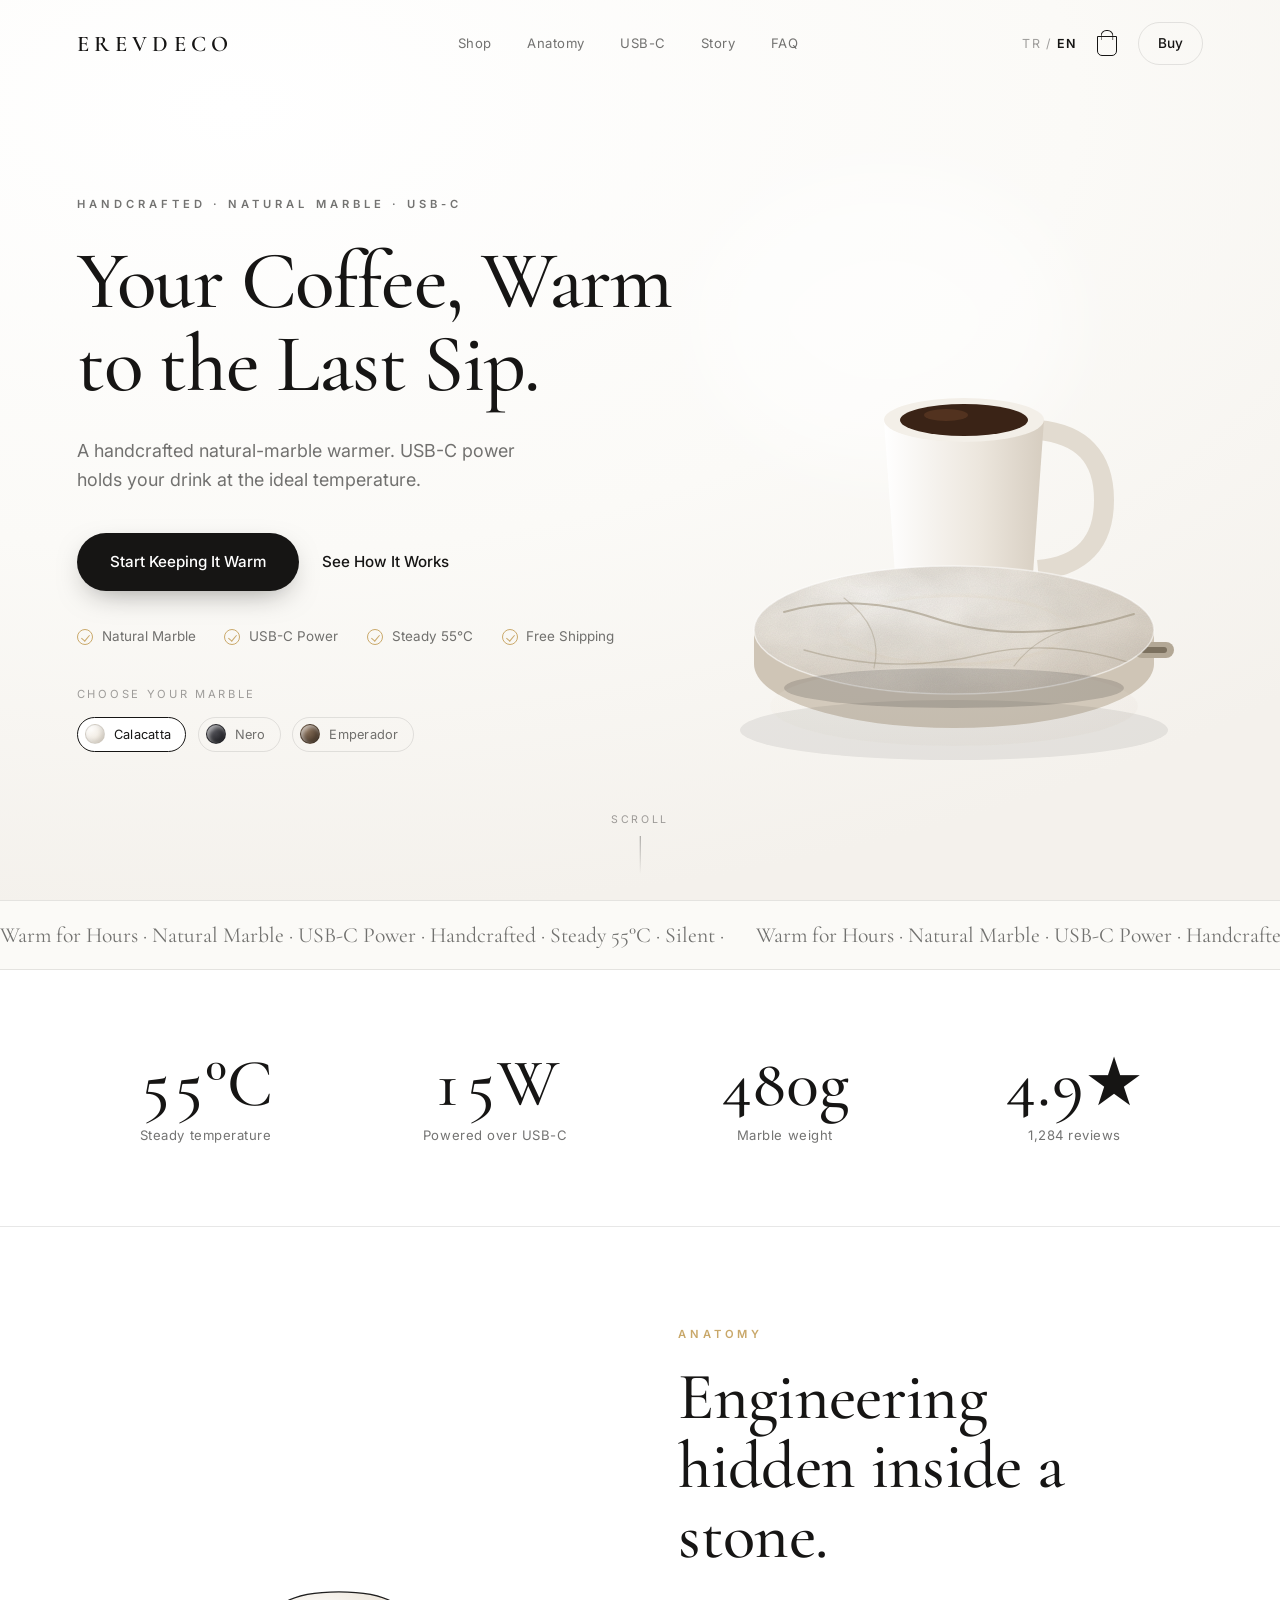
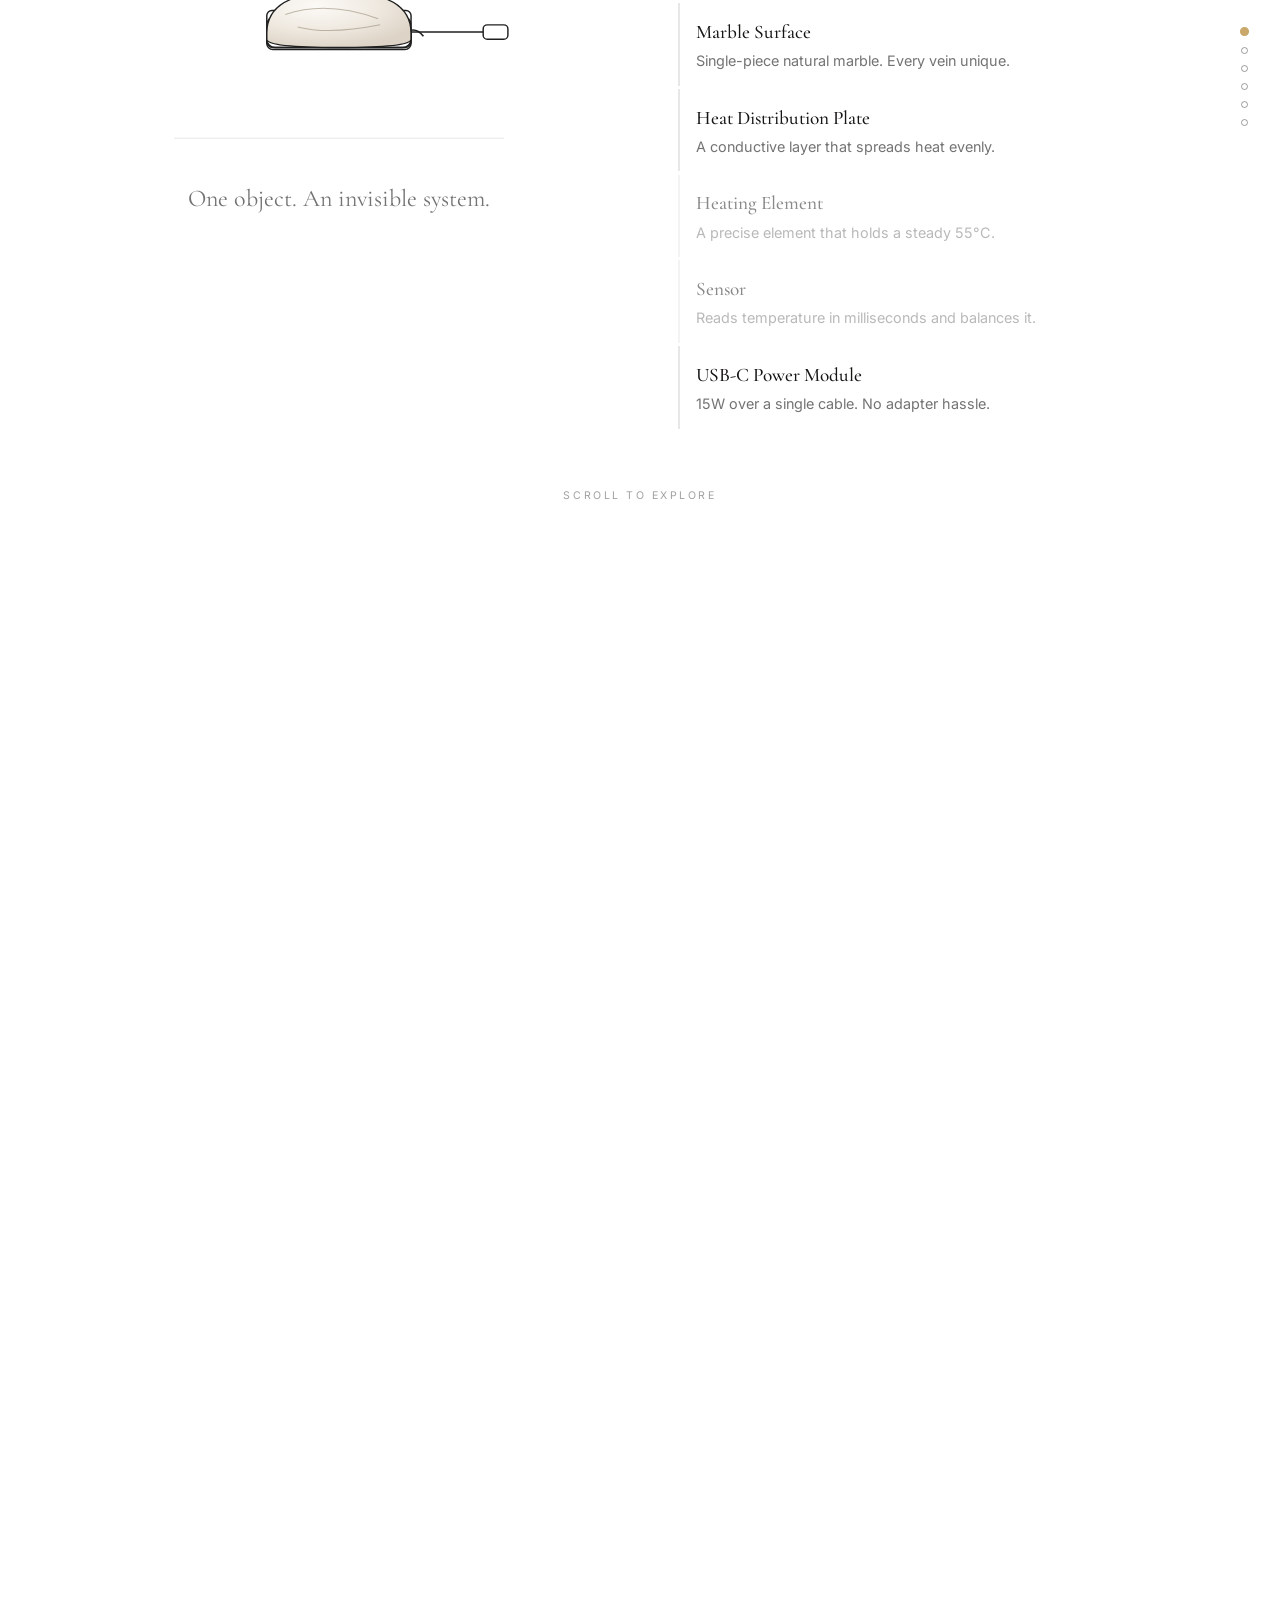
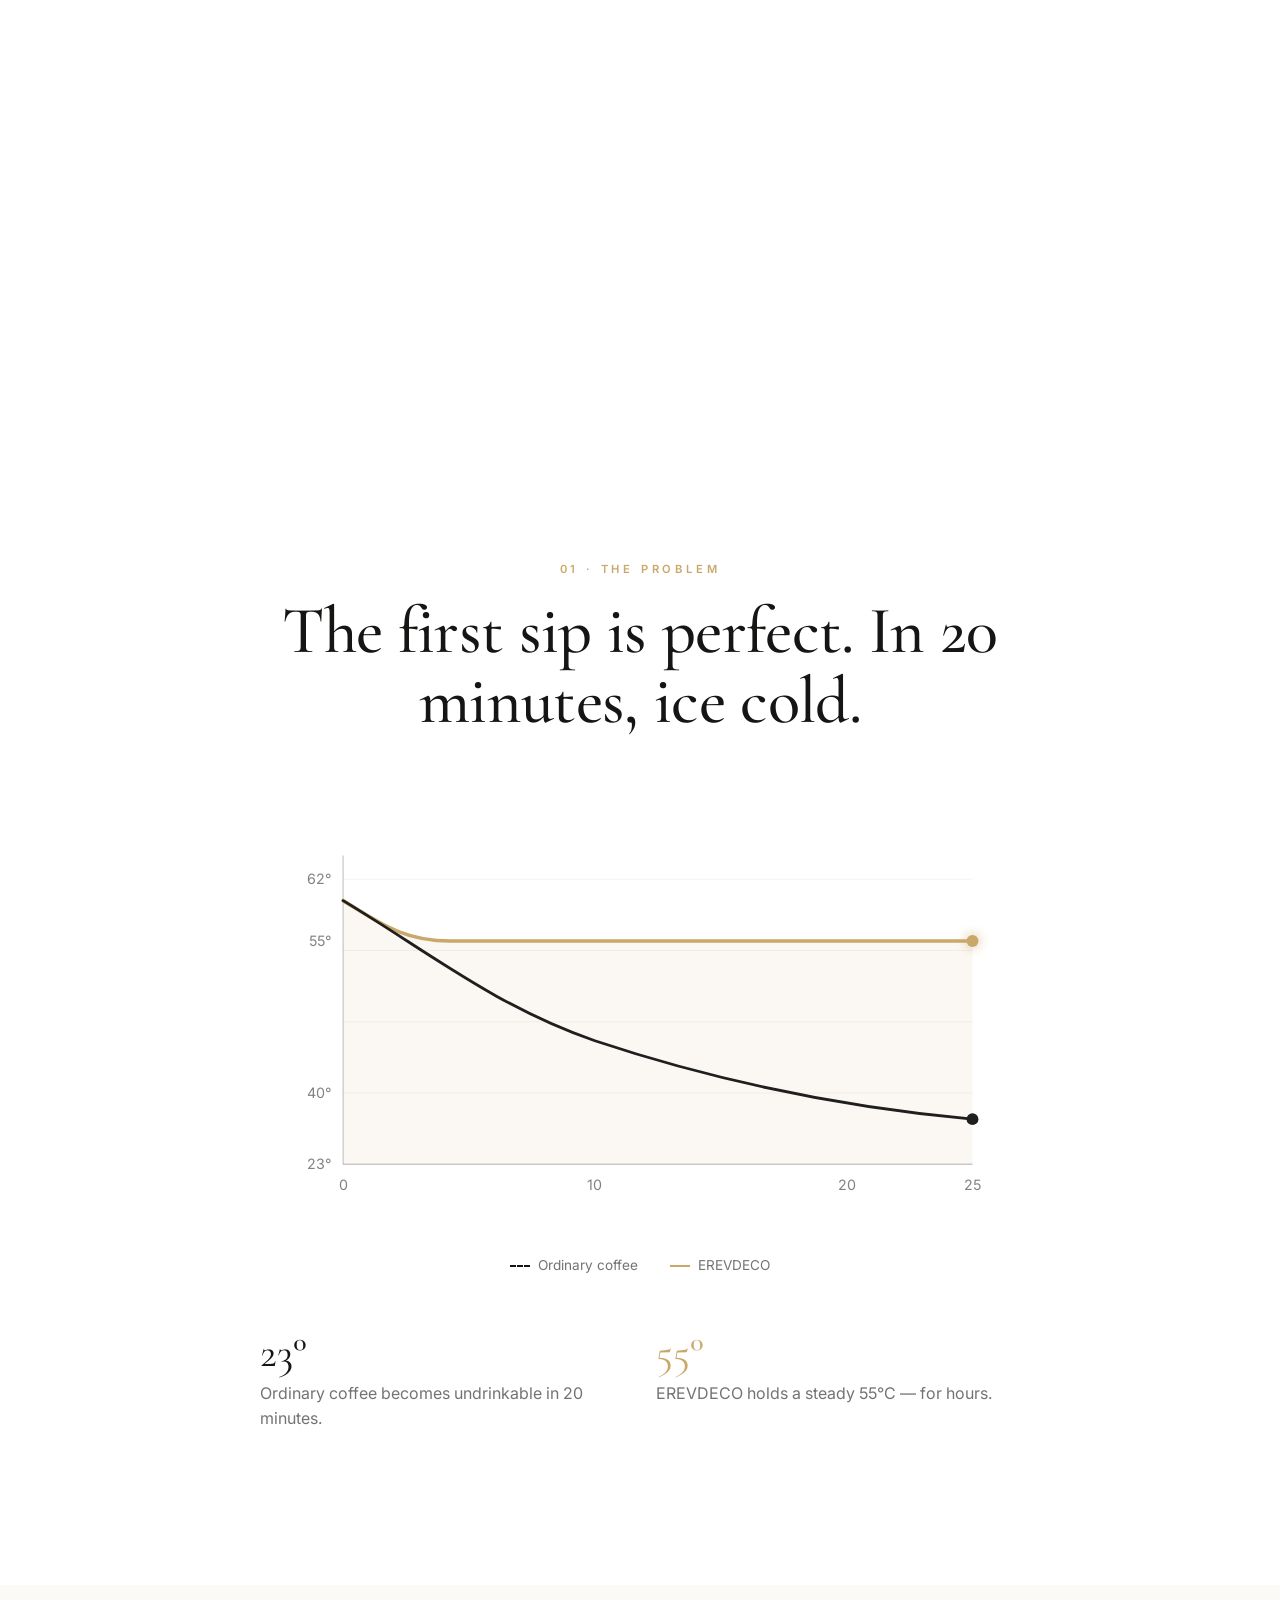
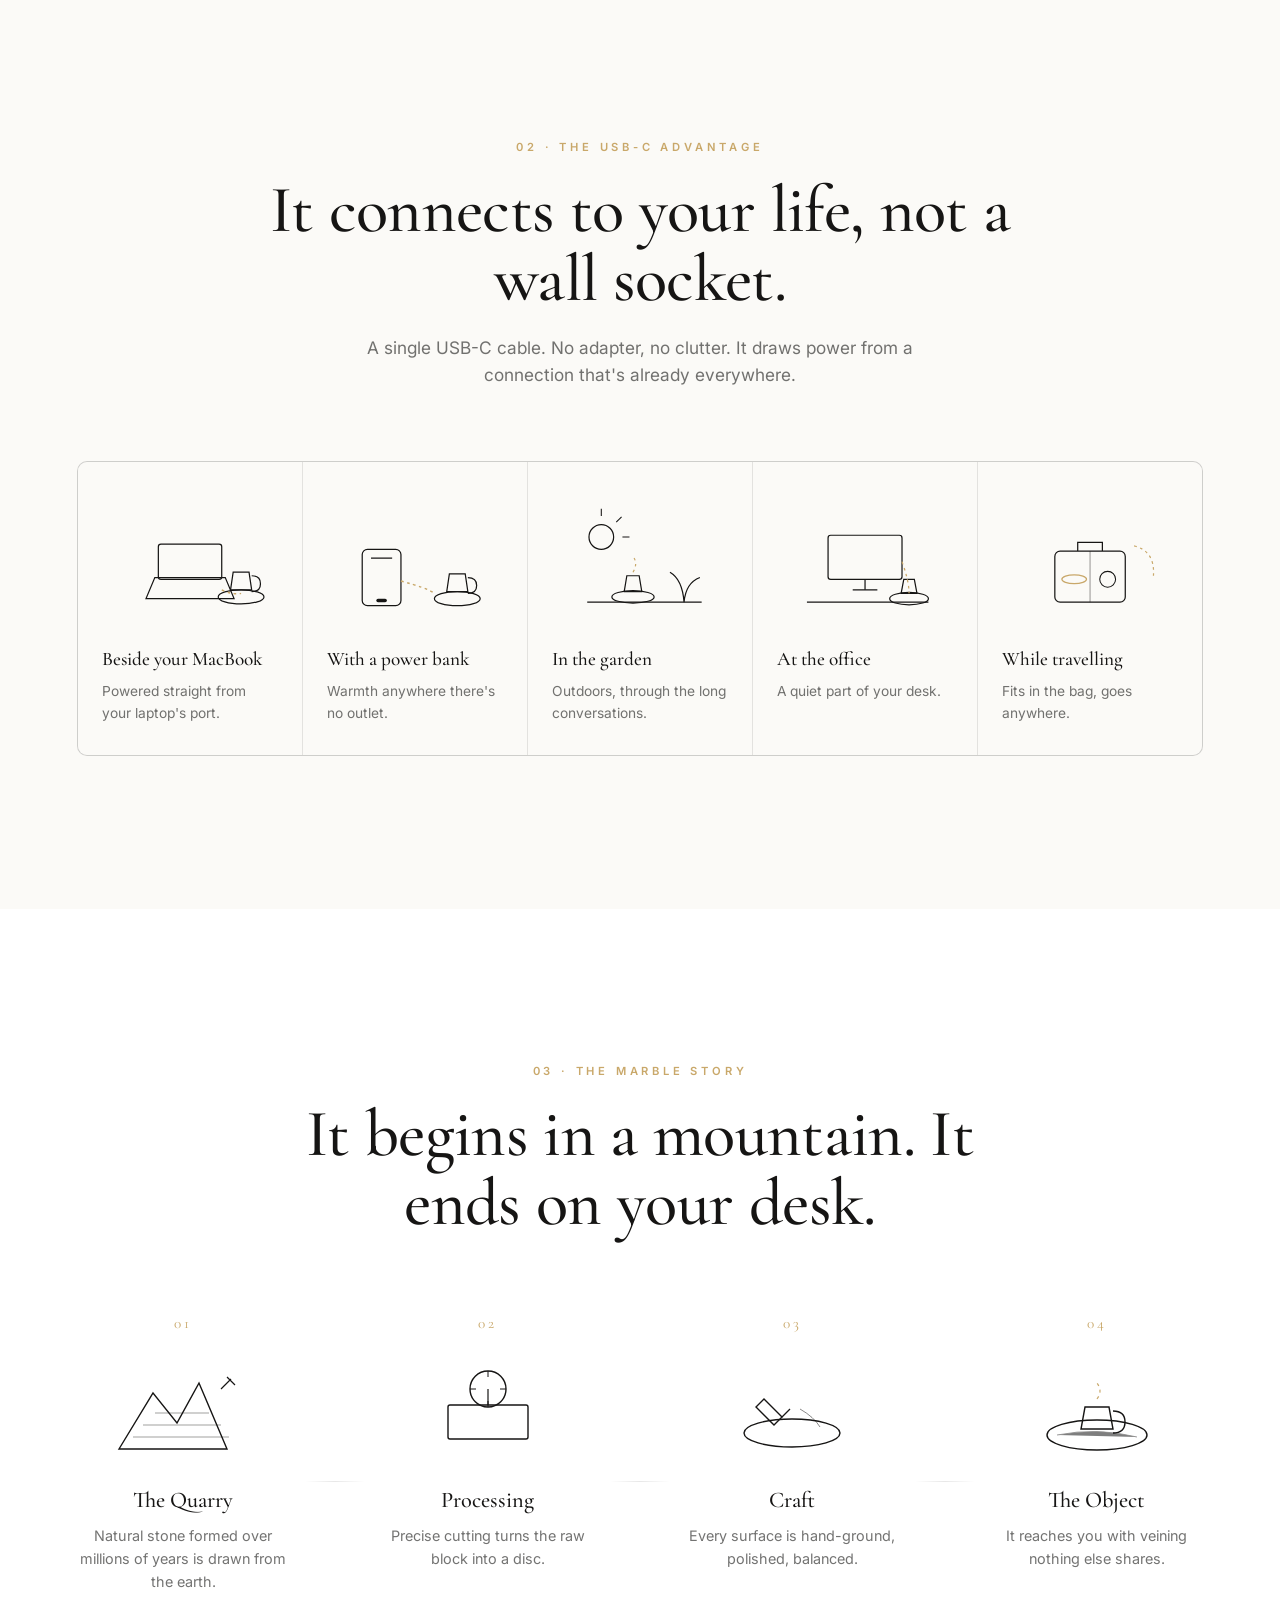
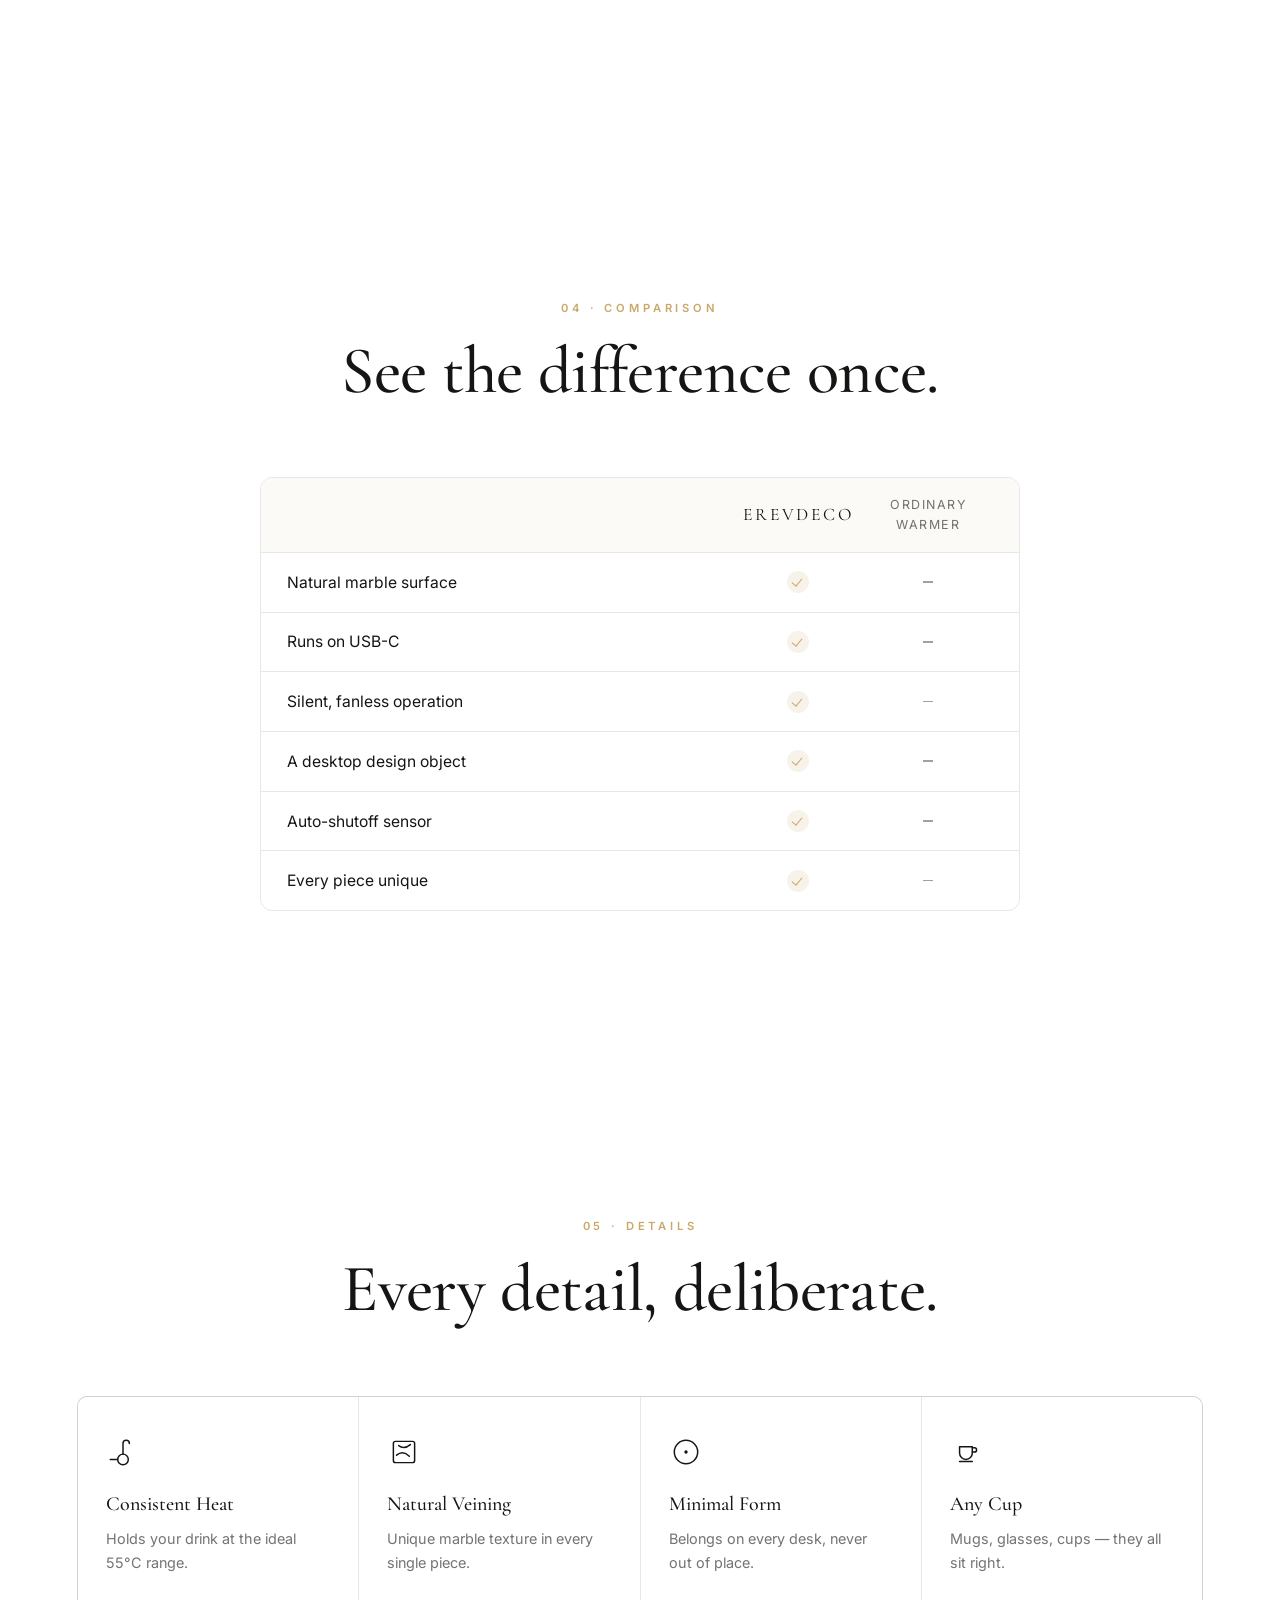
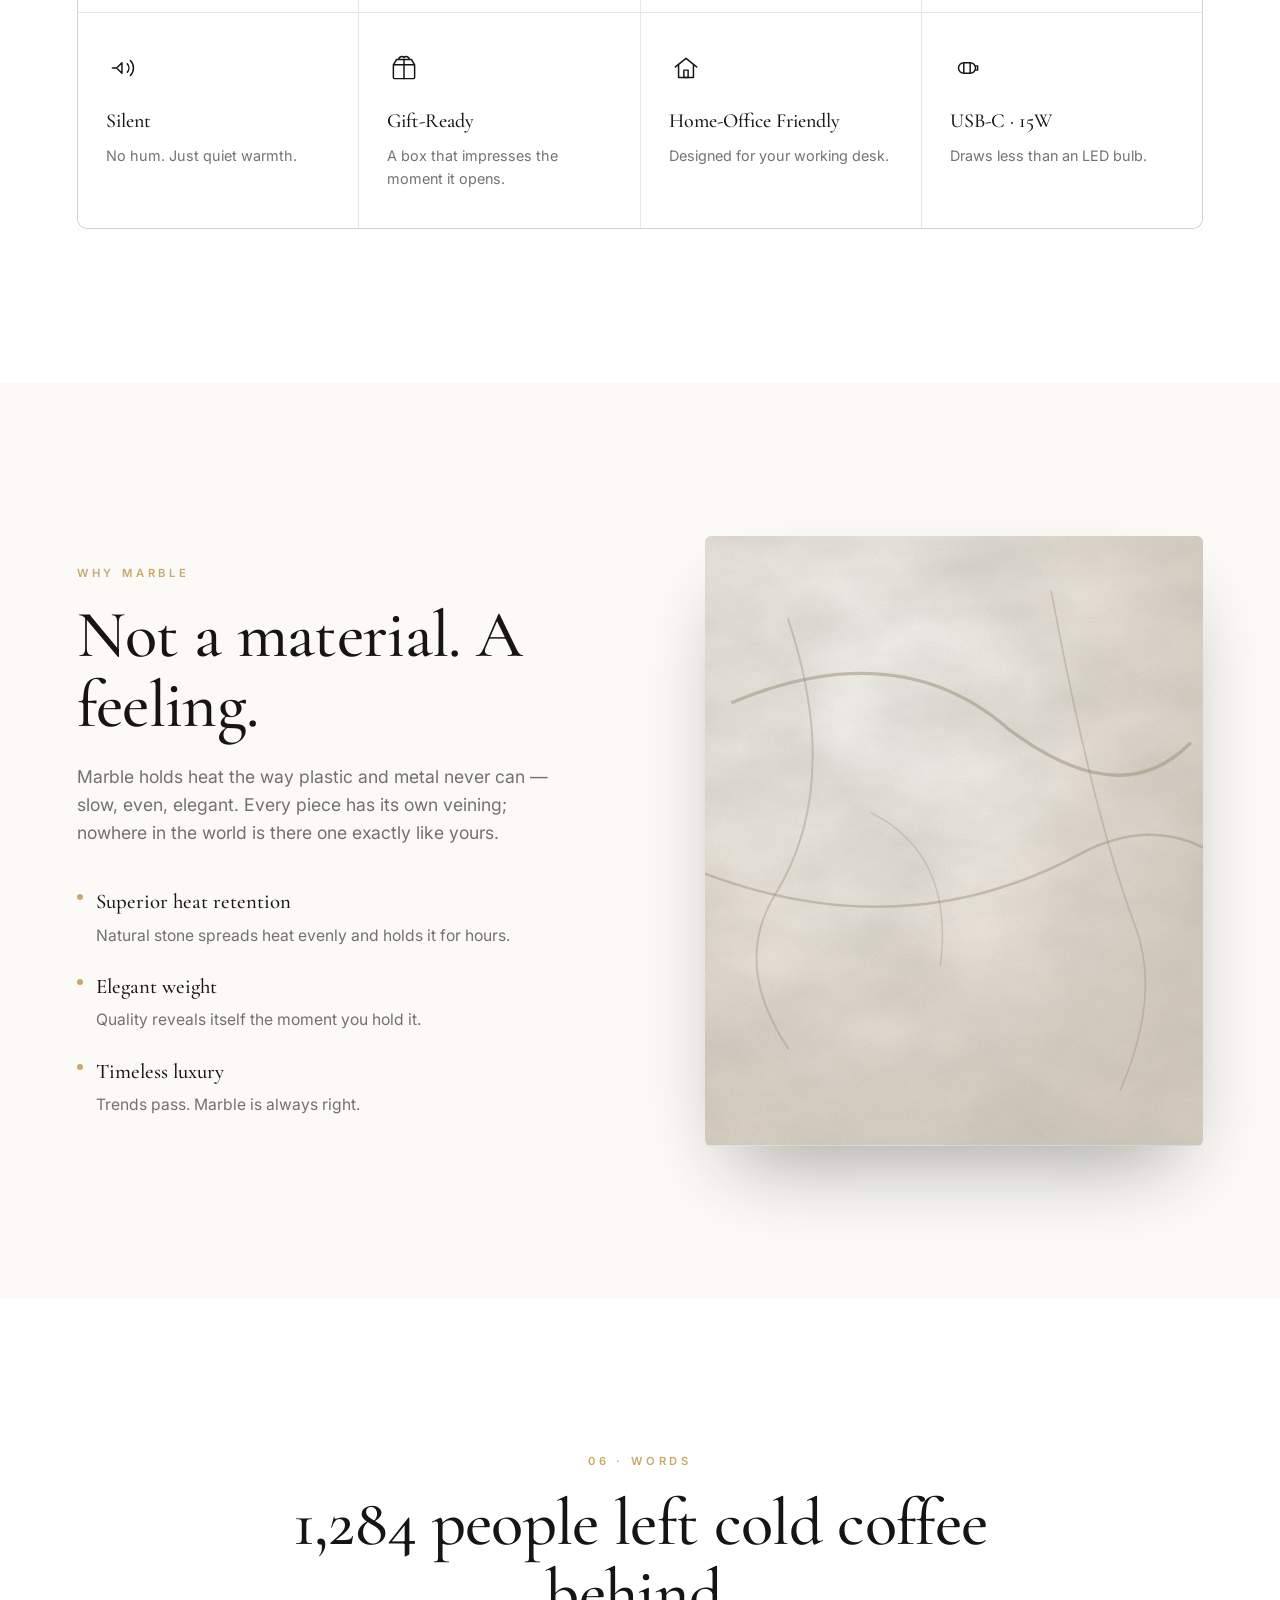
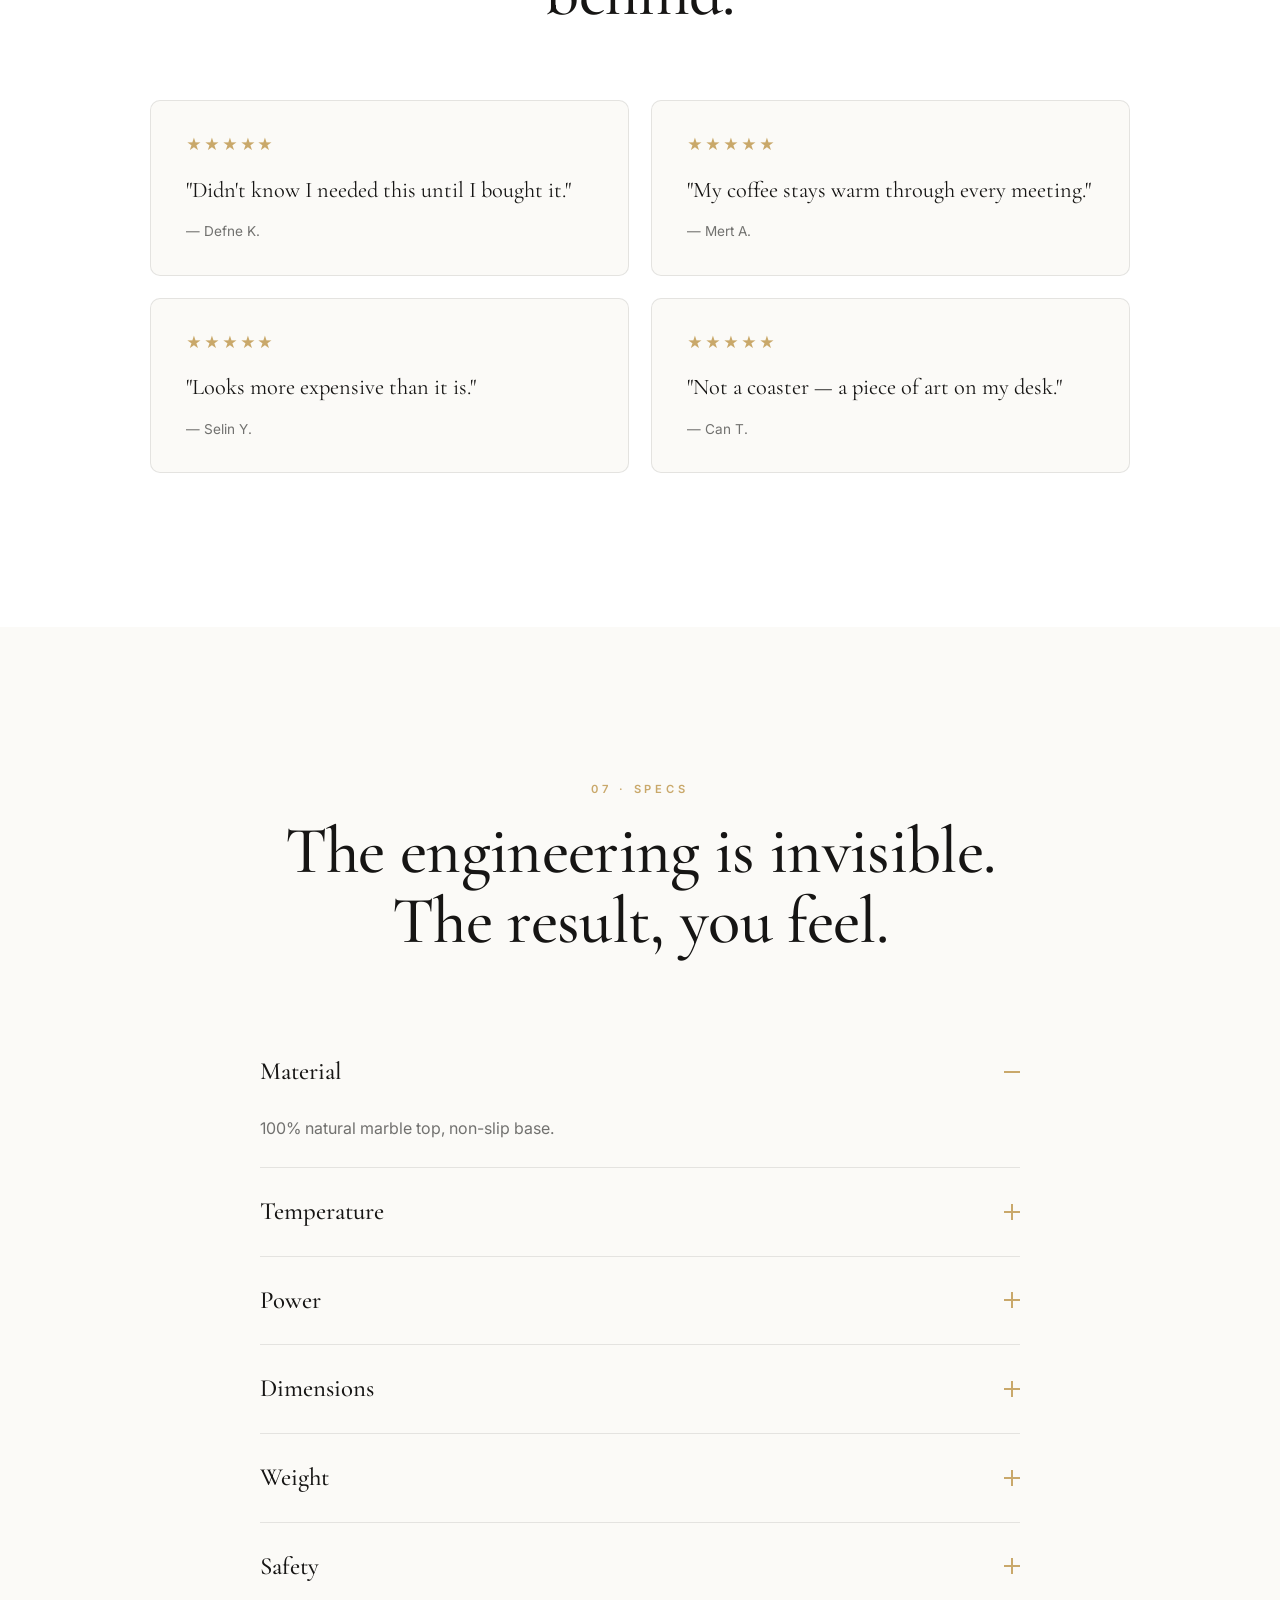
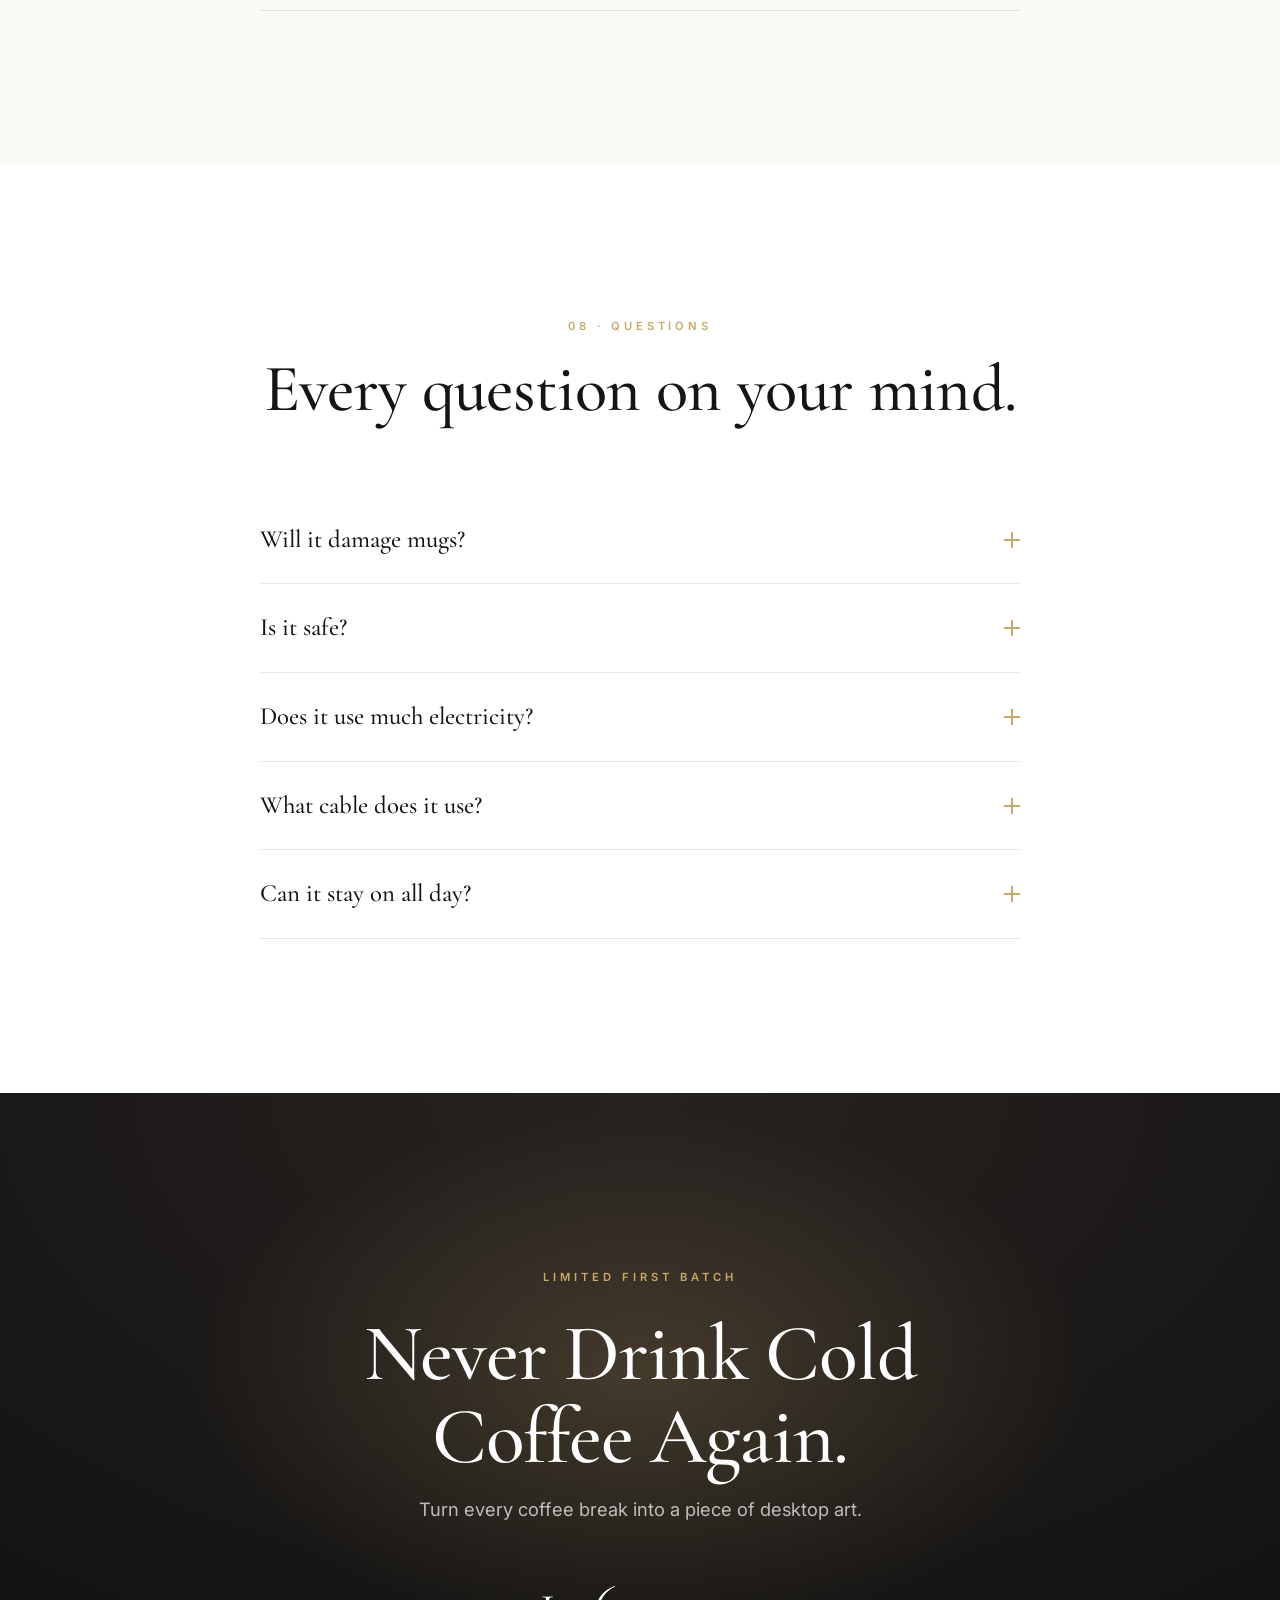
==== commit f519fbd9: "Expand into full boutique storefront: cart, product, checkout, PWA - Working localStorage cart + sli" ====
--- a/index.html
+++ b/index.html
@@ -17,6 +17,8 @@
   <link rel="preconnect" href="https://fonts.gstatic.com" crossorigin />
   <link href="https://fonts.googleapis.com/css2?family=Cormorant+Garamond:ital,wght@0,400;0,500;0,600;1,400&family=Inter:wght@300;400;500;600&display=swap" rel="stylesheet" />
   <link rel="stylesheet" href="css/style.css" />
+  <link rel="manifest" href="manifest.webmanifest" />
+  <link rel="icon" href="favicon.svg" type="image/svg+xml" />
 
   <script type="application/ld+json">
   {"@context":"https://schema.org","@type":"Product","name":"EREVDECO Marble Heated Coaster","description":"A handcrafted natural-marble, USB-C powered coffee and tea warmer.","brand":{"@type":"Brand","name":"EREVDECO"},"aggregateRating":{"@type":"AggregateRating","ratingValue":"4.9","reviewCount":"1284"}}
@@ -70,9 +72,10 @@
   <header class="nav" id="nav">
     <a href="#top" class="nav__brand">EREVDECO</a>
     <nav class="nav__links" aria-label="Primary">
+      <a href="urun.html" data-i18n="nav.shop">Ürün</a>
       <a href="#anatomi" data-i18n="nav.anat">Anatomi</a>
       <a href="#usbc" data-i18n="nav.usbc">USB-C</a>
-      <a href="#mermer" data-i18n="nav.marble">Mermer</a>
+      <a href="hikaye.html" data-i18n="nav.story">Hikâye</a>
       <a href="#faq" data-i18n="nav.faq">SSS</a>
     </nav>
     <div class="nav__actions">
@@ -81,7 +84,8 @@
         <span class="lang-toggle__sep">/</span>
         <span class="lang-toggle__opt" data-lang="en">EN</span>
       </button>
-      <a href="#order" class="btn btn--ghost nav__cta" data-i18n="nav.cta">Satın Al</a>
+      <button class="nav__cartbtn" data-cart-toggle aria-label="Cart"><span class="nav__carticon"></span><span class="nav__cartbadge" data-cart-count>0</span></button>
+      <a href="urun.html" class="btn btn--ghost nav__cta" data-i18n="nav.cta">Satın Al</a>
     </div>
   </header>
 
@@ -93,7 +97,7 @@
       <h1 class="hero__title" data-i18n="hero.h1">Kahveniz Son Yuduma Kadar Sıcak.</h1>
       <p class="hero__sub" data-i18n="hero.sub">El işçiliğiyle üretilmiş doğal mermer sıcak tutucu. USB-C gücüyle içeceğinizi ideal sıcaklıkta korur.</p>
       <div class="hero__cta">
-        <a href="#order" class="btn btn--solid" data-i18n="hero.cta1">Sıcak Tutmaya Başla</a>
+        <a href="urun.html" class="btn btn--solid" data-i18n="hero.cta1">Sıcak Tutmaya Başla</a>
         <a href="#anatomi" class="btn btn--text" data-i18n="hero.cta2">Nasıl Çalıştığını Gör →</a>
       </div>
       <ul class="hero__ticks">
@@ -637,7 +641,7 @@
         <span class="price__now">₺1.690</span>
         <span class="price__tag" data-i18n="close.save">Lansman fiyatı</span>
       </div>
-      <a href="#" class="btn btn--solid btn--xl" id="buyBtn" data-i18n="close.cta">Sıcak Tutmaya Başla</a>
+      <a href="urun.html" class="btn btn--solid btn--xl" data-i18n="close.cta">Sıcak Tutmaya Başla</a>
       <ul class="close__trust">
         <li data-i18n="close.t1">✓ Ücretsiz & hızlı kargo</li>
         <li data-i18n="close.t2">✓ 30 gün koşulsuz iade</li>
@@ -665,7 +669,7 @@
   </footer>
 
   <!-- ===== STICKY MOBILE CTA ===== -->
-  <a href="#order" class="sticky-cta" id="stickyCta">
+  <a href="urun.html" class="sticky-cta" id="stickyCta">
     <span class="sticky-cta__price">₺1.690</span>
     <span class="sticky-cta__label" data-i18n="sticky.cta">Sıcak Tutmaya Başla →</span>
   </a>
@@ -679,11 +683,13 @@
       <h3 data-i18n="exit.h">İlk siparişinizde %10 indirim.</h3>
       <p data-i18n="exit.b">Kahveniz size teşekkür edecek. Kod anında uygulanır.</p>
       <div class="modal__code" id="exitCode">EREV10</div>
-      <a href="#order" class="btn btn--solid" data-close data-i18n="exit.cta">İndirimi Kullan</a>
+      <a href="urun.html" class="btn btn--solid" data-close data-i18n="exit.cta">İndirimi Kullan</a>
     </div>
   </div>
 
   <script src="js/i18n.js"></script>
+  <script src="js/cart.js"></script>
   <script src="js/main.js"></script>
+  <script>if("serviceWorker" in navigator){window.addEventListener("load",function(){navigator.serviceWorker.register("sw.js").catch(function(){});});}</script>
 </body>
 </html>
--- a/css/style.css
+++ b/css/style.css
@@ -456,3 +456,159 @@
   .intro{display:none}
   .intro__mark{-webkit-mask:none;mask:none}
 }
+
+/* =====================================================================
+   STOREFRONT — nav cart, drawer, product, checkout, story, legal, 404
+   ===================================================================== */
+
+/* solid nav for sub-pages */
+.nav--solid{background:rgba(251,250,247,.86);backdrop-filter:saturate(160%) blur(18px);-webkit-backdrop-filter:saturate(160%) blur(18px);box-shadow:0 1px 0 var(--line)}
+.nav--solid .nav__links a{color:var(--ink-60)}
+
+/* nav cart button */
+.nav__cartbtn{position:relative;background:none;border:none;cursor:pointer;padding:.3rem;display:flex;align-items:center;color:var(--char)}
+.nav__carticon{width:20px;height:20px;display:inline-block;border:1.5px solid currentColor;border-radius:0 0 5px 5px;position:relative;margin-top:5px}
+.nav__carticon::before{content:"";position:absolute;left:50%;top:-7px;transform:translateX(-50%);width:11px;height:9px;border:1.5px solid currentColor;border-bottom:none;border-radius:6px 6px 0 0}
+.nav__cartbadge{position:absolute;top:-4px;right:-6px;min-width:16px;height:16px;border-radius:9px;background:var(--gold);color:#fff;font-size:.62rem;font-weight:600;display:flex;align-items:center;justify-content:center;padding:0 4px}
+.nav__cartbadge.is-empty{display:none}
+
+/* cart drawer */
+.cart{position:fixed;inset:0;z-index:320;visibility:hidden}
+.cart.is-open{visibility:visible}
+.cart__backdrop{position:absolute;inset:0;background:rgba(22,21,20,.45);opacity:0;transition:opacity .5s var(--ease)}
+.cart.is-open .cart__backdrop{opacity:1}
+.cart__panel{position:absolute;top:0;right:0;height:100%;width:min(420px,92vw);background:var(--white);display:flex;flex-direction:column;transform:translateX(100%);transition:transform .55s var(--ease);box-shadow:-30px 0 80px -30px rgba(22,21,20,.4)}
+.cart.is-open .cart__panel{transform:none}
+.cart__head{display:flex;align-items:center;justify-content:space-between;padding:1.6rem 1.8rem;border-bottom:1px solid var(--line)}
+.cart__title{font-family:var(--serif);font-size:1.5rem}
+.cart__x{background:none;border:none;font-size:1.6rem;color:var(--ink-40);cursor:pointer;line-height:1}
+.cart__x:hover{color:var(--char)}
+.cart__body{flex:1;overflow-y:auto;padding:1.4rem 1.8rem;display:flex;flex-direction:column;gap:1rem}
+.cart__empty{color:var(--ink-60);text-align:center;padding:2rem 0}
+.cart__foot{padding:1.4rem 1.8rem;border-top:1px solid var(--line)}
+.cart__row{display:flex;justify-content:space-between;align-items:baseline;margin-bottom:.6rem;font-size:1rem}
+.cart__row b{font-family:var(--serif);font-size:1.4rem}
+.cart__row--muted{color:var(--ink-60);font-size:.85rem}
+.cart__checkout{width:100%;margin-top:1rem}
+.citem{display:grid;grid-template-columns:auto 1fr auto;gap:.9rem;align-items:start}
+.citem__sw{width:34px;height:34px;border-radius:8px;flex:none;border:1px solid var(--line)}
+.citem__sw--calacatta{background:radial-gradient(circle at 32% 28%,#fcfaf7,#e6ddcf)}
+.citem__sw--nero{background:radial-gradient(circle at 32% 28%,#54545a,#16161a)}
+.citem__sw--emperador{background:radial-gradient(circle at 32% 28%,#8a715a,#3a2c20)}
+.citem__info b{font-size:.86rem;font-weight:500;display:block;line-height:1.4}
+.citem__qty{display:flex;align-items:center;gap:.5rem;margin-top:.4rem;color:var(--ink-60)}
+.citem__qty button{width:22px;height:22px;border:1px solid var(--line);background:none;border-radius:50%;cursor:pointer;color:var(--char);font-size:.9rem;line-height:1}
+.citem__qty button:hover{border-color:var(--gold);color:var(--gold)}
+.citem__rm{margin-left:.3rem;font-size:.7rem!important}
+.citem__price{font-family:var(--serif);font-size:1.05rem;white-space:nowrap}
+
+/* sub-page top spacing */
+.subhead{padding:calc(8rem + 2vw) var(--pad) clamp(2.5rem,5vw,4rem);text-align:center;max-width:820px;margin:0 auto}
+.subhead .kicker{color:var(--gold)}
+.subhead h1{font-family:var(--serif);font-weight:500;font-size:clamp(2.4rem,6vw,4.4rem);line-height:1.04;letter-spacing:-.01em}
+.subhead p{color:var(--ink-60);font-size:1.1rem;max-width:560px;margin:1.2rem auto 0}
+
+/* =================== PRODUCT PAGE =================== */
+.pdp{max-width:var(--maxw);margin:0 auto;padding:calc(7rem + 1vw) var(--pad) clamp(4rem,8vw,7rem);display:grid;grid-template-columns:1.05fr .95fr;gap:clamp(2rem,5vw,5rem);align-items:start}
+.pdp__gallery{position:sticky;top:96px;background:radial-gradient(120% 100% at 30% 20%,var(--white),var(--marble));border:1px solid var(--line);border-radius:16px;padding:1.5rem;display:flex;align-items:center;justify-content:center;min-height:420px}
+.pdp__gallery .product{width:100%;max-width:460px}
+.pdp__eyebrow{font-size:.7rem;letter-spacing:.3em;color:var(--ink-60);font-weight:600;text-transform:uppercase}
+.pdp__title{font-family:var(--serif);font-weight:500;font-size:clamp(2.2rem,4.6vw,3.4rem);line-height:1.05;margin:.8rem 0 .4rem}
+.pdp__rate{display:flex;align-items:center;gap:.6rem;font-size:.85rem;color:var(--ink-60);margin-bottom:1.4rem}
+.pdp__price{display:flex;align-items:baseline;gap:.8rem;margin-bottom:1.4rem}
+.pdp__now{font-family:var(--serif);font-size:2.2rem}
+.pdp__old{color:var(--ink-40);text-decoration:line-through}
+.pdp__desc{color:var(--ink-60);font-size:1.05rem;line-height:1.65;margin-bottom:2rem}
+.pdp__group{margin-bottom:1.8rem}
+.pdp__lbl{font-size:.7rem;letter-spacing:.2em;text-transform:uppercase;color:var(--ink-40);margin-bottom:.8rem;display:block}
+.pdp__bundles{display:grid;grid-template-columns:repeat(3,1fr);gap:.7rem}
+.bundle{border:1px solid var(--line);border-radius:12px;padding:1rem;cursor:pointer;background:none;text-align:left;transition:border-color .4s var(--ease),background .4s var(--ease)}
+.bundle:hover{border-color:var(--gold)}
+.bundle.is-active{border-color:var(--char);background:var(--paper)}
+.bundle b{font-family:var(--serif);font-size:1.15rem;display:block}
+.bundle span{font-size:.78rem;color:var(--ink-60)}
+.bundle em{font-style:normal;font-family:var(--serif);font-size:1.1rem;display:block;margin-top:.4rem}
+.pdp__row{display:flex;gap:1rem;align-items:center;margin-bottom:1.4rem}
+.qtystep{display:flex;align-items:center;border:1px solid var(--line);border-radius:100px;overflow:hidden}
+.qtystep button{width:42px;height:46px;background:none;border:none;cursor:pointer;font-size:1.1rem;color:var(--char)}
+.qtystep button:hover{color:var(--gold)}
+.qtystep span{min-width:34px;text-align:center;font-variant-numeric:tabular-nums}
+.pdp__add{flex:1}
+.pdp__trust{list-style:none;display:flex;flex-direction:column;gap:.6rem;margin:1.8rem 0;font-size:.9rem;color:var(--ink-60)}
+.pdp__trust li{display:flex;align-items:center;gap:.6rem}
+.pdp__trust .tick{flex:none}
+.pdp__box{border-top:1px solid var(--line);padding-top:1.6rem}
+.pdp__box h3,.pdp__specs h3{font-family:var(--serif);font-weight:500;font-size:1.2rem;margin-bottom:.8rem}
+.pdp__box ul{list-style:none;display:grid;gap:.5rem;color:var(--ink-60);font-size:.95rem}
+.pdp__box li::before{content:"—  ";color:var(--gold)}
+.pdp__specs{border-top:1px solid var(--line);padding-top:1.6rem;margin-top:1.6rem}
+.pdp__specs dl{display:grid;grid-template-columns:auto 1fr;gap:.5rem 1.5rem;font-size:.92rem}
+.pdp__specs dt{color:var(--ink-40)}
+.pdp__specs dd{color:var(--char);text-align:right}
+
+/* =================== CHECKOUT =================== */
+.checkout{max-width:1080px;margin:0 auto;padding:calc(7rem + 1vw) var(--pad) clamp(4rem,8vw,7rem)}
+.checkout__steps{display:flex;gap:1rem;justify-content:center;margin-bottom:3rem;font-size:.8rem;letter-spacing:.1em;text-transform:uppercase;color:var(--ink-40)}
+.checkout__steps b{color:var(--char);font-weight:600}
+.checkout__steps span{display:flex;align-items:center;gap:1rem}
+.checkout__steps span::after{content:"·";color:var(--ink-40)}
+.checkout__steps span:last-child::after{content:""}
+.checkout__grid{display:grid;grid-template-columns:1.3fr .7fr;gap:clamp(2rem,5vw,4rem);align-items:start}
+.checkout__form{display:grid;gap:1.6rem}
+.formsec h3{font-family:var(--serif);font-weight:500;font-size:1.4rem;margin-bottom:1rem}
+.formgrid{display:grid;grid-template-columns:1fr 1fr;gap:.9rem}
+.field{display:flex;flex-direction:column;gap:.4rem}
+.field--full{grid-column:1/-1}
+.field label{font-size:.74rem;letter-spacing:.08em;text-transform:uppercase;color:var(--ink-40)}
+.field input{border:1px solid var(--line);border-radius:10px;padding:.9em 1.1em;font-family:var(--sans);font-size:.95rem;color:var(--char);background:var(--white);transition:border-color .3s}
+.field input:focus{outline:none;border-color:var(--gold)}
+.summary{position:sticky;top:96px;border:1px solid var(--line);border-radius:16px;padding:1.8rem;background:var(--paper)}
+.summary h3{font-family:var(--serif);font-weight:500;font-size:1.3rem;margin-bottom:1.2rem}
+.summary__items{display:flex;flex-direction:column;gap:.9rem;margin-bottom:1.2rem;border-bottom:1px solid var(--line);padding-bottom:1.2rem}
+.summary__item{display:flex;justify-content:space-between;gap:1rem;font-size:.88rem}
+.summary__item span:first-child{color:var(--ink-60)}
+.summary__row{display:flex;justify-content:space-between;font-size:.92rem;margin-bottom:.5rem}
+.summary__row--total{font-size:1.05rem;margin-top:1rem;padding-top:1rem;border-top:1px solid var(--line)}
+.summary__row--total b{font-family:var(--serif);font-size:1.5rem}
+.checkout__place{width:100%;margin-top:1.6rem}
+.checkout__secure{text-align:center;font-size:.78rem;color:var(--ink-40);margin-top:1rem}
+.checkout__empty{text-align:center;padding:4rem 0}
+.checkout__empty p{color:var(--ink-60);margin-bottom:1.4rem;font-size:1.1rem}
+.checkout__ok{max-width:560px;margin:0 auto;text-align:center;padding:2rem 0}
+.checkout__ok .okmark{width:72px;height:72px;border-radius:50%;border:1.5px solid var(--gold);margin:0 auto 1.6rem;position:relative}
+.checkout__ok .okmark::after{content:"";position:absolute;left:26px;top:20px;width:14px;height:26px;border:2px solid var(--gold);border-top:none;border-left:none;transform:rotate(42deg)}
+.checkout__ok h2{font-family:var(--serif);font-weight:500;font-size:clamp(2rem,4vw,3rem);margin-bottom:.8rem}
+.checkout__ok p{color:var(--ink-60);margin-bottom:1.6rem}
+.checkout__ok .ordercode{font-family:var(--serif);font-size:1.3rem;letter-spacing:.12em;color:var(--gold);border:1px dashed var(--gold);border-radius:10px;padding:.8rem 1.4rem;display:inline-block;margin-bottom:2rem}
+
+/* =================== STORY =================== */
+.storyprose{max-width:680px;margin:0 auto;padding:0 var(--pad) clamp(3rem,6vw,5rem)}
+.storyprose p{font-family:var(--serif);font-size:clamp(1.2rem,2.2vw,1.55rem);line-height:1.6;color:var(--char);margin-bottom:1.6rem}
+.storyprose p:first-child::first-letter{font-size:3.4em;float:left;line-height:.8;padding:.05em .12em 0 0;color:var(--gold)}
+.values{max-width:var(--maxw);margin:0 auto;padding:clamp(3rem,7vw,6rem) var(--pad);display:grid;grid-template-columns:repeat(3,1fr);gap:1px;background:var(--line);border-block:1px solid var(--line)}
+.value{background:var(--white);padding:clamp(1.8rem,3vw,2.6rem)}
+.value b{font-family:var(--serif);font-weight:500;font-size:1.4rem;display:block;margin-bottom:.5rem}
+.value span{color:var(--ink-60)}
+.storycta{text-align:center;padding:0 var(--pad) clamp(5rem,10vw,8rem)}
+
+/* =================== LEGAL =================== */
+.legal{max-width:720px;margin:0 auto;padding:0 var(--pad) clamp(4rem,8vw,7rem)}
+.legal__updated{font-size:.82rem;color:var(--ink-40);text-align:center;margin-bottom:3rem}
+.legal h2{font-family:var(--serif);font-weight:500;font-size:1.6rem;margin:2.2rem 0 .8rem}
+.legal p{color:var(--ink-60);line-height:1.7;margin-bottom:1rem}
+
+/* =================== 404 =================== */
+.nf{min-height:100svh;display:flex;flex-direction:column;align-items:center;justify-content:center;text-align:center;padding:6rem var(--pad)}
+.nf__code{font-family:var(--serif);font-size:clamp(5rem,18vw,12rem);line-height:1;color:var(--neutral)}
+.nf h1{font-family:var(--serif);font-weight:500;font-size:clamp(1.8rem,4vw,2.8rem);margin:1rem 0 .8rem}
+.nf p{color:var(--ink-60);max-width:420px;margin:0 auto 2rem}
+
+@media (max-width:900px){
+  .pdp,.checkout__grid{grid-template-columns:1fr}
+  .pdp__gallery,.summary{position:static}
+  .values{grid-template-columns:1fr}
+}
+@media (max-width:560px){
+  .formgrid{grid-template-columns:1fr}
+  .pdp__bundles{grid-template-columns:1fr}
+}
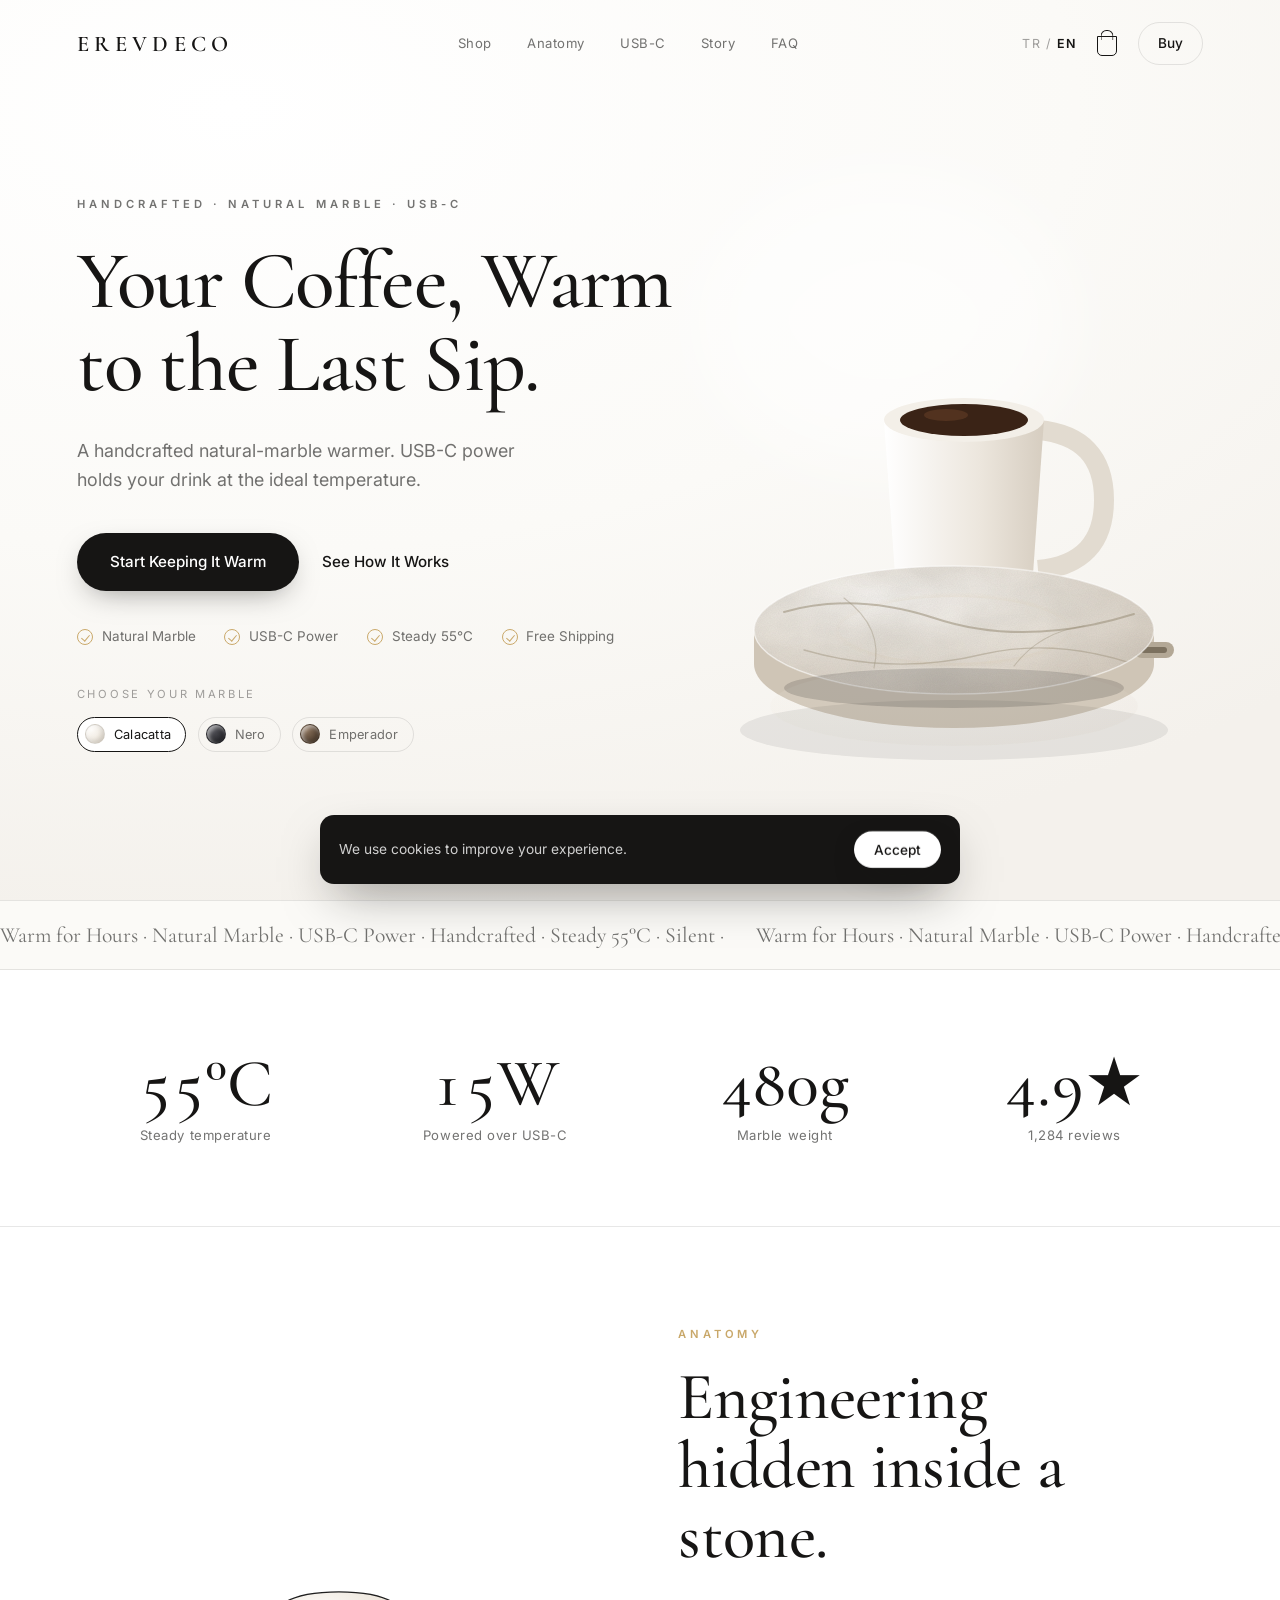
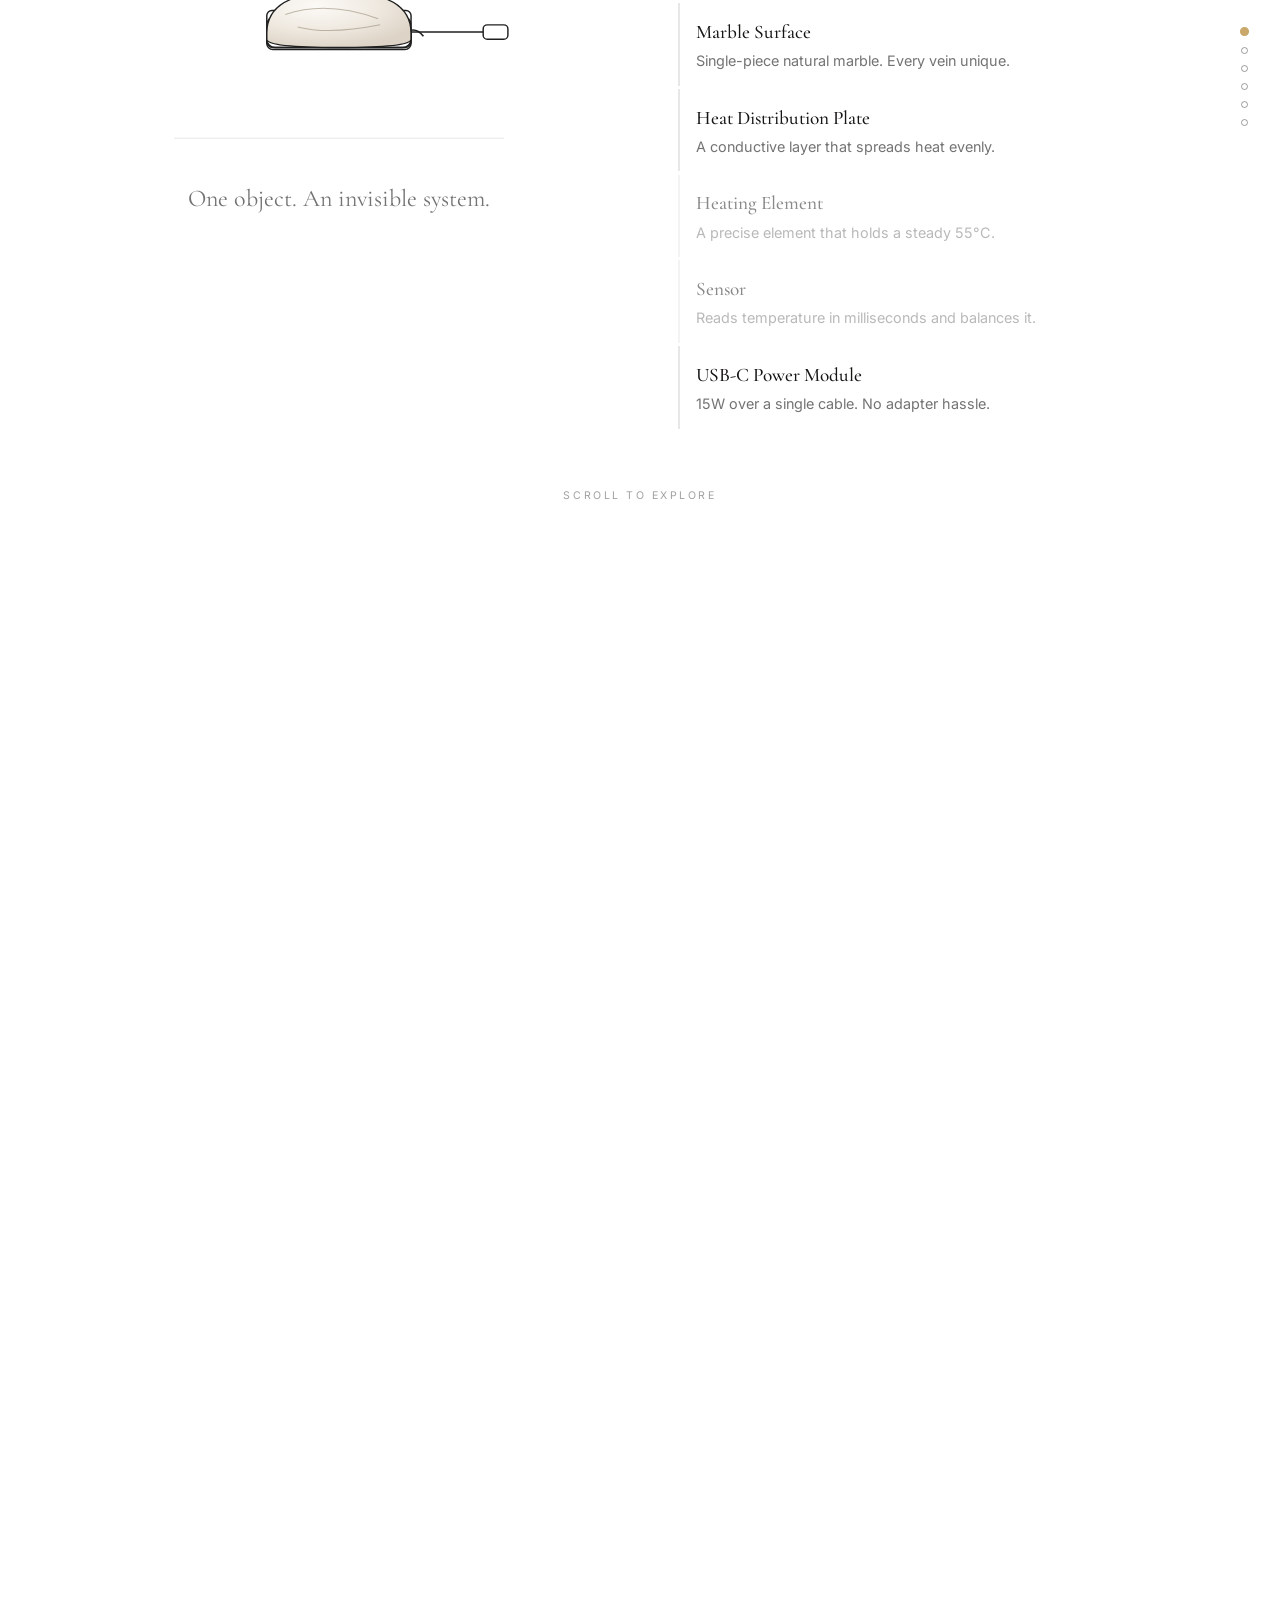
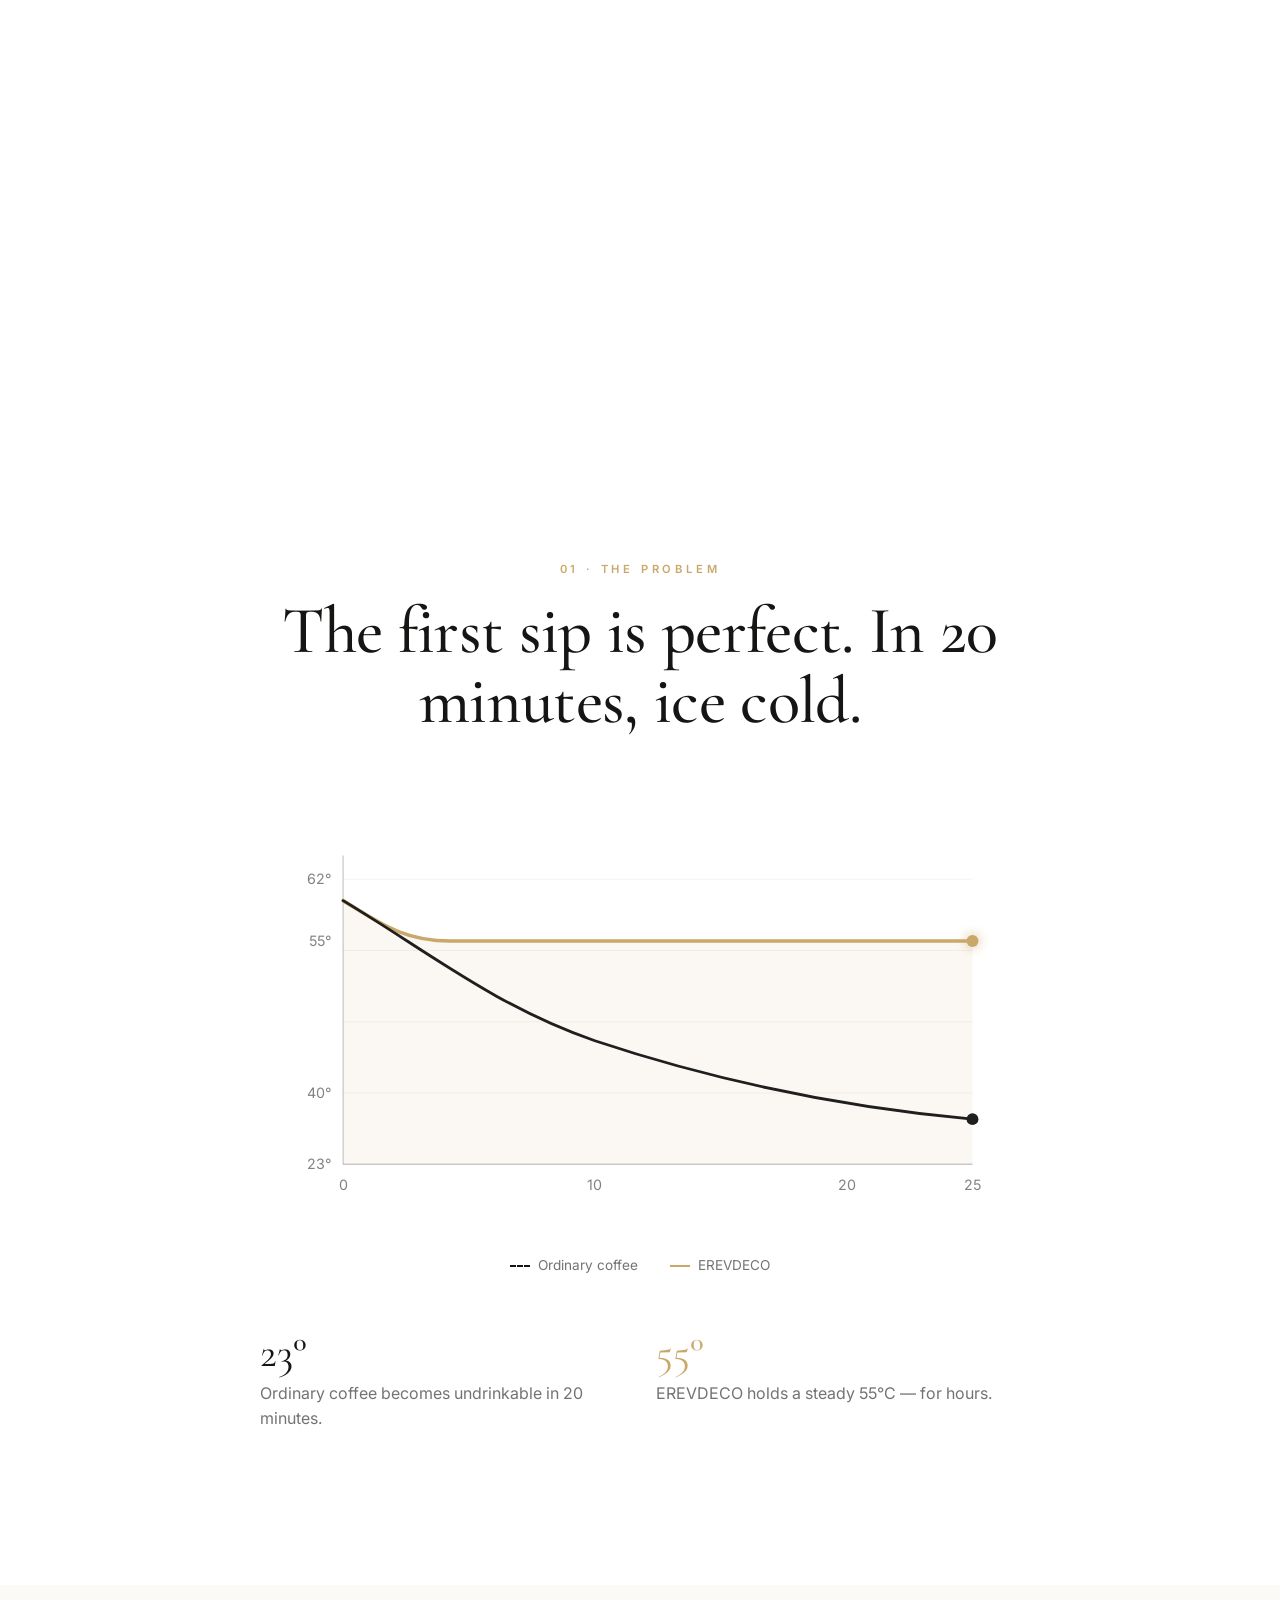
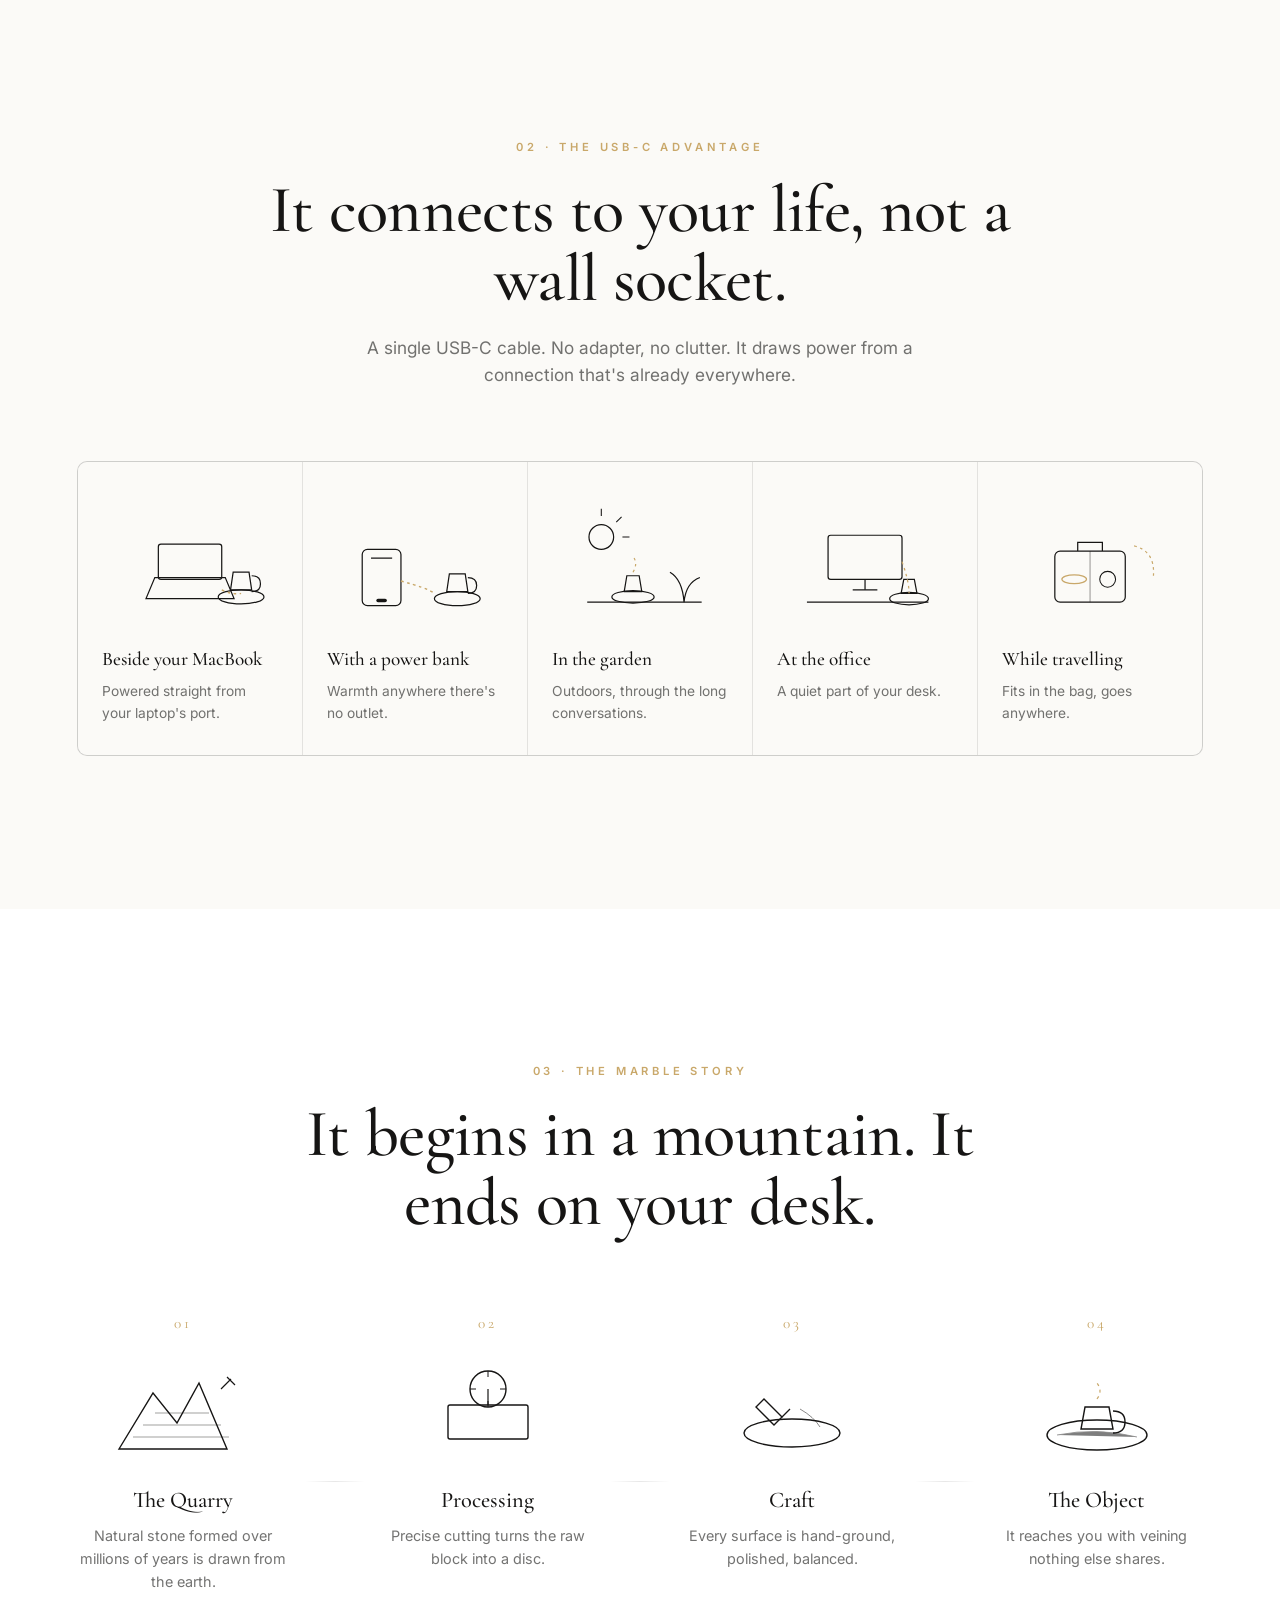
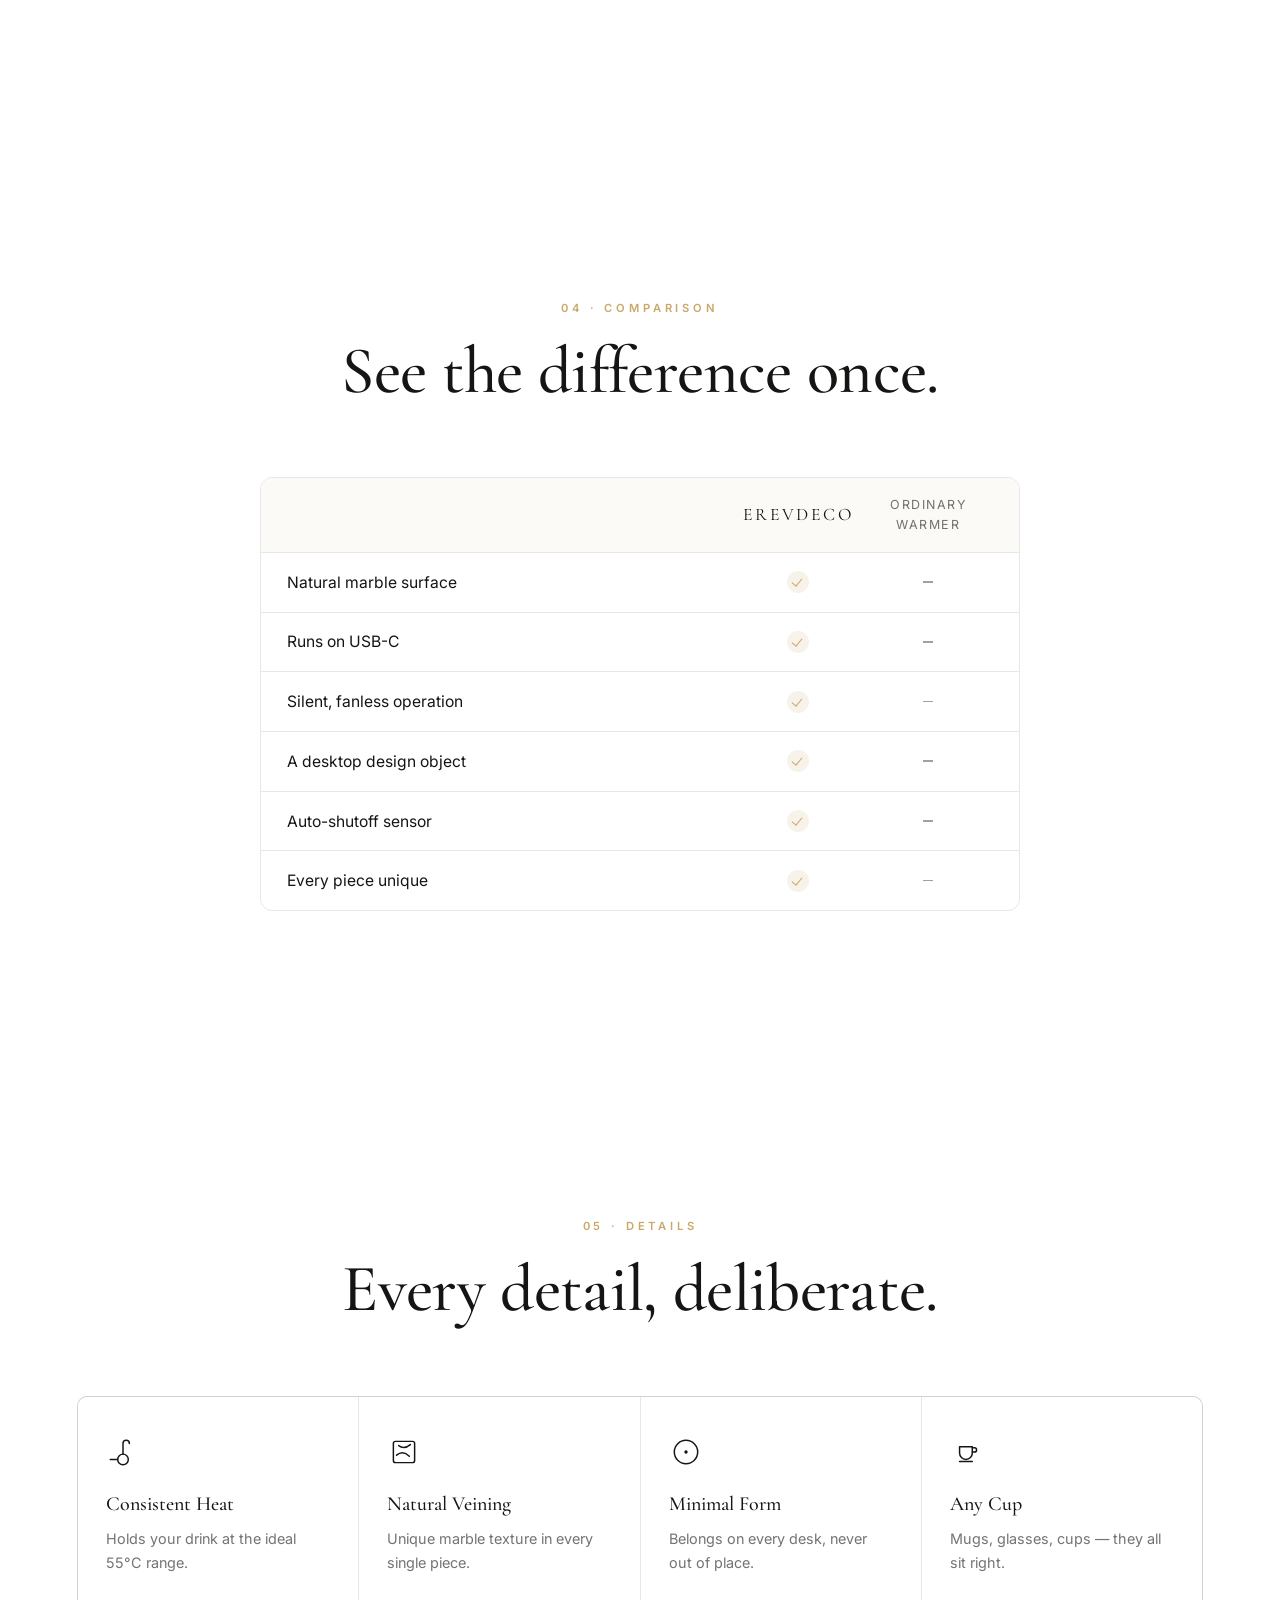
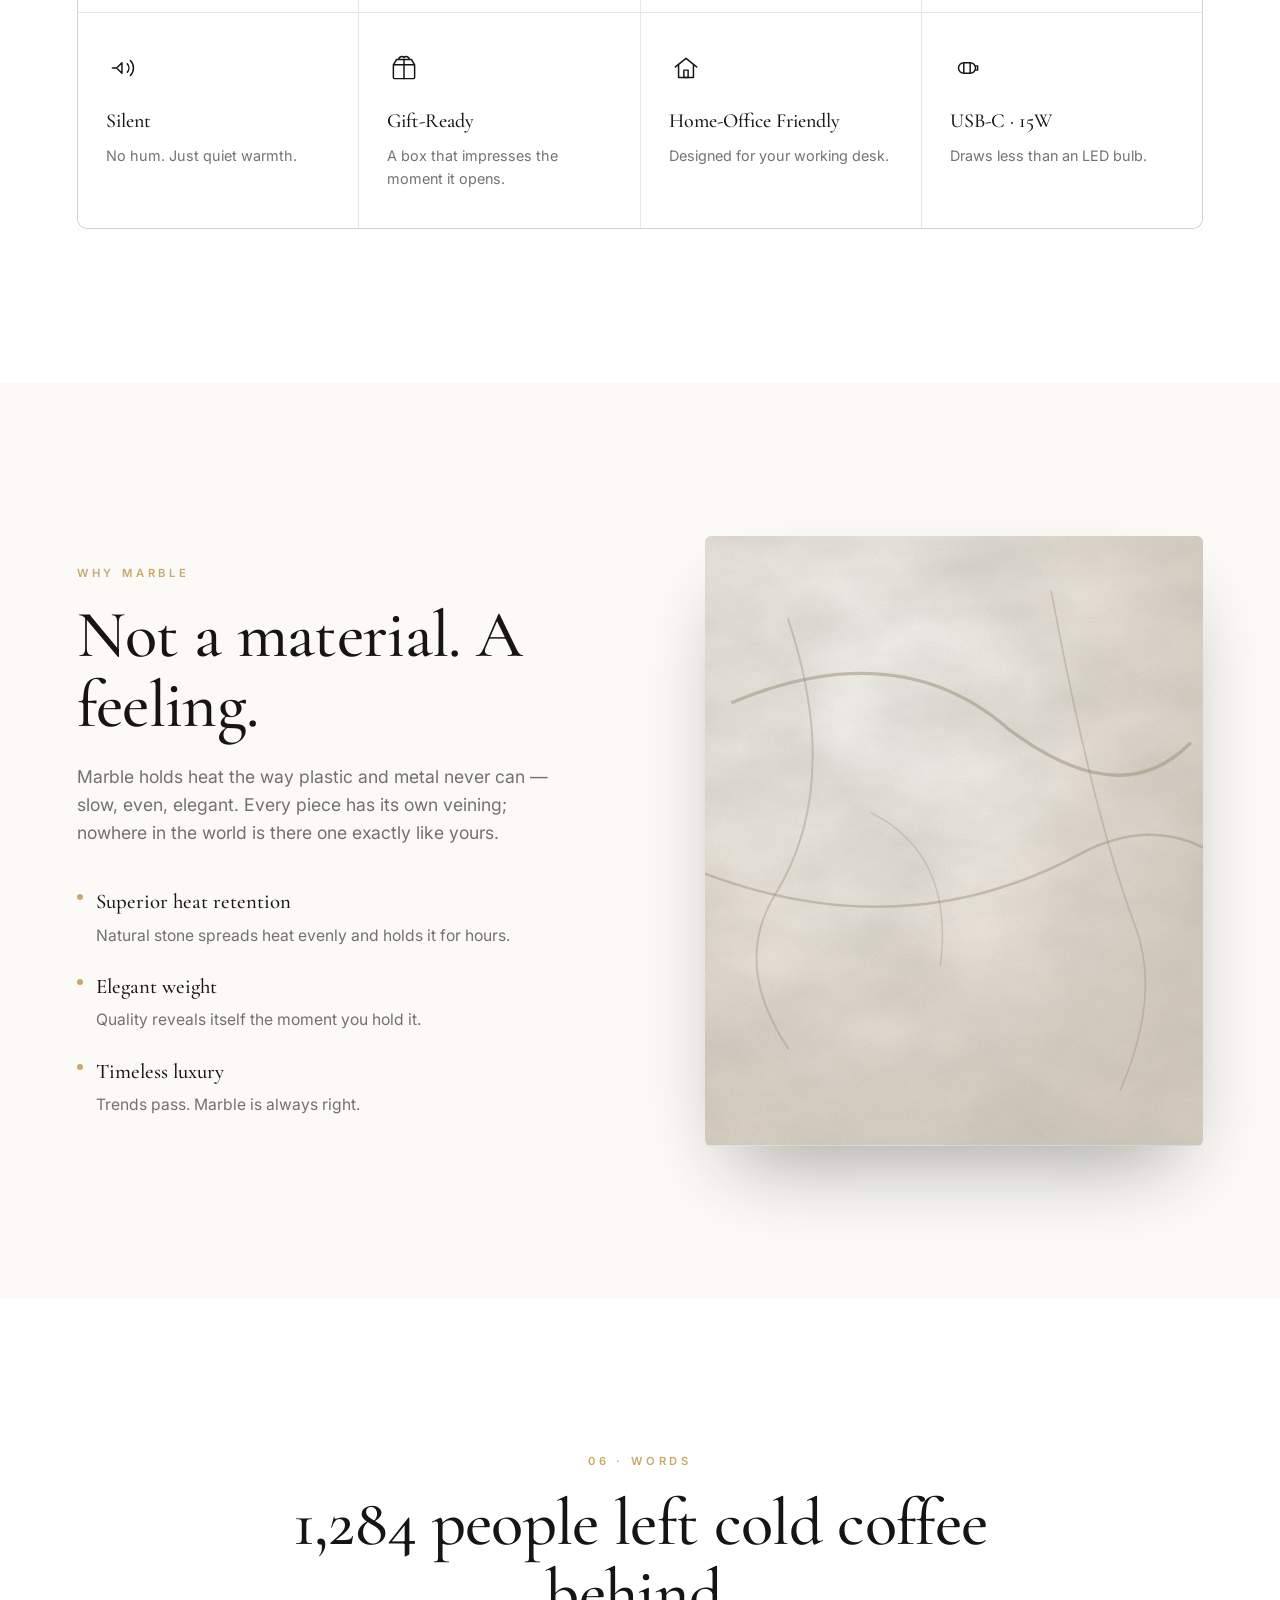
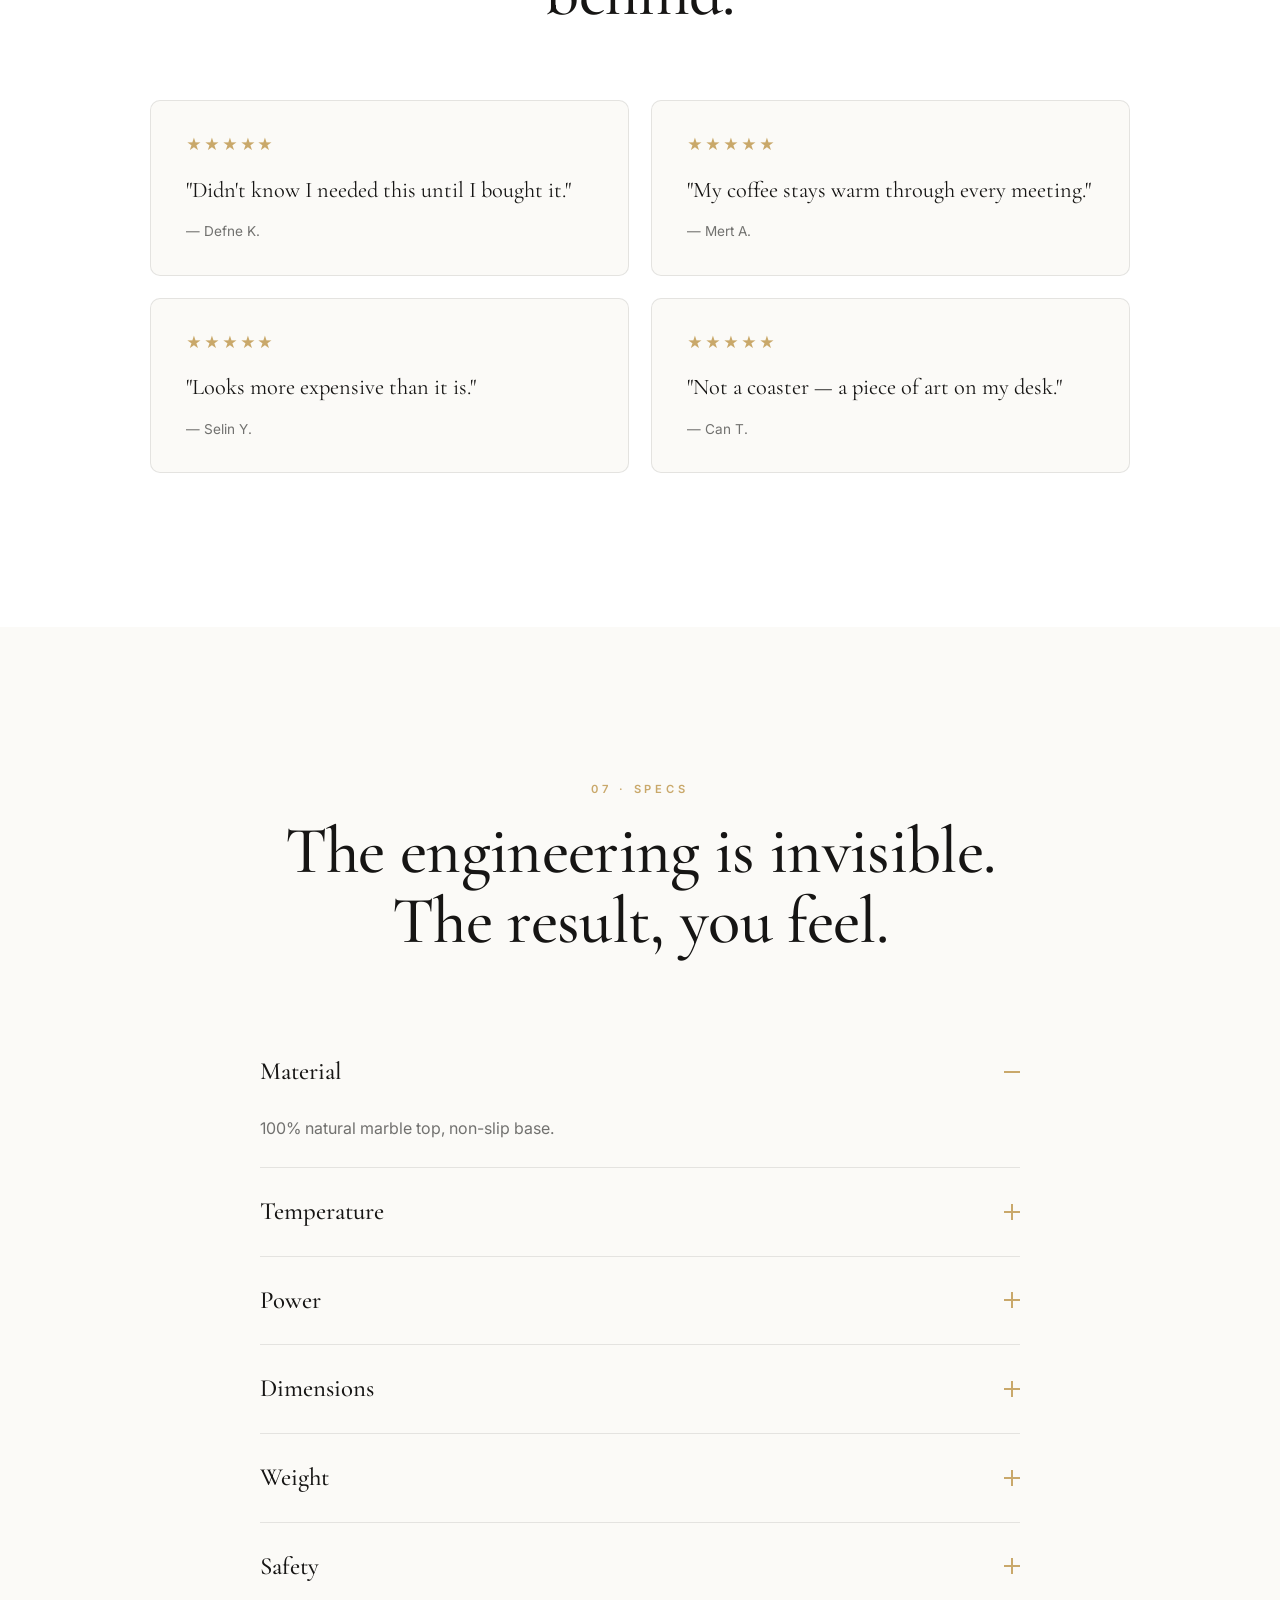
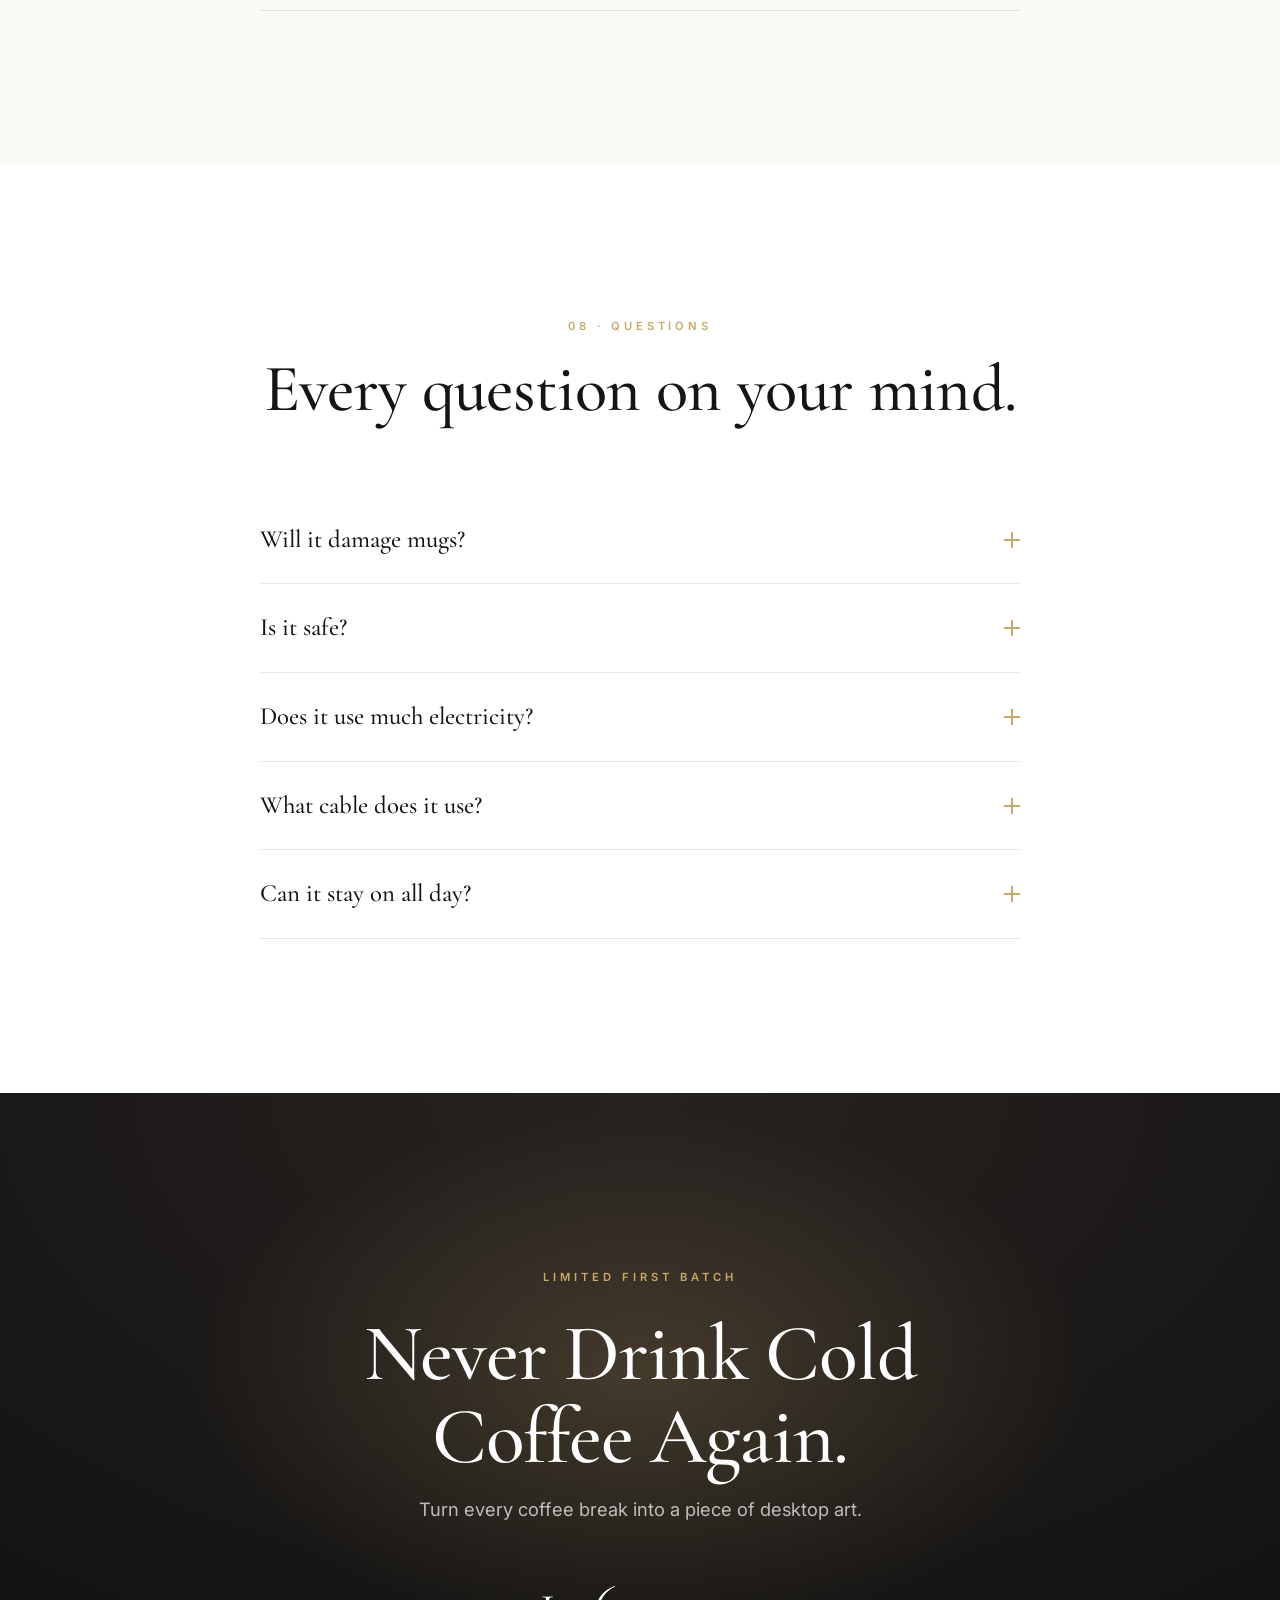
==== commit d4f8c2d4: "Launch-readiness pass: mobile menu, reviews, cookie consent, OG, a11y - Mobile hamburger menu (full-" ====
--- a/index.html
+++ b/index.html
@@ -11,7 +11,9 @@
   <meta property="og:description" content="El işçiliğiyle üretilmiş doğal mermer sıcak tutucu. USB-C gücüyle ideal sıcaklıkta korur." />
   <meta property="og:type" content="website" />
   <meta property="og:url" content="https://erevdeco.com" />
+  <meta property="og:image" content="https://erevdeco.com/assets/og.png" />
   <meta name="twitter:card" content="summary_large_image" />
+  <meta name="twitter:image" content="https://erevdeco.com/assets/og.png" />
 
   <link rel="preconnect" href="https://fonts.googleapis.com" />
   <link rel="preconnect" href="https://fonts.gstatic.com" crossorigin />
@@ -86,6 +88,7 @@
       </button>
       <button class="nav__cartbtn" data-cart-toggle aria-label="Cart"><span class="nav__carticon"></span><span class="nav__cartbadge" data-cart-count>0</span></button>
       <a href="urun.html" class="btn btn--ghost nav__cta" data-i18n="nav.cta">Satın Al</a>
+      <button class="nav__burger" aria-label="Menu"><span></span><span></span></button>
     </div>
   </header>
 
--- a/css/style.css
+++ b/css/style.css
@@ -612,3 +612,43 @@
   .formgrid{grid-template-columns:1fr}
   .pdp__bundles{grid-template-columns:1fr}
 }
+
+/* skip link */
+.skip{position:fixed;top:-60px;left:16px;z-index:600;background:var(--char);color:#fff;padding:.7em 1.2em;border-radius:8px;font-size:.85rem;transition:top .3s var(--ease)}
+.skip:focus{top:16px;outline:2px solid var(--gold);outline-offset:2px}
+
+/* hamburger */
+.nav__burger{display:none;flex-direction:column;gap:5px;background:none;border:none;cursor:pointer;padding:6px}
+.nav__burger span{width:22px;height:1.6px;background:var(--char);transition:transform .4s var(--ease),opacity .3s}
+.nav__burger.is-open span:first-child{transform:translateY(3.3px) rotate(45deg)}
+.nav__burger.is-open span:last-child{transform:translateY(-3.3px) rotate(-45deg)}
+@media (max-width:980px){.nav__burger{display:flex}.nav__cta{display:none}}
+
+/* mobile menu overlay */
+.navmenu{position:fixed;inset:0;z-index:95;background:var(--paper);opacity:0;visibility:hidden;transition:opacity .5s var(--ease),visibility .5s var(--ease);display:flex;align-items:center;justify-content:center}
+.navmenu.is-open{opacity:1;visibility:visible}
+.navmenu__inner{display:flex;flex-direction:column;gap:1.4rem;text-align:center}
+.navmenu__inner a{font-family:var(--serif);font-size:2rem;color:var(--char);transition:color .3s}
+.navmenu__inner a:hover{color:var(--gold)}
+
+/* cookie bar */
+.cookiebar{position:fixed;left:16px;right:16px;bottom:16px;z-index:310;max-width:640px;margin:0 auto;background:var(--char);color:#fff;border-radius:14px;padding:1rem 1.2rem;display:flex;align-items:center;gap:1rem;justify-content:space-between;flex-wrap:wrap;box-shadow:0 20px 50px -16px rgba(22,21,20,.5);transform:translateY(140%);transition:transform .6s var(--ease)}
+.cookiebar.is-in{transform:none}
+.cookiebar span{font-size:.86rem;color:rgba(255,255,255,.8);flex:1;min-width:200px}
+.cookiebar__btn{background:#fff;color:var(--char);padding:.7em 1.4em;font-size:.85rem}
+.cookiebar__btn:hover{background:var(--gold);color:#fff}
+
+/* reviews module */
+.reviews__summary{max-width:980px;margin:0 auto clamp(2.5rem,5vw,4rem);display:grid;grid-template-columns:auto 1fr auto;gap:clamp(1.5rem,5vw,4rem);align-items:center;padding:2rem clamp(1rem,3vw,2.5rem);border:1px solid var(--line);border-radius:16px;background:var(--paper)}
+.reviews__score,.reviews__rec{text-align:center;display:flex;flex-direction:column;gap:.4rem;align-items:center}
+.reviews__big{font-family:var(--serif);font-size:clamp(2.6rem,6vw,3.6rem);line-height:1;color:var(--char)}
+.reviews__based{font-size:.8rem;color:var(--ink-60)}
+.reviews__rec span:last-child{font-size:.82rem;color:var(--ink-60);max-width:160px}
+.reviews__bars{display:flex;flex-direction:column;gap:.5rem}
+.rbar{display:flex;align-items:center;gap:.8rem;font-size:.78rem;color:var(--ink-60)}
+.rbar span{width:24px}
+.rbar i{flex:1;height:6px;background:var(--neutral);border-radius:3px;overflow:hidden}
+.rbar b{display:block;height:100%;background:var(--gold);border-radius:3px}
+.rbar em{width:34px;text-align:right;font-style:normal}
+.reviews__grid{margin-top:0}
+@media (max-width:760px){.reviews__summary{grid-template-columns:1fr;text-align:center}.reviews__rec span:last-child{max-width:none}}
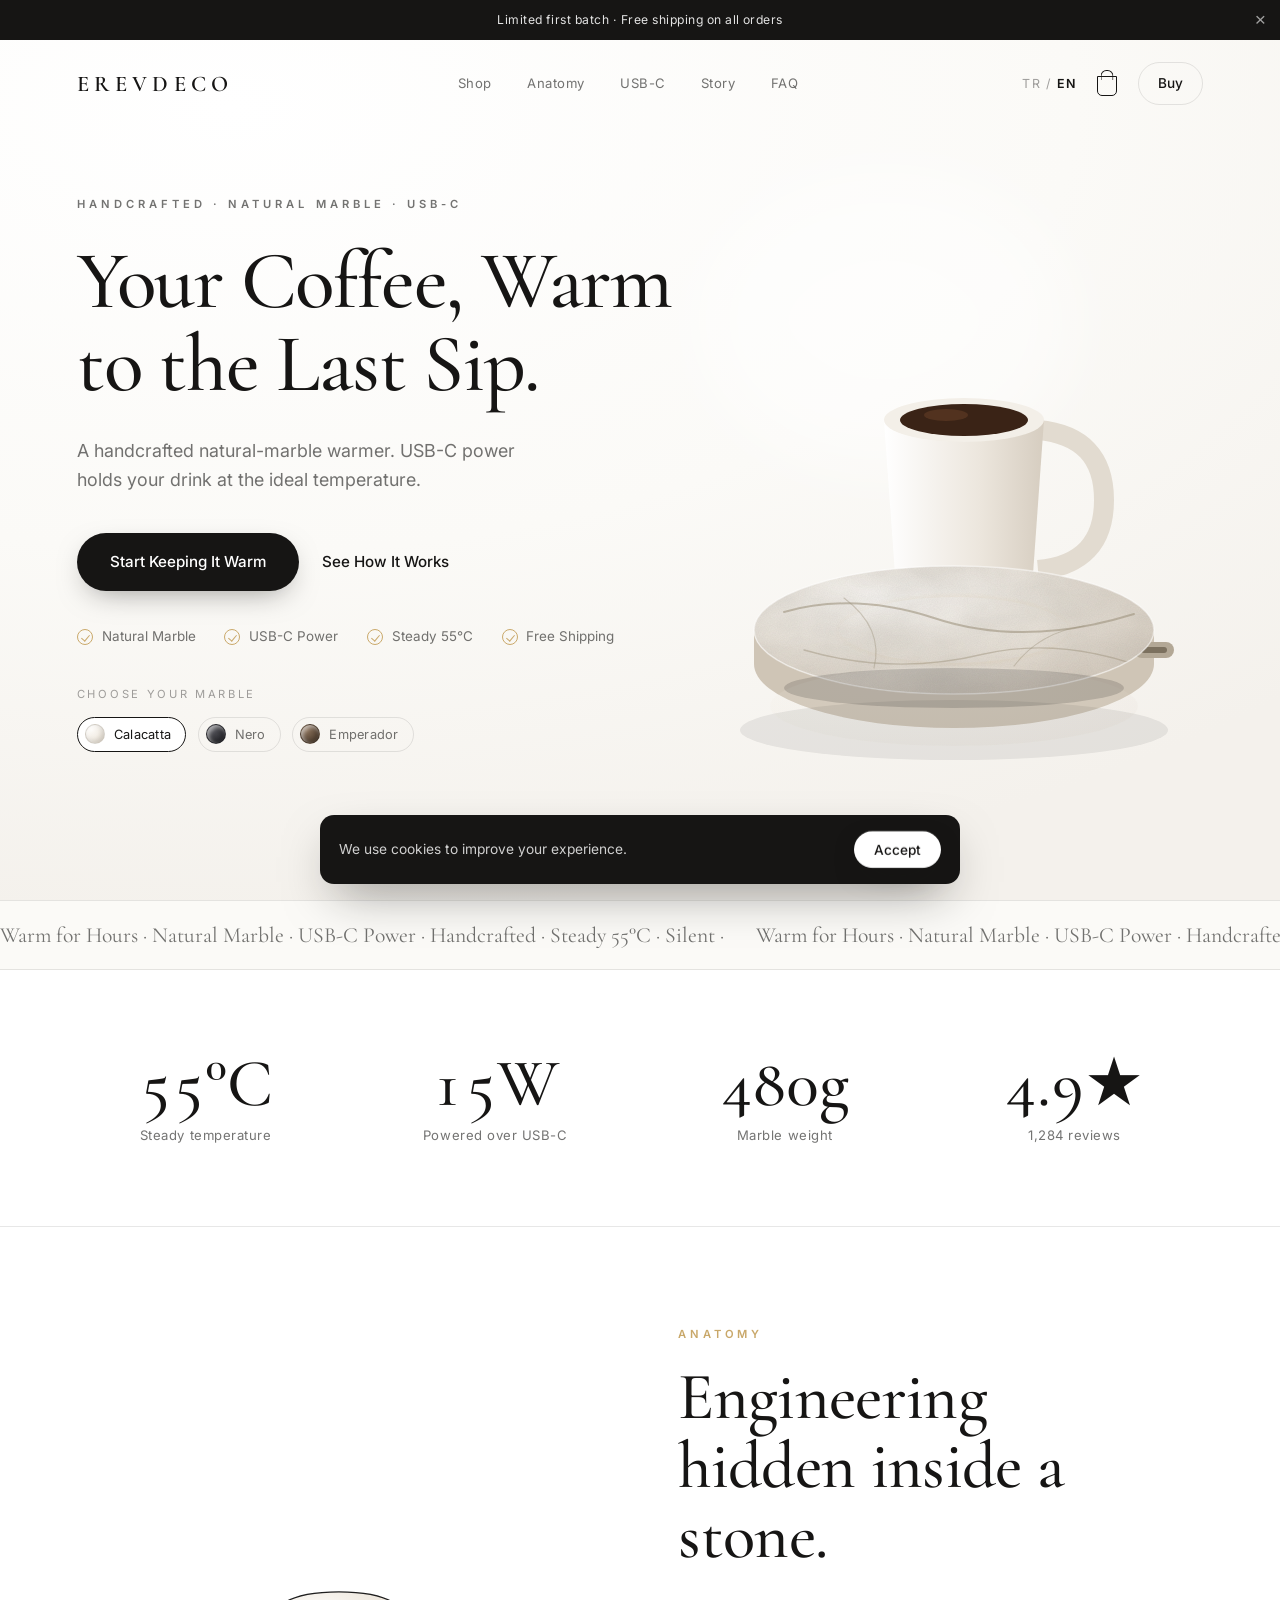
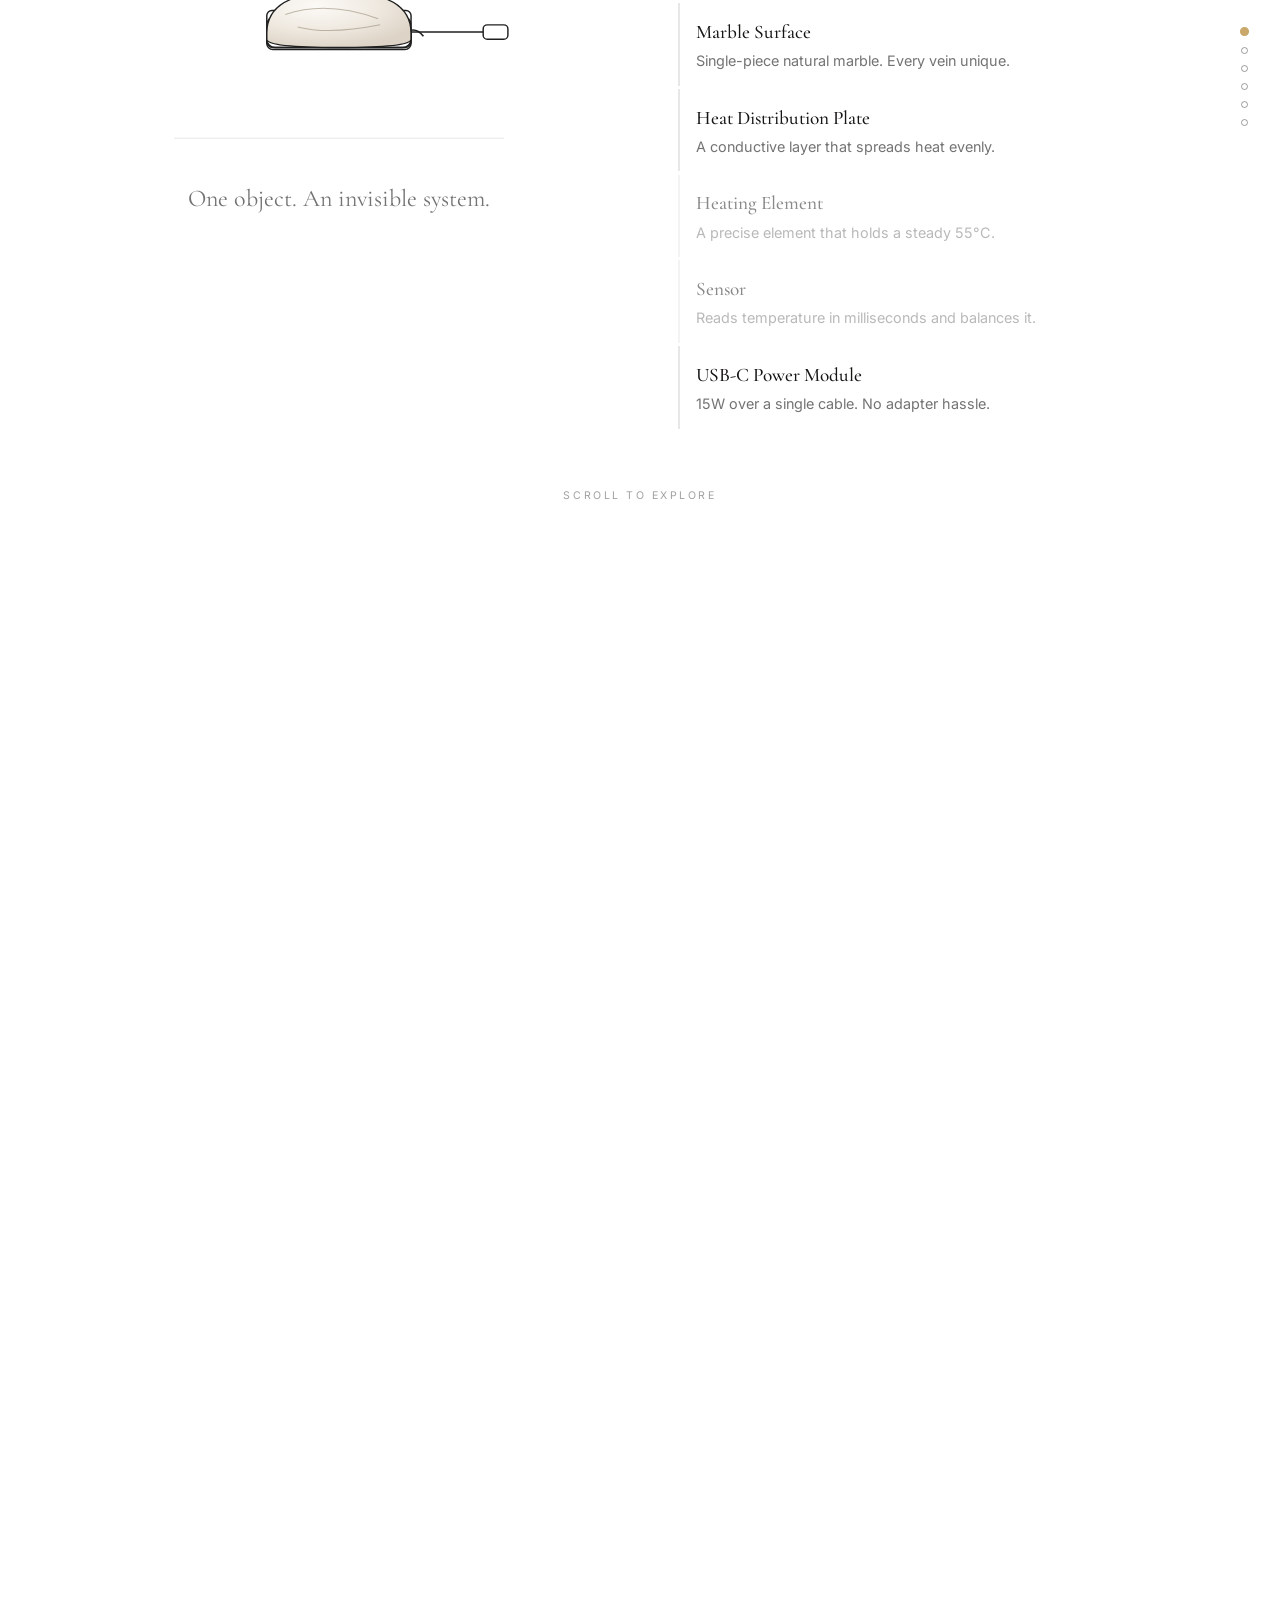
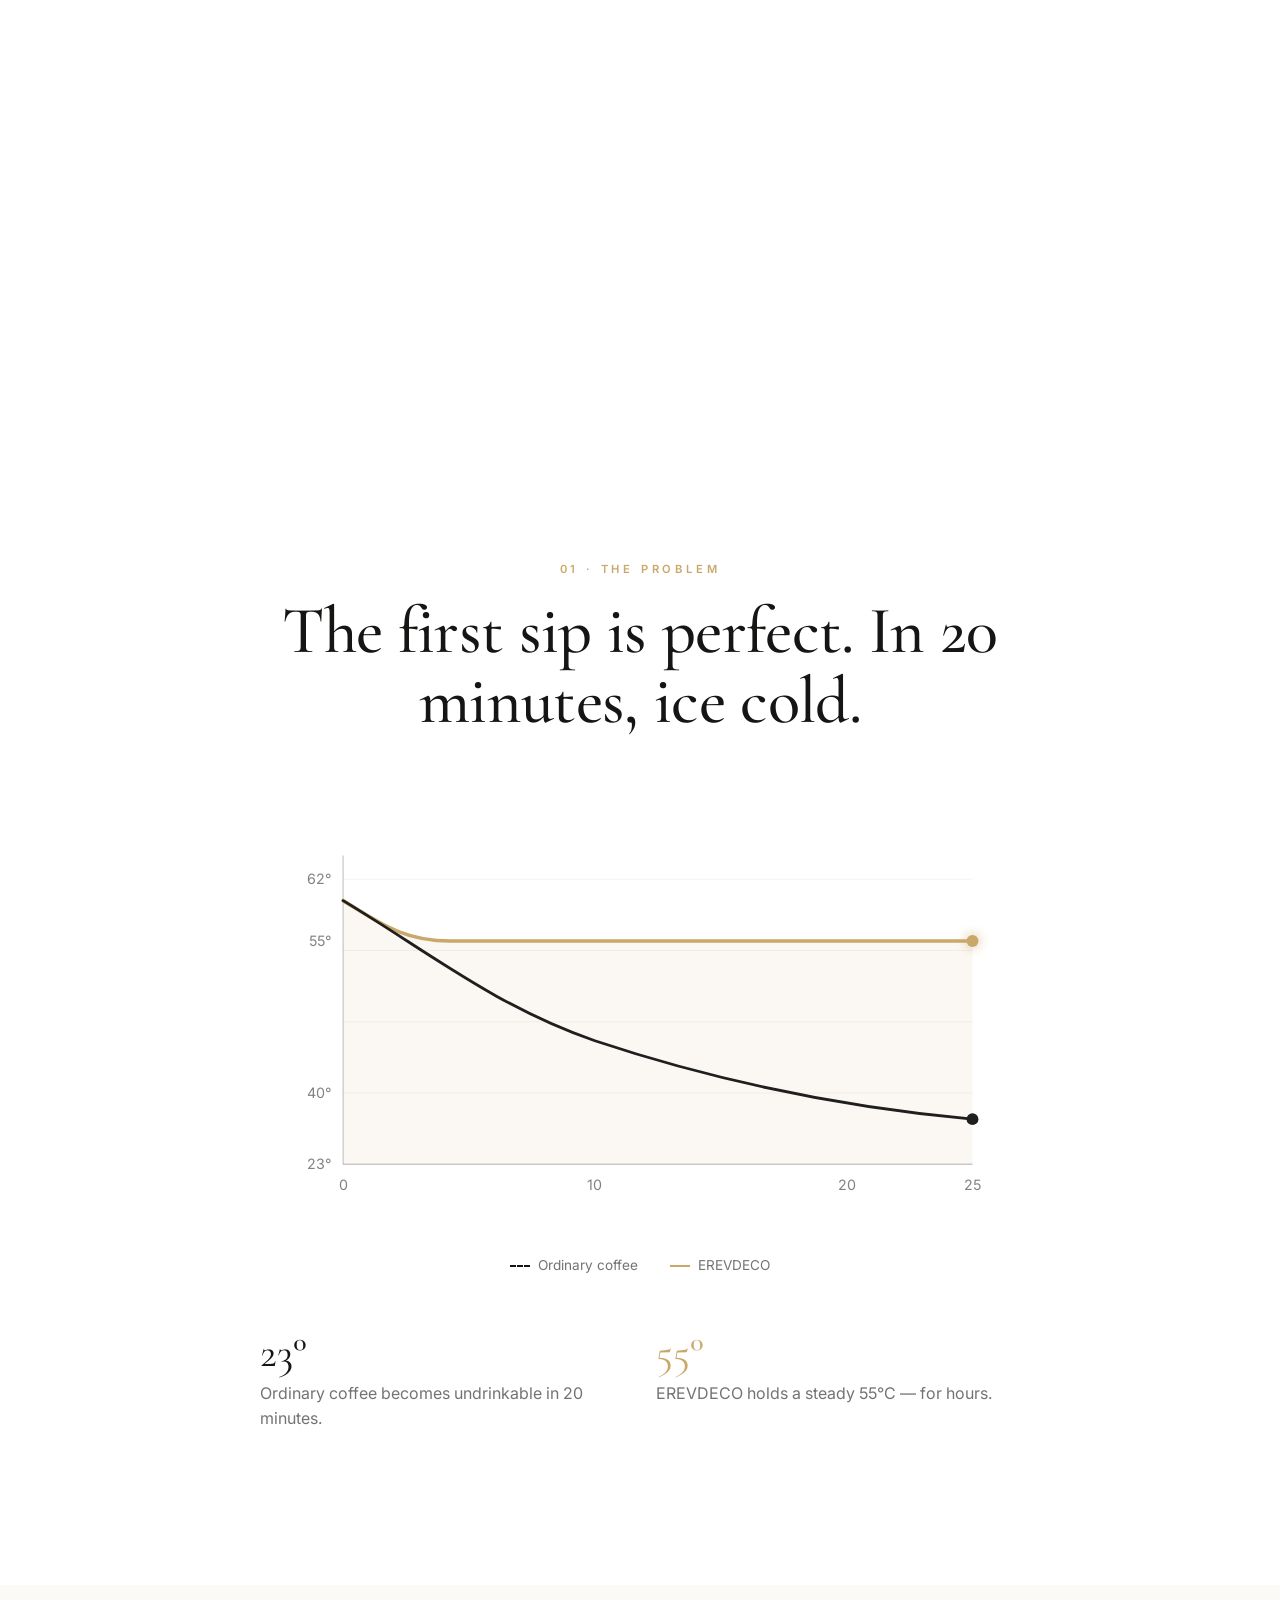
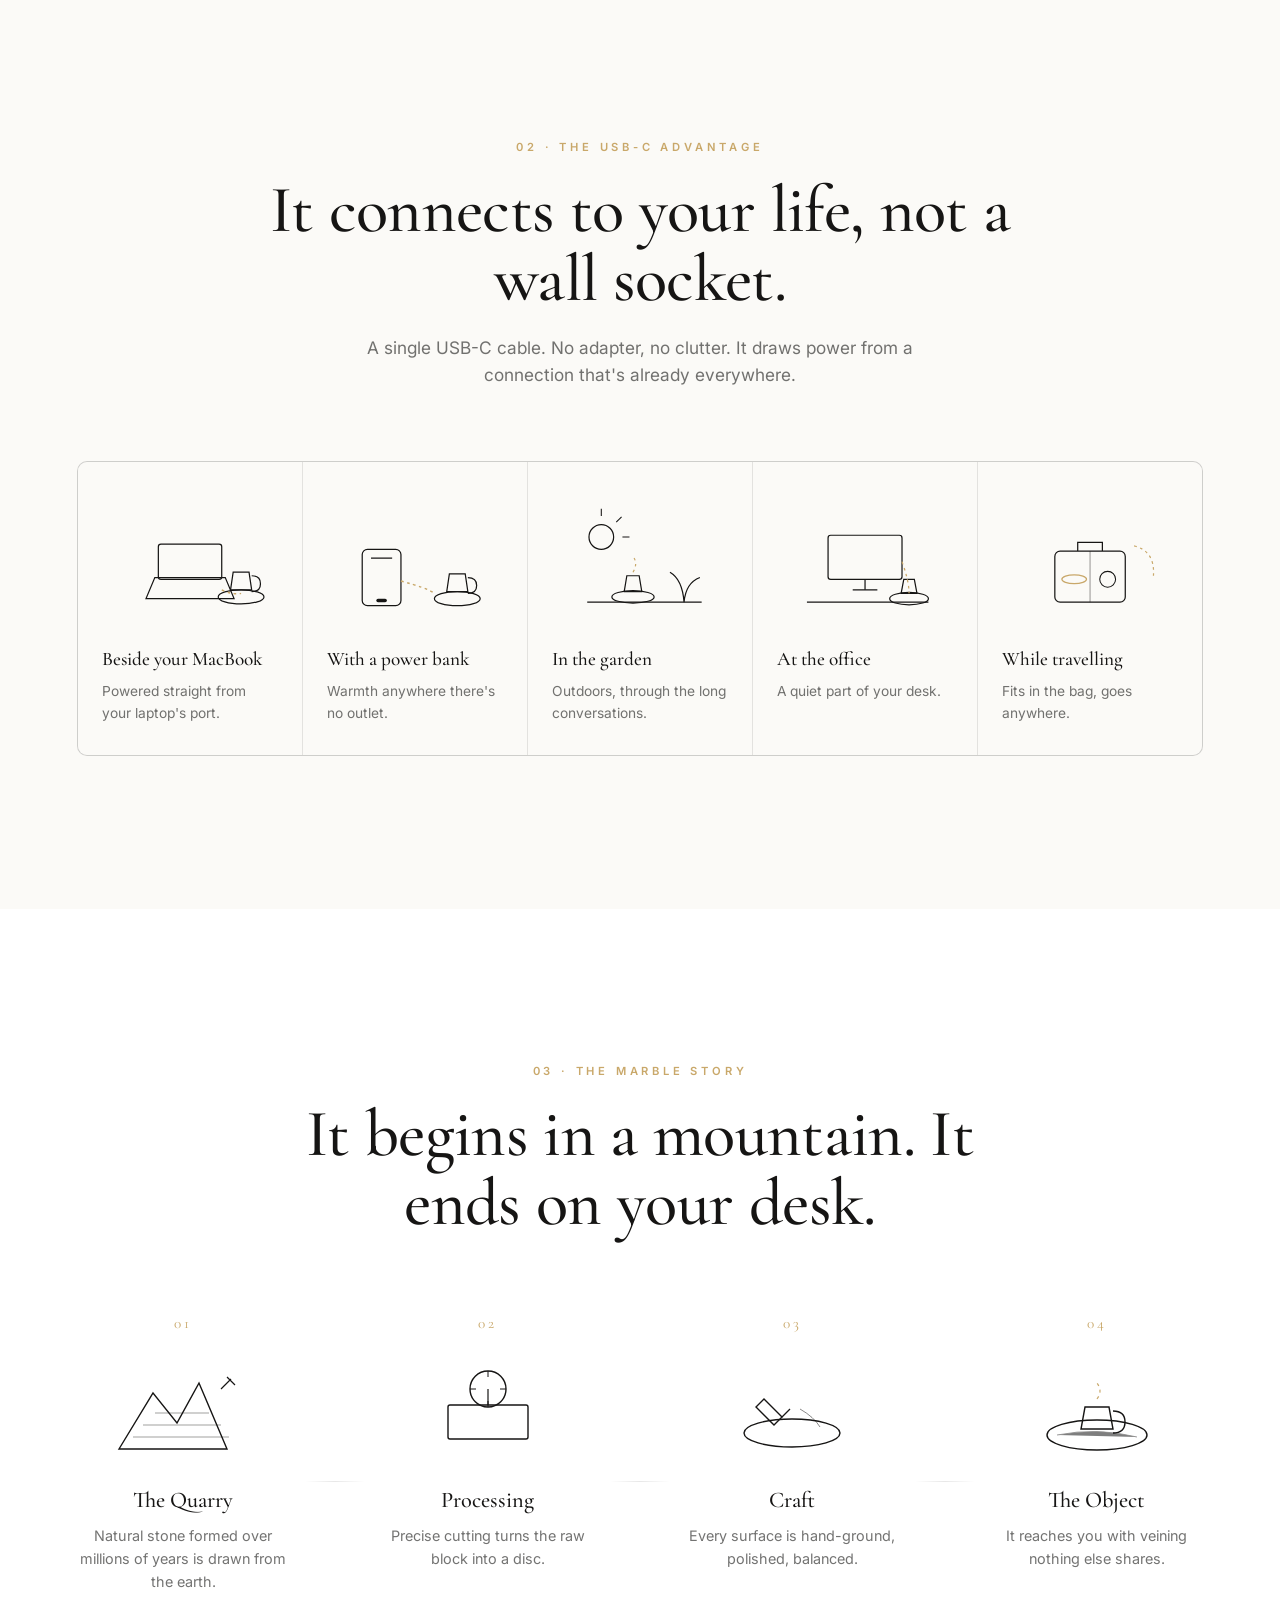
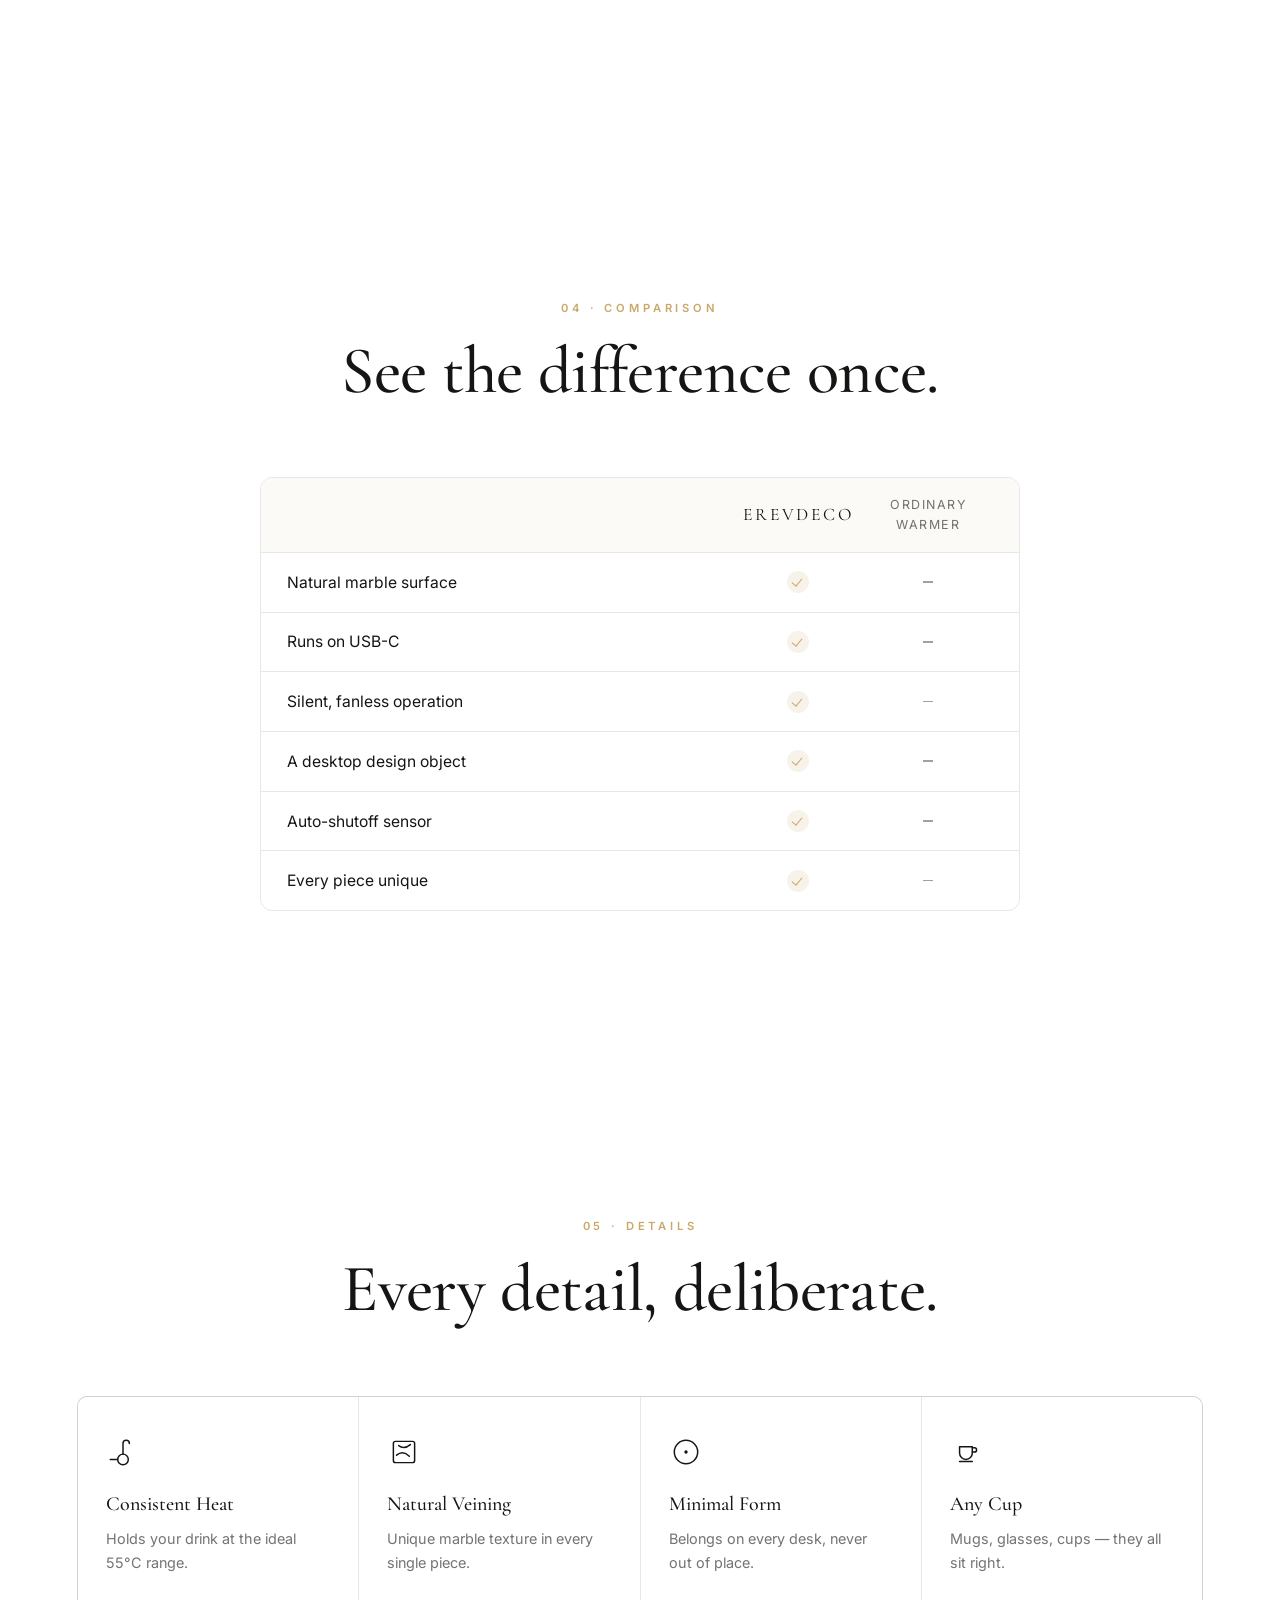
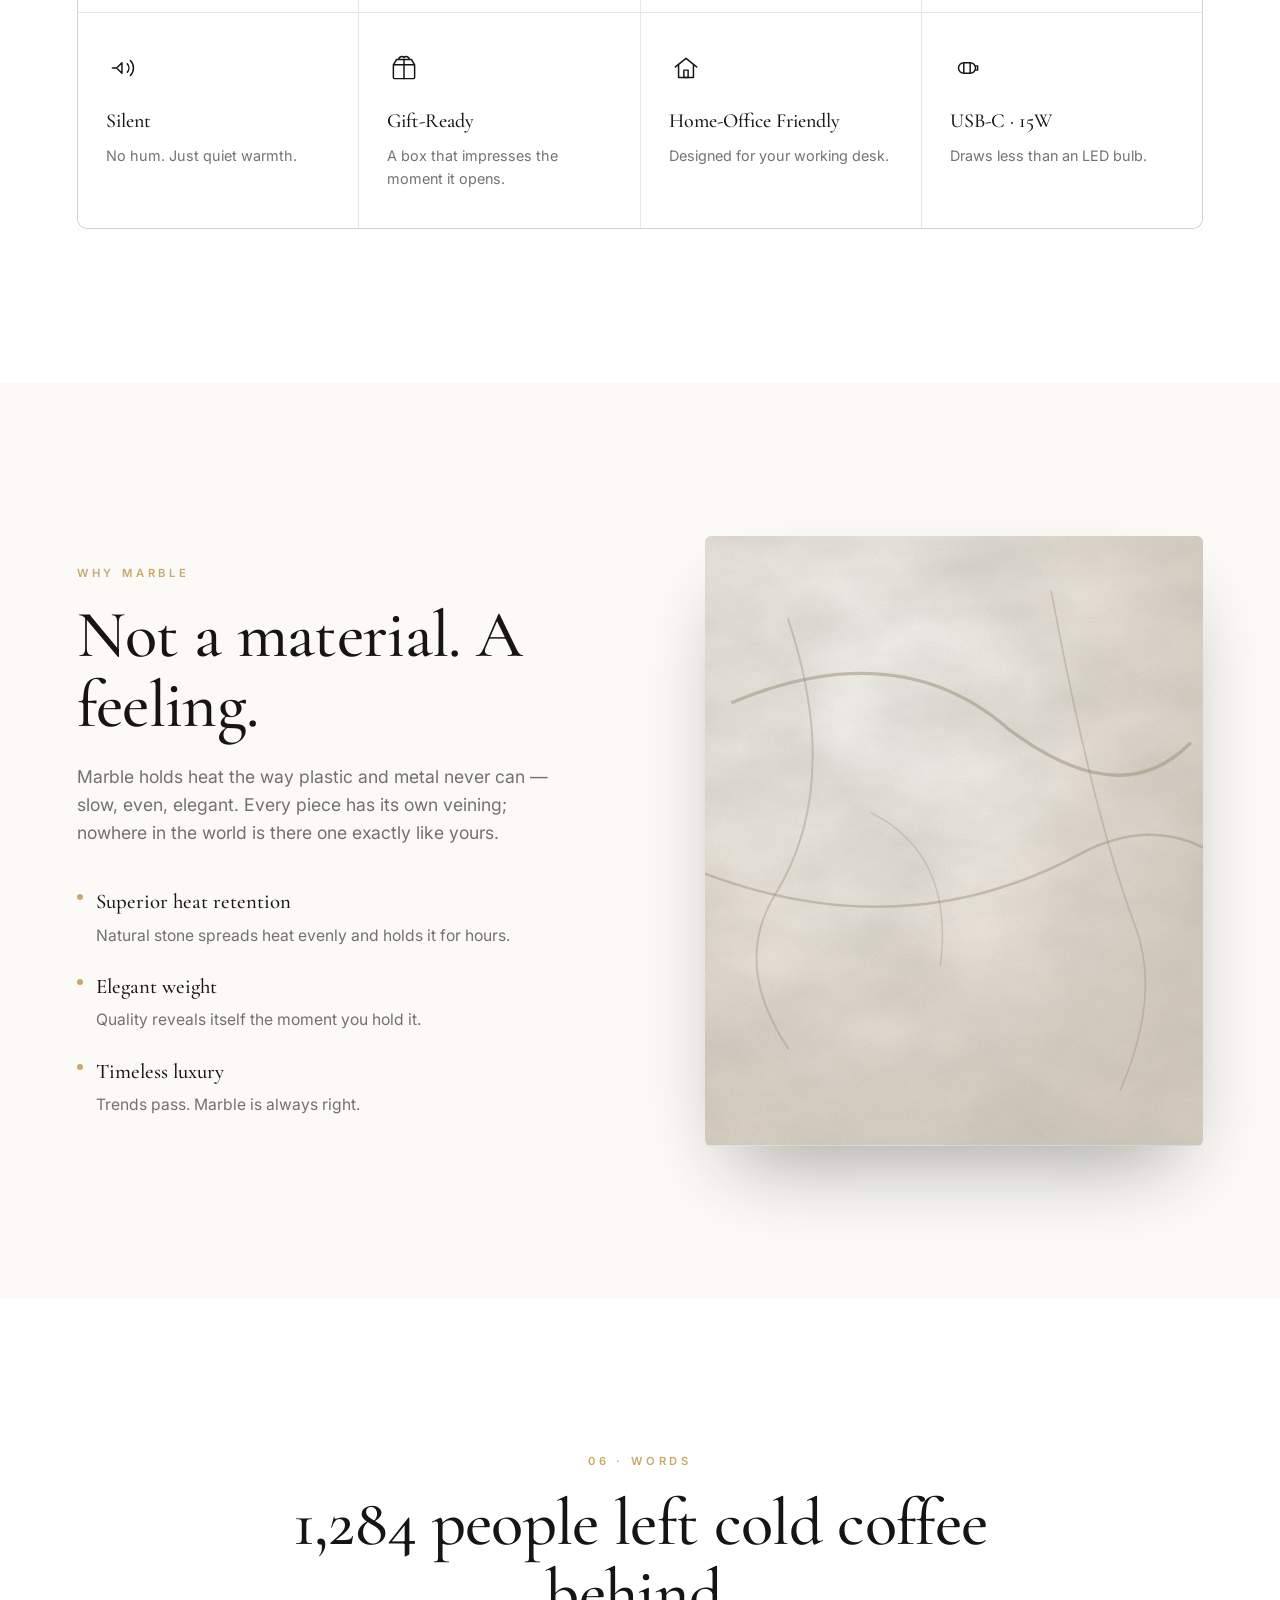
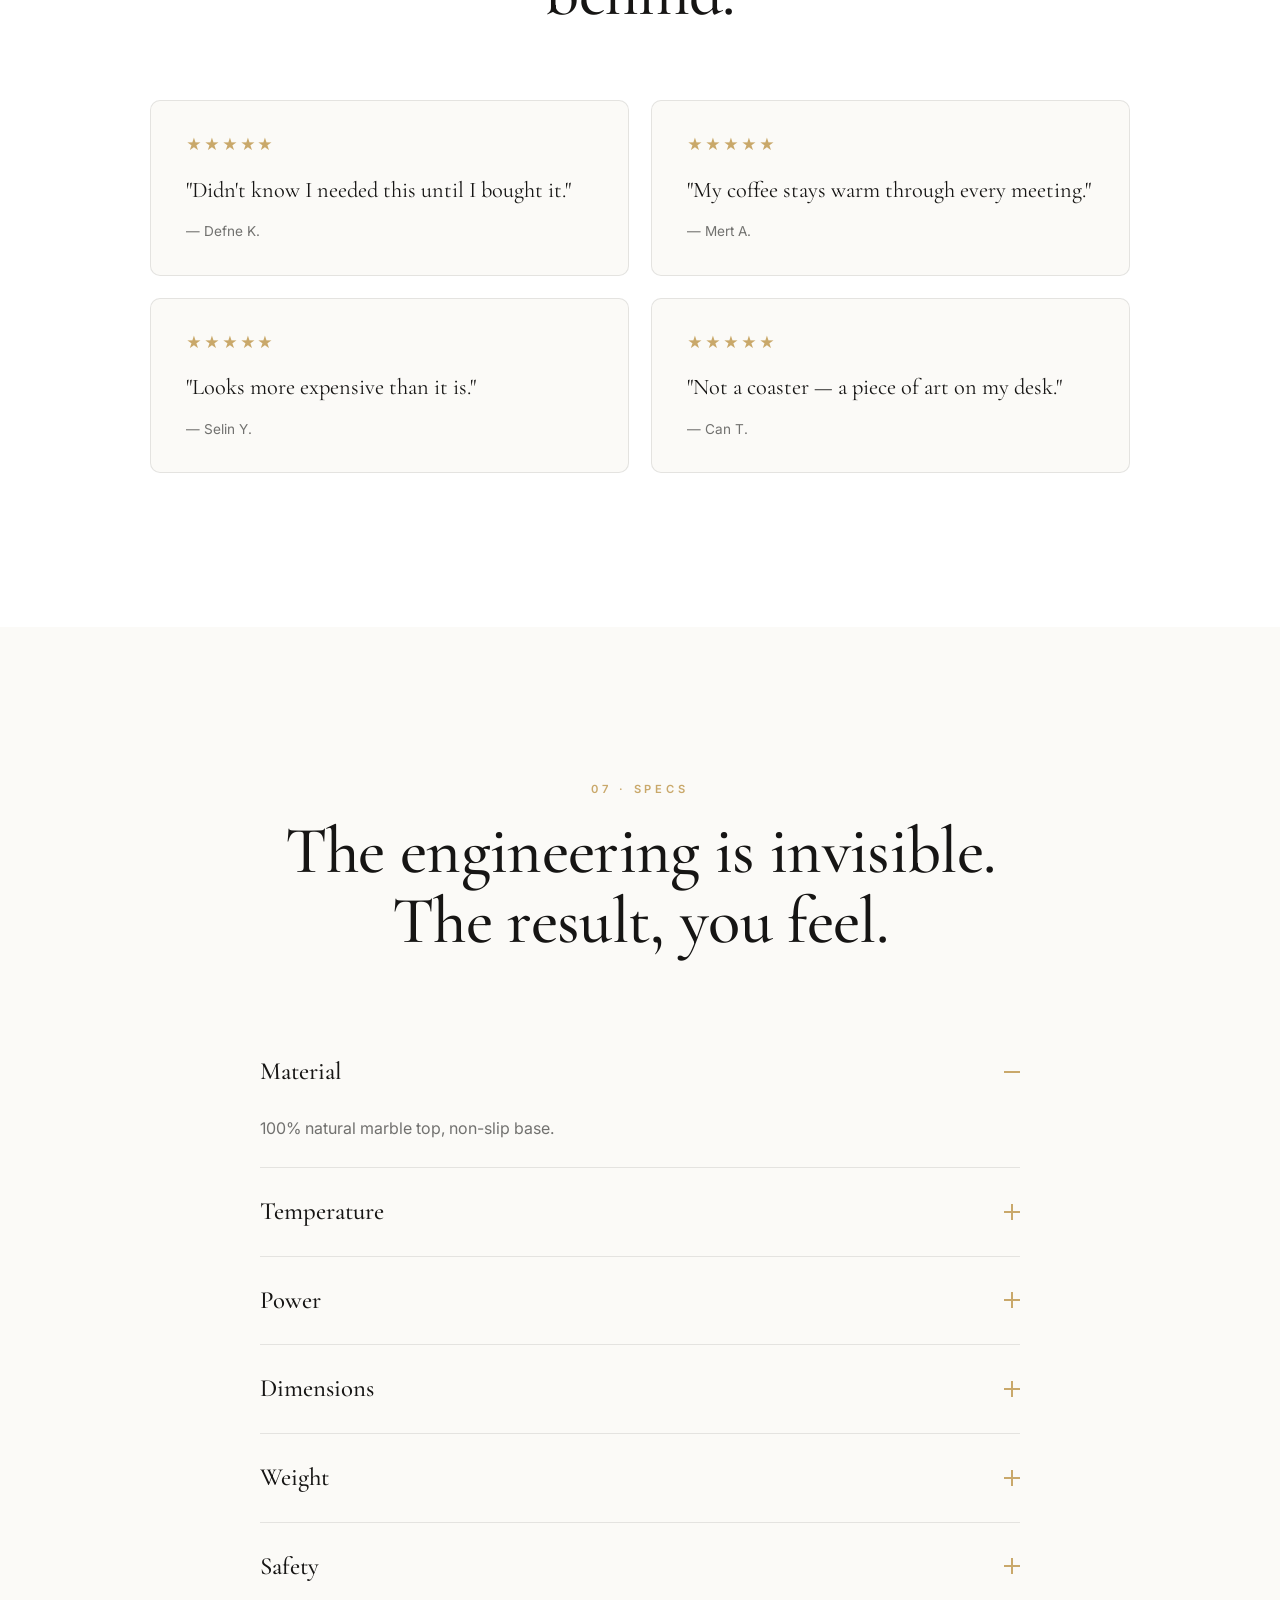
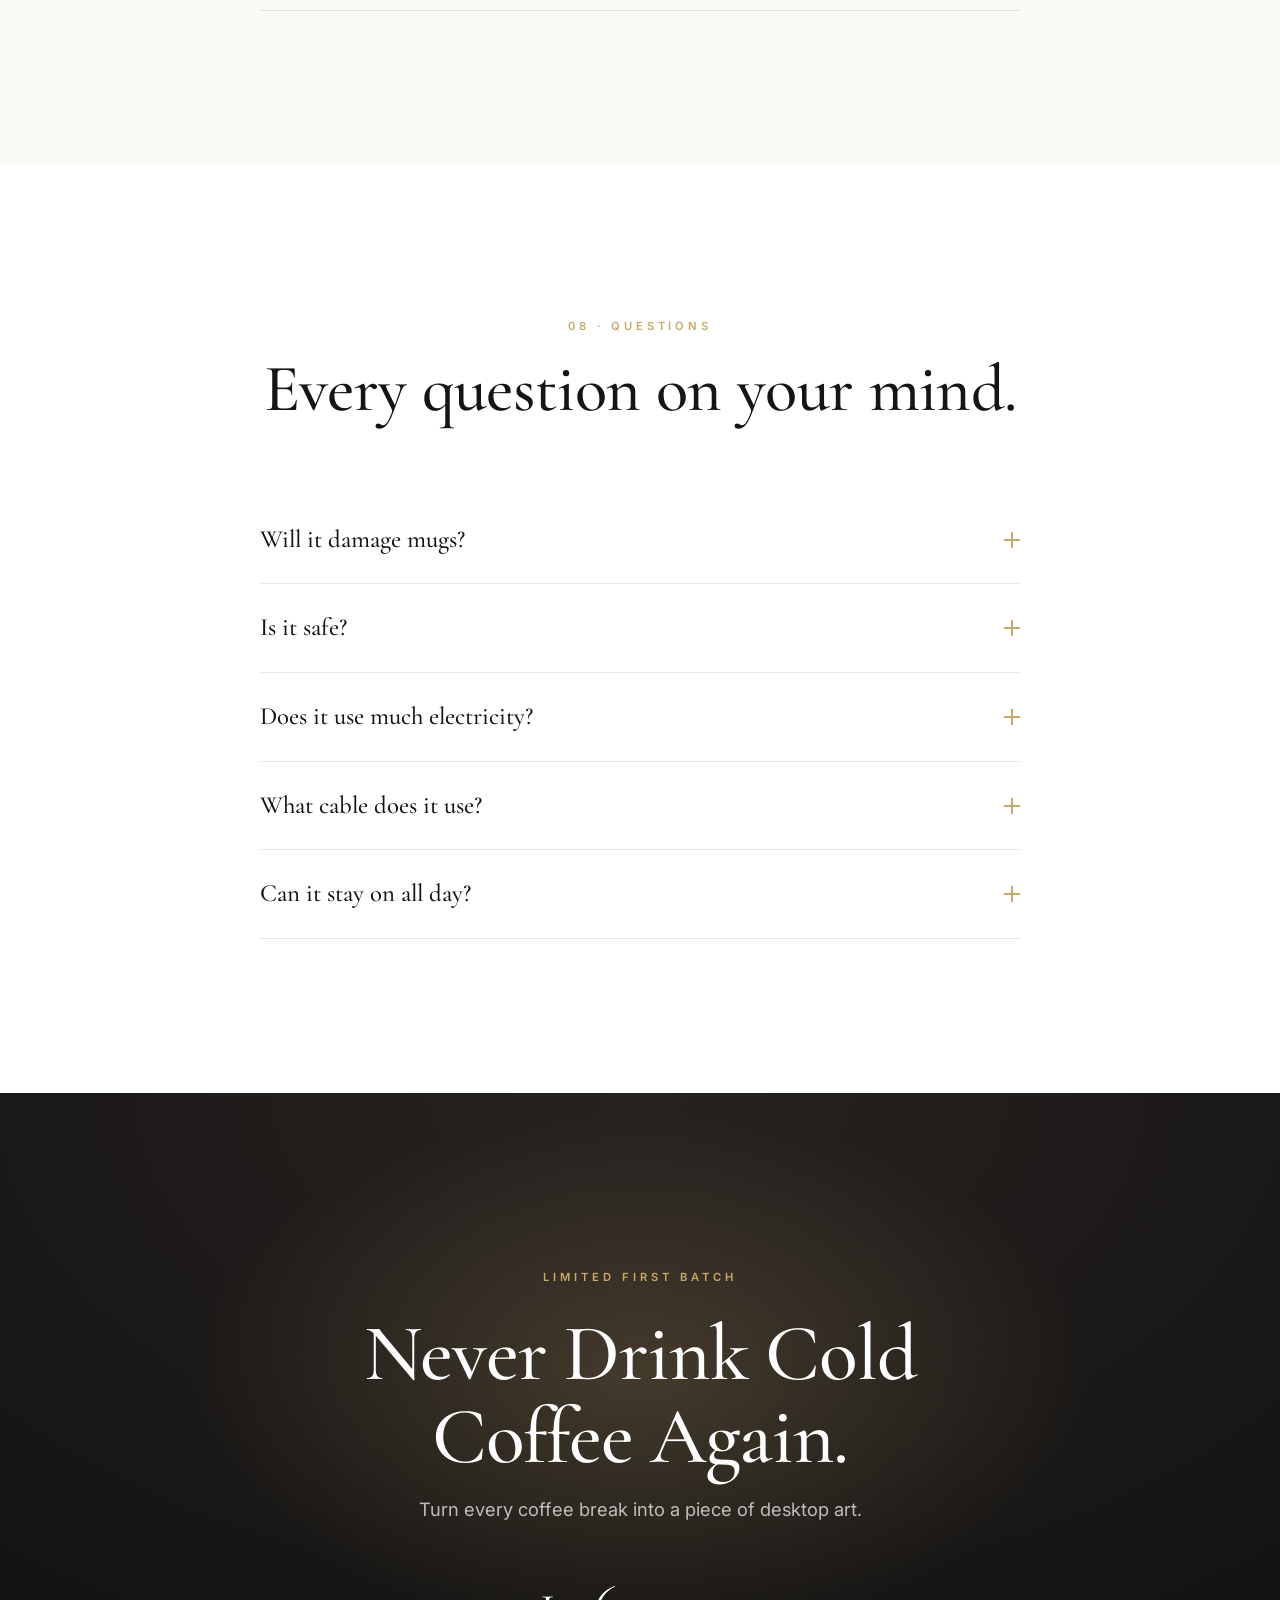
==== commit cc806c20: "Accessibility: focus traps, aria-expanded, focus return, og:locale - Shared focus-trap utility (wind" ====
--- a/index.html
+++ b/index.html
@@ -12,6 +12,9 @@
   <meta property="og:type" content="website" />
   <meta property="og:url" content="https://erevdeco.com" />
   <meta property="og:image" content="https://erevdeco.com/assets/og.png" />
+  <meta property="og:locale" content="tr_TR" />
+  <meta property="og:locale:alternate" content="en_US" />
+  <meta property="og:site_name" content="EREVDECO" />
   <meta name="twitter:card" content="summary_large_image" />
   <meta name="twitter:image" content="https://erevdeco.com/assets/og.png" />
 
--- a/css/style.css
+++ b/css/style.css
@@ -25,6 +25,7 @@
 }
 
 *{box-sizing:border-box;margin:0;padding:0}
+[hidden]{display:none!important}
 html{scroll-behavior:smooth;-webkit-text-size-adjust:100%}
 body{
   font-family:var(--sans);color:var(--char);background:var(--white);
@@ -66,8 +67,14 @@
 @media (pointer:fine){.cursor-light.is-on{opacity:1}}
 
 /* ---- nav ---- */
-.nav{position:fixed;top:0;left:0;right:0;z-index:100;display:flex;align-items:center;justify-content:space-between;
-  padding:1.4rem var(--pad);transition:background .5s var(--ease),padding .5s var(--ease),box-shadow .5s var(--ease)}
+.nav{position:fixed;top:var(--announce-h,0);left:0;right:0;z-index:100;display:flex;align-items:center;justify-content:space-between;
+  padding:1.4rem var(--pad);transition:background .5s var(--ease),padding .5s var(--ease),box-shadow .5s var(--ease),top .4s var(--ease)}
+.announce{position:fixed;top:0;left:0;right:0;z-index:101;height:40px;background:var(--char);color:#fff;display:flex;align-items:center;justify-content:center;gap:1rem;font-size:.76rem;letter-spacing:.04em;padding:0 calc(var(--pad) + 20px);transition:transform .4s var(--ease)}
+.announce span{color:rgba(255,255,255,.88);white-space:nowrap;overflow:hidden;text-overflow:ellipsis}
+.announce__x{position:absolute;right:14px;top:50%;transform:translateY(-50%);background:none;border:none;color:rgba(255,255,255,.6);font-size:1.2rem;cursor:pointer;line-height:1}
+.announce__x:hover{color:#fff}
+.announce.is-hidden{transform:translateY(-100%)}
+@media (max-width:560px){.announce{font-size:.68rem;height:36px;padding:0 36px}}
 .nav.is-scrolled{background:rgba(251,250,247,.82);backdrop-filter:saturate(160%) blur(18px);-webkit-backdrop-filter:saturate(160%) blur(18px);padding:.9rem var(--pad);box-shadow:0 1px 0 var(--line)}
 .nav__brand{font-family:var(--serif);font-size:1.4rem;font-weight:600;letter-spacing:.24em}
 .nav__links{display:flex;gap:2.2rem}
@@ -510,8 +517,19 @@
 
 /* =================== PRODUCT PAGE =================== */
 .pdp{max-width:var(--maxw);margin:0 auto;padding:calc(7rem + 1vw) var(--pad) clamp(4rem,8vw,7rem);display:grid;grid-template-columns:1.05fr .95fr;gap:clamp(2rem,5vw,5rem);align-items:start}
-.pdp__gallery{position:sticky;top:96px;background:radial-gradient(120% 100% at 30% 20%,var(--white),var(--marble));border:1px solid var(--line);border-radius:16px;padding:1.5rem;display:flex;align-items:center;justify-content:center;min-height:420px}
+.pdp__gallerywrap{position:sticky;top:calc(var(--announce-h,0px) + 84px)}
+.pdp__gallery{background:radial-gradient(120% 100% at 30% 20%,var(--white),var(--marble));border:1px solid var(--line);border-radius:16px;padding:1.5rem;display:flex;align-items:center;justify-content:center;min-height:420px}
+.pview{display:none;width:100%;align-items:center;justify-content:center}
+.pview.is-active{display:flex}
 .pdp__gallery .product{width:100%;max-width:460px}
+.pdp__gallery .xsec{width:78%;max-width:320px;overflow:visible}
+.pdp__gallery .lifestyle{width:100%;max-width:440px;color:var(--char)}
+.pthumbs{display:flex;gap:.6rem;margin-top:.8rem}
+.pthumb{flex:1;border:1px solid var(--line);background:var(--paper);border-radius:10px;padding:.7rem;cursor:pointer;font-family:var(--sans);font-size:.78rem;letter-spacing:.06em;text-transform:uppercase;color:var(--ink-60);transition:border-color .3s,color .3s,background .3s}
+.pthumb:hover{border-color:var(--gold)}
+.pthumb.is-active{border-color:var(--char);color:var(--char);background:var(--white)}
+.pdp__stock{display:inline-flex;align-items:center;gap:.5rem;font-size:.82rem;color:var(--ink-60);margin:-.6rem 0 1.4rem}
+.pdp__stock .dot{width:8px;height:8px;border-radius:50%;background:var(--gold);animation:blink 1.8s ease-out infinite}
 .pdp__eyebrow{font-size:.7rem;letter-spacing:.3em;color:var(--ink-60);font-weight:600;text-transform:uppercase}
 .pdp__title{font-family:var(--serif);font-weight:500;font-size:clamp(2.2rem,4.6vw,3.4rem);line-height:1.05;margin:.8rem 0 .4rem}
 .pdp__rate{display:flex;align-items:center;gap:.6rem;font-size:.85rem;color:var(--ink-60);margin-bottom:1.4rem}
@@ -652,3 +670,23 @@
 .rbar em{width:34px;text-align:right;font-style:normal}
 .reviews__grid{margin-top:0}
 @media (max-width:760px){.reviews__summary{grid-template-columns:1fr;text-align:center}.reviews__rec span:last-child{max-width:none}}
+
+/* gift option */
+.giftcheck{display:flex;align-items:center;gap:.7rem;cursor:pointer;font-size:.95rem;color:var(--char)}
+.giftcheck input{width:18px;height:18px;accent-color:var(--gold)}
+.giftbox{margin-top:1rem}
+.giftbox textarea{width:100%;border:1px solid var(--line);border-radius:10px;padding:.9em 1.1em;font-family:var(--sans);font-size:.95rem;color:var(--char);resize:vertical;transition:border-color .3s}
+.giftbox textarea:focus{outline:none;border-color:var(--gold)}
+.summary__gift{font-size:.85rem;color:var(--gold);background:rgba(201,168,106,.1);border-radius:8px;padding:.6rem .9rem;margin-bottom:1.2rem}
+
+/* press strip */
+.press{max-width:var(--maxw);margin:0 auto;padding:clamp(2.5rem,5vw,4rem) var(--pad);text-align:center;border-block:1px solid var(--line)}
+.press__label{font-size:.68rem;letter-spacing:.3em;color:var(--ink-40);text-transform:uppercase;margin-bottom:1.4rem}
+.press__row{display:flex;flex-wrap:wrap;gap:clamp(1.5rem,5vw,3.5rem);justify-content:center;align-items:center}
+.press__row span{font-family:var(--serif);font-size:clamp(1rem,2vw,1.4rem);letter-spacing:.12em;color:var(--ink-40);transition:color .4s var(--ease)}
+.press__row span:hover{color:var(--char)}
+
+/* breadcrumb */
+.crumb{display:flex;gap:.5rem;align-items:center;font-size:.78rem;color:var(--ink-40);max-width:var(--maxw);margin:0 auto;padding:0 var(--pad)}
+.crumb a:hover{color:var(--gold)}
+.crumb b{color:var(--ink-60);font-weight:500}
